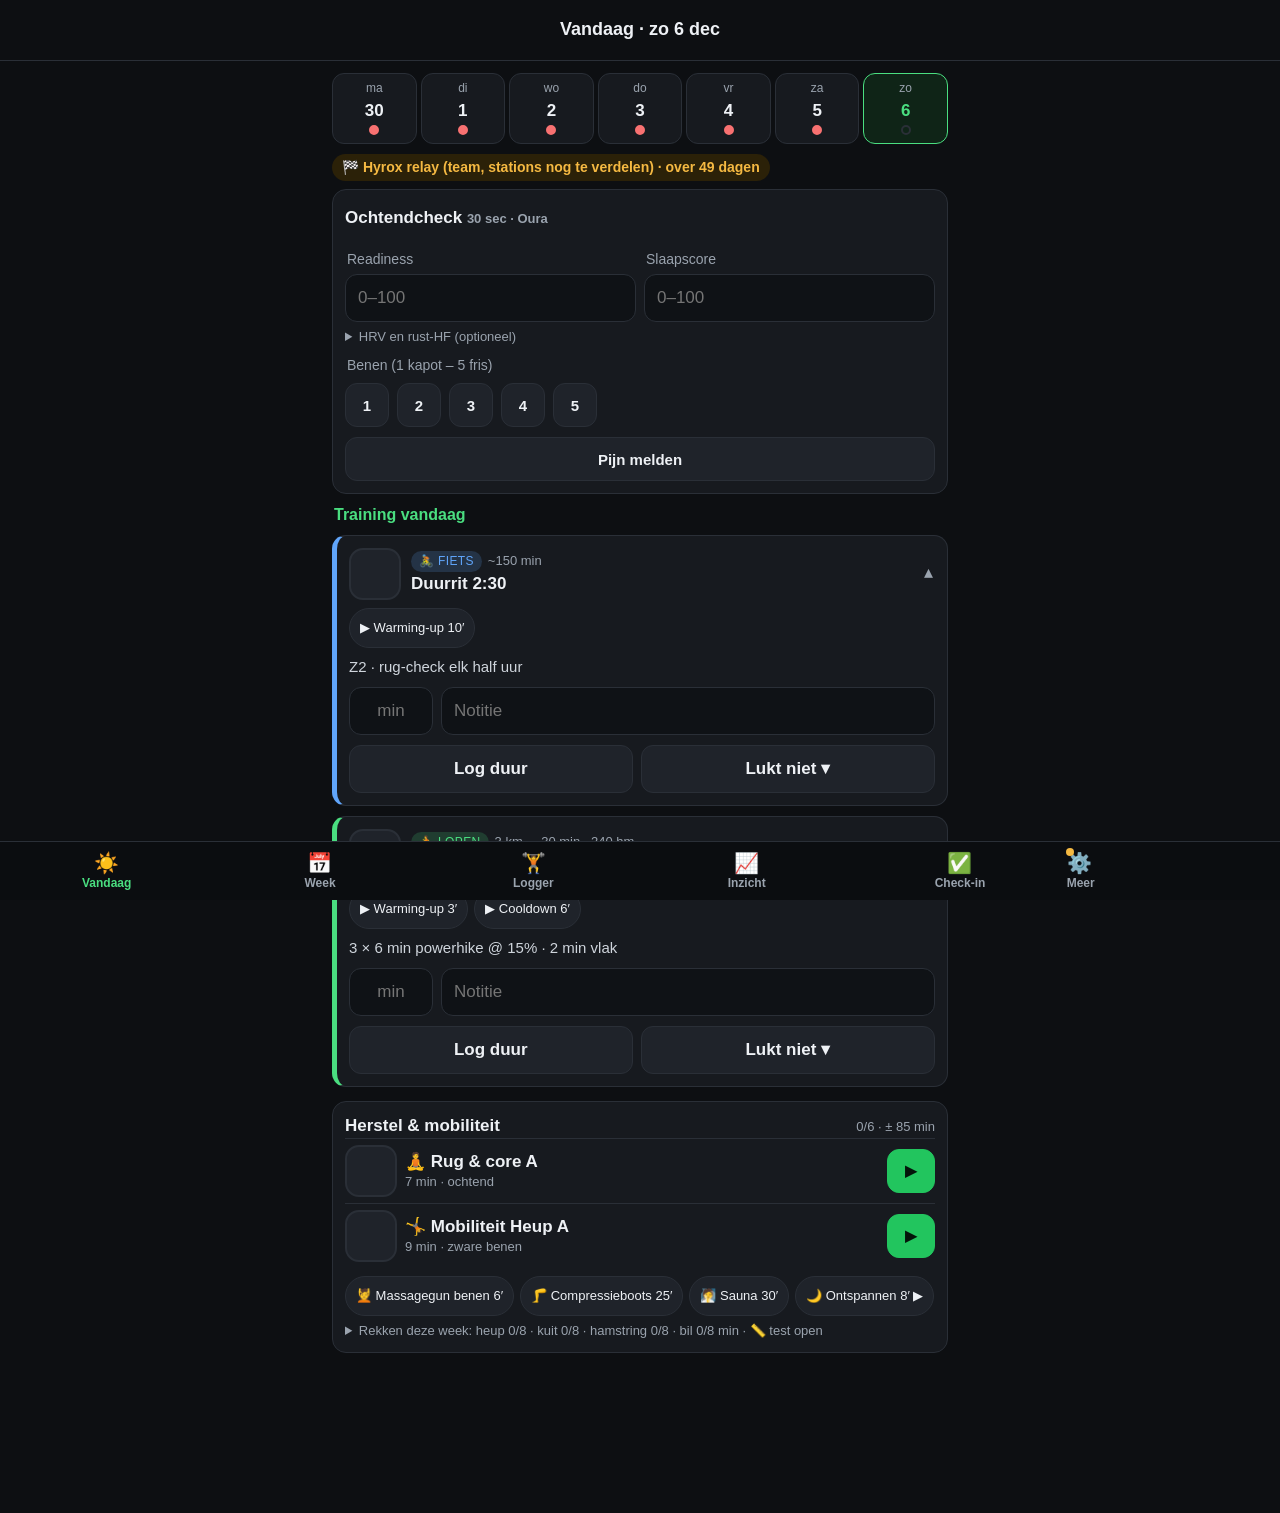
==== index.html @ 31b08634 "v3.3: kortere ochtendcheck, herstel als chips, back-upmelding als stip op Meer Co-Authored-By: Claud" ====
<!DOCTYPE html>
<html lang="nl">
<head>
<meta charset="utf-8">
<meta name="viewport" content="width=device-width, initial-scale=1, viewport-fit=cover">
<meta name="theme-color" content="#0d0f12">
<meta name="apple-mobile-web-app-capable" content="yes">
<meta name="mobile-web-app-capable" content="yes">
<meta name="apple-mobile-web-app-status-bar-style" content="black-translucent">
<meta name="apple-mobile-web-app-title" content="Coach">
<link rel="manifest" href="manifest.webmanifest">
<link rel="apple-touch-icon" href="apple-touch-icon.png">
<link rel="icon" type="image/png" href="icon-192.png">
<link rel="apple-touch-startup-image" media="(device-width: 393px) and (device-height: 852px) and (-webkit-device-pixel-ratio: 3)" href="splash-1179x2556.png">
<link rel="apple-touch-startup-image" media="(device-width: 430px) and (device-height: 932px) and (-webkit-device-pixel-ratio: 3)" href="splash-1290x2796.png">
<link rel="apple-touch-startup-image" media="(device-width: 390px) and (device-height: 844px) and (-webkit-device-pixel-ratio: 3)" href="splash-1170x2532.png">
<link rel="apple-touch-startup-image" media="(device-width: 375px) and (device-height: 812px) and (-webkit-device-pixel-ratio: 3)" href="splash-1125x2436.png">
<title>Coach</title>
<style>
:root{--bg:#0d0f12;--card:#171a1f;--card2:#1f232a;--line:#2a2f37;--tx:#eef1f5;--mut:#9aa3ae;--acc:#4ade80;--acc2:#22c55e;--warn:#f5b942;--bad:#f87171;--blue:#60a5fa;--str:#fc6a2c}
*{box-sizing:border-box;-webkit-tap-highlight-color:transparent}
html,body{margin:0;background:var(--bg);color:var(--tx);font:17px/1.4 -apple-system,BlinkMacSystemFont,"Segoe UI",Roboto,sans-serif}
body{padding:env(safe-area-inset-top) 0 calc(150px + env(safe-area-inset-bottom))}
#back{padding:0 10px;white-space:nowrap}
header{position:sticky;top:0;z-index:5;background:var(--bg);padding:8px 12px;border-bottom:1px solid var(--line)}
.hrow{display:flex;align-items:center;gap:8px}
.hrow h1{font-size:18px;margin:0;flex:1;text-align:center;min-width:0;overflow:hidden;text-overflow:ellipsis;white-space:nowrap}
main{padding:12px 12px 0;max-width:640px;margin:0 auto}
.card{background:var(--card);border:1px solid var(--line);border-radius:14px;padding:12px;margin-bottom:10px}
.day{margin-bottom:14px}
.day h2{font-size:16px;margin:4px 2px 8px;color:var(--mut);font-weight:600}
.day h2::first-letter{text-transform:uppercase}
.day.today h2{color:var(--acc)}
.sess.done{border-color:#1f5134;background:#132018}
.sess.skip{opacity:.55}
.st{display:flex;gap:10px;align-items:flex-start}
.st .tt{flex:1;min-width:0}
button.tt.tap{background:none;border:0;color:inherit;font:inherit;text-align:left;padding:0;cursor:pointer;min-height:44px}
.chev{color:var(--mut);font-size:18px;padding:12px 2px 0}
.tt b{display:block;font-size:17px}
.tag{display:inline-block;font-size:12px;padding:2px 8px;border-radius:99px;background:var(--card2);color:var(--mut);margin-right:6px;text-transform:uppercase;letter-spacing:.03em}
.det{white-space:pre-wrap;color:#cfd5dc;font-size:15px;margin:8px 0 0}
.mut{color:var(--mut);font-size:14px}
.small{font-size:13px;color:var(--mut)}
.btn{min-height:48px;min-width:48px;border-radius:12px;border:1px solid var(--line);background:var(--card2);color:var(--tx);font:inherit;font-weight:600;padding:0 14px;cursor:pointer}
.btn:active{transform:scale(.97)}
.btn.pri{background:var(--acc2);border-color:var(--acc2);color:#04140a}
.btn.warn{background:#3a2a0b;border-color:var(--warn);color:var(--warn)}
.btn.bad{background:#3a1414;border-color:var(--bad);color:var(--bad)}
.btn.sm{min-height:44px;padding:0 10px;font-size:15px}
.btn.link{background:none;border:0;color:var(--blue);padding:0 4px;min-height:44px}
.chk{width:52px;height:52px;border-radius:14px;border:2px solid var(--line);background:var(--card2);color:transparent;font-size:26px;font-weight:800;flex:none}
.chk.on{background:var(--acc2);border-color:var(--acc2);color:#04140a}
.chk.st2{border-color:var(--str);color:var(--str)}
.row{display:flex;gap:8px;align-items:center;flex-wrap:wrap;margin-top:10px}
.row>*{flex:1 1 auto;min-width:0}
.row.nw{flex-wrap:nowrap}
.row.nw input.num{flex:0 0 84px;width:84px}
input,select,textarea{font:inherit;color:var(--tx);background:#0f1216;border:1px solid var(--line);border-radius:12px;min-height:48px;padding:10px 12px;width:100%}
textarea{min-height:84px}
input.num{width:100px;flex:0 0 100px;text-align:center}
label.f{display:block;font-size:14px;color:var(--mut);margin:10px 2px 4px}
.banner{border-radius:12px;padding:10px 12px;margin-bottom:10px;font-size:15px}
.banner.concept{background:#2b2108;border:1px solid var(--warn);color:var(--warn)}
.banner.def{background:#0f2417;border:1px solid #1f5134;color:var(--acc)}
.banner.info{background:#0f1a2a;border:1px solid #23406a;color:#bcd6ff}
.banner.rood{background:#3a1414;border:1px solid var(--bad);color:#ffd0d0}
.banner.oranje{background:#2b2108;border:1px solid var(--warn);color:#ffe7b0}
.banner.groen{background:#0f2417;border:1px solid #1f5134;color:#c9f7d8}
.chips{display:flex;flex-wrap:wrap;gap:8px;margin-top:8px}
.chip{min-width:48px;min-height:48px;border-radius:12px;border:1px solid var(--line);background:var(--card2);color:var(--tx);font:inherit;font-weight:700;font-size:17px;padding:0 10px}
.chip.on{background:var(--blue);border-color:var(--blue);color:#06101f}
.chip.tgt{border-color:var(--acc)}
.avday{display:flex;align-items:center;gap:8px;border-top:1px solid var(--line);margin-top:6px;padding-top:6px}.avday b{width:78px;font-size:15px}
.avrow3{flex:1;display:grid;grid-template-columns:1fr 1fr 1fr;gap:6px}.avrow3 .chip{min-width:0;min-height:44px;font-size:14px;padding:0 4px}
.avrow{display:grid;grid-template-columns:repeat(6,1fr);gap:4px;margin-top:6px}
.avrow .chip{min-width:0;min-height:44px;font-size:13px;padding:0 2px}
.chips.sm .chip{min-width:44px;min-height:44px;font-size:15px}
.kg{display:flex;align-items:center;gap:8px;margin-top:10px}
.kg input{flex:1;text-align:center;font-size:30px;font-weight:800;font-variant-numeric:tabular-nums;min-height:60px}
.kg .btn{min-height:60px;min-width:60px;font-size:26px}
.chips.big .chip{min-width:58px;min-height:58px;font-size:22px}
.sets{display:flex;flex-wrap:wrap;gap:6px;margin-top:8px}
.set{background:#0f2417;border:1px solid #1f5134;border-radius:10px;padding:6px 8px;font-size:15px;display:flex;align-items:center;gap:6px}
.set button{background:none;border:0;color:var(--bad);font-size:20px;min-width:36px;min-height:36px}
.hint{font-size:14px;margin-top:6px}
.hint.sug{color:var(--acc)}
.strava{margin-top:8px;padding:8px 10px;border-radius:10px;background:#2a160c;border:1px solid #6b3415;font-size:15px}
.strava b{color:var(--str)}
nav.tabs{position:fixed;bottom:0;left:0;right:0;z-index:6;display:grid;grid-template-columns:repeat(6,1fr);background:#0b0d10;border-top:1px solid var(--line);padding-bottom:env(safe-area-inset-bottom)}
nav.tabs button{background:none;border:0;color:var(--mut);font:inherit;font-size:12px;font-weight:600;min-height:58px;padding:4px 0}
nav.tabs button span{display:block;font-size:20px;line-height:1.2}
nav.tabs button.on{color:var(--acc)}
a{color:var(--blue)}
#rp a.btn{text-decoration:none;color:var(--tx)}
#tabs button.dot{position:relative}#tabs button.dot::after{content:'';position:absolute;top:6px;right:22%;width:8px;height:8px;border-radius:50%;background:var(--warn)}
#rp{position:fixed;inset:0;z-index:30;background:var(--bg);display:none;flex-direction:column;padding:calc(14px + env(safe-area-inset-top)) 16px calc(16px + env(safe-area-inset-bottom))}
#rp.show{display:flex}
#rp .rpt{font-size:14px;color:var(--mut);display:flex;justify-content:space-between;align-items:center}
#rp .rpbar{height:6px;background:var(--line);border-radius:3px;margin:10px 0 18px;overflow:hidden}#rp .rpbar i{display:block;height:100%;background:var(--acc)}
#rp .rpn{font-size:26px;font-weight:700;line-height:1.2}
#rp .rps{font-size:17px;color:var(--acc);margin-top:4px;min-height:22px}
#rp .rpbig{font-size:84px;font-weight:800;text-align:center;margin:auto 0 6px;font-variant-numeric:tabular-nums;line-height:1}
#rp .rpbig.reps{font-size:44px}
#rp .rpph{text-align:center;font-size:16px;color:var(--mut);min-height:22px}
#rp .rpcue{font-size:16px;margin:12px 0;min-height:44px;color:var(--tx);overflow:auto;max-height:40vh}
#rp .rpnext{font-size:14px;color:var(--mut);margin-bottom:12px}
#rp .rpctl{display:grid;grid-template-columns:1fr 1fr 2fr;gap:8px}
#rp .rpctl .btn{min-height:56px;font-size:18px}
.rtrow{display:flex;align-items:center;gap:8px;padding:6px 0;border-top:1px solid var(--line)}
.rtrow:first-of-type{border-top:0}
.rtrow .nm{flex:1;min-width:0}
.rtrow .rtw{white-space:nowrap;overflow:hidden;text-overflow:ellipsis}
.rtrow .btn.sm{min-width:48px}
.rtchips{display:flex;flex-wrap:wrap;gap:6px;margin-top:8px}
.rtchip{border:1px solid var(--line);background:var(--card2);color:var(--tx);border-radius:999px;padding:0 10px;min-height:40px;font-size:13px;white-space:nowrap}
.rtchip.on{border-color:var(--acc);color:var(--acc)}
#timer{position:fixed;right:12px;bottom:calc(72px + env(safe-area-inset-bottom));z-index:7;display:none;align-items:center;gap:8px;flex-direction:row-reverse}
#timer.show{display:flex}
body.timeron{padding-bottom:calc(240px + env(safe-area-inset-bottom))}
#ring{width:84px;height:84px;border-radius:50%;background:#0b1a12;border:0;padding:0;position:relative;box-shadow:0 6px 20px rgba(0,0,0,.5)}
#ring svg{position:absolute;inset:0}
#ring .t{position:relative;font-size:21px;font-weight:800;font-variant-numeric:tabular-nums;color:var(--tx)}
#timer.end #ring{background:#3a2a0b}
#tctl{display:none;gap:6px;background:#0b0d10;border:1px solid var(--line);border-radius:14px;padding:6px}
#timer.ctl #tctl{display:flex}
#flash{position:fixed;inset:0;z-index:20;background:var(--acc2);display:none;align-items:center;justify-content:center;font-size:44px;font-weight:900;color:#04140a;pointer-events:none}
#flash.show{display:flex;animation:fl 1.6s ease-out forwards}
@keyframes fl{0%{opacity:1}70%{opacity:.9}100%{opacity:0}}
table{width:100%;border-collapse:collapse;font-size:15px}
td,th{padding:7px 4px;border-bottom:1px solid var(--line);text-align:left;vertical-align:top}
th{color:var(--mut);font-weight:600;font-size:13px}
td.r,th.r{text-align:right}
.calc{background:#0f1a2a;border:1px solid #23406a;border-radius:12px;padding:10px;margin-top:10px;font-size:15px}
.calc b{color:var(--blue)}
h3{margin:4px 0 6px;font-size:17px}
.toast{position:fixed;top:calc(12px + env(safe-area-inset-top));left:50%;transform:translateX(-50%);background:var(--acc2);color:#04140a;font-weight:700;padding:10px 16px;border-radius:12px;z-index:21;display:none;max-width:90vw;text-align:center}
.bar{height:10px;border-radius:6px;background:var(--card2);overflow:hidden;margin-top:4px}
.bar i{display:block;height:100%;background:var(--acc2)}
.kv{display:flex;justify-content:space-between;gap:8px;padding:6px 0;border-bottom:1px solid var(--line);font-size:15px}
.kv:last-child{border-bottom:0}
.kv span:last-child{font-variant-numeric:tabular-nums;text-align:right}
svg text{fill:var(--mut);font-size:10px}
.pill{display:inline-block;padding:2px 8px;border-radius:99px;font-size:12px;font-weight:700;margin-left:4px}
.pill.o{background:#2b2108;color:var(--warn)}
.pill.g{background:#0f2417;color:#4ade80}
.sess{border-left:5px solid var(--tc,var(--line))}
.tag.c{background:color-mix(in srgb, var(--tc) 18%, transparent);color:var(--tc)}
.strip{display:grid;grid-template-columns:repeat(7,1fr);gap:4px;margin-bottom:10px}
.strip button{background:var(--card);border:1px solid var(--line);border-radius:12px;color:var(--mut);font:inherit;font-size:12px;padding:6px 0 8px;min-height:62px;display:flex;flex-direction:column;align-items:center;gap:2px}
.strip button b{font-size:17px;color:var(--tx)}
.strip button.sel{border-color:var(--acc);background:#0f2417}
.strip button.td b{color:var(--acc)}
.dot{width:10px;height:10px;border-radius:50%;border:2px solid var(--line)}
.dot.ok{background:var(--acc2);border-color:var(--acc2)}.dot.part{background:var(--warn);border-color:var(--warn)}.dot.miss{background:var(--bad);border-color:var(--bad)}
.dot.alt{background:var(--blue);border-color:var(--blue)}.dot.rest{border-style:dashed}
.exrow{width:100%;text-align:left;display:flex;justify-content:space-between;align-items:center;gap:8px;background:var(--card);border:1px solid var(--line);border-radius:14px;color:var(--tx);font:inherit;min-height:56px;padding:8px 12px;margin-bottom:8px}
.exrow.done{border-color:#1f5134;background:#132018}
.exfocus{border:2px solid var(--acc)}
.info{background:#0f1a2a;border:1px solid #23406a;border-radius:10px;padding:8px 10px;font-size:14px;margin-top:6px;color:#cfe0ff}
.ib{background:none;border:1px solid #23406a;color:#9cc2ff;border-radius:50%;width:26px;height:26px;min-width:26px;font-size:13px;font-weight:700;margin-left:6px;padding:0}
.race{display:inline-block;background:#2b2108;color:var(--warn);border-radius:99px;padding:4px 10px;font-size:14px;font-weight:600;margin:0 6px 8px 0}
</style>
</head>
<body>
<header>
  <div class="hrow">
    <button class="btn sm" id="back" aria-label="Terug" style="display:none">← Terug</button>
    <button class="btn sm" id="prev" aria-label="Vorige">‹</button>
    <h1 id="htitle">Coach</h1>
    <button class="btn sm" id="next" aria-label="Volgende">›</button>
  </div>
</header>
<main id="view"><p class="mut">Laden…</p></main>
<div id="rp" role="dialog" aria-label="Routine"></div>
<div id="timer"><button id="ring" aria-label="Rusttimer"><svg viewBox="0 0 84 84"><circle cx="42" cy="42" r="37" fill="none" stroke="#1f2a24" stroke-width="6"/><circle id="rarc" cx="42" cy="42" r="37" fill="none" stroke="#22c55e" stroke-width="6" stroke-linecap="round" transform="rotate(-90 42 42)" stroke-dasharray="232.5" stroke-dashoffset="0"/></svg><span class="t" id="tval">0:00</span></button>
  <div id="tctl"><button class="btn sm" data-tadd="-15">−15</button><button class="btn sm" data-tadd="15">+15</button><button class="btn sm" id="tstop">Stop</button></div></div>
<div id="flash">RUST VOORBIJ</div>
<div class="toast" id="toast"></div>
<nav class="tabs" id="tabs">
  <button data-tab="vandaag"><span>☀️</span>Vandaag</button>
  <button data-tab="week"><span>📅</span>Week</button>
  <button data-tab="log"><span>🏋️</span>Logger</button>
  <button data-tab="inzicht"><span>📈</span>Inzicht</button>
  <button data-tab="check"><span>✅</span>Check-in</button>
  <button data-tab="meer"><span>⚙️</span>Meer</button>
</nav>
<script>
'use strict';
/* ==== VASTE AFSPRAKEN — zie ONDERHOUD.md. NOOIT WIJZIGEN: KEY, oefeningcodes, bestaande QSETS-versies. ==== */
const KEY = 'yorick-coach';
const APP_VERSION = '3.3.0';
const SCHEMA = 2;

/* Check-in vragen per versie. Een bestaande versie NOOIT aanpassen; voeg een nieuwe versie toe. */
const QSETS = {
  1: [
    {k:'cijfer', q:'Cijfer voor deze week', t:'scale', min:1, max:10},
    {k:'zwaarte', q:'Zwaarte van de week (gem. sessie-RPE)', t:'scale', min:1, max:10},
    {k:'herstel', q:'Slaap & herstel (1 slecht – 5 top)', t:'scale', min:1, max:5},
    {k:'oura', q:'Oura: gem. HRV / rust-HF (optioneel)', t:'text'},
    {k:'pijn', q:'Pijntjes: waar, 0–10, wanneer (leeg = geen)', t:'area'},
    {k:'besch', q:'Beschikbaarheid volgende week', t:'avail'},
    {k:'richting', q:'Volgende week', t:'pick', opts:['Tandje erbij','Zo laten','Terug']},
    {k:'opm', q:'Overig voor de coach', t:'area'}
  ],
  2: [
    {k:'cijfer', q:'Cijfer voor deze week', t:'scale', min:1, max:10},
    {k:'benen', q:'Benen aan het eind van de week (1 kapot – 5 fris)', t:'scale', min:1, max:5},
    {k:'pijn', q:'Pijntjes: waar, 0–10, wanneer (leeg = geen)', t:'area'},
    {k:'richting', q:'Volgende week', t:'pick', opts:['Tandje erbij','Zo laten','Terug']},
    {k:'opm', q:'Overig voor de coach', t:'area'}
  ]
};
const QV_CURRENT = 2;
const TYPE_LABEL = {run:'Lopen',bike:'Fiets',swim:'Zwem',strength:'Kracht',plyo:'Plyo',hyrox:'Hyrox',mobility:'Mobiliteit',rest:'Rust',race:'Wedstrijd'};
const DAYS = ['ma','di','wo','do','vr','za','zo'];
const SLOTS = ['Niet','1×','2×','Alleen ochtend','Alleen avond','Lang'];
const SKIPS = ['Ziek','Agenda','Vermoeid','Pijn','Weer','Anders'];
const TYPE_ICON = {run:'🏃',bike:'🚴',swim:'🏊',strength:'🏋️',plyo:'⚡',hyrox:'🔥',mobility:'🧘',rest:'😴',race:'🏁'};
const TYPE_COLOR = {run:'#4ade80',bike:'#60a5fa',swim:'#22d3ee',strength:'#a78bfa',plyo:'#f472b6',hyrox:'#fb923c',mobility:'#2dd4bf',rest:'#6b7280',race:'#f5b942'};
const PAIN_LOCS = ['Kuit L','Kuit R','Scheen L','Scheen R','Achilles/hiel L','Achilles/hiel R','Knie L','Knie R','Heup/lies','Onderrug','Voet','Schouder','Anders'];
const INFO = {
  rpe:'Sessie-RPE (schaal 0–10), ± 30 min na afloop: hoe zwaar was de héle training? 1–2 heel licht · 3–4 rustig, praten gaat · 5–6 stevig · 7–8 zwaar · 9 bijna maximaal · 10 maximaal. RPE × minuten = belasting.',
  rir:'RIR = reps in reserve: hoeveel nette herhalingen had je nog gekund? 0 = falen · 1 = nog één · 2 = nog twee · 3–4 = ruim over. Doel staat bij de oefening; eerlijk inschatten is belangrijker dan zwaar.'
};
/* Standaard-alternatieven per sessietype. Het plan kan per sessie eigen 'alts' meegeven. */
function altOptions(s){
  if(Array.isArray(s.alts) && s.alts.length) return s.alts;
  const long = (s.km||0) >= 18;
  return ({
    run: long ? ['Ingekort: 60–70% van de afstand, zelfde rustige tempo','KICKR 2 u Z2 (60–70% FTP) i.p.v. lopen','Easy 45–60 min, HF ≤ 145']
              : ['Ingekort: helft van de hoofdset, zelfde tempo','Easy 30–40 min, HF ≤ 145','KICKR 45–60 min Z2 i.p.v. lopen'],
    bike: ['Ingekort: 45 min Z2','Easy run 30–40 min, HF ≤ 145','Zwemmen 1500 m rustig'],
    swim: ['KICKR 45 min Z2','Mobiliteit 20 min'],
    strength: ['Mini: eerste 3 oefeningen, 2 werksets, zelfde gewicht','Thuis 25 min: push-ups, split squats, elastiek-rows, calf raises, 3 rondes'],
    plyo: ['Alleen pogo’s 2×15 + 3 box jumps','Overslaan, alleen warming-up + loopscholing'],
    hyrox: ['Engine op KICKR: 6 × 3 min hard / 2 min rustig','Mini: 2 rondes i.p.v. 4','Upper B + core i.p.v. Hyrox'],
    mobility: ['Kort: 5 min couch stretch + 90/90'],
    race: []
  })[s.t] || [];
}
const MAIN_LIFTS = ['SQ','RDL','BSS','HT','BP','OHP','PU','LP'];
const SPORTMAP = {run:['Run','TrailRun','VirtualRun'], race:['Run','TrailRun','VirtualRun'], bike:['Ride','VirtualRide','GravelRide','MountainBikeRide'],
  swim:['Swim'], strength:['WeightTraining'], hyrox:['Workout','HighIntensityIntervalTraining','Crossfit','WeightTraining'], mobility:['WeightTraining','Yoga']};
const RUNS = ['Run','TrailRun','VirtualRun'];

/* ---------- opslag ---------- */
function blank(){ return {schema:SCHEMA, done:{}, moves:{}, swaps:{}, extra:{}, exskip:{}, custom:{}, body:[], rt:{}, mob:[], sets:[], cardio:[], checkins:{}, avail:{}, daily:{},
  settings:{ftp:null,lthr:null,tpace:null,sheetUrl:'',lastBackup:null,seenPlan:null}, queue:[]}; }
function migrate(o){
  const b = blank();
  if(!o || typeof o !== 'object') return b;
  for(const k of Object.keys(b)) if(o[k] === undefined || o[k] === null) o[k] = b[k];
  if(typeof o.settings!=='object') o.settings = b.settings;
  for(const k of Object.keys(b.settings)) if(o.settings[k] === undefined) o.settings[k] = b.settings[k];
  for(const k of ['sets','cardio','queue','body','mob']) if(!Array.isArray(o[k])) o[k] = [];
  o.schema = Math.max(o.schema||1, SCHEMA);
  return o; // onbekende velden blijven bewaard
}
function load(){ try { return migrate(JSON.parse(localStorage.getItem(KEY))); } catch(e){ return blank(); } }
let S = load();
function save(){ try { localStorage.setItem(KEY, JSON.stringify(S)); } catch(e){ toast('Opslaan mislukt: '+e.message); } }
function enqueue(kind, id, date, data){
  S.queue = S.queue.filter(q => !(q.kind===kind && q.id===id));
  S.queue.push({kind, id, date, data, ts:Date.now()});
  save(); scheduleSync();
}

/* ---------- data ---------- */
let PLAN = null, STRAVA = {activities:[]};
async function loadData(){
  try { const r = await fetch('plan.json', {cache:'no-cache'}); PLAN = await r.json(); } catch(e){ PLAN = null; }
  try { const r = await fetch('strava.json', {cache:'no-cache'}); if(r.ok) STRAVA = await r.json(); } catch(e){}
}
const EXN = c => (PLAN && PLAN.exercises[c]) || (S.custom||{})[c] || {n:c, inc:2.5};
const GROUPS = ['borst','rug','schouders','biceps','triceps','quads','hamstrings','bilspieren','adductoren','kuiten','scheen','core','plyo','hyrox','overig'];
/* Oefeningen van een sessie = plan + zelf toegevoegd. Wissels via S.swaps; overgeslagen via S.exskip. */
function sessEx(s){ return (s.ex||[]).concat((S.extra[s.id]||[])); }
function allExercises(){ const all = Object.assign({}, (PLAN&&PLAN.exercises)||{}, S.custom||{}); return Object.keys(all).map(c => ({c, x:all[c]})).sort((a,b)=> a.x.n.localeCompare(b.x.n)); }
function defaultsFor(code){ const u = unitOf(code); return u==='kg' ? {s:3,lo:8,hi:12,rir:2,rest:90} : u==='s' ? {s:3,lo:30,hi:45,rir:0,rest:45} : u==='m' ? {s:3,lo:20,hi:40,rir:0,rest:60} : {s:3,lo:8,hi:12,rir:0,rest:60}; }
const unitOf = c => EXN(c).u || 'kg';
const setting = k => S.settings[k] ?? (PLAN && PLAN.athlete[k]);
const work = x => !x.del && !x.wu; // werksets: niet verwijderd, geen opwarmset
const num = v => { if(v===null || v===undefined) return null; const s = String(v).trim().replace(',', '.'); if(s==='') return null; const n = Number(s); return isNaN(n) ? null : n; };

/* ---------- datum ---------- */
const pad = n => String(n).padStart(2,'0');
function iso(d){ return d.getFullYear()+'-'+pad(d.getMonth()+1)+'-'+pad(d.getDate()); }
function today(){ return iso(new Date()); }
function parseD(s){ const [y,m,d] = s.split('-').map(Number); return new Date(y, m-1, d, 12); }
function addDays(s, n){ const d = parseD(s); d.setDate(d.getDate()+n); return iso(d); }
function weekIdOf(s){ const d = parseD(s); const t = new Date(Date.UTC(d.getFullYear(), d.getMonth(), d.getDate()));
  const dn = (t.getUTCDay()+6)%7; t.setUTCDate(t.getUTCDate()-dn+3); const fy = t.getUTCFullYear();
  const f = new Date(Date.UTC(fy,0,4)); const w = 1 + Math.round(((t - f)/864e5 - 3 + ((f.getUTCDay()+6)%7))/7);
  return fy+'-W'+pad(w); }
function mondayOf(s){ const d = parseD(s); const dn = (d.getDay()+6)%7; return addDays(s, -dn); }
const MND = ['jan','feb','mrt','apr','mei','jun','jul','aug','sep','okt','nov','dec'];
function fmtDay(s){ const d = parseD(s); return DAYS[(d.getDay()+6)%7]+' '+d.getDate()+' '+MND[d.getMonth()]; }
function fmtPace(sec){ sec = Math.round(sec); return Math.floor(sec/60)+':'+String(sec%60).padStart(2,'0'); }
function fmtSec(t){ t = Math.round(t); const h = Math.floor(t/3600), m = Math.floor(t%3600/60), s = t%60; return h ? h+':'+pad(m)+':'+pad(s) : m+':'+pad(s); }
const fmtN = (n, d=1) => (Math.round(n*Math.pow(10,d))/Math.pow(10,d)).toString().replace('.', ',');
const fmtH = sec => fmtN(sec/3600)+' u';
const fmtKg = k => fmtN(k, 2);
/* tijdvelden: alleen cijfers typen (numeriek toetsenbord heeft geen ':'), de app zet de dubbele punten zelf. 5230 → 52:30, 14512 → 1:45:12 */
function tmFormat(v){ const d = String(v).replace(/\D/g, '').replace(/^0+(?=\d{3})/, '').slice(0, 6); if(d.length <= 2) return d; if(d.length <= 4) return d.slice(0,-2)+':'+d.slice(-2); return d.slice(0,-4)+':'+d.slice(-4,-2)+':'+d.slice(-2); }
/* mode h: losse 1–2 cijfers = minuten (duur); mode s: = seconden (holds, tempo) */
function tmParse(v, mode){ const t = String(v||'').trim(); if(!t) return NaN; if(!t.includes(':')){ const n = Number(t.replace(',', '.')); return isNaN(n) ? NaN : (mode==='s' ? n : n*60); } return parseTime(t); }
function tmHint(sec){ if(isNaN(sec)) return 'Typ alleen cijfers'; const h = Math.floor(sec/3600), m = Math.floor(sec%3600/60), x = Math.round(sec%60); return '= '+[h?h+' u':'', m?m+' min':'', x?x+' s':''].filter(Boolean).join(' '); }
function parseTime(str){ if(!str) return NaN; const p = String(str).trim().replace(',', '.').split(':').map(Number); if(p.some(isNaN)) return NaN;
  return p.length===3 ? p[0]*3600+p[1]*60+p[2] : p.length===2 ? p[0]*60+p[1] : p[0]*60; }

/* ---------- plan-hulpfuncties ---------- */
function weekByStart(start){ return PLAN && PLAN.weeks.find(w => w.start === start); }
function sessById(sid){ if(!PLAN) return null; for(const w of PLAN.weeks) for(const d of w.days) for(const s of d.s) if(s.id===sid) return {w, d, s, date:S.moves[sid]||d.date}; return null; }
function weekItems(w){ const out = []; if(!w) return out;
  for(const d of w.days) for(const s of d.s) out.push({s, orig:d.date, date:S.moves[s.id]||d.date});
  return out.sort((a,b)=> a.date.localeCompare(b.date) || a.s.id.localeCompare(b.s.id)); }
const isSkipped = sid => !!(S.done[sid]||{}).skip;

/* ---------- Strava-koppeling ---------- */
function actsIn(a, b){ return (STRAVA.activities||[]).filter(x => x.date>=a && x.date<=b); }
const KW = ['push','pull','upper','lower','leg','benen','chest','borst','rug','back','hyrox','hrx','interval','drempel','tempo','lange','long','easy','recovery','trail','zwem','swim'];
function matchScore(s, a){
  if(!SPORTMAP[s.t] || !SPORTMAP[s.t].includes(a.sport)) return -1;
  if(a.kind==='mobility' && s.t!=='mobility') return -1;
  let sc = 1; const tn = s.title.toLowerCase(), an = (a.name||'').toLowerCase();
  if(s.t==='hyrox' && a.kind==='hyrox') sc += 3; if(s.t==='strength' && a.kind==='hyrox') sc -= 2;
  if(s.t==='hyrox' && a.sport!=='WeightTraining') sc += 1;
  for(const k of KW) if(tn.includes(k) && an.includes(k)) sc += 2;
  if(s.km && a.km) sc += Math.max(0, 2 - Math.abs(a.km - s.km)/Math.max(3, s.km*0.25));
  return sc;
}
function matchWeek(w){
  const res = {by:{}, extra:[]}; if(!w) return res;
  const acts = actsIn(w.start, addDays(w.start,6)); const used = new Set();
  const items = weekItems(w).filter(i => SPORTMAP[i.s.t] && !isSkipped(i.s.id));
  const pairs = [];
  for(const it of items) for(const a of acts) if(a.date===it.date){ const sc = matchScore(it.s, a); if(sc > 0) pairs.push({it, a, sc}); }
  pairs.sort((x,y)=> y.sc - x.sc);
  for(const p of pairs) if(!used.has(p.a.id) && !res.by[p.it.s.id]){ used.add(p.a.id); res.by[p.it.s.id] = p.a; }
  res.extra = acts.filter(x => !used.has(x.id)).sort((a,b)=> a.date.localeCompare(b.date));
  return res;
}
/* Intensiteit per run (grof: gemiddelde HF per sessie, of tempo als HF ontbreekt). */
const EASY_RX = /easy|rustig|recovery|herstel|lange duur|shake|loslopen|z2/i;
function easyHr(){ return Number(S.settings.easyHr) || 145; }
function runClass(a){ if(!RUNS.includes(a.sport) || !a.sec) return null; const tp = Number(setting('tpace'))||263;
  if(a.hr) return a.hr <= easyHr() ? 'rustig' : a.hr >= 160 ? 'hard' : 'matig';
  if(!a.km) return null; const p = a.sec/a.km; return p >= tp*1.17 ? 'rustig' : p <= tp*1.05 ? 'hard' : 'matig'; }
function easyFlag(s, a){ if(!a || !['run'].includes(s.t) || !EASY_RX.test(s.title)) return null;
  if(a.hr && a.hr > easyHr()) return 'Te hard voor een rustige run: gem. HF '+Math.round(a.hr)+' (> '+easyHr()+')';
  if(!a.hr && a.km && a.sec && a.sec/a.km < (Number(setting('tpace'))||263)*1.13) return 'Mogelijk te snel voor rustig: '+fmtSec(a.sec/a.km)+'/km';
  return null; }
function lapClass(l, tp){ const p = l.sec/(l.m/1000); if(p <= tp*1.03) return 'hard'; if(p <= tp*1.12) return 'matig'; return (l.hr && l.hr > easyHr()) ? 'matig' : 'rustig'; }
function intensitySplit(acts){ const t = {rustig:0, matig:0, hard:0}; const tp = Number(setting('tpace'))||263;
  for(const a of acts){ if(!RUNS.includes(a.sport)) continue;
    if(a.laps && a.laps.length > 2){ for(const l of a.laps) if(l.m > 50) t[lapClass(l, tp)] += l.sec; }
    else { const c = runClass(a); if(c) t[c] += a.sec; } }
  const tot = t.rustig+t.matig+t.hard; return {t, tot}; }
/* B8: intervalbeoordeling op basis van ronden en doeltempo uit het plan (tgt.pace = [snelst, langzaamst] in s/km). */
function intervalEval(s, a){ if(!s.tgt || !s.tgt.pace || !a || !a.laps) return null; const [lo, hi] = s.tgt.pace;
  const reps = a.laps.filter(l => l.m >= 150 && l.sec/(l.m/1000) <= hi*1.06); if(!reps.length) return null;
  const pc = reps.map(l => l.sec/(l.m/1000)); const fast = [], slow = []; let ok = 0;
  pc.forEach((v,i) => { if(v < lo-3) fast.push(i+1); else if(v > hi+3) slow.push(i+1); else ok++; });
  const drift = pc.length>1 ? pc[pc.length-1]-pc[0] : 0;
  let txt = reps.length+' werkronden · '+ok+' binnen '+fmtSec(lo)+'–'+fmtSec(hi);
  if(fast.length) txt += ' · te snel: rep '+fast.join(', ')+' ('+fast.map(i=>fmtSec(pc[i-1])).join(', ')+')';
  if(slow.length) txt += ' · te langzaam: rep '+slow.join(', ');
  if(Math.abs(drift) >= 5) txt += ' · '+(drift>0?'verval':'versnelling')+' '+Math.round(Math.abs(drift))+' s/km van eerste naar laatste';
  return {txt, good: !fast.length && !slow.length}; }
function actLine(a){
  const p = [];
  if(a.km) p.push(fmtN(a.km,2)+' km'); if(a.sec) p.push(fmtSec(a.sec));
  if(a.km && a.sec && RUNS.includes(a.sport)) p.push(fmtSec(a.sec/a.km)+'/km');
  if(a.km && a.sec && a.sport.includes('Ride')) p.push(fmtN(a.km/(a.sec/3600))+' km/u');
  if(a.hr) p.push('HF '+Math.round(a.hr)); if(a.w) p.push(a.w+' W'); if(a.hm) p.push(a.hm+' hm');
  return p.join(' · ');
}
function lapsTable(a){
  if(!a.laps) return '';
  return '<table style="margin-top:6px"><tr><th>#</th><th class="r">m</th><th class="r">tijd</th><th class="r">tempo</th><th class="r">HF</th></tr>'+a.laps.map((l,i)=>
    '<tr><td>'+(i+1)+'</td><td class="r">'+l.m+'</td><td class="r">'+fmtSec(l.sec)+'</td><td class="r">'+(l.m?fmtSec(l.sec/(l.m/1000)):'')+'</td><td class="r">'+(l.hr||'')+'</td></tr>').join('')+'</table>';
}

/* ---------- UI-status ---------- */
const ui = {stack:[], dailyEdit:{}, painOpen:false, wu:{}, tab:'vandaag', week:mondayOf(today()), day:null, sid:null, prefill:null, chkWeek:null, restoreArmed:false, open:{}, menu:{}, laps:{}, swap:{}, rir:{}, sw:{}, exFocus:{}, info:{}};
const $ = id => document.getElementById(id);
const esc = s => String(s ?? '').replace(/[&<>"']/g, c => ({'&':'&amp;','<':'&lt;','>':'&gt;','"':'&quot;',"'":'&#39;'}[c]));
function toast(msg){ const t = $('toast'); t.textContent = msg; t.style.display = 'block'; clearTimeout(toast.h); toast.h = setTimeout(()=> t.style.display='none', 1800); }

/* ---------- rusttimer, flits, scherm aan ---------- */
let tEnd = 0, tInt = null, actx = null, wake = null;
function beep(){ try { actx = actx || new (window.AudioContext||window.webkitAudioContext)(); const o = actx.createOscillator(), g = actx.createGain();
  o.frequency.value = 880; o.connect(g); g.connect(actx.destination); g.gain.value = .25; o.start(); o.stop(actx.currentTime + .4); } catch(e){} }
function unlockAudio(){ try { actx = actx || new (window.AudioContext||window.webkitAudioContext)(); if(actx.state==='suspended') actx.resume(); } catch(e){} }
let tDur = 0;
function startTimer(sec){ if(!sec) return; document.body.classList.add('timeron'); tDur = sec; sessionStorage.setItem('tDur', sec); tEnd = Date.now() + sec*1000; sessionStorage.setItem('tEnd', tEnd); $('timer').classList.add('show'); $('timer').classList.remove('end'); tick(); startTicker(); }
function startTicker(){ clearInterval(tInt); tInt = setInterval(tick, 250); }
function tick(){
  if(tEnd){ const left = Math.ceil((tEnd - Date.now())/1000);
    if(left <= 0){ $('tval').textContent = 'Go!'; if(!$('timer').classList.contains('end')){ $('timer').classList.add('end'); beep(); if(navigator.vibrate) navigator.vibrate([200,100,200]);
      const f = $('flash'); f.classList.remove('show'); void f.offsetWidth; f.classList.add('show'); setTimeout(()=> f.classList.remove('show'), 1700); }
      if(left <= -10) stopTimer(); }
    else $('tval').textContent = fmtSec(left);
    const dur = tDur || Number(sessionStorage.getItem('tDur')) || 90; $('rarc').setAttribute('stroke-dashoffset', String(232.5*(1-Math.max(0,left)/dur))); }
  document.querySelectorAll('[data-swlive]').forEach(el => { const t0 = ui.sw[el.dataset.swlive]; if(t0) el.textContent = '■ Stop · '+fmtSec((Date.now()-t0)/1000); });
}
function stopTimer(){ document.body.classList.remove('timeron'); tEnd = 0; sessionStorage.removeItem('tEnd'); $('timer').classList.remove('show','end'); }
async function keepAwake(on){ try { if(on && 'wakeLock' in navigator && !wake){ wake = await navigator.wakeLock.request('screen'); wake.addEventListener('release', ()=> wake = null); }
  else if(!on && wake){ await wake.release(); wake = null; } } catch(e){} }
document.addEventListener('visibilitychange', ()=> { if(document.visibilityState==='visible' && ui.tab==='log') keepAwake(true); });

/* ---------- zones (berekend) ---------- */
function hrZone(hr){ const l = Number(setting('lthr')); if(!hr || !l) return null; const p = hr/l*100;
  const z = p<85?'Z1 herstel':p<90?'Z2 aeroob':p<95?'Z3 tempo':p<100?'Z4 sub-drempel':p<=102?'Z5a drempel':p<=106?'Z5b VO2':'Z5c anaeroob';
  return z+' ('+Math.round(p)+'% LTHR)'; }
function paceZone(sec){ const t = Number(setting('tpace')); if(!sec || !t) return null; const r = sec/t;
  return r>1.29?'Z1 herstel':r>1.13?'Z2 aeroob':r>1.05?'Z3 tempo':r>1.00?'Z4 sub-drempel':r>=0.97?'Z5a drempel':r>=0.90?'Z5b VO2':'Z5c snelheid'; }
function powZone(w){ const f = Number(setting('ftp')); if(!w || !f) return null; const p = w/f*100;
  const z = p<=55?'Z1 herstel':p<=75?'Z2 duur':p<=90?'Z3 tempo':p<=105?'Z4 drempel':p<=120?'Z5 VO2':p<=150?'Z6 anaeroob':'Z7';
  return z+' ('+Math.round(p)+'% FTP)'; }
function calcCardio(c){
  const out = []; const sec = c.sec, km = c.km; const sp = c.sport==='trail' ? 'run' : c.sport;
  if(sec && km){ if(sp==='bike') out.push('Snelheid <b>'+fmtN(km/(sec/3600))+' km/u</b>');
    else if(sp==='swim') out.push('Tempo <b>'+fmtSec(sec/(km*10))+' /100 m</b>');
    else { const p = sec/km; out.push('Tempo <b>'+fmtSec(p)+' /km</b>'); const pz = paceZone(p); if(pz) out.push('Tempozone '+pz+' <span class="small">(vlak)</span>'); } }
  const hz = hrZone(c.hr); if(hz) out.push('HF-zone '+hz);
  const pw = powZone(c.w); if(pw && sp==='bike') out.push('Vermogen '+pw);
  if(c.rpe && sec) out.push('Belasting (RPE × min) <b>'+Math.round(c.rpe*sec/60)+'</b>');
  return out;
}

/* ---------- ochtendcheck (Oura) ---------- */
const dailyOf = d => S.daily[d] || {};
function baseline(d, k){ const v = []; for(let i=1;i<=60;i++){ const y = dailyOf(addDays(d,-i)); if(y[k]!=null) v.push(y[k]); }
  if(v.length < 21) return null; const m = v.reduce((a,b)=>a+b,0)/v.length; const sd = Math.sqrt(v.reduce((a,b)=>a+(b-m)*(b-m),0)/(v.length-1)); return {m, sd:Math.max(sd, 3), n:v.length}; }
function advice(d){
  const x = dailyOf(d); if(x.rd==null && x.sl==null && x.legs==null && x.pain==null) return null;
  const prev = []; for(let i=1;i<=7;i++){ const y = dailyOf(addDays(d,-i)); if(y.rd!=null) prev.push(y.rd); }
  const av = prev.length ? prev.reduce((a,b)=>a+b,0)/prev.length : null; const why = [];
  let lvl = 'groen'; const up = l => { if(l==='rood' || (l==='oranje' && lvl==='groen')) lvl = l; };
  const bR = baseline(d,'rd'), bS = baseline(d,'sl'); let basis = 'vaste grenzen (60/70) tot er 21 ochtendchecks zijn';
  if(x.pain!=null && x.pain>=4){ up('rood'); why.push('pijn '+x.pain+'/10'+(x.pains?' ('+Object.entries(x.pains).filter(([,v])=>v>=4).map(([k])=>k).join(', ')+')':'')); }
  if(x.rd!=null){ if(bR){ basis = 'jouw baseline: readiness '+Math.round(bR.m)+' ± '+Math.round(bR.sd)+' ('+bR.n+' dagen)';
      if(x.rd < bR.m-2*bR.sd || x.rd<55){ up('rood'); why.push('readiness '+x.rd+' (ver onder jouw normaal)'); } else if(x.rd < bR.m-bR.sd){ up('oranje'); why.push('readiness '+x.rd+' (onder jouw normaal)'); } }
    else if(x.rd<60){ up('rood'); why.push('readiness '+x.rd); } else if(x.rd<70){ up('oranje'); why.push('readiness '+x.rd); } }
  if(x.sl!=null){ if(bS ? x.sl < bS.m-1.5*bS.sd : x.sl<60){ up('oranje'); why.push('slaap '+x.sl); } }
  if(x.legs!=null && x.legs<=2){ up('oranje'); why.push('benen '+x.legs+'/5'); }
  if(av!=null && x.rd!=null && x.rd <= av-10){ up('oranje'); why.push('readiness '+Math.round(av-x.rd)+' onder je 7-daags gemiddelde'); }
  const txt = {groen:'Plan uitvoeren zoals geschreven.',
    oranje:'Plan uitvoeren, maar kwaliteit op de onderkant van de tempo’s en RPE max. 1 lager. Voelt de warming-up zwaar: kwaliteit vervangen door easy.',
    rood:'Kwaliteit vandaag schrappen: 30–45 min easy (fiets/zwem) of rust. Bij pijn ≥ 4: niet belasten op die plek en melden in de notitie.'}[lvl];
  return {lvl, txt, why, basis};
}

/* ---------- dubbele progressie met RIR ---------- */
function prevGroup(code, sid, date){
  const xs = S.sets.filter(x => x.code===code && x.sid!==sid && x.date<=date && work(x));
  if(!xs.length) return null;
  const last = xs.reduce((a,b)=> a.date>b.date || (a.date===b.date && a.ts>b.ts) ? a : b);
  return S.sets.filter(x => x.code===code && x.sid===last.sid && work(x)).sort((a,b)=>a.ts-b.ts);
}
function suggest(e, code, prev){
  const u = unitOf(code), inc = EXN(code).inc, tgt = e.rir ?? 2;
  if(!prev) return {kg:null, txt: u==='kg' && !EXN(code).time ? 'Eerste keer: kies een gewicht waarmee je '+e.lo+'–'+e.hi+' haalt bij RIR '+tgt+'.' : 'Doel: '+e.lo+(e.hi!==e.lo?'–'+e.hi:'')+' '+(u==='kg'?'reps':u)+'.'};
  if(EXN(code).time){ const t = prev.filter(x=>x.sec).map(x=>x.sec); return {kg: Math.max(...prev.map(x=>Number(x.kg)||0)) || null, txt: t.length ? 'Vorige keer '+t.map(fmtSec).join(', ')+'. Doel: gelijk of sneller bij zelfde RPE.' : 'Doel: '+e.lo+' '+u+'.'}; }
  const kg = Math.max(...prev.map(x=>Number(x.kg)||0));
  const top = prev.filter(x => (Number(x.kg)||0)===kg); const rir = x => x.rir ?? tgt;
  const minR = Math.min(...top.map(x=>x.reps)); const minRir = Math.min(...top.map(rir)), maxRir = Math.max(...top.map(rir));
  if(u!=='kg') return {kg: kg||null, txt:'Vorige keer '+top.map(x=>x.reps).join(', ')+' '+u+(kg?' @ '+fmtKg(kg)+' kg':'')+'. Doel: gelijk of +1.'};
  if(!inc) return {kg: kg||null, txt:'Vorige keer '+top.map(x=>x.reps).join(', ')+'. Doel +1 rep per set.'};
  const allHi = top.length >= e.s && top.every(x => x.reps >= e.hi);
  if(allHi && minRir >= tgt) return {kg: +(kg+inc).toFixed(2), txt:'Alle sets op '+e.hi+' bij RIR ≥ '+tgt+' → <b>'+fmtKg(kg+inc)+' kg</b> × '+e.lo+'–'+e.hi};
  if(minR >= e.lo && top.every(x => rir(x) >= tgt+2)) return {kg: +(kg+inc).toFixed(2), txt:'Te licht (RIR '+maxRir+') → <b>'+fmtKg(kg+inc)+' kg</b>'};
  if(allHi && minRir < tgt) return {kg, txt:'Reps gehaald maar zwaarder dan bedoeld (RIR '+minRir+'). Blijf op <b>'+fmtKg(kg)+' kg</b> tot het op RIR '+tgt+' lukt.'};
  if(minR < e.lo && minRir <= 0) return {kg: Math.max(0, +(kg-inc).toFixed(2)), txt:'Onder het bereik op falen → <b>'+fmtKg(Math.max(0,kg-inc))+' kg</b>'};
  return {kg: kg||null, txt:'Zelfde gewicht <b>'+fmtKg(kg)+' kg</b>, mik op '+Math.min(e.hi, minR+1)+'+ reps bij RIR '+tgt};
}

/* ---------- weekcijfers ---------- */
function altKm(s, alt){ const km = s.km||0; if(!alt) return km; if(/helft/i.test(alt)) return km*0.5; if(/^Ingekort/i.test(alt)) return km*0.65;
  const mm = alt.match(/Easy (\d+)–(\d+) min/i); if(mm) return Math.round((+mm[1] + +mm[2])/2/6); return /KICKR|fiets|zwem|Upper|Mobiliteit/i.test(alt) ? 0 : km; }
function manualUnlinked(a, b, m){ return S.cardio.filter(c => !c.del && c.date>=a && c.date<=b && !(c.sid && m.by[c.sid])); }
function weekStats(w){
  const a = w.start, b = addDays(w.start,6), m = matchWeek(w), items = weekItems(w);
  const st = {runPlan:0, runDone:0, vertPlan:w.vert||0, vertDone:0, minPlan:0, secDone:0, sessPlan:0, sessDone:0, load:0, groups:{}, rd:[], sl:[]};
  st.easyFlags = []; st.intv = [];
  for(const it of items){ const s = it.s; if(['rest','mobility'].includes(s.t)) continue; const dn = S.done[s.id]||{};
    if(dn.skip){ st.skipped = (st.skipped||0)+1; continue; }
    st.sessPlan++; if(dn.d || m.by[s.id]) st.sessDone++;
    if(['run','race'].includes(s.t)) st.runPlan += altKm(s, dn.alt);
    st.minPlan += s.min||0;
    const ef = easyFlag(s, m.by[s.id]); if(ef) st.easyFlags.push({date:it.date, s, txt:ef});
    const iv = intervalEval(s, m.by[s.id]); if(iv) st.intv.push({date:it.date, s, iv});
    const d = S.done[s.id]||{}; const mins = num(d.min) || (m.by[s.id] ? m.by[s.id].sec/60 : 0); if(d.rpe && mins) st.load += d.rpe*mins; }
  for(const x of actsIn(a,b)){ st.secDone += x.sec||0; if(RUNS.includes(x.sport)){ st.runDone += x.km||0; st.vertDone += x.hm||0; } }
  for(const c of manualUnlinked(a,b,m)){ st.secDone += c.sec||0; if(['run','trail'].includes(c.sport)) st.runDone += c.km||0; st.vertDone += c.hm||0;
    if(c.rpe && c.sec && !(c.sid && (S.done[c.sid]||{}).rpe)) st.load += c.rpe*c.sec/60; }
  for(const x of S.sets) if(work(x) && x.date>=a && x.date<=b && (x.rir==null || x.rir<=4)){ const g = EXN(x.code).g || 'overig'; st.groups[g] = (st.groups[g]||0)+1; }
  for(let i=0;i<7;i++){ const y = dailyOf(addDays(a,i)); if(y.rd!=null) st.rd.push(y.rd); if(y.sl!=null) st.sl.push(y.sl); }
  st.split = intensitySplit(actsIn(a,b));
  return st;
}
const avg = xs => xs.length ? Math.round(xs.reduce((p,q)=>p+q,0)/xs.length) : null;
function statsCard(w){
  const st = weekStats(w); const pct = (d,p) => p ? Math.min(100, Math.round(d/p*100)) : (d?100:0);
  let h = '<div class="card" id="stats"><div class="kv" style="border:0;padding:0;align-items:center"><span><b>Week</b> <span class="small">gedaan / gepland (na wijzigingen)</span><br>'+st.sessDone+'/'+st.sessPlan+' sessies · '+fmtN(st.runDone)+'/'+fmtN(st.runPlan)+' km'+(st.vertPlan?' · '+Math.round(st.vertDone)+'/'+st.vertPlan+' hm':'')+'</span><button class="btn link" data-stats="1">'+(ui.stats?'▴':'Meer ▾')+'</button></div>';
  if(!ui.stats) return h+'</div>';
  const kv = (l, p, d) => '<div class="kv"><span>'+l+'</span><span>'+p+' → <b>'+d+'</b></span></div>';
  h += kv('Sessies', st.sessPlan+(st.skipped?' <span class="small">(+'+st.skipped+' vervallen)</span>':''), st.sessDone);
  if(st.split.tot){ const p = k => Math.round(st.split.t[k]/st.split.tot*100); h += '<div class="kv"><span>Looptijd rustig / matig / hard</span><span><b>'+p('rustig')+'</b> / '+p('matig')+' / '+p('hard')+' %</span></div><div class="bar" style="display:flex"><i style="width:'+p('rustig')+'%;background:#22c55e"></i><i style="width:'+p('matig')+'%;background:#f5b942"></i><i style="width:'+p('hard')+'%;background:#f87171"></i></div>'; }
  h += kv('Hardlopen', fmtN(st.runPlan)+' km', fmtN(st.runDone)+' km'); h += '<div class="bar"><i style="width:'+pct(st.runDone,st.runPlan)+'%"></i></div>';
  h += kv('Hoogtemeters', st.vertPlan+' m', Math.round(st.vertDone)+' m'); if(st.vertPlan) h += '<div class="bar"><i style="width:'+pct(st.vertDone,st.vertPlan)+'%"></i></div>';
  h += kv('Tijd', fmtH(st.minPlan*60), fmtH(st.secDone));
  h += '<div class="kv"><span>Belasting (sRPE)</span><span><b>'+Math.round(st.load)+'</b></span></div>';
  const tg = PLAN.setTargets || {}; const gk = Object.keys(tg).concat(Object.keys(st.groups).filter(g => !(g in tg) && !['plyo','hyrox'].includes(g)));
  h += '<div style="margin-top:8px"><b style="font-size:15px">Harde sets per spiergroep</b> <span class="small">gedaan / doel</span>';
  for(const g of gk){ const n = st.groups[g]||0, t = tg[g]||0; h += '<div class="kv" style="padding:3px 0;border:0"><span>'+g+'</span><span>'+n+(t?' / '+t:'')+'</span></div>'+(t?'<div class="bar" style="height:6px;margin-top:0"><i style="width:'+Math.min(100,Math.round(n/t*100))+'%;background:'+(n>=t?'#22c55e':'#f5b942')+'"></i></div>':''); }
  h += '<div class="small">Richtlijn ≥ 10 harde sets/spiergroep/week voor spiergroei (Schoenfeld e.a. 2017); benen lager omdat lopen al belast. Alleen gelogde sets tellen.</div></div>';
  if(st.rd.length || st.sl.length) h += '<div class="kv"><span>Oura gem.</span><span>Readiness <b>'+(avg(st.rd)??'–')+'</b> · Slaap <b>'+(avg(st.sl)??'–')+'</b></span></div>';
  h += '<div class="small" style="margin-top:6px">Gedaan = Strava (bijgewerkt '+esc(STRAVA.updated||'–')+') + handmatige logs die niet aan een Strava-sessie gekoppeld zijn.</div></div>';
  return h;
}

/* ---------- weekstrip ---------- */
function dayStatus(date){
  const w = weekByStart(mondayOf(date)); if(!w) return 'rest'; const m = matchWeek(w);
  const its = weekItems(w).filter(i => i.date===date && !['rest','mobility'].includes(i.s.t)); if(!its.length) return 'rest';
  let done = 0, alt = 0, skip = 0; for(const i of its){ const st = S.done[i.s.id]||{}; if(st.skip) skip++; else if(st.d || m.by[i.s.id]) done++; else if(st.alt) alt++; }
  if(done === its.length) return 'ok'; if(skip === its.length) return 'miss';
  if(date < today()){ return done+alt ? 'part' : 'miss'; } if(alt && !done) return 'alt'; return done ? 'part' : 'todo';
}
function weekStrip(start, sel, mode){
  const t = today(); let h = '<div class="strip">';
  for(let i=0;i<7;i++){ const d = addDays(start,i); const st = dayStatus(d);
    h += '<button data-strip="'+d+'" data-mode="'+mode+'" class="'+(d===sel?'sel ':'')+(d===t?'td':'')+'">'+DAYS[i]+'<b>'+parseD(d).getDate()+'</b><span class="dot '+st+'"></span></button>'; }
  return h+'</div>';
}
function nextRace(){ const t = today(); const r = (PLAN.races||[]).filter(x => x.date>=t).sort((a,b)=>a.date.localeCompare(b.date))[0]; if(!r) return '';
  const n = Math.round((parseD(r.date)-parseD(t))/864e5); return '<span class="race">🏁 '+esc(r.name)+' · '+(n===0?'vandaag':n===1?'morgen':'over '+n+' dagen')+'</span>'; }
function infoBtn(k){ return '<button class="ib" data-info="'+k+'" aria-label="Uitleg">i</button>'; }
function infoBox(k){ return ui.info[k] ? '<div class="info">'+INFO[k]+'</div>' : ''; }
/* Voedingsherinnering: lange sessies (> 75 min) zonder gelogde koolhydraten, vandaag of gisteren. */
function fuelTodo(){ const out = []; const t = today();
  for(const d of [addDays(t,-1), t]){ const w = weekByStart(mondayOf(d)); if(!w) continue; const m = matchWeek(w);
    for(const it of weekItems(w).filter(i => i.date===d && ['run','bike','race'].includes(i.s.t))){ const st = S.done[it.s.id]||{}; const a = m.by[it.s.id];
      const mins = a ? a.sec/60 : (num(st.min) || 0); if(!(st.d || a) || st.skip || mins <= 75) continue;
      if(S.cardio.some(c => !c.del && c.sid===it.s.id && (c.kh || c.wat))) continue; out.push(it); } }
  return out; }
/* Belastingwaarschuwing (vuistregels): weekkm, langste duurloop en hoogtemeters t.o.v. de weken ervoor. */
function weekDone(a){ const b = addDays(a,6); const pw = weekByStart(a); const m = matchWeek(pw); let km = 0, hm = 0, long = 0;
  for(const x of actsIn(a,b)) if(RUNS.includes(x.sport)){ km += x.km||0; hm += x.hm||0; long = Math.max(long, x.km||0); }
  for(const c of manualUnlinked(a,b,m)) if(['run','trail'].includes(c.sport)){ km += c.km||0; hm += c.hm||0; long = Math.max(long, c.km||0); }
  return {km, hm, long}; }
function loadWarnings(w){
  const st = weekStats(w); const prev = [1,2,3,4].map(i => weekDone(addDays(w.start, -7*i))); const out = [];
  const avg3 = (prev[0].km + prev[1].km + prev[2].km)/3; const base = Math.max(st.runPlan, st.runDone);
  if(avg3 > 0 && base > avg3*1.3 && base - avg3 > 5) out.push('Lopen: '+fmtN(base)+' km deze week tegen gem. '+fmtN(avg3)+' km in de 3 weken ervoor (+'+Math.round((base/avg3-1)*100)+'%).');
  const longPlan = Math.max(0, ...weekItems(w).filter(i => ['run','race'].includes(i.s.t)).map(i => i.s.km||0)); const longPrev = Math.max(...prev.map(x=>x.long));
  if(longPlan > 15 && longPrev > 0 && longPlan > longPrev*1.25) out.push('Langste loop '+fmtN(longPlan)+' km tegen max. '+fmtN(longPrev)+' km in de 4 weken ervoor.');
  const vb = Math.max(st.vertPlan, st.vertDone), vp = Math.max(...prev.map(x=>x.hm));
  if(vb > 400 && vb > vp*1.5) out.push('Hoogtemeters '+Math.round(vb)+' m tegen max. '+Math.round(vp)+' m per week in de 4 weken ervoor.');
  return out; }

/* ---------- sessiekaart ---------- */
function planLine(s){ const p = []; if(s.km) p.push(fmtN(s.km)+' km'); if(s.min) p.push('~'+s.min+' min'); if(s.hm) p.push(s.hm+' hm'); return p.join(' · '); }
function sessCard(it, m, opt){
  const s = it.s, st = S.done[s.id] || {}, a = m.by[s.id], skip = st.skip, done = !skip && (st.d || !!a);
  const open = ui.open[s.id] ?? !!opt.open;
  let h = '<div class="card sess'+(done?' done':'')+(skip?' skip':'')+'" id="s_'+s.id+'" style="--tc:'+(TYPE_COLOR[s.t]||'#6b7280')+'"><div class="st">';
  h += '<button class="chk'+(done?' on':'')+'" data-done="'+s.id+'" aria-label="Afvinken">✓</button>';
  h += (s.t!=='rest' ? '<button class="tt tap" data-open="'+s.id+'" data-isopen="'+(open?1:0)+'" aria-expanded="'+open+'">' : '<div class="tt">')+'<span class="tag c">'+(TYPE_ICON[s.t]||'')+' '+(TYPE_LABEL[s.t]||s.t)+'</span><span class="small">'+planLine(s)+'</span><b>'+esc(s.title)+'</b>';
  if(it.date!==it.orig) h += '<div class="small">↪ verplaatst van '+fmtDay(it.orig)+'</div>';
  if(skip) h += '<div class="small" style="color:var(--warn)">Niet uitgevoerd: '+esc(skip)+'</div>';
  if(st.alt) h += '<div class="small" style="color:var(--blue)">Alternatief: '+esc(st.alt)+'</div>';
  h += s.t!=='rest' ? '</button><span class="chev" aria-hidden="true">'+(open?'▴':'▾')+'</span></div>' : '</div></div>';
  const ef = easyFlag(s, a), iv = intervalEval(s, a);
  if(ef) h += '<div class="banner rood" style="margin:8px 0 0;padding:6px 10px;font-size:14px">⚠ '+esc(ef)+'</div>';
  if(iv) h += '<div class="banner '+(iv.good?'groen':'oranje')+'" style="margin:8px 0 0;padding:6px 10px;font-size:14px">'+(iv.good?'✓ ':'⚠ ')+esc(iv.txt)+'</div>';
  if(a) h += '<div class="strava"><b>✓ Strava</b> '+actLine(a)+(open && a.laps?'<br><button class="btn link" data-laps="'+s.id+'">'+(ui.laps[s.id]?'Ronden verbergen':'Ronden tonen ('+a.laps.length+')')+'</button>'+(ui.laps[s.id]?lapsTable(a):''):'')+'</div>';
  const quick = [];
  if(s.ex && !skip) quick.push('<button class="btn sm pri" data-logger="'+s.id+'">Logger</button>');
  if(s.rt && !skip) quick.push('<button class="btn sm pri" data-rtstart="'+s.rt+'" data-rtkey="'+s.rt+'" data-rtdate="'+it.date+'">▶ Start routine</button>');
  if(quick.length) h += '<div class="row">'+quick.join('')+'</div>';
  const wc = !skip && wuFor(s); if(wc) h += '<div class="rtchips">'+rtChip(wc[0], wc[0]+'@'+s.id, it.date, 'Warming-up')+(wc[1] ? rtChip(wc[1], wc[1]+'@'+s.id, it.date, 'Cooldown') : '')+'</div>';
  if(!skip && s.ex && backPain(it.date) >= 4){ const has = c => sessEx(s).some(e => e.c===c && !S.swaps[s.id+'|'+c]);
    if(has('RDL') || has('SQ')) h += '<div class="banner oranje" style="margin:8px 0 0;padding:6px 10px;font-size:14px">Onderrug ≥4 vandaag. <button class="btn sm" data-backswap="'+s.id+'">Rugvriendelijk wisselen</button><div class="small">RDL → hip thrust, squat → leg press. Zelf terug te zetten in de logger.</div></div>'; }
  if(open){
    if(s.detail) h += '<div class="det">'+esc(s.detail)+'</div>';
    if(s.ex) h += '<div class="det small">'+sessEx(s).filter(e => !S.exskip[s.id+'|'+e.c]).map(e => esc(EXN(S.swaps[s.id+'|'+e.c]||e.c).n)+' '+e.s+'×'+e.lo+(e.hi!==e.lo?'–'+e.hi:'')+(e.rir?' @RIR'+e.rir:'')).join(' · ')+'</div>';
    if(!skip && s.t!=='rest'){
      if(done) h += '<div class="small" style="margin-top:10px;display:flex;align-items:center">RPE sessie'+infoBtn('rpe')+'</div>'+infoBox('rpe')+'<div class="chips sm">'+[1,2,3,4,5,6,7,8,9,10].map(r => '<button class="chip'+(st.rpe===r?' on':'')+'" data-srpe="'+s.id+'" data-v="'+r+'">'+r+'</button>').join('')+'</div>';
      h += '<div class="row nw"><input class="num" type="text" inputmode="numeric" placeholder="min" data-min="'+s.id+'" value="'+esc(st.min||'')+'">';
      h += '<input type="text" placeholder="Notitie" data-note="'+s.id+'" value="'+esc(st.note||'')+'"></div>'; }
    const btns = [];
    if(['run','bike','swim','race'].includes(s.t) && !skip) btns.push('<button class="btn" data-cardio="'+s.id+'">'+(a?'RPE/voeding':'Log duur')+'</button>');
    if(s.t!=='rest') btns.push('<button class="btn'+(ui.menu[s.id]?' warn':'')+'" data-menu="'+s.id+'">Lukt niet ▾</button>');
    if(btns.length) h += '<div class="row">'+btns.join('')+'</div>';
    if(ui.menu[s.id]){
      const w = sessById(s.id).w; const alts = altOptions(s);
      if(alts.length) h += '<div class="small" style="margin-top:10px">Alternatief doen</div><div class="chips sm">'+alts.map((t,i) => '<button class="chip'+(st.alt===t?' on':'')+'" style="font-size:14px;text-align:left;flex:1 1 100%" data-alt="'+s.id+'" data-i="'+i+'">'+esc(t)+'</button>').join('')+'</div>';
      h += '<div class="small" style="margin-top:10px">Verplaats naar</div><div class="chips sm">'+[0,1,2,3,4,5,6].map(i => { const dd = addDays(w.start,i); return '<button class="chip'+(dd===it.date?' on':'')+'" data-move="'+s.id+'" data-to="'+dd+'">'+DAYS[i]+'</button>'; }).join('')+'</div>';
      h += '<div class="small" style="margin-top:10px">Niet uitvoeren omdat…</div><div class="chips sm">'+SKIPS.map(r => '<button class="chip'+(skip===r?' on':'')+'" data-skip="'+s.id+'" data-r="'+r+'">'+r+'</button>').join('')+'</div>';
      if(skip || st.alt || it.date!==it.orig) h += '<div class="row"><button class="btn sm" data-reset="'+s.id+'">Terug naar origineel</button></div>';
      h += '<div class="small" style="margin-top:6px">Gemiste training niet inhalen; kies liever een alternatief of laat hem vallen.</div>';
    }
  }
  return h+'</div>';
}

/* ---------- views ---------- */
function render(){
  document.querySelectorAll('#tabs button').forEach(b => b.classList.toggle('on', b.dataset.tab===ui.tab));
  { const lb = S.settings.lastBackup; const mb = document.querySelector('#tabs [data-tab="meer"]'); if(mb) mb.classList.toggle('dot', !lb || (Date.now()-lb) > 14*864e5); }
  const nav = ['week','check'].includes(ui.tab);
  $('prev').style.visibility = $('next').style.visibility = nav ? 'visible' : 'hidden';
  keepAwake(ui.tab==='log');
  $('back').style.display = ui.stack.length ? '' : 'none';
  $('back').textContent = nav ? '←' : '← Terug';
  $('prev').style.display = $('next').style.display = (!nav && ui.stack.length) ? 'none' : '';
  if(!PLAN && ui.tab!=='meer'){ $('view').innerHTML = '<div class="card">Plan kon niet geladen worden. Controleer je verbinding en herlaad.</div>'; return; }
  ({vandaag:rToday, week:rWeek, log:rLog, duur:rDuur, inzicht:rInsight, check:rCheck, meer:rMeer})[ui.tab]();
}

/* ---------- routines (mobiliteit, warming-up, cooldown, herstel) ---------- */
const RT = () => PLAN.routines || {};
const VID = q => 'https://www.youtube.com/results?search_query='+encodeURIComponent(q);
function exInfo(it){ const m = (PLAN.mobex||{})[it.k]; return m ? {n:m.n, how:m.how||[], q:m.q||m.n} : {n:it.n||'', how:it.cue?[it.cue]:[], q:it.n||''}; }
function diffD(a, b){ return Math.round((parseD(a)-parseD(b))/864e5); }
function mobHist(){ const h = {}; for(const [dt,x] of Object.entries(S.rt||{})) for(const k of Object.keys(x)){ const m = k.match(/^MOB_([A-Z]+)_[A-C]$/); if(m) (h[m[1]] = h[m[1]]||[]).push(dt); } return h; }
function mobNext(f, d){ const F = (PLAN.mobFocus||{})[f]; const n = ((mobHist()[f])||[]).filter(t => t < d).length; return F.v[n % F.v.length]; }
function mobLevel(id, d){ const m = id.match(/^MOB_([A-Z]+)_/); if(!m) return 0; return Math.min(2, Math.floor(((mobHist()[m[1]])||[]).filter(t => t < d).length / 6)); }
function dayItems(d){ return weekItems(weekByStart(mondayOf(d))).filter(i => i.date===d && !isSkipped(i.s.id)); }
/* kies het mobiliteitsgebied dat vandaag het meest oplevert: hoe lang geleden + wat je gisteren/vandaag/morgen traint */
function chooseMob(d){ const F = PLAN.mobFocus||{}; const x = S.rt[d]||{};
  const done = Object.keys(x).find(k => /^MOB_[A-Z]+_[A-C]$/.test(k)); if(done) return {id:done, why:['vandaag gedaan']};
  const hist = mobHist(); const T = dayItems(d), Y = dayItems(addDays(d,-1)), N = dayItems(addDays(d,1));
  const wk = it => (wuFor(it.s)||[])[0] || '';
  const has = (L, f) => L.some(f);
  const sc = {}; const why = {};
  for(const f of Object.keys(F)){ const last = (hist[f]||[]).filter(t => t < d).sort().pop(); const days = last ? diffD(d, last) : 9;
    sc[f] = Math.min(days, 7); why[f] = [last ? days+' dagen geleden' : 'nog niet gedaan']; if(days===1){ sc[f] -= 5; } }
  const add = (f, v, r) => { if(sc[f]==null) return; sc[f] += v; if(v > 0) why[f].push(r); };
  if(has([...T, ...N], i => ['WU_RUNQ','WU_PLYO','WU_LOWER','WU_RACE'].includes(wk(i)))) { add('ENKEL', 3, 'snelheid/plyo/lower vandaag of morgen'); add('HEUP', 1, 'beenwerk op komst'); }
  if(has(T, i => ['WU_UPPER','WU_HYROX'].includes(wk(i)) || i.s.t==='swim')) add('THOR', 3, 'upper/Hyrox/zwemmen vandaag');
  if(has([...Y, ...T], i => ['WU_LONG','WU_RACE','WU_LOWER'].includes(wk(i)))) { add('HEUP', 2, 'zware benen'); add('ACHTER', 2, 'zware benen'); }
  if(has([...Y, ...T], i => i.s.t==='bike' && (i.s.min||0) >= 90)) { add('HEUP', 2, 'lang fietsen: heupbuigers'); add('THOR', 1, 'lang fietsen'); }
  if(backPain(d) >= 4){ add('ACHTER', -4, ''); add('THOR', 1, 'rugvriendelijk'); }
  { const sw = staticWeek(mondayOf(d)), g = PLAN.staticGoal||{}; for(const [f, tgs] of Object.entries(FOCUS_TG)){ const low = tgs.filter(t => g[t] && (sw[t]||0) < g[t]/2); if(low.length) add(f, 2, low.join('/')+' nog weinig gerekt deze week'); } }
  const f = Object.keys(sc).sort((a,b) => sc[b]-sc[a])[0]; if(!f) return null;
  return {id: mobNext(f, d), focus: f, why: why[f]}; }
function rtDef(id, d){ d = d || today();
  if(id==='MOB_LANG'){ const ch = chooseMob(d); const fs = Object.keys(PLAN.mobFocus||{}).filter(f => !ch || f!==ch.focus);
    const hist = mobHist(); fs.sort((a,b) => ((hist[a]||[]).sort().pop()||'').localeCompare((hist[b]||[]).sort().pop()||'')); const parts = fs.slice(0,3).map(f => mobNext(f, d));
    return {n:'Mobiliteit compleet', min:6*parts.length, tag:'mob', parts, items: parts.flatMap(p => rtDef(p, d).items)}; }
  const r = RT()[id]; if(!r) return null; const lvl = mobLevel(id, d);
  if(!lvl) return r; return Object.assign({}, r, {lvl, items: r.items.map(it => it.sec ? Object.assign({}, it, {sec: it.sec + 10*lvl}) : it)}); }
function rtSteps(r){ const st = [];
  for(const it of r.items){ const ei = exInfo(it); const sets = it.sets||1, sides = it.side ? ['links','rechts'] : [null]; const n = sets*sides.length; let k = 0;
    for(let a=0;a<sets;a++) for(const sd of sides){ k++; st.push({n:ei.n, how:ei.how, q:ei.q, cue:it.cue||'', sec:it.sec||0, reps:it.reps||'', side:sd, set: sets>1 ? 'set '+(a+1)+'/'+sets : '', rest: (it.rest && k<n) ? it.rest : 0}); } }
  return st; }
function rtList(r){ return '<ol class="small" style="margin:6px 0 0 18px;padding:0">'+r.items.map(it => { const ei = exInfo(it); return '<li style="margin:4px 0">'+esc(ei.n)+' · '+esc(it.sec ? (it.sets?it.sets+' × ':'')+it.sec+' s' : (it.sets?it.sets+' × ':'')+(it.reps||''))+(it.side?' per kant':'')+' <a href="'+VID(ei.q)+'" target="_blank" rel="noopener">▶ video</a></li>'; }).join('')+'</ol>'; }
function rtDone(date, key){ return !!((S.rt[date]||{})[key]); }
function setRt(date, key, on){ const x = S.rt[date] || (S.rt[date] = {}); if(on) x[key] = Date.now(); else delete x[key]; enqueue('routine', date, date, x); }
function wuFor(s){ if(s.rt || s.t==='rest' || s.t==='mobility' || s.t==='swim') return null; const t = (s.title||'').toLowerCase();
  if(s.t==='race') return ['WU_RACE','CD_RUN'];
  if(s.t==='run'){ if(!/easy|herstel/.test(t) && /drempel|interval|×|tempo|heuvel|vo2|fartlek|marathontempo|\bmp\b|progressie/.test(t)) return ['WU_RUNQ','CD_RUN'];
    if(/lang|duur/.test(t) || (s.km||0) >= 18 || (s.min||0) >= 100) return ['WU_LONG','CD_LONG']; return ['WU_RUNE','CD_RUN']; }
  if(s.t==='strength') return [/lower|been|leg/.test(t) ? 'WU_LOWER' : 'WU_UPPER', null];
  if(s.t==='plyo') return ['WU_PLYO', null]; if(s.t==='hyrox') return ['WU_HYROX','CD_RUN']; if(s.t==='bike') return ['WU_BIKE', null]; return null; }
function dailyList(d){ const dow = (parseD(d).getDay()+6)%7; let l = ((PLAN.dailyRoutines||[])[dow] || []).slice();
  if(dayItems(d).some(i => i.s.rt && /^MOB/.test(i.s.rt))) l = l.filter(x => !/^MOB/.test(x));
  return l.map(x => x==='MOB' ? (chooseMob(d)||{}).id : x==='RUGX' ? chooseRug(d) : x).filter(Boolean); }
function rtChip(id, key, date, lbl){ const r = rtDef(id, date); if(!r) return ''; const on = rtDone(date, key);
  return '<button class="rtchip'+(on?' on':'')+'" data-rtstart="'+id+'" data-rtkey="'+key+'" data-rtdate="'+date+'">'+(on?'✓ ':'▶ ')+lbl+' '+r.min+'′</button>'; }
function backPain(d){ return ((dailyOf(d).pains)||{})['Onderrug'] || 0; }
/* rug & core: drie varianten die rouleren (bij onderrugpijn ≥4 altijd McGill) */
const RUGV = ['RUG','RUG_B','RUG_C'];
function chooseRug(d){ const x = S.rt[d]||{}; const done = RUGV.find(k => x[k]); if(done) return done; if(backPain(d) >= 4) return 'RUG';
  let n = 0; for(const [dt,y] of Object.entries(S.rt||{})) if(dt < d && RUGV.some(k => y[k])) n++; return RUGV[n % RUGV.length]; }
/* statisch rekken per doelspier, in minuten per kant, per week (doel 5–10 min: Ingram 2025) */
function staticWeek(mon){ const out = {}; for(let i=0;i<7;i++){ const dd = addDays(mon,i); for(const k of Object.keys(S.rt[dd]||{})){ if(k.includes('@') || k==='MOB_LANG') continue; const r = RT()[k]; if(!r || !r.items) continue; const lvl = mobLevel(k, dd);
    for(const it of r.items){ const m = (PLAN.mobex||{})[it.k]; if(!m || !m.tg || !it.sec) continue; out[m.tg] = (out[m.tg]||0) + (it.sets||1)*(it.sec + (/^MOB_/.test(k) ? 10*lvl : 0))/60; } } }
  return out; }
const FOCUS_TG = {HEUP:['heupbuiger','bil'], ENKEL:['kuit'], ACHTER:['hamstring','bil'], THOR:[]};
function dayKind(list){ const w = it => (wuFor(it.s)||[])[0] || '';
  return {q: list.some(i => ['WU_RUNQ','WU_PLYO','WU_RACE'].includes(w(i))), lower: list.some(i => w(i)==='WU_LOWER' || i.s.t==='hyrox' || (i.s.ex||[]).some(e => ['SQ','RDL','LP','BSS'].includes(e.c))),
    long: list.some(i => ['WU_LONG','WU_RACE'].includes(w(i))), easy: list.some(i => ['WU_RUNE','WU_BIKE'].includes(w(i))), upper: list.some(i => w(i)==='WU_UPPER'), n: list.filter(i => !['rest','mobility'].includes(i.s.t)).length}; }
function weekCount(d, key){ const mon = mondayOf(d); let n = 0; for(let i=0;i<7;i++) if((S.rt[addDays(mon,i)]||{})[key]) n++; return n; }
function routinesCard(d, items){
  const bp = backPain(d); const act = items.filter(i => !isSkipped(i.s.id)); const K = dayKind(act); const tips = PLAN.recoveryTips || {};
  const cm = chooseMob(d); const late = K.q || K.lower; const Y = dayItems(addDays(d,-1)); const KY = dayKind(Y); const ad = advice(d); const x = dailyOf(d);
  const L = [];   // [key, icon, naam, minuten, routine-id of null, korte reden]
  for(const id of dailyList(d)){ const r = rtDef(id, d); if(!r) continue;
    if(/^RUG/.test(id)) L.push([id, '🧘', r.n.replace(/ \(.*\)/, ''), r.min, id, 'ochtend']);
    else L.push([id, '🤸', r.n.replace('Mobiliteit · ', 'Mobiliteit '), r.min, id, late ? 'na de training' : (cm && cm.why[1]) || 'ochtend']); }
  if(K.long){ L.push(['X_BOOTS','🦵','Compressieboots',25,null,'na de lange duur']); L.push(['X_GUN','💆','Massagegun benen',6,null,'’s avonds']); }
  else if(K.lower) L.push(['X_GUN','💆','Massagegun benen',6,null,'na kracht · geen ijsbad']);
  else if(KY.long){ L.push(['X_GUN','💆','Massagegun benen',6,null,'dag na lange duur']); L.push(['X_BOOTS','🦵','Compressieboots',25,null,'dag na lange duur']); }
  const saunaN = weekCount(d, 'X_SAUNA');
  if(!K.q && !K.long && (K.easy || K.upper || K.n===0) && (saunaN < 3 || rtDone(d,'X_SAUNA'))) L.push(['X_SAUNA','🧖','Sauna',30,null,'na training · '+saunaN+'/2–3 deze week']);
  if((ad && ad.lvl!=='groen') || K.n >= 2 || K.long){ const r = rtDef('REC_DOWN', d); L.push(['REC_DOWN','🌙','Ontspannen',r.min,'REC_DOWN', ad && ad.lvl!=='groen' ? 'advies '+ad.lvl : 'avond']); }
  const tot = L.reduce((p,z) => p + z[3], 0); const nDone = L.filter(z => rtDone(d, z[0])).length;
  let h = '<div class="card" id="rtcard"><div style="display:flex;align-items:baseline;gap:8px"><h3 style="margin:0;flex:1">Herstel & mobiliteit</h3><span class="small">'+nDone+'/'+L.length+' · ± '+tot+' min</span></div>';
  const recs = L.filter(z => !/^(RUG|MOB)/.test(z[0])); const rows = L.filter(z => /^(RUG|MOB)/.test(z[0]));
  for(const [key, icon, n, min, rid, why] of rows){ const on = rtDone(d, key);
    h += '<div class="rtrow"><button class="chk'+(on?' on':'')+'" data-rtchk="'+key+'" data-rtdate="'+d+'" aria-label="Afvinken">✓</button><div class="nm"'+(on?' style="opacity:.55"':'')+'><b>'+icon+' '+esc(n)+'</b><div class="small rtw">'+min+' min · '+esc(why)+'</div></div>'
      +(rid ? '<button class="btn sm'+(on?'':' pri')+'" data-rtstart="'+rid+'" data-rtkey="'+key+'" data-rtdate="'+d+'" aria-label="Start '+esc(n)+'">▶</button>' : '')+'</div>'; }
  if(recs.length) h += '<div class="rtchips" style="margin-top:8px">'+recs.map(([key, icon, n, min, rid]) => { const on = rtDone(d, key); return rid && !on ? '<button class="rtchip" data-rtstart="'+rid+'" data-rtkey="'+key+'" data-rtdate="'+d+'">'+icon+' '+esc(n)+' '+min+'′ ▶</button>' : '<button class="rtchip'+(on?' on':'')+'" data-rtchk="'+key+'" data-rtdate="'+d+'">'+(on?'✓ ':icon+' ')+esc(n)+' '+min+'′</button>'; }).join('')+'</div>';
  if(bp >= 4) h += '<div class="banner rood" style="margin:8px 0 0">Onderrug '+bp+'/8: rug & core A (McGill), side plank op je knieën, geen hamstringstretch. RDL en squat wisselen (knop in de sessie).</div>';
  const sw = staticWeek(mondayOf(d)); const goal = PLAN.staticGoal || {}; const lt = (S.mob||[]).slice().sort((a,b)=>a.date.localeCompare(b.date)).pop();
  h += '<details style="margin-top:6px"><summary class="small">Rekken deze week: '+Object.keys(goal).map(t => t.replace('heupbuiger','heup')+' '+Math.round(sw[t]||0)+'/'+goal[t]).join(' · ')+' min'+((!lt || diffD(d, lt.date) >= 28) ? ' · 📏 test open' : '')+'</summary>';
  if(!lt || diffD(d, lt.date) >= 28) h += '<div class="rtrow"><div class="nm"><b>📏 Mobiliteitstest</b><div class="small">5 min · elke 4 weken · '+(lt?'laatste '+fmtDay(lt.date):'nulmeting')+'</div></div><button class="btn sm" data-mobtest="1">Open</button></div>';
  for(const id of ['REC_ROLL','REC_DOWN'].filter(z => !L.some(q => q[0]===z))){ const r = rtDef(id, d); h += '<div class="rtrow"><div class="nm"><b>'+esc(r.n)+'</b><div class="small">'+r.min+' min · extra</div></div><button class="btn sm" data-rtstart="'+id+'" data-rtkey="'+id+'" data-rtdate="'+d+'">▶</button></div>'; }
  for(const f of Object.keys(PLAN.mobFocus||{})){ const id = mobNext(f, d); if(dailyList(d).includes(id)) continue; const r = rtDef(id, d); h += '<div class="rtrow"><div class="nm"><b>'+esc(r.n)+'</b><div class="small">'+r.min+' min · extra</div></div><button class="btn sm" data-rtstart="'+id+'" data-rtkey="'+id+'" data-rtdate="'+d+'">▶</button></div>'; }
  h += '<div class="small" style="margin-top:6px">'+['static','gun','boots','sauna','cold','sleep'].filter(k => tips[k]).map(k => '• '+esc(tips[k])).join('<br>')+'</div></details>';
  if((x.sl!=null && x.sl < 70)) h += '<div class="small" style="margin-top:6px">😴 Slaapscore '+x.sl+': vanavond extra vroeg naar bed weegt zwaarder dan elke andere hersteltool.</div>';
  h += '</div>'; return h; }
/* routinespeler */
function rpStart(id, key, date){ const r = rtDef(id, date); if(!r) return; unlockAudio();
  ui.rp = {id, key, date, r, steps: rtSteps(r), i: 0, phase:'', end:0, left:0, paused:false}; $('rp').classList.add('show'); keepAwake(true); rpEnter(0, false); clearInterval(ui.rpInt); ui.rpInt = setInterval(rpTick, 250); }
function rpEnter(i, afterRest){ const p = ui.rp; p.i = i; const st = p.steps[i]; if(!st) return rpFinish();
  if(st.sec){ if(afterRest){ p.phase = 'work'; p.end = Date.now() + st.sec*1000; } else { p.phase = 'prep'; p.end = Date.now() + 5000; } } else { p.phase = 'reps'; p.end = 0; }
  p.paused = false; rpRender(); }
function rpTick(){ const p = ui.rp; if(!p || p.paused || !p.end) return; const left = p.end - Date.now();
  if(left <= 0){ const st = p.steps[p.i];
    if(p.phase==='prep'){ beep(); p.phase = 'work'; p.end = Date.now() + st.sec*1000; }
    else if(p.phase==='work'){ beep(); if(st.rest){ p.phase = 'rest'; p.end = Date.now() + st.rest*1000; } else return rpEnter(p.i+1, false); }
    else if(p.phase==='rest'){ const nx = p.steps[p.i+1]; return rpEnter(p.i+1, !!(nx && nx.sec)); } }
  rpRender(); }
function rpNext(){ const p = ui.rp; const st = p.steps[p.i]; if(p.phase==='reps' && st.rest){ p.phase = 'rest'; p.end = Date.now() + st.rest*1000; rpRender(); return; } rpEnter(p.i+1, false); }
function rpPrev(){ rpEnter(Math.max(0, ui.rp.i-1), false); }
function rpPause(){ const p = ui.rp; if(!p.end) return; if(p.paused){ p.end = Date.now() + p.left; p.paused = false; } else { p.left = p.end - Date.now(); p.paused = true; } rpRender(); }
function rpClose(){ clearInterval(ui.rpInt); ui.rp = null; $('rp').classList.remove('show'); $('rp').innerHTML = ''; keepAwake(ui.tab==='log'); }
function rpFinish(){ const p = ui.rp; setRt(p.date, p.key, true); for(const pt of (p.r.parts||[])) setRt(p.date, pt, true);
  const ss = p.key.includes('@') ? null : (weekItems(weekByStart(mondayOf(p.date))).find(i => i.date===p.date && i.s.rt===p.id) || null);
  if(ss && !(S.done[ss.s.id]||{}).d) setDone(ss.s.id, {d:true, min:String(p.r.min)});
  beep(); toast(p.r.n+' afgerond ✓'); rpClose(); rerender(); }
function rpRender(){ const p = ui.rp; if(!p) return; const st = p.steps[p.i]; const nx = p.steps[p.i+1];
  const left = p.paused ? p.left : Math.max(0, p.end - Date.now()); const sec = Math.ceil(left/1000);
  const big = p.phase==='reps' ? '<div class="rpbig reps">'+esc(st.reps||'—')+'</div>' : '<div class="rpbig">'+(sec>=60 ? Math.floor(sec/60)+':'+String(sec%60).padStart(2,'0') : sec)+'</div>';
  const ph = {prep:'Klaar maken…', work:'Houden / bezig', rest:'Rust · daarna: '+(nx?esc(nx.n)+(nx.side?' ('+nx.side+')':''):'klaar'), reps:'Tik op Volgende als je klaar bent'}[p.phase] + (p.paused?' · gepauzeerd':'');
  $('rp').innerHTML = '<div class="rpt"><span>'+esc(p.r.n)+' · '+(p.i+1)+'/'+p.steps.length+'</span><button class="btn sm" data-rp="stop">✕ Stop</button></div>'
    +'<div class="rpbar"><i style="width:'+Math.round(p.i/p.steps.length*100)+'%"></i></div>'
    +'<div class="rpn">'+esc(st.n)+'</div><div class="rps">'+[st.side, st.set].filter(Boolean).join(' · ')+'</div>'
    +'<div class="rpcue">'+(st.how.length ? '<ol style="margin:0 0 6px 18px;padding:0">'+st.how.map(x => '<li>'+esc(x)+'</li>').join('')+'</ol>' : '')+(st.cue && !st.how.includes(st.cue) ? '<div class="small">'+esc(st.cue)+'</div>' : '')+'<a class="btn sm" style="margin-top:8px;display:inline-flex;align-items:center" href="'+VID(st.q)+'" target="_blank" rel="noopener">▶ Bekijk video</a>'+(p.i===0 && p.r.note ? '<div class="small" style="margin-top:8px;color:var(--warn)">'+esc(p.r.note)+'</div>' : '')+'</div>'
    + big + '<div class="rpph">'+ph+'</div>'
    +'<div class="rpnext">'+(nx ? 'Hierna: '+esc(nx.n)+[nx.side, nx.set].filter(Boolean).map(z=>' · '+z).join('') : 'Laatste oefening')+'</div>'
    +'<div class="rpctl"><button class="btn" data-rp="prev">◀</button><button class="btn" data-rp="pause"'+(p.end?'':' disabled')+'>'+(p.paused?'Verder':'Pauze')+'</button><button class="btn pri" data-rp="next">'+(nx?'Volgende ▶':'Klaar ✓')+'</button></div>'; }
function rToday(){
  const t = today(); const d = ui.day || t; const isT = d===t;
  $('htitle').textContent = (isT ? 'Vandaag · ' : '')+fmtDay(d);
  let h = weekStrip(mondayOf(d), d, 'day');
  h += nextRace();
  const pv = PLAN.version+'/'+PLAN.updated;
  if(S.settings.seenPlan !== pv) h += '<div class="banner info"><b>Plan bijgewerkt</b> ('+esc(PLAN.updated)+'). Bekijk je week. <button class="btn sm" data-seen="1" style="margin-left:6px">OK</button></div>';
  for(const it of fuelTodo()) h += '<div class="banner info">🍌 Voeding loggen voor <b>'+esc(it.s.title)+'</b> ('+fmtDay(it.date)+')? Hoeveel g KH/uur en hoe ging je maag? <button class="btn sm" data-cardio="'+it.s.id+'" style="margin-top:6px">Log voeding</button></div>';
  const x = dailyOf(d); const filled = x.rd!=null || x.sl!=null;
  if(filled && !ui.dailyEdit[d]){ const ad0 = advice(d);
    h += '<div class="card" id="dailysum" style="display:flex;align-items:center;gap:8px"><div style="flex:1"><b>Ochtendcheck</b> <span class="small">'+(isT?'':fmtDay(d))+'</span><br>Readiness <b>'+(x.rd??'–')+'</b> · Slaap <b>'+(x.sl??'–')+'</b>'+(x.legs!=null?' · benen '+x.legs:'')+(x.pains?' · pijn: '+esc(Object.keys(x.pains).join(', ')):'')+(ad0?' <span class="pill '+({groen:'g',oranje:'o',rood:'r'})[ad0.lvl]+'" style="background:'+({groen:'#0f2417',oranje:'#2b2108',rood:'#3a1414'})[ad0.lvl]+';color:'+({groen:'#4ade80',oranje:'#f5b942',rood:'#f87171'})[ad0.lvl]+'">'+ad0.lvl+'</span>':'')+'</div><button class="btn sm" data-dailyedit="'+d+'">Wijzig</button></div>';
    if(ad0 && ad0.lvl!=='groen') h += '<div class="banner '+ad0.lvl+'" id="advice">'+ad0.txt+'</div>'; }
  else {
  h += '<div class="card"><h3>Ochtendcheck <span class="small">'+(isT?'30 sec · Oura':fmtDay(d))+'</span></h3>';
  h += '<div class="row nw"><div><label class="f">Readiness</label><input type="text" inputmode="numeric" data-dly="rd" value="'+esc(x.rd??'')+'" placeholder="0–100"></div><div><label class="f">Slaapscore</label><input type="text" inputmode="numeric" data-dly="sl" value="'+esc(x.sl??'')+'" placeholder="0–100"></div></div>';
  h += '<details style="margin-top:6px"><summary class="small">HRV en rust-HF (optioneel)</summary>';
  h += '<div class="row nw"><div><label class="f">HRV (ms)</label><input type="text" inputmode="numeric" data-dly="hrv" value="'+esc(x.hrv??'')+'" placeholder="opt."></div><div><label class="f">Rust-HF</label><input type="text" inputmode="numeric" data-dly="rhr" value="'+esc(x.rhr??'')+'" placeholder="opt."></div></div>';
  h += '</details>';
  h += '<label class="f">Benen (1 kapot – 5 fris)</label><div class="chips sm">'+[1,2,3,4,5].map(v=>'<button class="chip'+(x.legs===v?' on':'')+'" data-dlyc="legs" data-v="'+v+'">'+v+'</button>').join('')+'</div>';
  const pains = x.pains || {};
  if(!Object.keys(pains).length && !ui.painOpen) h += '<div class="row"><button class="btn sm" data-painopen="1">Pijn melden</button></div>';
  else h += '<label class="f">Pijn? Tik de plek</label><div class="chips sm">'+PAIN_LOCS.map(l => '<button class="chip'+(pains[l]!=null?' on':'')+'" style="font-size:14px" data-ploc="'+esc(l)+'">'+esc(l)+'</button>').join('')+'</div>';
  for(const l of Object.keys(pains)) h += '<div style="margin-top:8px"><span class="small">'+esc(l)+' · hoe erg (1–8)?</span><div class="chips sm">'+[1,2,3,4,5,6,7,8].map(v => '<button class="chip'+(pains[l]===v?' on':'')+'" data-pscore="'+esc(l)+'" data-v="'+v+'">'+v+'</button>').join('')+'</div></div>';
  const ad = advice(d);
  if(ad) h += '<div class="banner '+ad.lvl+'" id="advice" style="margin-top:10px;margin-bottom:0"><b>'+ad.lvl.toUpperCase()+'</b>'+(ad.why.length?' · '+esc(ad.why.join(', ')):'')+'<br>'+ad.txt+'</div>';
  if(filled) h += '<div class="row"><button class="btn pri" data-dailydone="'+d+'">Klaar ✓</button></div>';
  h += '</div>'; }
  const w = weekByStart(mondayOf(d)); const m = matchWeek(w);
  const items = weekItems(w).filter(i => i.date===d);
  h += '<div class="day today"><h2>Training '+(isT?'vandaag':fmtDay(d))+'</h2>';
  if(!w) h += '<div class="card mut">Geen plan voor deze week.</div>';
  else if(!items.length) h += '<div class="card mut">Niets gepland. Rust, of de routines hieronder.</div>';
  for(const it of items){ const st = S.done[it.s.id]||{}; h += sessCard(it, m, {open: !(st.d || m.by[it.s.id] || st.skip)}); }
  h += '</div>' + routinesCard(d, items) + '<div>';
  for(const a of m.extra.filter(x => x.date===d)) h += '<div class="strava"><b>Strava (niet gepland)</b> · '+esc(a.name)+'<div>'+actLine(a)+'</div></div>';
  h += '</div>';
  const tm = addDays(d,1); const items2 = weekItems(weekByStart(mondayOf(tm))).filter(i => i.date===tm);
  if(items2.length) h += '<div class="card"><div class="small">'+(isT?'Morgen':fmtDay(tm))+'</div>'+items2.map(i => '<div>'+(TYPE_ICON[i.s.t]||'')+' <b>'+esc(i.s.title)+'</b></div>').join('')+'</div>';
  if(!isT) h += '<div class="row"><button class="btn" data-strip="'+t+'" data-mode="day">↩ Terug naar vandaag</button></div>';
  $('view').innerHTML = h;
}

function rWeek(){
  const w = weekByStart(ui.week); const wid = weekIdOf(ui.week);
  $('htitle').textContent = 'Week '+wid.split('-W')[1]+' · '+fmtDay(ui.week);
  if(!w){ const acts = actsIn(ui.week, addDays(ui.week,6)); const sp = intensitySplit(acts); const km = acts.filter(a=>RUNS.includes(a.sport)).reduce((p,a)=>p+(a.km||0),0);
    let h = '<div class="card"><b>Vóór de start van het plan</b><div class="mut">Alleen wat Strava registreerde.</div>'+(acts.length?'<div class="kv"><span>Lopen</span><span><b>'+fmtN(km)+' km</b> · '+acts.length+' activiteiten · '+fmtH(acts.reduce((p,a)=>p+(a.sec||0),0))+'</span></div>':'')+(sp.tot?'<div class="small">Looptijd rustig/matig/hard: '+['rustig','matig','hard'].map(k=>Math.round(sp.t[k]/sp.tot*100)).join(' / ')+' %</div>':'')+'</div>';
    for(let i=0;i<7;i++){ const dd = addDays(ui.week,i); const da = acts.filter(a => a.date===dd); if(!da.length) continue;
      h += '<div class="day"><h2>'+fmtDay(dd)+'</h2>'+da.map(a => '<div class="strava"><b>'+esc(a.name)+'</b>'+(a.race?' 🏁':'')+'<div>'+actLine(a)+'</div></div>').join('')+'</div>'; }
    if(!acts.length) h += '<div class="card mut">Geen activiteiten bekend.</div>';
    $('view').innerHTML = h; return; }
  const t = today(); const m = matchWeek(w); let h = '';
  h += weekStrip(w.start, null, 'week');
  h += '<div class="card"><span class="pill '+(w.status==='concept'?'o':'g')+'" style="float:right;font-size:13px">'+(w.status==='concept'?'Concept':'Definitief')+'</span><b>'+esc(w.phase)+'</b><div class="mut">'+esc(w.focus)+'</div>'+(w.status==='concept'?'<div class="small">Nog niet afgestemd; wordt definitief na je zondag-check-in.</div>':'')+'</div>';
  if(w.note){ const nl = w.note.split('\n'); h += '<div class="card" id="coachnote" style="border-color:#23406a"><b>🧭 Coach</b><div class="det">'+esc(nl.slice(0,2).join('\n'))+'</div>'+(nl.length > 2 ? '<details><summary class="small">Lees verder</summary><div class="det">'+esc(nl.slice(2).join('\n'))+'</div></details>' : '')+'</div>'; }
  const cf = availConflicts(w); if(cf.length) h += '<div class="banner oranje" id="availwarn"><b>Past niet in je beschikbaarheid</b><br>'+cf.map(esc).join('<br>')+'<div class="small" style="color:inherit;opacity:.8">Verplaats via “Details → Lukt niet”, of laat het zondag aanpassen.</div></div>';
  { const rc = (PLAN.races||[]).find(r => r.date >= w.start && r.date <= addDays(w.start, 13) && !/Zevenheuvel/.test(r.name));
    if(rc){ const prevKm = [1,2,3,4].map(i => { const ww = weekByStart(addDays(w.start, -7*i)); return ww ? weekStats(ww).runPlan : 0; }); const peak = Math.max(...prevKm); const cur = weekStats(w).runPlan;
      if(peak > 0) h += '<div class="banner info" id="taper"><b>Taper richting '+esc(rc.name)+'</b><br>Loopvolume '+fmtN(cur)+' km = '+Math.round((1-cur/peak)*100)+'% minder dan de piekweek ('+fmtN(peak)+' km). Doel over 2 weken: 41–60% minder volume, intensiteit en frequentie houden (Bosquet 2007).</div>'; } }
  if(w.days.length){ h += statsCard(w); const wn = loadWarnings(w); if(wn.length) h += '<div class="banner oranje" id="loadwarn"><b>Let op opbouw</b><br>'+wn.map(esc).join('<br>')+'<div class="small" style="color:inherit;opacity:.8">Grens: +30% loopvolume t.o.v. de weken ervoor. Bij beginnende lopers ging meer dan 30% erbij over 2 weken samen met meer overbelastingsblessures (Nielsen 2014); het bewijs is beperkt, dus een signaal, geen verbod.</div></div>'; }
  else h += '<div class="card mut">Nog niet uitgewerkt. Volgt na de check-in van de week ervoor.</div>';
  const items = weekItems(w);
  if(w.days.length) for(let i=0;i<7;i++){ const dd = addDays(w.start,i); const di = items.filter(x => x.date===dd);
    h += '<div class="day'+(dd===t?' today':'')+'" id="d_'+dd+'"><h2>'+fmtDay(dd)+(dd===t?' · vandaag':'')+'</h2>';
    if(!di.length) h += '<div class="card small">Geen sessie.</div>';
    for(const it of di) h += sessCard(it, m, {});
    for(const a of m.extra.filter(x => x.date===dd)) h += '<div class="strava"><b>Strava (niet gepland)</b> · '+esc(a.name)+'<div>'+actLine(a)+'</div></div>';
    h += '</div>'; }
  $('view').innerHTML = h;
}

function setDone(sid, patch){
  const cur = S.done[sid] || {}; const n = Object.assign({}, cur, patch, {ts:Date.now()});
  for(const k in n) if(n[k]===null) delete n[k];
  S.done[sid] = n; const f = sessById(sid);
  enqueue('done', sid, f ? f.date : '', n);
}

function rLog(){
  $('htitle').textContent = 'Logger';
  let f = ui.sid && sessById(ui.sid);
  if(!f){
    const t0 = today(), mon = mondayOf(t0); const opts = [mon, addDays(mon,7)].flatMap(m => weekItems(weekByStart(m))).filter(i => i.s.ex && !isSkipped(i.s.id) && i.date >= addDays(t0,-3) && i.date <= addDays(t0,7)).sort((a,b) => a.date.localeCompare(b.date));
    let h = '<div class="card"><h3>Kies een sessie</h3><div class="mut">Krachtsessies van de afgelopen 3 en komende 7 dagen.</div></div>';
    if(!opts.length) h += '<div class="card mut">Geen krachtsessies gevonden.</div>';
    for(const o of opts) h += '<button class="btn" style="width:100%;margin-bottom:8px;text-align:left" data-logger="'+o.s.id+'">'+(o.date===today()?'▶ ':'')+fmtDay(o.date)+' · '+esc(o.s.title)+'</button>';
    $('view').innerHTML = h; return;
  }
  const {s, date} = f;
  const ss = S.sets.filter(x => x.sid===s.id && !x.del).map(x=>x.ts); const dur = ss.length > 1 ? Math.round((Math.max(...ss)-Math.min(...ss))/60000) : 0;
  let h = '<div class="card"><span class="tag">'+(TYPE_LABEL[s.t]||s.t)+'</span><b>'+esc(s.title)+'</b><div class="mut">'+fmtDay(date)+' · scherm blijft aan'+(dur?' · bezig '+dur+' min':'')+'</div>';
  h += '<div class="row"><button class="btn sm" data-pick="1">Andere sessie</button><button class="btn sm '+((S.done[s.id]||{}).d?'pri':'')+'" data-done="'+s.id+'">'+((S.done[s.id]||{}).d?'✓ Afgerond':'Sessie afronden')+'</button></div></div>';
  const list = sessEx(s); const cnt = e => S.sets.filter(x => x.sid===s.id && x.code===(S.swaps[s.id+'|'+e.c]||e.c) && work(x)).length;
  let focus = ui.exFocus[s.id]; if(!list.some(e => e.c===focus) || S.exskip[s.id+'|'+focus]) focus = (list.find(e => !S.exskip[s.id+'|'+e.c] && cnt(e) < e.s) || {}).c; ui.exFocus[s.id] = focus;
  for(const e of list){
    const code = S.swaps[s.id+'|'+e.c] || e.c, u = unitOf(code), X = EXN(code), timed = !!X.time;
    if(e.c!==focus && !S.exskip[s.id+'|'+e.c]){ const sets = S.sets.filter(x => x.sid===s.id && x.code===code && work(x)).sort((a,b)=>a.ts-b.ts); const dn = sets.length >= e.s;
      h += '<button class="exrow'+(dn?' done':'')+'" id="ex_'+e.c+'" data-exfocus="'+e.c+'"><span><b>'+(dn?'✓ ':'')+esc(X.n)+'</b><br><span class="small">'+(sets.length ? sets.map(x => (x.kg?fmtKg(x.kg)+'×':'')+x.reps).join(', ') : e.s+' × '+e.lo+(e.hi!==e.lo?'–'+e.hi:'')+' '+(u==='kg'?'reps':u==='s'?'sec':u))+'</span></span><span class="small">'+sets.length+'/'+e.s+' ▾</span></button>'; continue; }
    if(S.exskip[s.id+'|'+e.c]){ h += '<div class="card small" id="ex_'+e.c+'" style="opacity:.6;display:flex;align-items:center;justify-content:space-between;gap:8px"><span><s>'+esc(X.n)+'</s> · overgeslagen</span><button class="btn sm" data-exskip="'+e.c+'">Toch doen</button></div>'; continue; }
    const now = S.sets.filter(x => x.sid===s.id && x.code===code && !x.del).sort((a,b)=>a.ts-b.ts);
    const prev = prevGroup(code, s.id, date); const sug = suggest(e, code, prev);
    const kk = 'kg_'+s.id+code; const kgVal = ui[kk] ?? (now.length ? (now[now.length-1].kg ?? '') : (sug.kg ?? ''));
    const rk = s.id+'|'+code; const rirSel = ui.rir[rk] ?? e.rir;
    h += '<div class="card exfocus" id="ex_'+e.c+'"><b style="font-size:19px">'+esc(X.n)+'</b>'+(code!==e.c?' <span class="pill o">i.p.v. '+esc(EXN(e.c).n)+'</span>':'')+(e.add?' <span class="pill o">toegevoegd</span>':'');
    h += '<div class="mut">'+e.s+' × '+e.lo+(e.hi!==e.lo?'–'+e.hi:'')+' '+(u==='kg'?'reps':u==='s'?'sec':u)+(e.rir?' · RIR '+e.rir:'')+(e.rest?' · rust '+fmtSec(e.rest):'')+' <span class="small">['+code+']</span></div>';
    if(e.note) h += '<div class="hint mut">'+esc(e.note)+'</div>';
    if(prev) h += '<div class="hint mut">Vorige keer ('+fmtDay(prev[0].date)+'): '+prev.map(x => (x.kg?fmtKg(x.kg)+'×':'')+x.reps+(x.rir!=null?'@'+x.rir:'')+(x.sec?' ('+fmtSec(x.sec)+')':'')).join(', ')+'</div>';
    h += '<div class="hint sug">'+sug.txt+'</div>';
    h += '<div class="row" style="margin-top:4px"><button class="btn link" data-swapopen="'+e.c+'">'+(ui.swap[e.c]?'Wissel ▴':'⇄ Wissel')+'</button>'+(e.add?'<button class="btn link" data-exdel="'+e.c+'">✕ Verwijder</button>':'<button class="btn link" data-exskip="'+e.c+'">Sla over</button>')+'</div>';
    if(ui.swap[e.c]) h += pickerHtml(s, 'swap', e.c);
    if((X.inc||0) > 0) h += '<div class="kg"><button class="btn" data-kgd="'+code+'" data-dir="-1">−</button><input type="text" inputmode="decimal" placeholder="kg" data-kg="'+code+'" value="'+esc(kgVal===null?'':String(kgVal).replace('.', ','))+'"><button class="btn" data-kgd="'+code+'" data-dir="1">+</button></div>';
    if(timed){
      const run = ui.sw[code];
      h += '<div class="row"><button class="btn '+(run?'warn':'pri')+'" data-sw="'+code+'" '+(run?'data-swlive="'+code+'"':'')+'>'+(run?'■ Stop · 0:00':'▶ Start '+e.lo+' '+u)+'</button></div>';
      h += '<div class="row nw"><input class="num" type="text" inputmode="numeric" placeholder="m:ss" data-tm="s" autocomplete="off" data-secx="'+code+'"><button class="btn sm" data-secgo="'+code+'">✓ tijd loggen</button></div>';
    } else {
      if(u==='kg') h += '<div class="row" style="margin-top:6px"><button class="btn sm'+(ui.wu[rk]?' warn':'')+'" data-wu="'+rk+'">'+(ui.wu[rk]?'🔥 Opwarmset: AAN (telt niet mee)':'Opwarmset loggen')+'</button></div>';
      if(u==='kg' && e.rir!==0 && !ui.wu[rk]) h += '<div class="small" style="margin-top:8px;display:flex;align-items:center">RIR van deze set'+infoBtn('rir')+'</div>'+infoBox('rir')+'<div class="chips sm">'+[0,1,2,3,4].map(r => '<button class="chip'+(r===rirSel?' on':'')+'" data-rir="'+rk+'" data-v="'+r+'">'+r+'</button>').join('')+'</div>';
      let vals = []; if(e.hi - e.lo <= 8){ for(let r = Math.max(1, e.lo-1); r <= e.hi+2; r++) vals.push(r); } else vals = [e.lo, e.hi];
      h += '<div class="small" style="margin-top:8px">Tik '+(u==='s'?'seconden':u==='kg'||u==='reps'?'reps':u)+' = set loggen</div><div class="chips big">'+vals.map(r => '<button class="chip'+(r>=e.lo&&r<=e.hi?' tgt':'')+'" data-rep="'+code+'" data-r="'+r+'">'+r+'</button>').join('')+'<input class="num" style="flex:0 0 80px" type="text" inputmode="numeric" placeholder="ander" data-repx="'+code+'"><button class="btn sm" data-repgo="'+code+'">✓</button></div>';
    }
    let wn = 0, kn = 0; h += '<div class="sets">'+now.map((x) => { const i = x.wu ? 'W'+(++wn) : String(++kn); return { x, i }; }).map(({x,i}) => '<span class="set"'+(x.wu?' style="opacity:.6;border-style:dashed"':'')+'>'+i+': '+(x.kg?fmtKg(x.kg)+' × ':'')+x.reps+(u!=='kg'?' '+(u==='s'?'sec':u):'')+(x.rir!=null?' @'+x.rir:'')+(x.sec?' · '+fmtSec(x.sec):'')+'<button data-del="'+x.id+'" aria-label="Verwijder">×</button></span>').join('')+'<span class="small" style="align-self:center">'+(now.filter(work).length>=e.s?'✓ ':'')+now.filter(work).length+'/'+e.s+'</span></div>';
    h += '</div>';
  }
  h += '<div class="row"><button class="btn" data-addopen="1">'+(ui.addOpen?'Toevoegen ▴':'＋ Oefening toevoegen')+'</button></div>';
  if(ui.addOpen) h += pickerHtml(s, 'add', '');
  h += '<div class="small" style="margin:10px 2px">Geen zin om te loggen? Prima: tik “Sessie afronden” of vink hem af op Vandaag/Week.</div>';
  $('view').innerHTML = h; tick();
}

function pickerHtml(s, mode, forC){
  const sug = mode==='swap' ? [forC].concat(EXN(forC).alt||[]).filter((c,i,a)=> a.indexOf(c)===i) : [];
  let h = '<div class="picker card" style="background:var(--card2);margin-top:10px">';
  if(sug.length>1) h += '<div class="small">Voorgesteld</div><div class="chips sm">'+sug.map(c => '<button class="chip" style="font-size:14px" data-pickex="'+c+'" data-mode="swap" data-for="'+forC+'">'+esc(EXN(c).n)+'</button>').join('')+'</div>';
  h += '<input type="search" data-exsearch="1" placeholder="Zoek oefening (bv. leg, row, curl)…" style="margin-top:8px">';
  h += '<div class="exlist" style="max-height:260px;overflow:auto;margin-top:6px">'+allExercises().map(({c,x}) => '<button class="btn sm" style="width:100%;text-align:left;margin-top:4px;display:flex;justify-content:space-between;gap:8px" data-pickex="'+c+'" data-mode="'+mode+'" data-for="'+(forC||'')+'" data-name="'+esc((x.n+' '+(x.g||'')+' '+c).toLowerCase())+'"><span>'+esc(x.n)+'</span><span class="small">'+esc(x.g||'')+'</span></button>').join('')+'</div>';
  h += '<div class="small" style="margin-top:10px">Staat hij er niet tussen? Eigen oefening:</div>';
  h += '<input type="text" data-newname="1" placeholder="Naam, bv. Sled drag" style="margin-top:6px">';
  h += '<div class="row nw"><select data-newunit="1"><option value="kg">kg × reps</option><option value="reps">alleen reps</option><option value="s">seconden</option><option value="m">meters</option></select><select data-newgroup="1">'+GROUPS.map(g=>'<option>'+g+'</option>').join('')+'</select></div>';
  h += '<div class="row"><button class="btn sm pri" data-newex="1" data-mode="'+mode+'" data-for="'+(forC||'')+'">'+(mode==='swap'?'Maak en wissel':'Maak en voeg toe')+'</button></div>';
  return h+'</div>';
}
function logSet(code, reps, extra){
  const f = sessById(ui.sid); if(!f || reps==null || isNaN(reps)) return;
  const e = sessEx(f.s).find(x => (S.swaps[f.s.id+'|'+x.c]||x.c)===code) || {};
  const inp = document.querySelector('[data-kg="'+code+'"]'); const kg = inp ? num(inp.value) : null;
  const ts = Date.now(); const id = f.s.id+'|'+code+'|'+ts; const rk = f.s.id+'|'+code;
  const rec = Object.assign({id, date:f.date, sid:f.s.id, code, pc:e.c, kg, reps:Number(reps), ts}, extra||{});
  if(ui.wu[rk]) rec.wu = true;
  else if(unitOf(code)==='kg' && !EXN(code).time && e.rir!==0) rec.rir = ui.rir[rk] ?? e.rir;
  S.sets.push(rec); ui['kg_'+f.s.id+code] = kg ?? '';
  const n = S.sets.filter(x => x.sid===f.s.id && x.code===code && work(x)).length;
  if(e.s && n >= e.s){ const nx = sessEx(f.s).find(x => !S.exskip[f.s.id+'|'+x.c] && S.sets.filter(y => y.sid===f.s.id && y.code===(S.swaps[f.s.id+'|'+x.c]||x.c) && !y.del).length < x.s); ui.exFocus[f.s.id] = nx ? nx.c : null; }
  enqueue('set', id, f.date, rec);
  unlockAudio(); startTimer(rec.wu ? 60 : e.rest);
  const y = window.scrollY; rLog(); window.scrollTo(0, y);
  toast((kg?fmtKg(kg)+' kg × ':'')+reps+(rec.rir!=null?' @RIR '+rec.rir:'')+(rec.sec?' in '+fmtSec(rec.sec):'')+' gelogd');
}

function rDuur(){
  $('htitle').textContent = 'Duursessie loggen';
  const p = ui.prefill || {}; const sp = p.sport || 'run';
  let h = '<div class="card">';
  let sv = {}, isRace = false, longS = false;
  if(p.sid){ const f = sessById(p.sid); if(f){ h += '<div class="mut">Hoort bij: '+fmtDay(f.date)+' · '+esc(f.s.title)+'</div>'; isRace = f.s.t==='race'; longS = (f.s.min||0) > 75 || (f.s.km||0) >= 15; }
    const m = f ? matchWeek(f.w) : null; const a = m && m.by[p.sid];
    if(a){ sv = {km:a.km, sec:a.el||a.sec, hr:a.hr, w:a.w, hm:a.hm}; h += '<div class="banner info" style="margin-top:8px">Overgenomen uit Strava. Vul alleen RPE, voeding of correcties aan. Afstand en tijd tellen niet dubbel.</div>'; } }
  h += '<label class="f">Datum</label><input type="date" id="c_date" value="'+(p.date||today())+'">';
  h += '<label class="f">Sport</label><select id="c_sport">'+[['run','Hardlopen'],['trail','Trail'],['bike','Fiets'],['swim','Zwemmen'],['other','Anders']].map(o => '<option value="'+o[0]+'"'+(o[0]===sp?' selected':'')+'>'+o[1]+'</option>').join('')+'</select>';
  h += '<div class="row"><div><label class="f">Afstand (km)</label><input id="c_km" type="text" inputmode="decimal" placeholder="10,0" value="'+(sv.km?fmtN(sv.km,2):'')+'"></div><div><label class="f">Tijd · alleen cijfers</label><input id="c_time" type="text" inputmode="numeric" data-tm="h" placeholder="5230 → 52:30" autocomplete="off" value="'+(sv.sec?fmtSec(sv.sec):'')+'"><div class="small" id="c_time_h">Typ alleen cijfers</div></div></div>';
  h += '<div class="row nw"><div><label class="f">Gem. HF</label><input id="c_hr" type="text" inputmode="numeric" placeholder="bpm" value="'+(sv.hr||'')+'"></div><div id="c_wbox"'+(sp==='bike'?'':' style="display:none"')+'><label class="f">Gem. watt</label><input id="c_w" type="text" inputmode="numeric" placeholder="W" value="'+(sv.w||'')+'"></div><div><label class="f">Hoogtemeters</label><input id="c_hm" type="text" inputmode="numeric" placeholder="m" value="'+(sv.hm||'')+'"></div></div>';
  h += '<label class="f">RPE</label><div class="chips" id="c_rpe">'+[1,2,3,4,5,6,7,8,9,10].map(r => '<button class="chip" data-rpe="'+r+'">'+r+'</button>').join('')+'</div>';
  h += '<details class="card" style="background:var(--card2);margin-top:12px"'+(longS?' open':'')+'><summary><b>Voeding</b> <span class="small">(sessies > 75 min)</span></summary>';
  h += '<div class="row nw"><div><label class="f">KH g/uur</label><input id="c_kh" type="text" inputmode="numeric" placeholder="bv. 70"></div><div><label class="f">Wat</label><input id="c_wat" type="text" placeholder="2× Gel 100, 500 ml 320"></div></div>';
  h += '<label class="f">Maag (1 slecht – 5 perfect)</label><div class="chips sm">'+[1,2,3,4,5].map(v=>'<button class="chip" data-maag="'+v+'">'+v+'</button>').join('')+'</div></details>';
  h += '<label class="f">Notitie</label><input id="c_note" type="text" placeholder="Gevoel, terrein, splits…">';
  h += '<label class="f" style="display:flex;gap:10px;align-items:center"><input id="c_race" type="checkbox" style="width:28px;min-height:28px"'+(isRace?' checked':'')+'> Wedstrijd/test (telt mee voor records)</label>';
  h += '<div class="calc" id="c_calc"><span class="mut">Vul afstand en tijd in voor berekening.</span></div>';
  h += '<div class="row"><button class="btn pri" id="c_save">Opslaan</button></div></div>';
  const recent = S.cardio.filter(c=>!c.del).sort((a,b)=> b.date.localeCompare(a.date) || b.ts-a.ts).slice(0,15);
  h += '<div class="card"><h3>Handmatig gelogd</h3>'+(recent.length?'':'<div class="mut">Nog niets.</div>');
  for(const c of recent) h += '<div style="border-bottom:1px solid var(--line);padding:8px 0;display:flex;gap:8px"><div style="flex:1"><b>'+fmtDay(c.date)+' · '+c.sport+(c.race?' 🏁':'')+'</b><div class="small">'+(c.km?fmtN(c.km,2)+' km · ':'')+(c.sec?fmtSec(c.sec):'')+(c.hr?' · '+c.hr+' bpm':'')+(c.w?' · '+c.w+' W':'')+(c.hm?' · '+c.hm+' hm':'')+(c.rpe?' · RPE '+c.rpe:'')+(c.kh?' · '+c.kh+' g/u':'')+(c.maag?' · maag '+c.maag:'')+'</div><div class="small">'+calcCardio(c).join(' · ')+'</div>'+(c.note?'<div class="small">'+esc(c.note)+'</div>':'')+'</div><button class="btn sm bad" data-cdel="'+c.id+'">×</button></div>';
  h += '</div>';
  $('view').innerHTML = h; ui.rpe = null; ui.maag = null; if(sv.km || sv.sec) updCalc();
}
function cardioForm(){ const sec = tmParse($('c_time').value, 'h');
  return {date:$('c_date').value, sport:$('c_sport').value, km:num($('c_km').value), sec: isNaN(sec)?null:sec, hr:num($('c_hr').value), w:num($('c_w').value), hm:num($('c_hm').value),
    rpe:ui.rpe||null, kh:num($('c_kh').value), maag:ui.maag||null, wat:$('c_wat').value.trim(), note:$('c_note').value.trim(), race:$('c_race').checked}; }
function updCalc(){ const o = calcCardio(cardioForm());
  $('c_calc').innerHTML = o.length ? '<div class="small">Berekend door de app:</div>'+o.join('<br>') : '<span class="mut">Vul afstand en tijd in voor berekening.</span>'; }

/* ---------- inzicht ---------- */
function barSvg(vals, labels, opt){
  opt = opt||{}; const W = 320, H = 110, pb = 16, max = Math.max(1, ...vals, opt.target||0); const bw = W/vals.length;
  let s = '<svg viewBox="0 0 '+W+' '+(H+pb)+'" width="100%" role="img">';
  vals.forEach((v,i) => { const h = v/max*(H-12); s += '<rect x="'+(i*bw+3)+'" y="'+(H-h)+'" width="'+(bw-6)+'" height="'+h+'" rx="3" fill="'+(i===vals.length-1?'#60a5fa':'#22c55e')+'"/>';
    if(v && vals.length <= 16) s += '<text x="'+(i*bw+bw/2)+'" y="'+(H-h-3)+'" text-anchor="middle">'+(opt.fmt?opt.fmt(v):Math.round(v))+'</text>';
    if(vals.length <= 16 || i % Math.ceil(vals.length/13) === 0) s += '<text x="'+(i*bw+bw/2)+'" y="'+(H+12)+'" text-anchor="middle">'+labels[i]+'</text>'; });
  return s+'</svg>';
}
function stackSvg(splits, labels){ const W = 320, H = 100, bw = W/splits.length; let s = '<svg viewBox="0 0 '+W+' '+(H+16)+'" width="100%">';
  splits.forEach((sp,i) => { if(!sp.tot){ s += '<text x="'+(i*bw+bw/2)+'" y="'+(H+12)+'" text-anchor="middle">'+labels[i]+'</text>'; return; } let y = H;
    for(const [k,c] of [['rustig','#22c55e'],['matig','#f5b942'],['hard','#f87171']]){ const h = sp.t[k]/sp.tot*H; y -= h; s += '<rect x="'+(i*bw+2)+'" y="'+y+'" width="'+(bw-4)+'" height="'+h+'" fill="'+c+'"/>'; }
    s += '<text x="'+(i*bw+bw/2)+'" y="'+(H+12)+'" text-anchor="middle">'+labels[i]+'</text>'; });
  return s+'</svg>'; }
function lineSvg(series){
  const W = 320, H = 110; const all = series.flatMap(x=>x.pts.map(p=>p[1])); if(!all.length) return '';
  const xs = series.flatMap(x=>x.pts.map(p=>p[0])); const x0 = Math.min(...xs), x1 = Math.max(...xs);
  const lo = Math.min(...all)*0.95, hi = Math.max(...all)*1.05; const X = v => x1===x0 ? W/2 : (v-x0)/(x1-x0)*(W-40)+10; const Y = v => H-10-(v-lo)/((hi-lo)||1)*(H-20);
  let s = '<svg viewBox="0 0 '+W+' '+H+'" width="100%" role="img">';
  for(const sr of series){ if(!sr.pts.length) continue; s += '<polyline fill="none" stroke="'+sr.c+'" stroke-width="2" points="'+sr.pts.map(p=>X(p[0])+','+Y(p[1])).join(' ')+'"/>';
    sr.pts.forEach(p => s += '<circle cx="'+X(p[0])+'" cy="'+Y(p[1])+'" r="2.5" fill="'+sr.c+'"/>');
    const l = sr.pts[sr.pts.length-1]; s += '<text x="'+(X(l[0])+5)+'" y="'+(Y(l[1])+4)+'">'+fmtN(l[1])+'</text>'; }
  return s+'</svg>';
}
const e1 = x => x.reps<=12 && x.kg ? x.kg*(1+x.reps/30) : null;
/* Prognose uit je beste recente wedstrijd (Riegel, T2 = T1 × (D2/D1)^1,06). Tot de halve marathon goed gekalibreerd;
   marathon met exponent 1,07 en toch vaak te snel voor recreanten (Vickers & Vertosick 2016). */
function bestRace(){ const t = today(); const rs = (STRAVA.activities||[]).filter(a => a.race && RUNS.includes(a.sport) && a.km >= 4.5 && a.km <= 22 && diffD(t, a.date) <= 240)
  .concat(S.cardio.filter(c => !c.del && c.race && ['run'].includes(c.sport) && c.km >= 4.5 && c.km <= 22 && c.sec && diffD(t, c.date) <= 240).map(c => ({date:c.date, km:c.km, sec:c.sec, name:'Handmatig'})));
  if(!rs.length) return null; const eq = a => (a.el||a.sec) * Math.pow(10/a.km, 1.06); return rs.sort((a,b) => eq(a)-eq(b))[0]; }
function riegel(t1, d1, d2, k){ return t1 * Math.pow(d2/d1, k||1.06); }
function perfCard(){ const br = bestRace(); const tp = Number(setting('tpace')) || 263; const ftp = num(S.settings.ftp) || (PLAN.athlete||{}).ftp || 230;
  let h = '<div class="card" id="perf"><h3>Prestatie & tempo’s</h3>';
  if(br){ const T = br.el||br.sec; h += '<div class="small">Uit je beste recente wedstrijd: <b>'+esc(br.name)+'</b> ('+fmtDay(br.date)+', '+fmtN(br.km,1)+' km in '+fmtSec(T)+').</div><table><tr><th>Afstand</th><th class="r">Prognose</th><th class="r">Tempo</th></tr>'
    + [[5,'5 km',1.06],[10,'10 km',1.06],[21.0975,'Halve marathon',1.06],[42.195,'Marathon (Parijs)',1.07]].map(([d,l,k]) => { const x = riegel(T, br.km, d, k); return '<tr><td>'+l+'</td><td class="r">'+fmtSec(x)+(d>40?'*':'')+'</td><td class="r">'+fmtPace(x/d)+'</td></tr>'; }).join('')
    + '</table><div class="small">Riegel-formule: tot de halve marathon goed op gemiddelde, maar de *marathonprognose is voor de helft van de recreanten 10+ min te snel (Vickers & Vertosick 2016). Reken voor Parijs op een marge erbij.</div>';
    const d60 = br.km * Math.pow(3600/T, 1/1.06); h += '<div class="small" style="margin-top:6px">Drempeltempo afgeleid (≈ 1 uur wedstrijdtempo): <b>'+fmtPace(3600/d60)+'</b>. Ingesteld: <b>'+fmtPace(tp)+'</b>'+(Math.abs(3600/d60 - tp) > 8 ? ' — wijkt af; heuvelachtig parcours geeft een tragere schatting.' : '.')+'</div>'; }
  const z = [['Herstel / easy', tp/0.78, tp/0.70],['Marathontempo', tp/0.92, tp/0.88],['Drempel', tp/1.02, tp/0.98],['Interval (VO2max, 3–5 min)', tp/1.08, tp/1.05],['Snelle herhalingen (200–400 m)', tp/1.15, tp/1.11]];
  h += '<table style="margin-top:8px"><tr><th>Looptempo’s</th><th class="r">min/km</th></tr>'+z.map(([n,a,b]) => '<tr><td>'+n+'</td><td class="r">'+fmtPace(a)+'–'+fmtPace(b)+'</td></tr>').join('')+'</table>';
  const fz = [['Z1 herstel',0,.55],['Z2 duur',.56,.75],['Z3 tempo',.76,.90],['Sweet spot',.88,.94],['Z4 drempel',.91,1.05],['Z5 VO2max',1.06,1.20]];
  h += '<table style="margin-top:8px"><tr><th>Fietszones (FTP '+ftp+' W)</th><th class="r">watt</th></tr>'+fz.map(([n,a,b]) => '<tr><td>'+n+'</td><td class="r">'+(a?Math.round(ftp*a):0)+'–'+Math.round(ftp*b)+'</td></tr>').join('')+'</table>';
  h += '<div class="small">Looptempo’s als percentage van je drempelsnelheid en fietszones volgens Coggan (% FTP): schattingen, geen labwaarden. Werk FTP en drempeltempo bij onder Meer na een test.</div></div>';
  return h; }
function rInsight(){
  $('htitle').textContent = 'Inzicht';
  const t = today(); const thisMon = mondayOf(t); const weeks = []; const NW = ui.range||12; for(let i=NW-1;i>=0;i--) weeks.push(addDays(thisMon, -7*i));
  const lab = weeks.map(w => weekIdOf(w).split('-W')[1]);
  const wk = weeks.map(a => { const b = addDays(a,6); const pw = weekByStart(a); const m = matchWeek(pw);
    let km=0, hm=0, sec=0; for(const x of actsIn(a,b)){ sec += x.sec||0; if(RUNS.includes(x.sport)){ km += x.km||0; hm += x.hm||0; } }
    for(const c of manualUnlinked(a,b,m)){ sec += c.sec||0; if(['run','trail'].includes(c.sport)) km += c.km||0; hm += c.hm||0; }
    return {km, hm, sec, load: pw ? weekStats(pw).load : 0}; });
  const MZ = PLAN.mozart || {};
  const runs = (STRAVA.activities||[]).filter(x => RUNS.includes(x.sport)).map(x => ({date:x.date, km:x.km||0, sec:x.sec||0, hm:x.hm||0}))
    .concat(S.cardio.filter(c => !c.del && ['run','trail'].includes(c.sport)).map(c => ({date:c.date, km:c.km||0, sec:c.sec||0, hm:c.hm||0})));
  const longKm = Math.max(0, ...runs.map(r=>r.km)), longH = Math.max(0, ...runs.map(r=>r.sec))/3600, sessHm = Math.max(0, ...runs.map(r=>r.hm));
  const byDay = {}; runs.forEach(r => byDay[r.date] = (byDay[r.date]||0) + r.km); let b2b = 0; for(const d in byDay){ const n = byDay[addDays(d,1)]; if(n) b2b = Math.max(b2b, byDay[d]+n); }
  const maxWkHm = Math.max(0, ...wk.map(x=>x.hm));
  const splits = weeks.map(a => intensitySplit(actsIn(a, addDays(a,6))));
  const fuel = S.cardio.filter(c => !c.del && c.kh && c.sec >= (MZ.fuelH||4)*3600 && (c.maag||5) >= 3).map(c => c.kh); const fuelBest = fuel.length ? Math.max(...fuel) : 0;
  const days = Math.round((parseD(MZ.date||'2027-06-05') - parseD(t))/864e5);
  let h = '<div class="chips sm" style="margin:0 0 10px">'+[[12,'12 wk'],[26,'½ jaar'],[52,'jaar']].map(([n,l]) => '<button class="chip'+((ui.range||12)===n?' on':'')+'" data-range="'+n+'">'+l+'</button>').join('')+'</div>';
  h += '<div class="chips sm" id="jump" style="margin:0 0 10px">'+[['perf','Tempo’s'],['mozart','Mozart'],['runwk','Lopen'],['bikewk','Fietsen'],['volins','Kracht'],['mobins','Mobiliteit'],['bodyins','Lichaam'],['recdist','Records']].map(([id,l]) => '<button class="chip" style="font-size:14px" data-jump="'+id+'">'+l+'</button>').join('')+'</div>';
  h += perfCard();
  h += '<div class="card" id="mozart"><h3>Richting Mozart <span class="small">nog '+days+' dagen</span></h3>';
  const pr = (l, v, tg, u, f) => '<div style="margin:8px 0"><div class="kv" style="border:0;padding:0"><span>'+l+'</span><span><b>'+(f?f(v):Math.round(v))+'</b> / '+tg+' '+u+'</span></div><div class="bar"><i style="width:'+Math.min(100, Math.round(v/tg*100))+'%"></i></div></div>';
  h += pr('Langste duurloop', longKm, MZ.longRunKm||50, 'km', v=>fmtN(v));
  h += pr('Langste tijd op de benen', longH, MZ.timeOnFeetH||8, 'u', v=>fmtN(v));
  h += pr('Meeste hoogtemeters in een week (12 wk)', maxWkHm, MZ.weekVert||4000, 'm');
  h += pr('Meeste hoogtemeters in één sessie', sessHm, MZ.sessionVert||2500, 'm');
  h += pr('Back-to-back (2 dagen)', b2b, MZ.b2bKm||60, 'km', v=>fmtN(v));
  h += pr('Geteste voeding ≥ '+(MZ.fuelH||4)+' u (maag ≥ 3)', fuelBest, MZ.fuelGph||80, 'g/u');
  { const since = '2026-11-01'; const ecc = new Set(); for(const x of S.sets) if(work(x) && x.date >= since && ['NH','SU','PDK','RNH'].includes(x.code)) ecc.add(x.date);
    for(const a of (STRAVA.activities||[])) if(RUNS.includes(a.sport) && a.date >= since && (a.hm||0) >= 300) ecc.add(a.date);
    h += pr('Afdaal-/excentrische prikkels sinds nov', ecc.size, 20, 'sessies');
    const gut = S.cardio.filter(c => !c.del && c.kh >= 60 && (c.sec||0) >= 5400 && c.date >= since).length;
    h += pr('Gut training (≥ 60 g/u, ≥ 1,5 u)', gut, 12, 'sessies');
    h += '<div class="small">Afdalen: na 10 bergaf-sessies was de spierpijn in de quadriceps na een gestandaardiseerde afdaling lager (Bontemps 2024). Maag: 2 weken dagelijks 90 g/u oefenen verminderde maagklachten (Costa 2017). Bouw dus ruim vóór juni op.</div>'; }
  h += '<div class="small">Doelen zijn coachrichtlijnen voor juni. Bron: Strava + handmatige logs.</div>';
  const hilly = (STRAVA.activities||[]).filter(a => RUNS.includes(a.sport) && a.km && a.hm >= 300).map(a => ({a, t:(a.el||a.sec), ek:(a.km + a.hm/100), vph: a.hm/((a.sec)/3600), mpk: a.hm/a.km})).map(x => Object.assign(x, {rate: x.ek/(x.t/3600)})).filter(x => x.rate >= 4.5 && x.vph < 1500).sort((x,y)=> y.a.date.localeCompare(x.a.date));
  const ref = hilly.find(x => x.t >= 3*3600 && x.mpk >= 25) || null; const MZ_EK = 84 + 48;
  if(ref){ const prog = MZ_EK/ref.rate; h += '<div class="banner '+(prog > 18 ? 'rood' : prog > 16.5 ? 'oranje' : 'groen')+'" style="margin-top:10px" id="mzprog"><b>Mozart-prognose ± '+fmtN(prog)+' u</b> (limiet 19 u)<div class="small" style="color:inherit">Grove schatting: 132 effort-km (84 km + 4800 hm/100) gedeeld door je tempo in '+esc(ref.a.name)+' ('+fmtN(ref.rate)+' effort-km/u, incl. stops). Wordt beter zodra je recentere lange heuvelsessies loopt.</div></div>'; }
  if(hilly.length) h += '<details style="margin-top:10px"><summary><b style="font-size:15px">Klimsessies (≥ 300 hm)</b></summary><table><tr><th>Datum</th><th class="r">hm</th><th class="r">hm/u</th><th class="r">effort-km/u</th></tr>'+hilly.slice(0,6).map(x => '<tr><td>'+fmtDay(x.a.date)+' '+x.a.date.slice(2,4)+'<div class="small">'+esc(x.a.name.slice(0,34))+'</div></td><td class="r">'+x.a.hm+'</td><td class="r">'+Math.round(x.vph)+'</td><td class="r">'+fmtN(x.rate)+'</td></tr>').join('')+'</table><div class="small">hm/u = hoogtemeters per bewegend uur over de hele sessie (inclusief vlak/dalen), geen pure klimsnelheid.</div></details>';
  h += '</div>';
  h += '<div class="card" id="runwk"><h3>Hardlopen km/week</h3>'+barSvg(wk.map(x=>x.km), lab)+'</div>';
  h += '<div class="card"><h3>Looptijd rustig / matig / hard</h3>'+stackSvg(splits, lab)+'<div class="small">Per ronde ingedeeld waar ronden bekend zijn (tempo t.o.v. drempel), anders per sessie op gemiddelde HF (rustig ≤ '+easyHr()+', hard ≥ 160) of tempo. Grof, maar laat het patroon zien. Richting ≥ 75–80% rustig.</div></div>';
  h += '<div class="card"><h3>Hoogtemeters/week</h3>'+barSvg(wk.map(x=>x.hm), lab)+'</div>';
  h += '<div class="card"><h3>Trainingsuren/week</h3>'+barSvg(wk.map(x=>x.sec/3600), lab, {fmt:v=>fmtN(v)})+'</div>';
  { const bk = weeks.map(a => actsIn(a, addDays(a,6)).filter(x => /Ride/.test(x.sport||'')).reduce((p,x) => p + (x.sec||0)/3600, 0)
      + S.cardio.filter(c => !c.del && c.sport==='bike' && c.date >= a && c.date <= addDays(a,6) && !c.sid).reduce((p,c) => p + (c.sec||0)/3600, 0));
    const rides = (STRAVA.activities||[]).filter(x => /Ride/.test(x.sport||'') && x.w).sort((p,q) => q.date.localeCompare(p.date)).slice(0,5);
    h += '<div class="card" id="bikewk"><h3>Fietsen: uren/week</h3>'+barSvg(bk, lab, {fmt:v=>fmtN(v)})+(rides.length ? '<table><tr><th>Recente ritten met vermogen</th><th class="r">W gem.</th></tr>'+rides.map(x => '<tr><td>'+fmtDay(x.date)+' · '+esc(x.name)+'</td><td class="r">'+x.w+'</td></tr>').join('')+'</table>' : '')+'</div>'; }
  if(wk.some(x=>x.load)) h += '<div class="card"><h3>Belasting (sRPE)/week</h3>'+barSvg(wk.map(x=>x.load), lab)+'<div class="small">Alleen weken waarin je RPE per sessie invult.</div></div>';
  const rdp = [], slp = []; for(let i=27;i>=0;i--){ const y = dailyOf(addDays(t,-i)); if(y.rd!=null) rdp.push([28-i, y.rd]); if(y.sl!=null) slp.push([28-i, y.sl]); }
  if(rdp.length + slp.length >= 2) h += '<div class="card"><h3>Oura, 28 dagen</h3>'+lineSvg([{pts:rdp,c:'#22c55e'},{pts:slp,c:'#60a5fa'}])+'<div class="small"><span style="color:#22c55e">■</span> Readiness <span style="color:#60a5fa">■</span> Slaap</div></div>';
  let tr = '';
  for(const c of MAIN_LIFTS){ const byD = {}; for(const x of S.sets) if(work(x) && x.code===c){ const v = e1(x); if(v) byD[x.date] = Math.max(byD[x.date]||0, v); }
    const ds = Object.keys(byD).sort(); if(ds.length >= 2){ const d0 = parseD(ds[0]); tr += '<div style="margin-top:8px"><b>'+esc(EXN(c).n)+'</b>'+lineSvg([{pts:ds.map(d => [(parseD(d)-d0)/864e5, byD[d]]), c:'#f5b942'}])+'</div>'; } }
  if(tr) h += '<div class="card"><h3>Kracht: geschatte 1RM</h3>'+tr+'<div class="small">Schatting (Epley), geen gemeten 1RM.</div></div>';
  const pl = {}; for(let i=27;i>=0;i--){ const d = addDays(t,-i); const y = dailyOf(d); for(const [k,v] of Object.entries(y.pains||{})){ const r = pl[k] || (pl[k] = {n:0, max:0, last:null, lv:0}); r.n++; r.max = Math.max(r.max, v); r.last = d; r.lv = v; } }
  const pk = Object.keys(pl);
  if(pk.length) h += '<div class="card"><h3>Pijn per plek, 28 dagen</h3>'+(pk.length ? '<table><tr><th>Plek</th><th class="r">Dagen</th><th class="r">Max</th><th>Laatst</th></tr>'+pk.sort((a,b)=>pl[b].n-pl[a].n).map(k => '<tr><td>'+esc(k)+'</td><td class="r">'+pl[k].n+'</td><td class="r">'+pl[k].max+'</td><td>'+fmtDay(pl[k].last)+' ('+pl[k].lv+')</td></tr>').join('')+'</table><div class="small">Meer dan 3 dagen achter elkaar op dezelfde plek, of een stijgende score: zeg het zondag.</div>' : '<div class="mut">Geen pijn gemeld. Mooi.</div>')+'</div>';
  const bd = S.body.slice().sort((p,q)=> p.date.localeCompare(q.date));
  if(bd.length){ const t0 = parseD(bd[0].date); const W = bd.filter(x=>x.w).map(x => [(parseD(x.date)-t0)/864e5, x.w]); const SM = bd.filter(x=>x.ssm).map(x => [(parseD(x.date)-t0)/864e5, x.ssm]);
    const ib = bd.filter(x=>x.ssm); const f = ib[0], l = ib[ib.length-1]; const seg = bd.filter(x=>x.seg).pop();
    h += '<div class="card" id="bodyins"><h3>Lichaam</h3>'+lineSvg([{pts:W,c:'#60a5fa'}])+'<div class="small"><span style="color:#60a5fa">■</span> gewicht (kg)'+(PLAN.bodyGoal?' · doel: '+esc(PLAN.bodyGoal):'')+'</div>';
    if(SM.length > 1) h += lineSvg([{pts:SM,c:'#a78bfa'}])+'<div class="small"><span style="color:#a78bfa">■</span> skeletspiermassa (InBody, kg)</div>';
    if(f && l && f!==l) h += '<div class="kv"><span>InBody '+fmtDay(f.date)+' → '+fmtDay(l.date)+'</span><span>SSM '+(l.ssm-f.ssm>=0?'+':'')+fmtN(l.ssm-f.ssm)+' kg · vet '+(l.fatp-f.fatp>=0?'+':'')+fmtN(l.fatp-f.fatp)+'%-punt</span></div>';
    if(seg) h += '<div class="kv"><span>Segmenten ('+fmtDay(seg.date)+')</span><span class="small">armen '+seg.seg.arm+'% · romp '+seg.seg.trunk+'% · benen '+seg.seg.leg+'% van InBody-norm</span></div>';
    const mz = bd.filter(x => x.waist || x.arm || x.thigh || x.chest).pop(); if(mz) h += '<div class="kv"><span>Maten ('+fmtDay(mz.date)+')</span><span>'+[['taille','waist'],['borst','chest'],['arm','arm'],['bovenbeen','thigh']].filter(([,k])=>mz[k]).map(([n,k])=>n+' '+fmtN(mz[k])).join(' · ')+' cm</span></div>';
    h += '<div class="small">InBody-sprongen van dag tot dag zijn vaak vocht/glycogeen; kijk naar de trend over maanden. Meet onder gelijke omstandigheden (ochtend, nuchter).</div></div>'; }
  const vol = weeks.map(a => { const b2 = addDays(a,6); return S.sets.filter(x => work(x) && x.date>=a && x.date<=b2 && (x.rir==null||x.rir<=4) && !['plyo','hyrox'].includes(EXN(x.code).g)).length; });
  if(vol.some(Boolean)){ const tg = PLAN.setTargets||{}; const last4 = weeks.slice(-4); const per = {}; for(const x of S.sets) if(work(x) && x.date>=last4[0] && (x.rir==null||x.rir<=4)){ const g = EXN(x.code).g; if(g && !['plyo','hyrox'].includes(g)) per[g] = (per[g]||0)+1; }
    h += '<div class="card" id="volins"><h3>Krachtvolume: harde sets/week</h3>'+barSvg(vol, lab)+'<table><tr><th>Spiergroep</th><th class="r">gem./wk (4 wk)</th><th class="r">doel</th></tr>'+Object.keys(Object.assign({}, tg, per)).map(g => '<tr><td>'+g+'</td><td class="r">'+fmtN((per[g]||0)/4)+'</td><td class="r">'+(tg[g]||'–')+'</td></tr>').join('')+'</table></div>'; }
  { const T = PLAN.mobTests||[]; const L = (S.mob||[]).slice().sort((a,b)=>a.date.localeCompare(b.date));
    const cnt = {}; for(const x of Object.values(S.rt||{})) for(const k of Object.keys(x)){ const m = k.match(/^MOB_([A-Z]+)_/); if(m) cnt[m[1]] = (cnt[m[1]]||0)+1; }
    if(L.length || Object.keys(cnt).length){ h += '<div class="card" id="mobins"><h3>Mobiliteit</h3>';
      if(Object.keys(cnt).length) h += '<div class="small">Gedaan per gebied: '+Object.entries(PLAN.mobFocus||{}).map(([f,v]) => v.n+' '+(cnt[f]||0)+'×').join(' · ')+'</div>';
      if(L.length) h += '<table><tr><th>Test</th>'+L.slice(-4).map(x => '<th class="r">'+fmtDay(x.date).split(' ').slice(1).join(' ')+'</th>').join('')+'<th class="r">doel</th></tr>'+T.map(t => '<tr><td>'+esc(t.n.split(' (')[0])+'</td>'+L.slice(-4).map(x => '<td class="r">'+(x[t.k]!=null?fmtN(x[t.k]):'–')+'</td>').join('')+'<td class="r">'+esc(t.goal)+'</td></tr>').join('')+'</table>';
      h += '</div>'; } }
  h += blockHtml();
  h += recordsHtml();
  const fl = S.cardio.filter(c => !c.del && (c.kh || c.wat)).sort((a,b)=> b.date.localeCompare(a.date)).slice(0,10);
  if(fl.length) h += '<div class="card"><h3>Voedingslog</h3>'+(fl.length ? '<table><tr><th>Datum</th><th>Duur</th><th class="r">g/u</th><th class="r">Maag</th></tr>'+fl.map(c => '<tr><td>'+fmtDay(c.date)+'<div class="small">'+esc(c.wat||'')+'</div></td><td>'+(c.sec?fmtSec(c.sec):'')+'</td><td class="r">'+(c.kh||'')+'</td><td class="r">'+(c.maag||'')+'</td></tr>').join('')+'</table>' : '<div class="mut">Log voeding via “Log duur” bij lange sessies.</div>')+'</div>';
  h += '<div class="row"><button class="btn" data-manual="1">＋ Handmatige duursessie</button></div>';
  $('view').innerHTML = h;
}
const STD = [['1 km',1],['1 mijl',1.609],['5 km',5],['10 km',10],['15 km',15],['21,1 km',21.0975],['30 km',30],['42,2 km',42.195],['50 km',50]];
function blocks(){ const bl = []; for(const w of PLAN.weeks){ const n = w.phase.split(' · ')[0].replace(/ (taper|deload).*$/,'').trim(); let b = bl.find(x => x.n===n); if(!b){ b = {n, weeks:[]}; bl.push(b); } b.weeks.push(w); } return bl.filter(b => b.weeks[0].start <= today()); }
function blockReport(b){
  const a = b.weeks[0].start, z = addDays(b.weeks[b.weeks.length-1].start, 6); const L = []; let sp=0, sd=0, km=0, hm=0, sec=0, flags=0, skips=0; const rd=[], sl=[]; const pains = {};
  for(const w of b.weeks){ if(w.start > today()) continue; const st = weekStats(w); sp += st.sessPlan; sd += st.sessDone; km += st.runDone; hm += st.vertDone; sec += st.secDone; flags += st.easyFlags.length; skips += st.skipped||0; rd.push(...st.rd); sl.push(...st.sl);
    for(let i=0;i<7;i++){ const y = dailyOf(addDays(w.start,i)); for(const [k,v] of Object.entries(y.pains||{})) pains[k] = Math.max(pains[k]||0, v); } }
  const split = intensitySplit(actsIn(a, z)); const nW = b.weeks.filter(w => w.start <= today()).length;
  L.push('BLOKRAPPORT '+b.n+' ('+fmtDay(a)+' – '+fmtDay(z)+', '+nW+' wk)');
  L.push('- Naleving: '+sd+'/'+sp+' sessies'+(skips?' ('+skips+' vervallen)':'')+' · lopen '+fmtN(km)+' km ('+fmtN(km/Math.max(1,nW))+'/wk) · '+Math.round(hm)+' hm · '+fmtH(sec));
  if(split.tot) L.push('- Looptijd rustig/matig/hard: '+['rustig','matig','hard'].map(k=>Math.round(split.t[k]/split.tot*100)).join('/')+' % · rustige runs te hard: '+flags+'×');
  const lifts = []; for(const c of MAIN_LIFTS){ const xs = S.sets.filter(x => work(x) && x.code===c && x.date>=a && x.date<=z && e1(x)); if(xs.length < 2) continue; const ds = [...new Set(xs.map(x=>x.date))].sort();
    const best = d => Math.max(...xs.filter(x=>x.date===d).map(e1)); lifts.push(EXN(c).n+' '+fmtN(best(ds[0]))+' → '+fmtN(best(ds[ds.length-1]))+' kg e1RM'); }
  L.push('- Kracht: '+(lifts.length ? lifts.join('; ') : 'te weinig gelogd voor een trend'));
  const sets = S.sets.filter(x => work(x) && x.date>=a && x.date<=z && (x.rir==null||x.rir<=4)); const per = {}; for(const x of sets){ const g = EXN(x.code).g; if(g && !['plyo','hyrox'].includes(g)) per[g] = (per[g]||0)+1; }
  if(Object.keys(per).length) L.push('- Harde sets/week: '+Object.entries(per).map(([g,n]) => g+' '+fmtN(n/Math.max(1,nW))).join(', '));
  const bd = S.body.filter(x => x.w && x.date>=addDays(a,-7) && x.date<=z).sort((p,q)=>p.date.localeCompare(q.date)); if(bd.length > 1) L.push('- Gewicht: '+fmtN(bd[0].w)+' → '+fmtN(bd[bd.length-1].w)+' kg');
  if(rd.length||sl.length) L.push('- Oura gem.: readiness '+(avg(rd)??'–')+', slaap '+(avg(sl)??'–'));
  L.push('- Pijn: '+(Object.keys(pains).length ? Object.entries(pains).map(([k,v])=>k+' max '+v).join(', ') : 'geen gemeld'));
  const races = (STRAVA.activities||[]).filter(x => x.race && x.date>=a && x.date<=z); if(races.length) L.push('- Wedstrijden: '+races.map(x => x.name+' '+fmtSec(x.el||x.sec)).join('; '));
  return L.join('\n'); }
function blockHtml(){ const bl = blocks(); if(!bl.length) return ''; const sel = ui.block ?? bl.length-1; const b = bl[Math.min(sel, bl.length-1)];
  return '<div class="card" id="blockrep"><h3>Blokrapport</h3><div class="chips sm">'+bl.map((x,i) => '<button class="chip'+(x===b?' on':'')+'" style="font-size:14px" data-block="'+i+'">'+esc(x.n)+'</button>').join('')+'</div><div class="det" style="font-size:14px">'+esc(blockReport(b))+'</div><div class="row"><button class="btn" id="x_block" data-bi="'+bl.indexOf(b)+'">Kopieer blokrapport</button></div><textarea id="x_out" readonly style="display:none"></textarea></div>'; }
function recordsHtml(){
  let h = '<div class="card"><h3 id="recdist">Records afstanden</h3><table><tr><th>Afstand</th><th>Tijd</th><th>Bron</th></tr>';
  for(const [lab, km] of STD){
    const cands = [];
    for(const p of (PLAN.pr||[])) if(p.dist===lab) cands.push({sec:p.sec, src:p.src});
    for(const p of (STRAVA.best||[])) if(p.dist===lab) cands.push({sec:p.sec, src:'Strava · '+fmtDay(p.date)+' '+p.date.slice(0,4)});
    for(const c of S.cardio) if(!c.del && c.race && c.km && c.sec && ['run','trail'].includes(c.sport) && Math.abs(c.km-km)/km <= 0.02) cands.push({sec:c.sec, src:'App · '+fmtDay(c.date)});
    const b = cands.sort((a,b)=>a.sec-b.sec)[0];
    h += '<tr><td>'+lab+'</td><td><b>'+(b?fmtSec(b.sec):'–')+'</b>'+(b?'<div class="small">'+fmtSec(b.sec/km)+' /km</div>':'')+'</td><td class="small">'+(b?esc(b.src):'')+'</td></tr>';
  }
  h += '</table><div class="small" style="margin-top:6px">Bron: Strava-beste prestaties (ook delen van langere runs), bijgewerkt '+esc(STRAVA.updated||'–')+', plus handmatige sessies met vinkje “Wedstrijd/test”.</div></div>';
  const races = (STRAVA.activities||[]).filter(a => a.race && RUNS.includes(a.sport)).sort((a,b)=> b.date.localeCompare(a.date)).slice(0,8);
  const rRow = a => '<tr><td>'+fmtDay(a.date)+' '+a.date.slice(2,4)+'</td><td>'+esc(a.name)+'<div class="small">'+(a.km?fmtN(a.km)+' km':'')+(a.hm?' · '+a.hm+' hm':'')+'</div></td><td class="r">'+fmtSec(a.el||a.sec)+'</td></tr>';
  if(races.length) h += '<div class="card"><h3>Wedstrijden</h3><table><tr><th>Datum</th><th>Wedstrijd</th><th class="r">Tijd</th></tr>'+races.slice(0,3).map(rRow).join('')+'</table>'+(races.length>3?'<details><summary class="small">Meer wedstrijden ('+(races.length-3)+')</summary><table>'+races.slice(3).map(rRow).join('')+'</table></details>':'')+'</div>';
  const by = {};
  for(const x of S.sets) if(work(x) && x.kg && unitOf(x.code)==='kg' && !EXN(x.code).time){
    const v = e1(x); const r = by[x.code] || (by[x.code] = {max:null, e1:null});
    if(!r.max || x.kg>r.max.kg || (x.kg===r.max.kg && x.reps>r.max.reps)) r.max = x;
    if(v && (!r.e1 || v>r.e1)) r.e1 = v; }
  const codes = Object.keys(by);
  if(!codes.length) return h;
  h += '<div class="card" id="recstr"><h3>Records kracht</h3>';
  { h += '<table><tr><th>Oefening</th><th>Zwaarste set</th><th class="r">e1RM*</th></tr>';
    for(const c of codes.sort((a,b)=>EXN(a).n.localeCompare(EXN(b).n))){ const r = by[c];
      h += '<tr><td>'+esc(EXN(c).n)+'</td><td>'+fmtKg(r.max.kg)+' × '+r.max.reps+'<div class="small">'+fmtDay(r.max.date)+'</div></td><td class="r">'+(r.e1?fmtKg(Math.round(r.e1*2)/2):'–')+'</td></tr>'; }
    h += '</table><div class="small" style="margin-top:6px">* Schatting (Epley), sets tot 12 reps.</div>'; }
  return h+'</div>';
}

/* ---------- check-in + beschikbaarheid ---------- */
function bodyCard(){
  const b = S.body.slice().sort((p,q)=> p.date.localeCompare(q.date)); const last = b.filter(x=>x.w).pop(); const ib = b.filter(x=>x.ssm).pop();
  let h = '<div class="card" id="bodycard"><b>Lichaam</b> <span class="small">gewicht wekelijks (ochtend, nuchter), maten maandelijks</span>';
  h += '<div class="row nw"><div><label class="f">Gewicht (kg)</label><input type="text" inputmode="decimal" id="b_w" placeholder="'+(last?fmtN(last.w):'77,0')+'"></div><div><label class="f">Taille (cm)</label><input type="text" inputmode="decimal" id="b_waist" placeholder="opt."></div></div>';
  h += '<div class="row nw"><div><label class="f">Borst</label><input type="text" inputmode="decimal" id="b_chest" placeholder="opt."></div><div><label class="f">Arm</label><input type="text" inputmode="decimal" id="b_arm" placeholder="opt."></div><div><label class="f">Bovenbeen</label><input type="text" inputmode="decimal" id="b_thigh" placeholder="opt."></div></div>';
  h += '<div class="row"><button class="btn pri" id="b_save">Bewaar meting</button></div>';
  h += '<div class="small" style="margin-top:6px">'+(last?'Laatste: '+fmtN(last.w)+' kg ('+fmtDay(last.date)+')':'Nog geen gewicht')+(ib?' · InBody '+fmtDay(ib.date)+': SSM '+fmtN(ib.ssm)+' kg, vet '+fmtN(ib.fatp)+'%':'')+'</div>';
  h += '<details style="margin-top:8px"><summary class="small">InBody-meting toevoegen of importcode plakken</summary>';
  h += '<div class="row nw"><div><label class="f">Datum</label><input type="date" id="ib_d" value="'+today()+'"></div><div><label class="f">Gewicht</label><input type="text" inputmode="decimal" id="ib_w"></div></div>';
  h += '<div class="row nw"><div><label class="f">SSM (kg)</label><input type="text" inputmode="decimal" id="ib_ssm"></div><div><label class="f">Vet (kg)</label><input type="text" inputmode="decimal" id="ib_fk"></div><div><label class="f">Vet %</label><input type="text" inputmode="decimal" id="ib_fp"></div></div>';
  h += '<div class="row"><button class="btn" id="ib_save">Bewaar InBody</button></div><label class="f">Importcode (begint met YB1:)</label><textarea id="ib_code"></textarea><div class="row"><button class="btn" id="ib_import">Importeer</button></div></details></div>';
  return h; }
function addBody(rec){ rec.ts = Date.now(); rec.id = rec.id || 'b|'+rec.date+'|'+(rec.src||'')+'|'+rec.ts; const i = S.body.findIndex(x => x.date===rec.date && (x.src||'')===(rec.src||''));
  if(i>=0) S.body[i] = Object.assign({}, S.body[i], rec); else S.body.push(rec); enqueue('body', rec.id, rec.date, rec); }
function importBody(code){ try { let c = String(code).trim(); if(c.startsWith('YB1:')) c = c.slice(4); const arr = JSON.parse(decodeURIComponent(escape(atob(c)))); arr.forEach(addBody); toast(arr.length+' metingen geïmporteerd'); return arr.length; } catch(e){ toast('Ongeldige code'); return 0; } }
function mobCard(){ const T = PLAN.mobTests||[]; if(!T.length) return ''; const L = (S.mob||[]).slice().sort((a,b)=>a.date.localeCompare(b.date)); const last = L[L.length-1], first = L[0];
  const due = !last || diffD(today(), last.date) >= 28;
  let h = '<div class="card" id="mobcard"><details'+(due||ui.mobOpen?' open':'')+'><summary><b>Mobiliteitstest</b> <span class="small">elke 4 weken · '+(last?'laatste '+fmtDay(last.date):'nulmeting')+'</span></summary>';
  for(const t of T) h += '<div style="border-top:1px solid var(--line);margin-top:8px;padding-top:6px"><b style="font-size:15px">'+esc(t.n)+'</b> <span class="small">doel '+esc(t.goal)+(last && last[t.k]!=null ? ' · vorige '+fmtN(last[t.k])+' '+t.u : '')+'</span><div class="small">'+esc(t.how)+' <a href="'+VID(t.q)+'" target="_blank" rel="noopener">▶ video</a></div><input type="text" inputmode="decimal" id="mt_'+t.k+'" placeholder="'+t.u+'"></div>';
  h += '<div class="row"><button class="btn pri" id="mt_save">Bewaar test</button></div>';
  if(first && last && first!==last) h += '<div class="small" style="margin-top:6px">Sinds '+fmtDay(first.date)+': '+T.filter(t => first[t.k]!=null && last[t.k]!=null).map(t => t.n.split(' (')[0]+' '+(last[t.k]-first[t.k]>=0?'+':'')+fmtN(last[t.k]-first[t.k])+' '+t.u).join(' · ')+'</div>';
  return h+'</details></div>'; }
function rCheck(){
  if(!ui.chkWeek){ const t = today(), mon = mondayOf(t), dow = (parseD(t).getDay()+6)%7; const prev = addDays(mon,-7);
    ui.chkWeek = (dow <= 1 && !S.checkins[weekIdOf(prev)]) ? prev : mon; }
  const wid = weekIdOf(ui.chkWeek); $('htitle').textContent = 'Check-in week '+wid.split('-W')[1];
  const ci = S.checkins[wid]; const qv = ci ? ci.qv : QV_CURRENT; const a = (ci && ci.a) || {};
  let h = '<div class="card"><div class="mut">Week van '+fmtDay(ui.chkWeek)+' t/m '+fmtDay(addDays(ui.chkWeek,6))+'. Alles wordt automatisch bewaard. Zondag: vul in en kopieer de export onderaan.</div></div>';
  for(const q of QSETS[qv]){
    if(q.t==='avail') continue; // v1-beschikbaarheid: oude antwoorden blijven in export; invoer loopt via het blok hieronder
    h += '<div class="card"><b>'+esc(q.q)+'</b>';
    if(q.t==='scale'){ h += '<div class="chips">'; for(let i=q.min;i<=q.max;i++) h += '<button class="chip'+(a[q.k]===i?' on':'')+'" data-ck="'+q.k+'" data-cv="'+i+'">'+i+'</button>'; h += '</div>'; }
    else if(q.t==='pick') h += '<div class="chips">'+q.opts.map(o => '<button class="chip'+(a[q.k]===o?' on':'')+'" style="flex:1;font-size:15px" data-ck="'+q.k+'" data-cvs="'+esc(o)+'">'+esc(o)+'</button>').join('')+'</div>';
    else if(q.t==='text') h += '<input type="text" data-ct="'+q.k+'" value="'+esc(a[q.k]||'')+'" style="margin-top:8px">';
    else if(q.t==='area') h += '<textarea data-ct="'+q.k+'" style="margin-top:8px">'+esc(a[q.k]||'')+'</textarea>';
    h += '</div>';
  }
  h += availHtml(addDays(ui.chkWeek,7));
  h += mobCard();
  h += bodyCard();
  const w = weekByStart(ui.chkWeek); const st = w && w.days.length ? weekStats(w) : null;
  if(st) h += '<div class="card small">Automatisch: sessies '+st.sessDone+'/'+st.sessPlan+' · '+fmtN(st.runDone)+' km · '+Math.round(st.vertDone)+' hm · belasting '+Math.round(st.load)+(st.rd.length?' · Oura readiness gem. '+avg(st.rd):'')+(st.sl.length?' · slaap '+avg(st.sl):'')+'</div>';
  h += '<div class="row"><button class="btn pri" id="x_sunday">📋 Kopieer zondag-export</button></div><textarea id="x_out" readonly style="margin-top:10px;min-height:90px" placeholder="Export verschijnt hier; plak hem in de chat."></textarea>';
  $('view').innerHTML = h;
}
const SLOT_SHORT = {'Alleen ochtend':'Ochtend', 'Alleen avond':'Avond'};
/* beschikbaarheid: per dag alleen ochtend / avond / niet. Lange trainingen plant de coach altijd in het weekend. */
function slotOf(x){ if(!x) return null; if(x.no) return 'Niet'; if(x.am && x.pm) return '2×'; if(x.am) return 'Alleen ochtend'; if(x.pm) return 'Alleen avond'; return x.slot || null; }
function availHtml(nextMon){
  const nid = weekIdOf(nextMon); const av = S.avail[nid] || {d:{}, n:''};
  let h = '<div class="card" id="avail"><b>Beschikbaarheid week '+nid.split('-W')[1]+'</b><div class="small">Tik wanneer je kunt. Niets aangetikt = zoals gewoonlijk. Ik plan de trainingen; lange trainingen altijd in het weekend.</div>';
  for(let i=0;i<7;i++){ const dd = addDays(nextMon,i); const x = (av.d||{})[i] || {};
    const c = (k, lbl) => '<button class="chip'+(x[k]?' on':'')+'" data-avt="'+k+'" data-av="'+nid+'" data-i="'+i+'">'+lbl+'</button>';
    h += '<div class="avday"><b>'+fmtDay(dd)+'</b><div class="avrow3">'+c('am','Ochtend')+c('pm','Avond')+c('no','Niet')+'</div></div>'; }
  h += '<label class="f">Bijzonderheden (optioneel)</label><input type="text" data-avn="'+nid+'" value="'+esc(av.n||'')+'" placeholder="bijv. do pas na 20:00, za bruiloft"></div>';
  return h;
}
function availConflicts(w){ const av = S.avail[w.id]; if(!av || !av.d) return []; const out = [];
  for(let i=0;i<7;i++){ const x0 = av.d[i]; const x = x0 && Object.assign({}, x0, {slot: slotOf(x0)}); if(!x || (!x.slot && !x.min)) continue; const dd = addDays(w.start,i);
    const its = weekItems(w).filter(it => it.date===dd && !['rest'].includes(it.s.t) && !isSkipped(it.s.id)); const mins = its.reduce((p,it)=>p+(it.s.min||0),0);
    if(x.slot==='Niet' && its.length) out.push(fmtDay(dd)+': niet beschikbaar, maar '+its.length+' sessie(s) gepland.');
    else if(['1×','Alleen ochtend','Alleen avond'].includes(x.slot) && its.filter(it=>it.s.t!=='mobility').length > 1) out.push(fmtDay(dd)+': '+x.slot+', maar '+its.length+' sessies gepland.');
    if(num(x.min) && mins > num(x.min)) out.push(fmtDay(dd)+': max '+x.min+' min, gepland ± '+mins+' min.'); }
  return out; }
function setAvail(nid, i, patch){ const av = S.avail[nid] || (S.avail[nid] = {d:{}, n:''}); if(i==null) Object.assign(av, patch); else av.d[i] = Object.assign({}, av.d[i]||{}, patch); av.ts = Date.now(); enqueue('avail', nid, nid, av); }
function setAns(k, v){ const wid = weekIdOf(ui.chkWeek); const ci = S.checkins[wid] || (S.checkins[wid] = {qv:QV_CURRENT, a:{}});
  ci.a[k] = v; ci.ts = Date.now(); enqueue('checkin', wid, ui.chkWeek, ci); }
function setPains(d, p){ const x = S.daily[d] || (S.daily[d] = {}); if(Object.keys(p).length){ x.pains = p; x.pain = Math.max(...Object.values(p)); } else { delete x.pains; delete x.pain; } x.ts = Date.now(); enqueue('daily', d, d, x); }
function setDaily(d, k, v){ const x = S.daily[d] || (S.daily[d] = {}); if(v===null) delete x[k]; else x[k] = v; x.ts = Date.now(); enqueue('daily', d, d, x); }

/* ---------- export ---------- */
function weekText(start){
  const w = weekByStart(start); const wid = weekIdOf(start); const end = addDays(start, 6); const L = []; const m = matchWeek(w);
  L.push('WEEK '+wid+' ('+fmtDay(start)+' – '+fmtDay(end)+')'+(w?' · '+w.phase+' · '+w.status:'')+' · app '+APP_VERSION);
  if(w && w.days.length){ const st = weekStats(w); const sp = st.split; const pains = {}; for(let i=0;i<7;i++){ const y = dailyOf(addDays(start,i)); for(const [k,v] of Object.entries(y.pains||{})) pains[k] = Math.max(pains[k]||0, v); }
    L.push(''); L.push('SAMENVATTING');
    L.push('- Naleving: '+st.sessDone+'/'+st.sessPlan+' sessies'+(st.skipped?' ('+st.skipped+' vervallen)':'')+' · lopen '+fmtN(st.runDone)+'/'+fmtN(st.runPlan)+' km · '+Math.round(st.vertDone)+' hm · '+fmtH(st.secDone));
    if(sp.tot) L.push('- Looptijd rustig/matig/hard: '+['rustig','matig','hard'].map(k=>Math.round(sp.t[k]/sp.tot*100)).join('/')+' %');
    L.push('- Rustige runs te hard: '+(st.easyFlags.length ? st.easyFlags.map(f => fmtDay(f.date)+' ('+f.txt.replace(/^.*?: /,'')+')').join('; ') : 'geen'));
    if(st.intv.length) L.push('- Intervallen: '+st.intv.map(x => fmtDay(x.date)+': '+x.iv.txt).join(' | '));
    L.push('- Pijn: '+(Object.keys(pains).length ? Object.entries(pains).map(([k,v])=>k+' max '+v).join(', ') : 'geen gemeld'));
    { let rp = 0, rd = 0, mp = 0, md = 0, wp = 0, wd = 0, rec = 0; for(let i=0;i<7;i++){ const dd = addDays(start,i); if(dd > today()) break; const dl = dailyList(dd); const x = S.rt[dd]||{};
        if(dl.some(k => /^RUG/.test(k))){ rp++; if(RUGV.some(k => x[k])) rd++; } for(const k of dl.filter(k => /^MOB/.test(k))){ mp++; if(x[k]) md++; }
        for(const it of weekItems(w).filter(z => z.date===dd)){ if(it.s.rt){ mp++; if(x[it.s.rt]) md++; } const wc = wuFor(it.s); if(wc && (S.done[it.s.id]||{}).d){ wp++; if(x[wc[0]+'@'+it.s.id]) wd++; } }
        rec += Object.keys(x).filter(k => /^(REC|X_)/.test(k)).length; }
      { const sw = staticWeek(start), g = PLAN.staticGoal||{}; if(Object.keys(g).length) L.push('- Statisch rekken (min/kant, doel '+Object.values(g)[0]+'): '+Object.keys(g).map(t => t+' '+fmtN(sw[t]||0)).join(', ')); }
      if(rp) L.push('- Routines: rug '+rd+'/'+rp+' · mobiliteit '+md+'/'+mp+' · warming-ups '+wd+'/'+wp+' (bij afgevinkte trainingen) · herstel '+rec+'×'); }
    if(st.rd.length||st.sl.length) L.push('- Oura gem.: readiness '+(avg(st.rd)??'–')+', slaap '+(avg(st.sl)??'–'));
    const cf = availConflicts(weekByStart(addDays(start,7))||{id:''}); if(cf.length) L.push('- Conflicten volgende week: '+cf.join(' '));
    L.push(''); }
  L.push('Legenda: [x] afgevinkt · [S] alleen in Strava · [A] alternatief gekozen, niet afgevinkt · [–] niet uitgevoerd · [ ] niet gedaan');
  for(let i=0;i<7;i++){ const dd = addDays(start,i); const its = weekItems(w).filter(x => x.date===dd); const y = dailyOf(dd);
    const ex = m.extra.filter(x => x.date===dd); const hasD = y.rd!=null||y.sl!=null||y.legs!=null||y.pain!=null;
    if(!its.length && !ex.length && !hasD) continue;
    L.push(''); L.push(fmtDay(dd).toUpperCase()+(hasD ? '  [Oura readiness '+(y.rd??'–')+', slaap '+(y.sl??'–')+(y.hrv!=null?', HRV '+y.hrv:'')+(y.rhr!=null?', rust-HF '+y.rhr:'')+(y.legs!=null?', benen '+y.legs+'/5':'')+(y.pains?', pijn '+Object.entries(y.pains).map(([k,v])=>k+' '+v).join(', '):(y.pain!=null?', pijn '+y.pain+'/10':''))+']' : ''));
    for(const it of its){ const s = it.s, st = S.done[s.id] || {}, a = m.by[s.id];
      const mark = st.skip ? '[–]' : st.d ? '[x]' : a ? '[S]' : st.alt ? '[A]' : '[ ]';
      L.push(mark+' '+s.title+(s.km?' (gepland '+fmtN(s.km)+' km)':'')+(it.date!==it.orig?' · verplaatst van '+fmtDay(it.orig):'')+(st.skip?' · niet uitgevoerd: '+st.skip:'')+(st.alt?' · ALTERNATIEF: '+st.alt:'')+(st.rpe?' · RPE '+st.rpe:'')+(st.min?' · '+st.min+' min':'')+(st.note?' · "'+st.note+'"':''));
      const efx = easyFlag(s, a), ivx = intervalEval(s, a); if(efx) L.push('    ⚠ '+efx); if(ivx) L.push('    Interval: '+ivx.txt);
      if(a){ L.push('    Strava: '+actLine(a)); if(a.laps) L.push('    Ronden: '+a.laps.map(l => l.m+'m '+fmtSec(l.sec)+(l.hr?'@'+l.hr:'')).join(', ')); }
      const sets = S.sets.filter(x => x.sid===s.id && !x.del).sort((a,b)=>a.ts-b.ts);
      if(sets.length){ const g = {}; for(const x of sets) (g[x.code] = g[x.code] || []).push((x.wu?'W ':'')+(x.kg?fmtKg(x.kg)+'×':'')+x.reps+(x.rir!=null?'@'+x.rir:'')+(x.sec?' ('+fmtSec(x.sec)+')':''));
        for(const c in g){ const pc = sets.find(x=>x.code===c).pc; const added = (S.extra[s.id]||[]).some(x=>x.c===pc); L.push('    '+EXN(c).n+(added?' (toegevoegd)':'')+(pc && pc!==c?' (i.p.v. '+EXN(pc).n+')':'')+': '+g[c].join(', ')); } }
      const skipped = sessEx(s).filter(e => S.exskip[s.id+'|'+e.c]).map(e => EXN(e.c).n); if(skipped.length) L.push('    Overgeslagen oefeningen: '+skipped.join(', '));
      if(st.d && s.ex && !sets.length) L.push('    (afgevinkt zonder te loggen)'); }
    for(const a of ex) L.push('[+] Niet gepland, Strava: '+a.name+' · '+actLine(a));
  }
  const cs = S.cardio.filter(c => !c.del && c.date>=start && c.date<=end).sort((a,b)=>a.date.localeCompare(b.date));
  if(cs.length){ L.push(''); L.push('HANDMATIG GELOGD'); for(const c of cs) L.push('- '+fmtDay(c.date)+' '+c.sport+(c.race?' (wedstrijd/test)':'')+': '+[c.km?fmtN(c.km,2)+' km':'', c.sec?fmtSec(c.sec):'', c.hr?c.hr+' bpm':'', c.w?c.w+' W':'', c.hm?c.hm+' hm':'', c.rpe?'RPE '+c.rpe:''].filter(Boolean).join(' ')+(c.kh||c.wat?' · voeding '+(c.kh?c.kh+' g/u ':'')+(c.wat||'')+(c.maag?' maag '+c.maag+'/5':''):'')+(c.note?' · '+c.note:'')+' | berekend: '+calcCardio(c).join('; ').replace(/<[^>]+>/g,'')); }
  if(w && w.days.length){ const st = weekStats(w); L.push(''); L.push('WEEKCIJFERS (gepland → gedaan)');
    L.push('Sessies '+st.sessPlan+' → '+st.sessDone+' · Lopen '+fmtN(st.runPlan)+' → '+fmtN(st.runDone)+' km · Hoogtemeters '+st.vertPlan+' → '+Math.round(st.vertDone)+' · Tijd '+fmtH(st.minPlan*60)+' → '+fmtH(st.secDone)+' · sRPE '+Math.round(st.load));
    L.push('Krachtsets per groep: '+(Object.entries(st.groups).map(([g,n])=>g+' '+n).join(', ')||'–'));
    if(st.rd.length||st.sl.length) L.push('Oura gemiddeld: readiness '+(avg(st.rd)??'–')+', slaap '+(avg(st.sl)??'–')); }
  const ci = S.checkins[wid];
  L.push(''); if(ci){ L.push('CHECK-IN (vragenset v'+ci.qv+')'); for(const q of QSETS[ci.qv]){ let v = ci.a[q.k];
      if(q.t==='avail'){ if(!v) continue; const nm = addDays(start,7); v = [0,1,2,3,4,5,6].map(i => fmtDay(addDays(nm,i)).split(' ')[0]+': '+(v[i]||'–')).join(', ')+(v.n?' · '+v.n:''); }
      L.push('- '+q.q+': '+(v===undefined||v===''?'–':v)); } }
  else L.push('CHECK-IN: niet ingevuld');
  const nm = addDays(start,7), nid = weekIdOf(nm), av = S.avail[nid];
  L.push(''); L.push('BESCHIKBAARHEID '+nid);
  if(av){ for(let i=0;i<7;i++){ const x = (av.d||{})[i] || {}; L.push('- '+fmtDay(addDays(nm,i))+': '+(slotOf(x)||'zoals gewoonlijk')+(x.min?' · max '+x.min+' min':'')+(x.note?' · '+x.note:'')); } if(av.n) L.push('- Algemeen: '+av.n); }
  else L.push('- niet ingevuld');
  return L.join('\n');
}
/* Bouw de app-stand opnieuw op uit Sheet-rijen: {kind: [data, …]} (zie sync/Code.gs doGet). */
function fromSheet(d){ const o = blank(); const R = k => (d[k]||[]).map(r => ({id: r.id, x: typeof r.data==='string' ? JSON.parse(r.data) : r.data})).filter(r => r.id && r.x);
  for(const r of R('set')) o.sets.push(r.x);
  for(const r of R('cardio')) o.cardio.push(r.x);
  for(const r of R('body')) o.body.push(r.x);
  for(const [k, dst] of [['done','done'],['checkin','checkins'],['avail','avail'],['daily','daily'],['custom','custom']]) for(const r of R(k)) o[dst][r.id] = r.x;
  for(const r of R('move')) if(r.x.to) o.moves[r.id] = r.x.to;
  for(const r of R('sessmod')){ Object.assign(o.swaps, r.x.swaps||{}); if(r.x.extra && r.x.extra.length) o.extra[r.id] = r.x.extra; Object.assign(o.exskip, r.x.exskip||{}); }
  return migrate(o); }
function backupCode(){ const j = JSON.stringify(S); return 'YC1:'+btoa(unescape(encodeURIComponent(j))); }
function parseBackup(code){ code = code.trim(); if(code.startsWith('YC1:')) code = code.slice(4);
  const j = code.startsWith('{') ? code : decodeURIComponent(escape(atob(code))); const o = JSON.parse(j);
  if(!o || typeof o!=='object' || !('sets' in o)) throw new Error('Geen geldige back-up'); return migrate(o); }

function rMeer(){
  $('htitle').textContent = 'Meer';
  const st = S.settings; const wk = mondayOf(today());
  const base = location.href.replace(/[#?].*$/,'').replace(/[^/]*$/,'');
  let h = '<div class="card"><h3>Week exporteren</h3><div class="mut">Zondag: plak dit in de chat (of gebruik de knop op Check-in).</div>';
  h += '<div class="row"><select id="x_week">'+[-1,0].map(o => { const s = addDays(wk, o*7); return '<option value="'+s+'"'+(o===0?' selected':'')+'>Week '+weekIdOf(s).split('-W')[1]+' ('+fmtDay(s)+')</option>'; }).join('')+'</select></div>';
  h += '<div class="row"><button class="btn pri" id="x_text">Kopieer weektekst</button><button class="btn" id="x_json">Kopieer back-upcode</button></div>';
  h += '<textarea id="x_out" readonly style="margin-top:10px;min-height:120px" placeholder="Hier verschijnt de export."></textarea>';
  h += '<div class="small">Laatste back-up: '+(st.lastBackup?fmtDay(iso(new Date(st.lastBackup))):'nooit')+'</div></div>';
  h += '<div class="card"><h3>Agenda</h3><div class="mut">Eén keer abonneren; je agenda werkt zichzelf bij (iPhone ververst periodiek, niet direct).</div>';
  h += '<div class="row"><a class="btn pri" id="ics_sub" style="display:flex;align-items:center;justify-content:center;text-decoration:none" href="'+base.replace(/^https?:/,'webcal:')+'ics/all.ics">📆 Abonneer op trainingsagenda</a></div></div>';
  h += '<div class="card"><h3>Herstellen</h3><div class="mut">Plak een back-upcode (begint met YC1:).</div><textarea id="r_in" style="margin-top:8px"></textarea>';
  h += '<div class="row"><button class="btn '+(ui.restoreArmed?'bad':'warn')+'" id="r_go">'+(ui.restoreArmed?'Bevestig: alles vervangen':'Herstel back-up')+'</button></div>';
  if(st.sheetUrl) h += '<div class="row"><button class="btn" id="r_sheet">'+(ui.sheetArmed?'Bevestig: vervangen door Sheet-data':'Herstel uit Google Sheet')+'</button></div>';
  if(localStorage.getItem(KEY+'.undo')) h += '<div class="row"><button class="btn" id="r_undo">↶ Laatste herstel ongedaan maken</button></div>';
  h += '</div>';
  h += '<div class="card"><h3>Instellingen</h3><div class="small">Leeg = waarde uit het plan.</div>';
  h += '<div class="row"><div><label class="f">FTP (W)</label><input id="s_ftp" type="text" inputmode="numeric" placeholder="'+(PLAN?PLAN.athlete.ftp:'')+'" value="'+esc(st.ftp??'')+'"></div><div><label class="f">LTHR (bpm)</label><input id="s_lthr" type="text" inputmode="numeric" placeholder="'+(PLAN?PLAN.athlete.lthr:'')+'" value="'+esc(st.lthr??'')+'"></div></div>';
  h += '<label class="f">Grens rustige run: max gem. HF</label><input id="s_easy" type="text" inputmode="numeric" placeholder="145" value="'+esc(st.easyHr??'')+'">';
  h += '<label class="f">Drempeltempo (m:ss /km)</label><input id="s_tpace" type="text" inputmode="numeric" data-tm="s" autocomplete="off" placeholder="'+(PLAN?fmtSec(PLAN.athlete.tpace):'')+'" value="'+(st.tpace?fmtSec(st.tpace):'')+'">';
  h += '<label class="f">Google Sheet web-app-URL (optioneel)</label><input id="s_url" type="url" placeholder="https://script.google.com/macros/s/…/exec" value="'+esc(st.sheetUrl||'')+'">';
  h += '<div class="row"><button class="btn pri" id="s_save">Bewaar instellingen</button><button class="btn" id="s_sync">Sync nu ('+S.queue.length+')</button></div>';
  h += '<div class="small" style="margin-top:8px">Wachtrij: '+S.queue.length+' item(s). Versturen gaat zonder ontvangstbevestiging (no-cors). Leidend blijft je back-upcode.</div></div>';
  h += '<div class="card"><h3>Handmatig loggen</h3><div class="row"><button class="btn" data-manual="1">＋ Duursessie zonder Strava</button></div></div>';
  h += '<div class="card small">App '+APP_VERSION+' · plan v'+(PLAN?PLAN.version+' ('+PLAN.updated+')':'–')+' · Strava '+esc(STRAVA.updated||'–')+' · opslag "'+KEY+'" ('+(ui.persist===true?'blijvend':ui.persist===false?'niet blijvend':'?')+') · '+S.sets.length+' sets, '+S.cardio.length+' duurlogs, '+Object.keys(S.daily).length+' ochtendchecks</div>';
  $('view').innerHTML = h;
}
async function copy(txt){ const o = $('x_out'); if(o) o.value = txt; try { await navigator.clipboard.writeText(txt); toast('Gekopieerd'); } catch(e){ if(o){ o.select(); try { document.execCommand('copy'); toast('Gekopieerd'); } catch(_){ toast('Selecteer en kopieer handmatig'); } } } }

/* ---------- sync naar Google Sheet ---------- */
let syncT = null;
function scheduleSync(){ clearTimeout(syncT); syncT = setTimeout(flush, 2000); }
async function flush(){
  const url = S.settings.sheetUrl; if(!url || !S.queue.length || !navigator.onLine) return;
  const batch = S.queue.slice(0, 50);
  try { await fetch(url, {method:'POST', mode:'no-cors', headers:{'Content-Type':'text/plain;charset=utf-8'}, body:JSON.stringify(batch)});
    const sent = new Set(batch.map(b => b.kind+'|'+b.id+'|'+b.ts)); S.queue = S.queue.filter(q => !sent.has(q.kind+'|'+q.id+'|'+q.ts)); save();
    if(S.queue.length) scheduleSync(); if(ui.tab==='meer') rMeer();
  } catch(e){ /* offline: blijft in wachtrij */ }
}
window.addEventListener('online', scheduleSync);

/* ---------- events ---------- */
/* ---------- terug-navigatie: eigen stapel + browsergeschiedenis (Android-terugknop, iOS-veeggebaar in Safari) ---------- */
function snap(){ return {tab:ui.tab, day:ui.day, week:ui.week, sid:ui.sid, chkWeek:ui.chkWeek, y:window.scrollY}; }
function go(mut){ const before = snap(); mut(); if(before.tab===ui.tab && before.day===ui.day && before.sid===ui.sid) { render(); return; }
  ui.stack.push(before); if(ui.stack.length > 30) ui.stack.shift(); try { history.pushState({coach:ui.stack.length}, ''); } catch(e){}
  window.scrollTo(0,0); render(); }
function goBack(){ const p = ui.stack.pop(); if(!p) return false; Object.assign(ui, {tab:p.tab, day:p.day, week:p.week, sid:p.sid, chkWeek:p.chkWeek}); render(); window.scrollTo(0, p.y||0); return true; }
/* app wordt weggeklikt: veld verlaten zodat alles is bewaard */
document.addEventListener('visibilitychange', () => { if(document.visibilityState==='hidden' && document.activeElement && document.activeElement.blur) document.activeElement.blur(); });
window.addEventListener('popstate', () => { goBack(); });
function rerender(){ const y = window.scrollY; render(); window.scrollTo(0, y); }
function exFor(code){ const f = sessById(ui.sid); return f && sessEx(f.s).find(x => (S.swaps[f.s.id+'|'+x.c]||x.c)===code); }
function applyPickNoop(){ const sid = ui.sid; enqueue('sessmod', sid, (sessById(sid)||{}).date||'', {extra:S.extra[sid]||[], exskip:Object.fromEntries(Object.entries(S.exskip).filter(([k])=>k.startsWith(sid+'|')))}); }
function applyPick(code, mode, forC){
  const sid = ui.sid;
  if(mode==='swap'){ const k = sid+'|'+forC; if(code===forC) delete S.swaps[k]; else S.swaps[k] = code; ui.swap[forC] = false; toast('Gewisseld: '+EXN(code).n); }
  else { const list = S.extra[sid] || (S.extra[sid] = []); if(list.some(x => x.c===code) || (sessById(sid).s.ex||[]).some(x => (S.swaps[sid+'|'+x.c]||x.c)===code)){ toast('Staat al in deze sessie'); return; }
    list.push(Object.assign({c:code, add:true}, defaultsFor(code))); ui.addOpen = false; ui.exFocus[sid] = code; toast('Toegevoegd: '+EXN(code).n); }
  enqueue('sessmod', sid, (sessById(sid)||{}).date||'', {swaps:Object.fromEntries(Object.entries(S.swaps).filter(([k])=>k.startsWith(sid+'|'))), extra:S.extra[sid]||[], exskip:Object.fromEntries(Object.entries(S.exskip).filter(([k])=>k.startsWith(sid+'|')))});
  rerender(); setTimeout(()=>{ const el = document.getElementById('ex_'+(mode==='swap'?forC:code)); if(el) el.scrollIntoView({block:'center'}); }, 30);
}
document.addEventListener('click', ev => {
  const b = ev.target.closest('button'); if(!b) return; const ds = b.dataset;
  if(ds.tab){ go(() => { ui.tab = ds.tab; if(ds.tab==='vandaag') ui.day = null; if(ds.tab==='log' && !ui.sid){ const it = weekItems(weekByStart(mondayOf(today()))).find(i => i.date===today() && i.s.ex && !isSkipped(i.s.id)); if(it) ui.sid = it.s.id; } }); return; }
  if(ds.done){ const cur = (S.done[ds.done]||{}).d;
    if(!cur && !(S.done[ds.done]||{}).min){ const ss = S.sets.filter(x => x.sid===ds.done && !x.del).map(x=>x.ts); if(ss.length > 1) setDone(ds.done, {min: String(Math.round((Math.max(...ss)-Math.min(...ss))/60000) + 5)}); } const f = sessById(ds.done); const auto = f && matchWeek(f.w).by[ds.done];
    if(auto && !cur){ toast('Al gedaan volgens Strava'); return; } setDone(ds.done, {d:!cur}); rerender(); return; }
  if(ds.srpe){ const cur = (S.done[ds.srpe]||{}).rpe, v = Number(ds.v); setDone(ds.srpe, {rpe: cur===v ? null : v}); rerender(); return; }
  if(ds.open){ ui.open[ds.open] = b.dataset.isopen!=='1'; rerender(); return; }
  if(b.id==='ring'){ $('timer').classList.toggle('ctl'); return; }
  if(ds.strip){ if(ds.mode==='day'){ go(() => { ui.day = ds.strip===today() ? null : ds.strip; ui.tab = 'vandaag'; }); }
    else { const el = document.getElementById('d_'+ds.strip); if(el) window.scrollTo({top: el.getBoundingClientRect().top + window.scrollY - 70, behavior:'smooth'}); } return; }
  if(ds.info){ ui.info[ds.info] = !ui.info[ds.info]; rerender(); return; }
  if(ds.exfocus){ ui.exFocus[ui.sid] = ds.exfocus; rerender(); setTimeout(()=>{ const el = document.getElementById('ex_'+ds.exfocus); if(el) el.scrollIntoView({block:'start'}); }, 20); return; }
  if(ds.mobtest){ ui.mobOpen = true; go(() => { ui.tab = 'check'; }); setTimeout(() => { const e = $('mobcard'); if(e) e.scrollIntoView({block:'start'}); }, 50); return; }
  if(ds.rtstart){ rpStart(ds.rtstart, ds.rtkey, ds.rtdate); return; }
  if(ds.rtchk){ setRt(ds.rtdate, ds.rtchk, !rtDone(ds.rtdate, ds.rtchk)); rerender(); return; }
  if(ds.rp){ ({stop: rpClose, prev: rpPrev, next: rpNext, pause: rpPause})[ds.rp](); return; }
  if(ds.backswap){ const sid = ds.backswap; const s0 = sessById(sid).s; for(const [a,b] of [['RDL','HT'],['SQ','LP']]) if(sessEx(s0).some(e => e.c===a)) S.swaps[sid+'|'+a] = b;
    enqueue('sessmod', sid, sessById(sid).date, {swaps:Object.fromEntries(Object.entries(S.swaps).filter(([k])=>k.startsWith(sid+'|'))), extra:S.extra[sid]||[], exskip:Object.fromEntries(Object.entries(S.exskip).filter(([k])=>k.startsWith(sid+'|')))}); toast('Gewisseld naar rugvriendelijke varianten'); rerender(); return; }
  if(ds.dailyedit){ ui.dailyEdit[ds.dailyedit] = true; rerender(); return; }
  if(ds.dailydone){ ui.dailyEdit[ds.dailydone] = false; ui.painOpen = false; window.scrollTo(0,0); render(); return; }
  if(ds.painopen){ ui.painOpen = true; rerender(); return; }
  if(ds.ploc){ const d = ui.day || today(); const x = S.daily[d] || (S.daily[d] = {}); const p = Object.assign({}, x.pains||{}); if(p[ds.ploc]!=null) delete p[ds.ploc]; else p[ds.ploc] = 2; setPains(d, p); rerender(); return; }
  if(ds.pscore){ const d = ui.day || today(); const p = Object.assign({}, (dailyOf(d).pains)||{}); p[ds.pscore] = Number(ds.v); setPains(d, p); rerender(); return; }
  if(ds.stats){ ui.stats = !ui.stats; rerender(); return; }
  if(ds.jump){ const e = $(ds.jump); if(e) e.scrollIntoView({behavior:'smooth', block:'start'}); else toast('Nog geen gegevens voor dit onderdeel'); return; }
  if(ds.block){ ui.block = Number(ds.block); rerender(); return; }
  if(ds.range){ ui.range = Number(ds.range); rerender(); return; }
  if(ds.laps){ ui.laps[ds.laps] = !ui.laps[ds.laps]; rerender(); return; }
  if(ds.menu){ ui.menu[ds.menu] = !ui.menu[ds.menu]; rerender(); return; }
  if(ds.move){ const f = sessById(ds.move); if(ds.to===f.d.date) delete S.moves[ds.move]; else S.moves[ds.move] = ds.to; enqueue('move', ds.move, ds.to, {to:ds.to, from:f.d.date}); rerender(); toast('Verplaatst naar '+fmtDay(ds.to)); return; }
  if(ds.skip){ const cur = (S.done[ds.skip]||{}).skip; setDone(ds.skip, cur===ds.r ? {skip:null} : {skip:ds.r, d:false, alt:null}); ui.menu[ds.skip] = false; rerender(); return; }
  if(ds.alt){ const f = sessById(ds.alt); const t = altOptions(f.s)[Number(ds.i)]; const cur = (S.done[ds.alt]||{}).alt; setDone(ds.alt, cur===t ? {alt:null} : {alt:t, skip:null}); ui.menu[ds.alt] = false; rerender(); toast(cur===t ? 'Alternatief weggehaald' : 'Alternatief gekozen'); return; }
  if(ds.reset){ delete S.moves[ds.reset]; setDone(ds.reset, {skip:null, alt:null}); enqueue('move', ds.reset, '', {to:null}); rerender(); return; }
  if(ds.logger){ go(() => { ui.sid = ds.logger; ui.tab = 'log'; }); return; }
  if(ds.pick){ ui.sid = null; rLog(); return; }
  if(ds.cardio){ const f = sessById(ds.cardio); go(() => { ui.prefill = {sid:ds.cardio, date:f.date, sport:({bike:'bike',swim:'swim'})[f.s.t]||'run'}; ui.tab='duur'; }); return; }
  if(ds.manual){ go(() => { ui.prefill = null; ui.tab = 'duur'; }); return; }
  if(ds.seen){ S.settings.seenPlan = PLAN.version+'/'+PLAN.updated; save(); rerender(); return; }
  if(ds.kgd){ const inp = document.querySelector('[data-kg="'+ds.kgd+'"]'); const inc = EXN(ds.kgd).inc || 1; const v = (num(inp.value)||0) + inc*Number(ds.dir);
    inp.value = String(Math.max(0, +v.toFixed(2))).replace('.', ','); ui['kg_'+ui.sid+ds.kgd] = inp.value; return; }
  if(ds.wu){ ui.wu[ds.wu] = !ui.wu[ds.wu]; rerender(); return; }
  if(ds.rir){ ui.rir[ds.rir] = Number(ds.v); document.querySelectorAll('[data-rir="'+ds.rir+'"]').forEach(c => c.classList.toggle('on', c===b)); return; }
  if(ds.rep){ logSet(ds.rep, Number(ds.r)); return; }
  if(ds.repgo){ const i = document.querySelector('[data-repx="'+ds.repgo+'"]'); const v = num(i && i.value); if(v!=null) logSet(ds.repgo, v); return; }
  if(ds.swapopen){ ui.swap[ds.swapopen] = !ui.swap[ds.swapopen]; rerender(); return; }
  if(ds.pickex){ applyPick(ds.pickex, ds.mode, ds.for); return; }
  if(ds.newex){ const box = b.closest('.picker'); const n = box.querySelector('[data-newname]').value.trim(); if(!n){ toast('Geef een naam'); return; }
    const u = box.querySelector('[data-newunit]').value, g = box.querySelector('[data-newgroup]').value;
    const code = 'U_'+Date.now().toString(36); S.custom[code] = Object.assign({n, g, inc: u==='kg' ? 2.5 : 0}, u==='kg' ? {} : {u}); enqueue('custom', code, today(), S.custom[code]); applyPick(code, ds.mode, ds.for); return; }
  if(ds.addopen){ ui.addOpen = !ui.addOpen; rerender(); return; }
  if(ds.exskip){ const k = ui.sid+'|'+ds.exskip; if(S.exskip[k]) delete S.exskip[k]; else S.exskip[k] = true; applyPickNoop(); rerender(); return; }
  if(ds.exdel){ const list = S.extra[ui.sid]||[]; const has = S.sets.some(x => x.sid===ui.sid && x.code===(S.swaps[ui.sid+'|'+ds.exdel]||ds.exdel) && !x.del);
    if(has){ toast('Heeft al sets; verwijder die eerst of laat hem staan'); return; } S.extra[ui.sid] = list.filter(x => x.c!==ds.exdel); applyPickNoop(); rerender(); return; }
  if(ds.swap){ const k = ui.sid+'|'+ds.swap; if(ds.to===ds.swap) delete S.swaps[k]; else S.swaps[k] = ds.to; save(); ui.swap[ds.swap] = false; rerender(); toast('Oefening: '+EXN(ds.to).n); return; }
  if(ds.sw){ const c = ds.sw; const e = exFor(c);
    if(!ui.sw[c]){ ui.sw[c] = Date.now(); sessionStorage.setItem('sw', JSON.stringify(ui.sw)); unlockAudio(); stopTimer(); startTicker(); rerender(); }
    else { const sec = Math.round((Date.now()-ui.sw[c])/1000); ui.sw[c] = null; sessionStorage.setItem('sw', JSON.stringify(ui.sw)); logSet(c, e.lo, {sec}); } return; }
  if(ds.secgo){ const i = document.querySelector('[data-secx="'+ds.secgo+'"]'); const sec = tmParse(i && i.value, 's'); const e = exFor(ds.secgo); if(!isNaN(sec) && e) logSet(ds.secgo, e.lo, {sec}); return; }
  if(ds.del){ const x = S.sets.find(s => s.id===ds.del); if(x){ x.del = true; x.ts2 = Date.now(); enqueue('set', x.id, x.date, x); } rerender(); return; }
  if(ds.rpe){ ui.rpe = Number(ds.rpe); document.querySelectorAll('[data-rpe]').forEach(c => c.classList.toggle('on', c===b)); updCalc(); return; }
  if(ds.maag){ ui.maag = Number(ds.maag); document.querySelectorAll('[data-maag]').forEach(c => c.classList.toggle('on', c===b)); return; }
  if(ds.cdel){ const c = S.cardio.find(x => x.id===ds.cdel); if(c){ c.del = true; enqueue('cardio', c.id, c.date, c); } rDuur(); return; }
  if(ds.ck){ setAns(ds.ck, ds.cv!==undefined ? Number(ds.cv) : ds.cvs); rerender(); return; }
  if(ds.dlyc){ const d = ui.day || today(); const v = Number(ds.v); const cur = dailyOf(d)[ds.dlyc]; setDaily(d, ds.dlyc, cur===v ? null : v); rerender(); return; }
  if(ds.avt){ const cur = ((S.avail[ds.av]||{}).d||{})[ds.i] || {}; const on = !cur[ds.avt]; const patch = {[ds.avt]: on};
    if(on && ds.avt==='no') Object.assign(patch, {am:false, pm:false}); if(on && ds.avt!=='no') patch.no = false;
    const nx = Object.assign({}, cur, patch); patch.slot = slotOf(nx); setAvail(ds.av, ds.i, patch); rerender(); return; }
  if(ds.slot){ const cur = (((S.avail[ds.av]||{}).d||{})[ds.i]||{}).slot; setAvail(ds.av, ds.i, {slot: cur===ds.slot ? null : ds.slot}); rerender(); return; }
  if(ds.tadd){ if(tEnd){ tEnd += Number(ds.tadd)*1000; $('timer').classList.remove('end'); tick(); } return; }
  switch(b.id){
    case 'back': if(ui.stack.length){ try { history.back(); } catch(e){ goBack(); } } return;
    case 'prev': case 'next': { const n = b.id==='next' ? 7 : -7; if(ui.tab==='check') ui.chkWeek = addDays(ui.chkWeek||mondayOf(today()), n); else ui.week = addDays(ui.week, n); render(); return; }
    case 'tstop': stopTimer(); return;
    case 'c_save': { const c = cardioForm(); if(!c.date || (!c.km && !c.sec && !c.rpe && !c.kh)){ toast('Vul minstens afstand, tijd, RPE of voeding in'); return; }
      c.ts = Date.now(); c.id = 'c|'+c.date+'|'+c.ts;
      if(ui.prefill && ui.prefill.sid){ c.sid = ui.prefill.sid; const cur = S.done[c.sid]||{}; const patch = {}; if(!cur.d) patch.d = true; if(c.sec && !cur.min) patch.min = String(Math.round(c.sec/60)); if(c.rpe && !cur.rpe) patch.rpe = c.rpe; if(Object.keys(patch).length) setDone(c.sid, patch); }
      S.cardio.push(c); enqueue('cardio', c.id, c.date, c); ui.prefill = null; toast('Opgeslagen'); rDuur(); return; }
    case 'mt_save': { const r = {date: today()}; for(const t of (PLAN.mobTests||[])){ const v = num($('mt_'+t.k).value); if(v!=null) r[t.k] = v; }
      if(Object.keys(r).length < 2){ toast('Vul minstens één test in'); return; } S.mob = (S.mob||[]).filter(x => x.date!==r.date); S.mob.push(r); enqueue('mob', r.date, r.date, r); ui.mobOpen = false; toast('Mobiliteitstest bewaard'); rerender(); return; }
    case 'b_save': { const r = {date: today(), src:'weekly'}; for(const [k,id] of [['w','b_w'],['waist','b_waist'],['chest','b_chest'],['arm','b_arm'],['thigh','b_thigh']]){ const v = num($(id).value); if(v!=null) r[k] = v; }
      if(Object.keys(r).length <= 2){ toast('Vul minstens één waarde in'); return; } addBody(r); toast('Meting bewaard'); rerender(); return; }
    case 'ib_save': { const r = {date: $('ib_d').value, src:'InBody', w:num($('ib_w').value), ssm:num($('ib_ssm').value), fatkg:num($('ib_fk').value), fatp:num($('ib_fp').value)}; if(!r.w && !r.ssm){ toast('Vul gewicht of SSM in'); return; } addBody(r); toast('InBody bewaard'); rerender(); return; }
    case 'ib_import': importBody($('ib_code').value); rerender(); return;
    case 'x_block': copy(blockReport(blocks()[Number(b.dataset.bi)])); return;
    case 'x_text': copy(weekText($('x_week').value)); return;
    case 'x_sunday': copy(weekText(ui.chkWeek||mondayOf(today()))); return;
    case 'x_json': S.settings.lastBackup = Date.now(); save(); copy(backupCode()); return;
    case 'r_go': { if(!ui.restoreArmed){ try { parseBackup($('r_in').value); } catch(e){ toast('Ongeldige code'); return; } ui.restoreArmed = true; const v = $('r_in').value; rMeer(); $('r_in').value = v; return; }
      try { const o = parseBackup($('r_in').value); try { localStorage.setItem(KEY+'.undo', JSON.stringify(S)); } catch(_){} S = o; save(); ui.restoreArmed = false; toast('Hersteld'); render(); } catch(e){ toast('Ongeldige code'); } return; }
    case 'r_sheet': { if(!ui.sheetArmed){ ui.sheetArmed = true; rMeer(); return; } ui.sheetArmed = false;
      fetch(S.settings.sheetUrl+(S.settings.sheetUrl.includes('?')?'&':'?')+'all=1').then(r => r.json()).then(d => { const o = fromSheet(d); try { localStorage.setItem(KEY+'.undo', JSON.stringify(S)); } catch(_){} o.settings = S.settings; S = o; save(); toast('Hersteld uit Sheet'); render(); }).catch(e => toast('Sheet niet bereikbaar: '+e.message)); return; }
    case 'r_undo': { try { S = migrate(JSON.parse(localStorage.getItem(KEY+'.undo'))); save(); localStorage.removeItem(KEY+'.undo'); toast('Herstel ongedaan gemaakt'); render(); } catch(e){ toast('Niets om terug te zetten'); } return; }
    case 's_save': { S.settings.ftp = num($('s_ftp').value); S.settings.lthr = num($('s_lthr').value); S.settings.easyHr = num($('s_easy').value);
      const tp = tmParse($('s_tpace').value, 's'); S.settings.tpace = isNaN(tp) ? null : tp; S.settings.sheetUrl = $('s_url').value.trim(); save(); toast('Bewaard'); scheduleSync(); return; }
    case 's_sync': flush().then(()=> toast(S.queue.length ? 'Nog '+S.queue.length+' in wachtrij' : 'Verstuurd')); return;
  }
});
document.addEventListener('change', ev => { const t = ev.target, ds = t.dataset;
  if(t.id==='c_sport'){ $('c_wbox').style.display = t.value==='bike' ? '' : 'none'; updCalc(); }
  if(ds.min) setDone(ds.min, {min:t.value});
  if(ds.note) setDone(ds.note, {note:t.value});
  if(ds.ct) setAns(ds.ct, t.value);
  if(ds.dly){ ui.dailyEdit[ui.day || today()] = true; setDaily(ui.day || today(), ds.dly, num(t.value)); if(['rd','sl'].includes(ds.dly)) rerender(); }
  if(ds.avmin) setAvail(ds.avmin, ds.i, {min:t.value});
  if(ds.avnote) setAvail(ds.avnote, ds.i, {note:t.value});
  if(ds.avn) setAvail(ds.avn, null, {n:t.value});
  if(ds.kg) ui['kg_'+ui.sid+ds.kg] = t.value;
  if(t.id && t.id.startsWith('c_')) updCalc();
});
document.addEventListener('input', ev => { const t = ev.target, ds = t.dataset || {};
  if(ds.tm){ const f = tmFormat(t.value); if(f !== t.value){ t.value = f; try { t.setSelectionRange(f.length, f.length); } catch(e){} } if(t.id==='c_time') $('c_time_h').textContent = tmHint(tmParse(f, 'h')); }
  if(ds.dly){ ui.dailyEdit[ui.day || today()] = true; setDaily(ui.day || today(), ds.dly, num(t.value)); }
  if(ds.min) setDone(ds.min, {min:t.value});
  if(ds.note) setDone(ds.note, {note:t.value});
  if(ds.ct) setAns(ds.ct, t.value);
  if(ds.avmin) setAvail(ds.avmin, ds.i, {min:t.value});
  if(ds.avnote) setAvail(ds.avnote, ds.i, {note:t.value});
  if(ds.avn) setAvail(ds.avn, null, {n:t.value});
  if(t.id && t.id.startsWith('c_')) updCalc();
  if(t.dataset && t.dataset.exsearch){ const q = t.value.trim().toLowerCase(); t.closest('.picker').querySelectorAll('.exlist [data-name]').forEach(b => b.style.display = !q || b.dataset.name.includes(q) ? '' : 'none'); } });
document.addEventListener('keydown', ev => { const t = ev.target; if(ev.key==='Enter' && t.dataset && t.dataset.repx){ const v = num(t.value); if(v!=null) logSet(t.dataset.repx, v); } });

/* ---------- vegen: dagen (Vandaag) en weken (Week/Check-in) ---------- */
let sx = null, sy = null;
document.addEventListener('touchstart', ev => { const t = ev.target; if(t.closest('input,textarea,select,.exlist,.chips,svg,table')) { sx = null; return; } sx = ev.touches[0].clientX; sy = ev.touches[0].clientY; }, {passive:true});
document.addEventListener('touchend', ev => { if(sx===null) return; const dx = ev.changedTouches[0].clientX - sx, dy = ev.changedTouches[0].clientY - sy; sx = null;
  if(Math.abs(dx) < 70 || Math.abs(dx) < Math.abs(dy)*1.5) return; const n = dx < 0 ? 1 : -1;
  if(ui.tab==='vandaag'){ ui.day = addDays(ui.day || today(), n); if(ui.day===today()) ui.day = null; render(); }
  else if(ui.tab==='week'){ ui.week = addDays(ui.week, 7*n); render(); window.scrollTo(0,0); }
  else if(ui.tab==='check'){ ui.chkWeek = addDays(ui.chkWeek||mondayOf(today()), 7*n); render(); } }, {passive:true});

/* ---------- start ---------- */
(async function(){
  await loadData();
  try { Object.assign(ui.sw, JSON.parse(sessionStorage.getItem('sw')||'{}')); if(Object.values(ui.sw).some(Boolean)) startTicker(); } catch(e){}
  const te = Number(sessionStorage.getItem('tEnd')); if(te > Date.now()){ tEnd = te; tDur = Number(sessionStorage.getItem('tDur')) || 90; $('timer').classList.add('show'); startTicker(); tick(); }
  if(PLAN && !weekByStart(ui.week)){ const t = today(); const w = PLAN.weeks.filter(w => w.start<=t).pop() || PLAN.weeks[0]; ui.week = w.start; }
  if(PLAN && S.settings.seenPlan===null && !S.sets.length && !Object.keys(S.done).length){ S.settings.seenPlan = PLAN.version+'/'+PLAN.updated; save(); }
  /* #ib=YB1:… : importlink voor lichaamsmetingen. De hash gaat nooit naar de server en wordt direct gewist. */
  const hm = location.hash.match(/^#ib=(.+)$/); if(hm){ history.replaceState(null, '', location.pathname); if(importBody(decodeURIComponent(hm[1]))){ ui.tab = 'inzicht'; } }
  render(); scheduleSync();
  try { if(navigator.storage && navigator.storage.persist){ ui.persist = await navigator.storage.persisted() || await navigator.storage.persist(); } } catch(e){}
  if('serviceWorker' in navigator){
    const had = !!navigator.serviceWorker.controller;
    navigator.serviceWorker.addEventListener('controllerchange', ()=> { if(had) toast('App bijgewerkt naar de nieuwste versie'); });
    navigator.serviceWorker.register('sw.js').catch(()=>{});
  }
})();
</script>
</body>
</html>
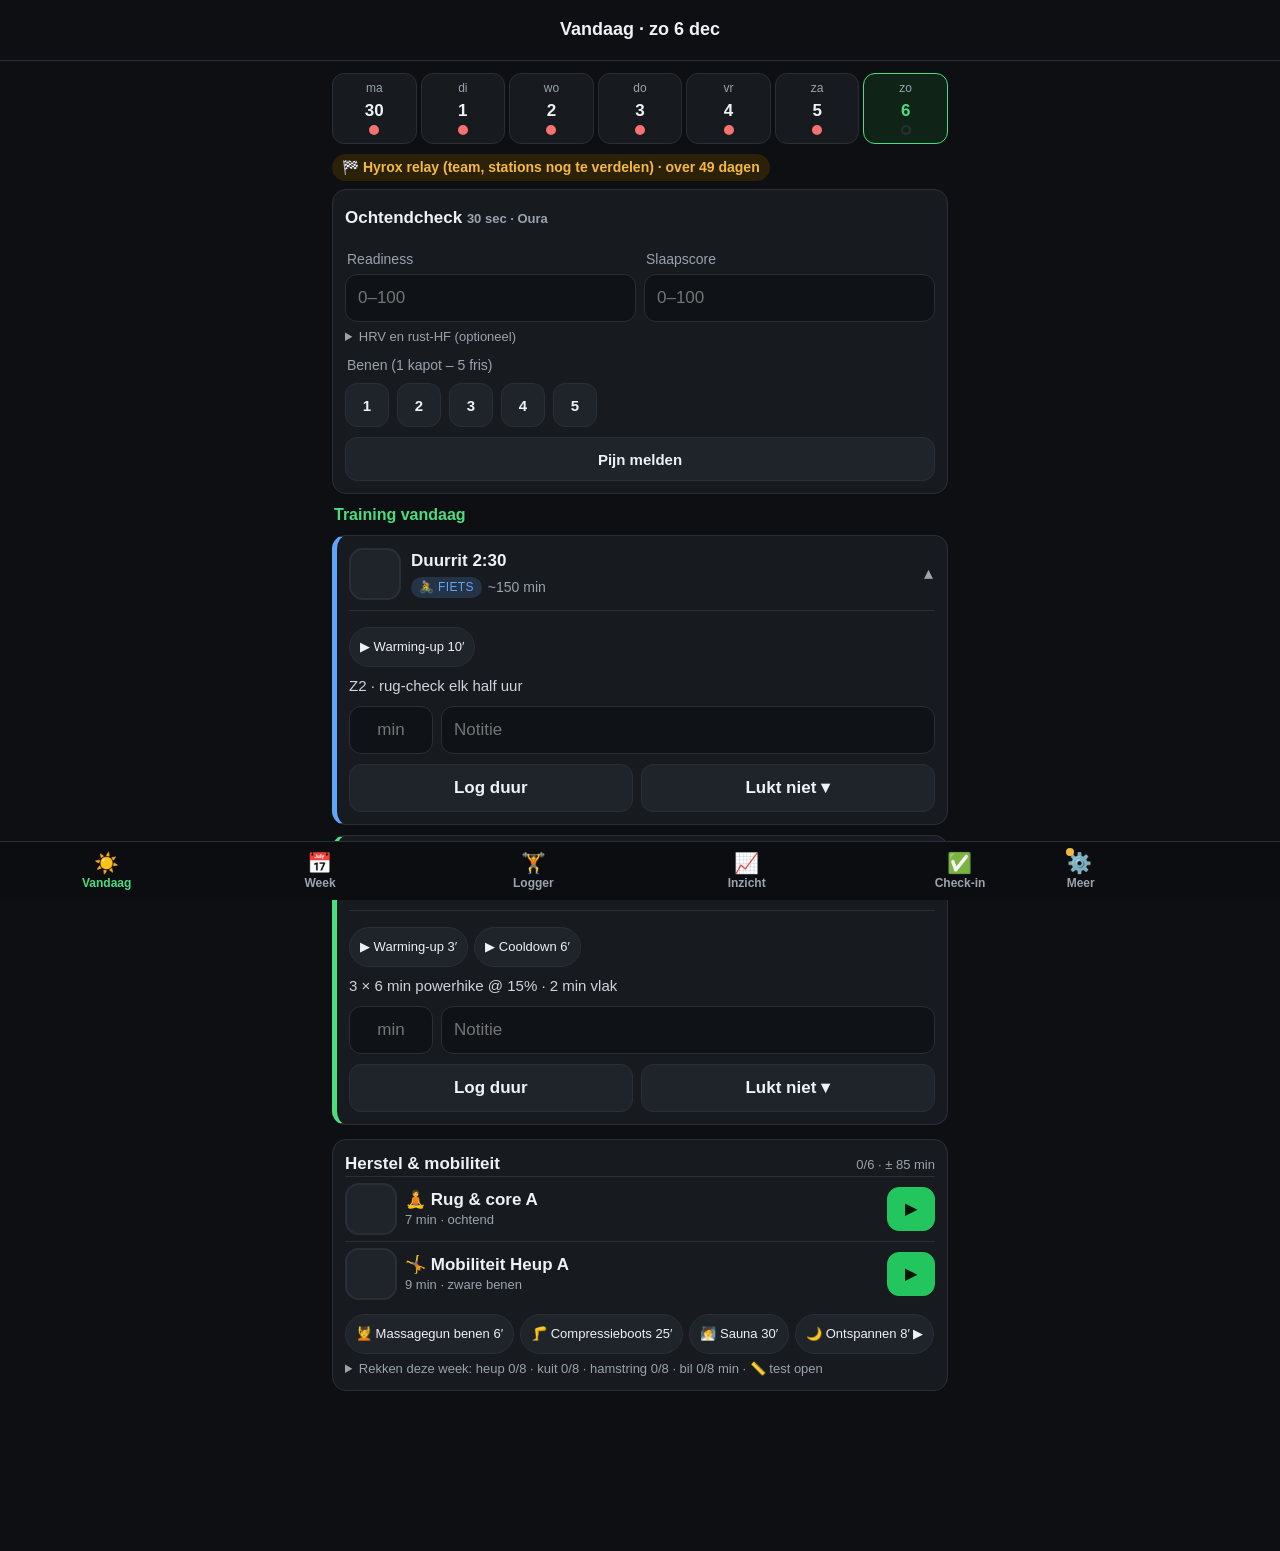
==== commit 24227fac: "v4.0.0: rustige ingeklapte kaarten, kracht per spiergroep-blok, inzicht in tabbladen - Trainingskaar" ====
--- a/index.html
+++ b/index.html
@@ -110,6 +110,7 @@
 .rtrow{display:flex;align-items:center;gap:8px;padding:6px 0;border-top:1px solid var(--line)}
 .rtrow:first-of-type{border-top:0}
 .rtrow .nm{flex:1;min-width:0}
+.glance{color:var(--acc);margin-top:2px}
 .rtrow .rtw{white-space:nowrap;overflow:hidden;text-overflow:ellipsis}
 .rtrow .btn.sm{min-width:48px}
 .rtchips{display:flex;flex-wrap:wrap;gap:6px;margin-top:8px}
@@ -160,6 +161,31 @@
 .info{background:#0f1a2a;border:1px solid #23406a;border-radius:10px;padding:8px 10px;font-size:14px;margin-top:6px;color:#cfe0ff}
 .ib{background:none;border:1px solid #23406a;color:#9cc2ff;border-radius:50%;width:26px;height:26px;min-width:26px;font-size:13px;font-weight:700;margin-left:6px;padding:0}
 .race{display:inline-block;background:#2b2108;color:var(--warn);border-radius:99px;padding:4px 10px;font-size:14px;font-weight:600;margin:0 6px 8px 0}
+
+.sess .st{align-items:center}
+.sess .meta{display:flex;flex-wrap:wrap;gap:6px;align-items:center;margin-top:4px;font-size:14px;color:var(--mut)}
+.sess .meta .tag{margin:0}
+.sess .body{border-top:1px solid var(--line);margin-top:10px;padding-top:8px}
+.pill.r{background:#3a1616;color:var(--bad)}
+.extab{width:100%;margin-top:8px}.extab td{padding:6px 4px;border-bottom:1px solid var(--line);vertical-align:top}
+.chev{padding:0 2px}
+
+.presc{display:flex;flex-wrap:wrap;gap:6px;margin:8px 0}.presc span{background:var(--card2);border-radius:10px;padding:6px 10px;font-size:14px;color:var(--mut)}.presc b{color:var(--tx)}
+.up{text-transform:uppercase;letter-spacing:.04em;color:var(--tc,var(--acc))}
+.optchips .chip{font-size:14px;min-height:40px;font-weight:600}
+.kgl{margin-top:8px}
+.gsg{display:grid;grid-template-columns:repeat(3,1fr);gap:8px;margin-top:10px}
+.gs{background:var(--card2);border-radius:10px;padding:6px 8px;font-size:13px;color:var(--mut);border:1px solid transparent}.gs.me{border-color:var(--acc)}
+.gs b{display:block;color:var(--tx);font-size:16px}.gs b i{font-style:normal;color:var(--mut);font-size:12px;font-weight:600}.gs .bar{height:5px}
+
+.seg{display:flex;background:var(--card2);border:1px solid var(--line);border-radius:12px;padding:3px;gap:2px;margin:0 0 10px;overflow-x:auto}
+.seg button{flex:1;min-height:40px;border:0;border-radius:9px;background:none;color:var(--mut);font:inherit;font-weight:600;font-size:14px;padding:0 8px;white-space:nowrap}
+.seg button.on{background:var(--card);color:var(--tx);box-shadow:0 1px 0 var(--line)}
+.seg.sm{width:max-content;margin-left:auto}.seg.sm button{min-height:32px;font-size:13px;flex:none}
+.kpis{display:grid;grid-template-columns:1fr 1fr;gap:8px;margin-bottom:12px}
+.kpi{background:var(--card);border:1px solid var(--line);border-radius:14px;padding:10px 12px}
+.kpi span{display:block;font-size:12px;color:var(--mut);text-transform:uppercase;letter-spacing:.03em}.kpi b{display:block;font-size:24px;margin:2px 0}.kpi i{font-style:normal;font-size:12px;color:var(--mut)}
+.nextrace b{display:block;font-size:17px;margin:2px 0}
 </style>
 </head>
 <body>
@@ -189,7 +215,7 @@
 'use strict';
 /* ==== VASTE AFSPRAKEN — zie ONDERHOUD.md. NOOIT WIJZIGEN: KEY, oefeningcodes, bestaande QSETS-versies. ==== */
 const KEY = 'yorick-coach';
-const APP_VERSION = '3.3.0';
+const APP_VERSION = '4.0.0';
 const SCHEMA = 2;
 
 /* Check-in vragen per versie. Een bestaande versie NOOIT aanpassen; voeg een nieuwe versie toe. */
@@ -212,7 +238,13 @@
     {k:'opm', q:'Overig voor de coach', t:'area'}
   ]
 };
-const QV_CURRENT = 2;
+QSETS[3] = [
+  {k:'cijfer', q:'Cijfer voor deze week', t:'scale', min:1, max:10},
+  {k:'benen', q:'Benen aan het eind van de week (1 kapot – 5 fris)', t:'scale', min:1, max:5},
+  {k:'richting', q:'Volgende week', t:'pick', opts:['Tandje erbij','Zo laten','Terug']},
+  {k:'opm', q:'Opmerkingen voor de coach (optioneel)', t:'area'}
+];
+const QV_CURRENT = 3;
 const TYPE_LABEL = {run:'Lopen',bike:'Fiets',swim:'Zwem',strength:'Kracht',plyo:'Plyo',hyrox:'Hyrox',mobility:'Mobiliteit',rest:'Rust',race:'Wedstrijd'};
 const DAYS = ['ma','di','wo','do','vr','za','zo'];
 const SLOTS = ['Niet','1×','2×','Alleen ochtend','Alleen avond','Lang'];
@@ -276,7 +308,25 @@
 const EXN = c => (PLAN && PLAN.exercises[c]) || (S.custom||{})[c] || {n:c, inc:2.5};
 const GROUPS = ['borst','rug','schouders','biceps','triceps','quads','hamstrings','bilspieren','adductoren','kuiten','scheen','core','plyo','hyrox','overig'];
 /* Oefeningen van een sessie = plan + zelf toegevoegd. Wissels via S.swaps; overgeslagen via S.exskip. */
-function sessEx(s){ return (s.ex||[]).concat((S.extra[s.id]||[])); }
+const hasEx = s => !!((s.ex&&s.ex.length) || (s.bl&&s.bl.length));
+function sessEx(s){ return (s.ex||[]).concat(blocksOf(s), (S.extra[s.id]||[])); }
+/* spiergroep-blokken: plan schrijft groep + reps/RIR/rust voor, jij kiest de oefening (laatst gekozen = standaard) */
+function blocksOf(s){ return (s.bl||[]).map((b, i) => Object.assign({c:'B'+i, blk:true, dflt: lastPick(b)}, b)); }
+/* harde sets per spiergroep deze week vs doel; benendoelen lager in weken met veel loopbelasting of een wedstrijd */
+const MG = [['borst','Borst'],['rug','Rug'],['schouders','Schouders'],['biceps','Biceps'],['triceps','Triceps'],['quads','Quads'],['hamstrings','Hamstrings'],['bilspieren','Bil'],['kuiten','Kuiten'],['adductoren','Adductoren'],['core','Core']];
+function groupTargets(wstart){ const tg = Object.assign({}, PLAN.setTargets||{}); const w = weekByStart(wstart); if(!w) return {tg, why:''};
+  const its = weekItems(w); const km = its.reduce((p,i) => p + (['run','race'].includes(i.s.t) ? (i.s.km||0) : 0), 0); const race = its.some(i => i.s.t==='race');
+  let f = 1, why = ''; if(race){ f = 0.6; why = 'wedstrijdweek'; } else if(km >= 50){ f = 0.75; why = fmtN(km)+' km lopen gepland'; }
+  if(f < 1) for(const g of ['quads','hamstrings','bilspieren','adductoren']) if(tg[g]) tg[g] = Math.round(tg[g]*f);
+  return {tg, why}; }
+function weekGroupSets(wstart){ const b = addDays(wstart,6), per = {}; for(const x of S.sets) if(work(x) && x.date>=wstart && x.date<=b && (x.rir==null||x.rir<=4)){ const g = EXN(x.code).g; if(g) per[g] = (per[g]||0)+1; } return per; }
+function groupStrip(s, date){ const ws = mondayOf(date); const {tg, why} = groupTargets(ws); const per = weekGroupSets(ws); const mine = new Set(sessEx(s).map(e => EXN(cOf(s.id, e)).g));
+  const cells = MG.filter(([g]) => tg[g]).map(([g,n]) => { const v = per[g]||0, t = tg[g]; return '<div class="gs'+(mine.has(g)?' me':'')+'"><span>'+n+'</span><b>'+v+'<i>/'+t+'</i></b><div class="bar"><i style="width:'+Math.min(100, Math.round(v/t*100))+'%'+(v>=t?';background:var(--acc)':'')+'"></i></div></div>'; }).join('');
+  return '<details class="card"'+(ui.gsOpen?' open':'')+' data-gsopen="1"><summary><b>Spiergroepen deze week</b> <span class="small">harde sets / doel'+(why?' · benen lager: '+esc(why):'')+'</span></summary><div class="gsg">'+cells+'</div><div class="small" style="margin-top:6px">Omlijnd = deze sessie. Richtlijn 6–10+ harde sets per spiergroep per week voor groei; benen lager omdat lopen en fietsen ze al belasten.</div></details>'; }
+function lastPick(b){ let best = null; for(const x of S.sets) if(!x.del && b.opts.includes(x.code) && (!best || x.ts > best.ts)) best = x; return best ? best.code : b.opts[0]; }
+function cOf(sid, e){ return S.swaps[sid+'|'+e.c] || e.dflt || e.c; }
+const EQ = {bb:'Barbell', db:'Dumbbells', m:'Machine', c:'Kabel', bw:'Lichaamsgewicht', sm:'Smith', kb:'Kettlebell', bal:'Bal'};
+function kgLabel(code){ const q = EXN(code).eq; return q==='db' ? 'kg per dumbbell' : q==='bb' ? 'kg totaal (incl. stang)' : q==='sm' ? 'kg op de stang' : q==='bw' ? '+ extra kg' : q==='kb' ? 'kg per kettlebell' : 'kg'; }
 function allExercises(){ const all = Object.assign({}, (PLAN&&PLAN.exercises)||{}, S.custom||{}); return Object.keys(all).map(c => ({c, x:all[c]})).sort((a,b)=> a.x.n.localeCompare(b.x.n)); }
 function defaultsFor(code){ const u = unitOf(code); return u==='kg' ? {s:3,lo:8,hi:12,rir:2,rest:90} : u==='s' ? {s:3,lo:30,hi:45,rir:0,rest:45} : u==='m' ? {s:3,lo:20,hi:40,rir:0,rest:60} : {s:3,lo:8,hi:12,rir:0,rest:60}; }
 const unitOf = c => EXN(c).u || 'kg';
@@ -375,6 +425,7 @@
   if(a.km && a.sec && RUNS.includes(a.sport)) p.push(fmtSec(a.sec/a.km)+'/km');
   if(a.km && a.sec && a.sport.includes('Ride')) p.push(fmtN(a.km/(a.sec/3600))+' km/u');
   if(a.hr) p.push('HF '+Math.round(a.hr)); if(a.w) p.push(a.w+' W'); if(a.hm) p.push(a.hm+' hm');
+  if(a.dec != null) p.push('HF-drift '+fmtN(a.dec)+'%');
   return p.join(' · ');
 }
 function lapsTable(a){
@@ -564,31 +615,53 @@
   return out; }
 
 /* ---------- sessiekaart ---------- */
+/* korte doelregel voor de dichte kaart: tempo/HF/watt/RIR uit de sessiegegevens */
+function glance(s){ const d = s.detail || ''; const p = [];
+  if(s.tgt && s.tgt.pace) p.push(fmtPace(s.tgt.pace[0])+'–'+fmtPace(s.tgt.pace[1])+'/km');
+  else { const m = d.match(/\d:\d\d\s*[–-]\s*\d:\d\d\s*\/km/) || d.match(/@\s*(\d:\d\d\s*[–-]\s*\d:\d\d)/); if(m) p.push((m[1]||m[0]).replace(/\s/g,'').replace(/\/km$/,'')+'/km'); }
+  const hr = d.match(/HF\s*[≤<]\s*\d{3}/); if(hr) p.push(hr[0].replace(/\s/g,' '));
+  const w = d.match(/≈?\s*\d{2,3}\s*[–-]\s*\d{2,3}\s*W\b/); if(w) p.push(w[0].replace('≈','').replace(/\s/g,''));
+  const L = (s.ex||[]).concat(s.bl||[]); if(L.length && !p.length){ const r = L.map(e => e.rir).filter(x => x > 0); p.push((s.bl ? s.bl.length+' blokken' : L.length+' oef.')+(r.length ? ' · RIR '+Math.min(...r)+(Math.max(...r)!==Math.min(...r)?'–'+Math.max(...r):'') : '')); }
+  if(s.zwo) p.push('Zwift-workout');
+  return p.join(' · '); }
+/* Zwift-workout (.zwo) uit s.zwo: [{min, pct} | {min, pct:[van,naar]} | {rep, on:{min,pct}, off:{min,pct}}], pct = % FTP */
+function zwoXml(s){ const f = v => (v/100).toFixed(2); const sec = m => Math.round(m*60); const st = s.zwo; const out = [];
+  st.forEach((b, i) => { if(b.rep) out.push('<IntervalsT Repeat="'+b.rep+'" OnDuration="'+sec(b.on.min)+'" OffDuration="'+sec(b.off.min)+'" OnPower="'+f(b.on.pct)+'" OffPower="'+f(b.off.pct)+'"/>');
+    else if(Array.isArray(b.pct)) out.push('<'+(i===0?'Warmup':i===st.length-1?'Cooldown':'Ramp')+' Duration="'+sec(b.min)+'" PowerLow="'+f(b.pct[0])+'" PowerHigh="'+f(b.pct[1])+'"/>');
+    else out.push('<SteadyState Duration="'+sec(b.min)+'" Power="'+f(b.pct)+'"/>'); });
+  const x = t => String(t).replace(/[<>&"]/g, c => ({'<':'&lt;','>':'&gt;','&':'&amp;','"':'&quot;'})[c]);
+  return '<workout_file>\n<author>Coach Yorick</author>\n<name>'+x(s.title)+'</name>\n<description>'+x((s.detail||'').split('\n')[0])+'</description>\n<sportType>bike</sportType>\n<tags/>\n<workout>\n'+out.join('\n')+'\n</workout>\n</workout_file>\n'; }
 function planLine(s){ const p = []; if(s.km) p.push(fmtN(s.km)+' km'); if(s.min) p.push('~'+s.min+' min'); if(s.hm) p.push(s.hm+' hm'); return p.join(' · '); }
 function sessCard(it, m, opt){
   const s = it.s, st = S.done[s.id] || {}, a = m.by[s.id], skip = st.skip, done = !skip && (st.d || !!a);
   const open = ui.open[s.id] ?? !!opt.open;
-  let h = '<div class="card sess'+(done?' done':'')+(skip?' skip':'')+'" id="s_'+s.id+'" style="--tc:'+(TYPE_COLOR[s.t]||'#6b7280')+'"><div class="st">';
+  const meta = a ? (a.km ? fmtN(a.km)+' km' : '')+((a.el||a.sec) ? (a.km?' · ':'')+fmtSec(a.el||a.sec) : '') : planLine(s) || (hasEx(s) ? sessEx(s).length+' oefeningen' : '');
+  const flag = skip ? '<span class="pill o">vervallen</span>' : st.alt ? '<span class="pill o">alternatief</span>' : it.date!==it.orig ? '<span class="pill o">verplaatst</span>' : (easyFlag(s, a) ? '<span class="pill r">⚠</span>' : '');
+  let h = '<div class="card sess'+(done?' done':'')+(skip?' skip':'')+(open?' open':'')+'" id="s_'+s.id+'" style="--tc:'+(TYPE_COLOR[s.t]||'#6b7280')+'"><div class="st">';
   h += '<button class="chk'+(done?' on':'')+'" data-done="'+s.id+'" aria-label="Afvinken">✓</button>';
-  h += (s.t!=='rest' ? '<button class="tt tap" data-open="'+s.id+'" data-isopen="'+(open?1:0)+'" aria-expanded="'+open+'">' : '<div class="tt">')+'<span class="tag c">'+(TYPE_ICON[s.t]||'')+' '+(TYPE_LABEL[s.t]||s.t)+'</span><span class="small">'+planLine(s)+'</span><b>'+esc(s.title)+'</b>';
+  h += (s.t!=='rest' ? '<button class="tt tap" data-open="'+s.id+'" data-isopen="'+(open?1:0)+'" aria-expanded="'+open+'">' : '<div class="tt">')+'<b>'+esc(s.title)+'</b><span class="meta"><span class="tag c">'+(TYPE_ICON[s.t]||'')+' '+(TYPE_LABEL[s.t]||s.t)+'</span>'+(meta?'<span>'+esc(meta)+'</span>':'')+flag+'</span>';
+  h += s.t!=='rest' ? '</button><span class="chev" aria-hidden="true">'+(open?'▴':'▾')+'</span></div>' : '</div></div>';
+  if(!open || s.t==='rest') return h+'</div>';
+  h += '<div class="body">';
+  const g = glance(s); if(g) h += '<div class="small glance">🎯 '+esc(g)+'</div>';
   if(it.date!==it.orig) h += '<div class="small">↪ verplaatst van '+fmtDay(it.orig)+'</div>';
   if(skip) h += '<div class="small" style="color:var(--warn)">Niet uitgevoerd: '+esc(skip)+'</div>';
   if(st.alt) h += '<div class="small" style="color:var(--blue)">Alternatief: '+esc(st.alt)+'</div>';
-  h += s.t!=='rest' ? '</button><span class="chev" aria-hidden="true">'+(open?'▴':'▾')+'</span></div>' : '</div></div>';
   const ef = easyFlag(s, a), iv = intervalEval(s, a);
   if(ef) h += '<div class="banner rood" style="margin:8px 0 0;padding:6px 10px;font-size:14px">⚠ '+esc(ef)+'</div>';
   if(iv) h += '<div class="banner '+(iv.good?'groen':'oranje')+'" style="margin:8px 0 0;padding:6px 10px;font-size:14px">'+(iv.good?'✓ ':'⚠ ')+esc(iv.txt)+'</div>';
-  if(a) h += '<div class="strava"><b>✓ Strava</b> '+actLine(a)+(open && a.laps?'<br><button class="btn link" data-laps="'+s.id+'">'+(ui.laps[s.id]?'Ronden verbergen':'Ronden tonen ('+a.laps.length+')')+'</button>'+(ui.laps[s.id]?lapsTable(a):''):'')+'</div>';
+  if(a) h += '<div class="strava"><b>✓ Strava</b> '+actLine(a)+(a.laps?'<br><button class="btn link" data-laps="'+s.id+'">'+(ui.laps[s.id]?'Ronden verbergen':'Ronden tonen ('+a.laps.length+')')+'</button>'+(ui.laps[s.id]?lapsTable(a):''):'')+'</div>';
   const quick = [];
-  if(s.ex && !skip) quick.push('<button class="btn sm pri" data-logger="'+s.id+'">Logger</button>');
+  if(hasEx(s) && !skip) quick.push('<button class="btn sm pri" data-logger="'+s.id+'">Logger</button>');
+  if(s.zwo && !skip) quick.push('<button class="btn sm" data-zwo="'+s.id+'">⬇ Zwift-bestand</button>');
   if(s.rt && !skip) quick.push('<button class="btn sm pri" data-rtstart="'+s.rt+'" data-rtkey="'+s.rt+'" data-rtdate="'+it.date+'">▶ Start routine</button>');
   if(quick.length) h += '<div class="row">'+quick.join('')+'</div>';
   const wc = !skip && wuFor(s); if(wc) h += '<div class="rtchips">'+rtChip(wc[0], wc[0]+'@'+s.id, it.date, 'Warming-up')+(wc[1] ? rtChip(wc[1], wc[1]+'@'+s.id, it.date, 'Cooldown') : '')+'</div>';
-  if(!skip && s.ex && backPain(it.date) >= 4){ const has = c => sessEx(s).some(e => e.c===c && !S.swaps[s.id+'|'+c]);
+  if(!skip && hasEx(s) && backPain(it.date) >= 4){ const has = c => sessEx(s).some(e => cOf(s.id, e)===c && !S.swaps[s.id+'|'+e.c]);
     if(has('RDL') || has('SQ')) h += '<div class="banner oranje" style="margin:8px 0 0;padding:6px 10px;font-size:14px">Onderrug ≥4 vandaag. <button class="btn sm" data-backswap="'+s.id+'">Rugvriendelijk wisselen</button><div class="small">RDL → hip thrust, squat → leg press. Zelf terug te zetten in de logger.</div></div>'; }
-  if(open){
+  {
     if(s.detail) h += '<div class="det">'+esc(s.detail)+'</div>';
-    if(s.ex) h += '<div class="det small">'+sessEx(s).filter(e => !S.exskip[s.id+'|'+e.c]).map(e => esc(EXN(S.swaps[s.id+'|'+e.c]||e.c).n)+' '+e.s+'×'+e.lo+(e.hi!==e.lo?'–'+e.hi:'')+(e.rir?' @RIR'+e.rir:'')).join(' · ')+'</div>';
+    if(hasEx(s)) h += '<table class="extab">'+sessEx(s).filter(e => !S.exskip[s.id+'|'+e.c]).map(e => '<tr><td>'+(e.blk ? '<b>'+esc(e.lbl)+'</b><div class="small">'+esc(EXN(cOf(s.id, e)).n)+'</div>' : esc(EXN(cOf(s.id, e)).n))+'</td><td class="r">'+e.s+'×'+e.lo+(e.hi!==e.lo?'–'+e.hi:'')+'</td><td class="r small">'+(e.rir!=null?'RIR '+e.rir:'')+(e.rest?'<br>'+fmtSec(e.rest):'')+'</td></tr>').join('')+'</table>';
     if(!skip && s.t!=='rest'){
       if(done) h += '<div class="small" style="margin-top:10px;display:flex;align-items:center">RPE sessie'+infoBtn('rpe')+'</div>'+infoBox('rpe')+'<div class="chips sm">'+[1,2,3,4,5,6,7,8,9,10].map(r => '<button class="chip'+(st.rpe===r?' on':'')+'" data-srpe="'+s.id+'" data-v="'+r+'">'+r+'</button>').join('')+'</div>';
       h += '<div class="row nw"><input class="num" type="text" inputmode="numeric" placeholder="min" data-min="'+s.id+'" value="'+esc(st.min||'')+'">';
@@ -606,7 +679,7 @@
       h += '<div class="small" style="margin-top:6px">Gemiste training niet inhalen; kies liever een alternatief of laat hem vallen.</div>';
     }
   }
-  return h+'</div>';
+  return h+'</div></div>';
 }
 
 /* ---------- views ---------- */
@@ -685,7 +758,7 @@
   return out; }
 const FOCUS_TG = {HEUP:['heupbuiger','bil'], ENKEL:['kuit'], ACHTER:['hamstring','bil'], THOR:[]};
 function dayKind(list){ const w = it => (wuFor(it.s)||[])[0] || '';
-  return {q: list.some(i => ['WU_RUNQ','WU_PLYO','WU_RACE'].includes(w(i))), lower: list.some(i => w(i)==='WU_LOWER' || i.s.t==='hyrox' || (i.s.ex||[]).some(e => ['SQ','RDL','LP','BSS'].includes(e.c))),
+  return {q: list.some(i => ['WU_RUNQ','WU_PLYO','WU_RACE'].includes(w(i))), lower: list.some(i => w(i)==='WU_LOWER' || i.s.t==='hyrox' || sessEx(i.s).some(e => ['SQ','RDL','LP','BSS','HSQ','FSQ','SMS'].includes(cOf(i.s.id, e)))),
     long: list.some(i => ['WU_LONG','WU_RACE'].includes(w(i))), easy: list.some(i => ['WU_RUNE','WU_BIKE'].includes(w(i))), upper: list.some(i => w(i)==='WU_UPPER'), n: list.filter(i => !['rest','mobility'].includes(i.s.t)).length}; }
 function weekCount(d, key){ const mon = mondayOf(d); let n = 0; for(let i=0;i<7;i++) if((S.rt[addDays(mon,i)]||{})[key]) n++; return n; }
 function routinesCard(d, items){
@@ -830,7 +903,7 @@
   $('htitle').textContent = 'Logger';
   let f = ui.sid && sessById(ui.sid);
   if(!f){
-    const t0 = today(), mon = mondayOf(t0); const opts = [mon, addDays(mon,7)].flatMap(m => weekItems(weekByStart(m))).filter(i => i.s.ex && !isSkipped(i.s.id) && i.date >= addDays(t0,-3) && i.date <= addDays(t0,7)).sort((a,b) => a.date.localeCompare(b.date));
+    const t0 = today(), mon = mondayOf(t0); const opts = [mon, addDays(mon,7)].flatMap(m => weekItems(weekByStart(m))).filter(i => hasEx(i.s) && !isSkipped(i.s.id) && i.date >= addDays(t0,-3) && i.date <= addDays(t0,7)).sort((a,b) => a.date.localeCompare(b.date));
     let h = '<div class="card"><h3>Kies een sessie</h3><div class="mut">Krachtsessies van de afgelopen 3 en komende 7 dagen.</div></div>';
     if(!opts.length) h += '<div class="card mut">Geen krachtsessies gevonden.</div>';
     for(const o of opts) h += '<button class="btn" style="width:100%;margin-bottom:8px;text-align:left" data-logger="'+o.s.id+'">'+(o.date===today()?'▶ ':'')+fmtDay(o.date)+' · '+esc(o.s.title)+'</button>';
@@ -840,25 +913,27 @@
   const ss = S.sets.filter(x => x.sid===s.id && !x.del).map(x=>x.ts); const dur = ss.length > 1 ? Math.round((Math.max(...ss)-Math.min(...ss))/60000) : 0;
   let h = '<div class="card"><span class="tag">'+(TYPE_LABEL[s.t]||s.t)+'</span><b>'+esc(s.title)+'</b><div class="mut">'+fmtDay(date)+' · scherm blijft aan'+(dur?' · bezig '+dur+' min':'')+'</div>';
   h += '<div class="row"><button class="btn sm" data-pick="1">Andere sessie</button><button class="btn sm '+((S.done[s.id]||{}).d?'pri':'')+'" data-done="'+s.id+'">'+((S.done[s.id]||{}).d?'✓ Afgerond':'Sessie afronden')+'</button></div></div>';
-  const list = sessEx(s); const cnt = e => S.sets.filter(x => x.sid===s.id && x.code===(S.swaps[s.id+'|'+e.c]||e.c) && work(x)).length;
+  h += groupStrip(s, date);
+  const list = sessEx(s); const cnt = e => S.sets.filter(x => x.sid===s.id && x.code===cOf(s.id, e) && work(x)).length;
   let focus = ui.exFocus[s.id]; if(!list.some(e => e.c===focus) || S.exskip[s.id+'|'+focus]) focus = (list.find(e => !S.exskip[s.id+'|'+e.c] && cnt(e) < e.s) || {}).c; ui.exFocus[s.id] = focus;
   for(const e of list){
-    const code = S.swaps[s.id+'|'+e.c] || e.c, u = unitOf(code), X = EXN(code), timed = !!X.time;
+    const code = cOf(s.id, e), u = unitOf(code), X = EXN(code), timed = !!X.time;
     if(e.c!==focus && !S.exskip[s.id+'|'+e.c]){ const sets = S.sets.filter(x => x.sid===s.id && x.code===code && work(x)).sort((a,b)=>a.ts-b.ts); const dn = sets.length >= e.s;
-      h += '<button class="exrow'+(dn?' done':'')+'" id="ex_'+e.c+'" data-exfocus="'+e.c+'"><span><b>'+(dn?'✓ ':'')+esc(X.n)+'</b><br><span class="small">'+(sets.length ? sets.map(x => (x.kg?fmtKg(x.kg)+'×':'')+x.reps).join(', ') : e.s+' × '+e.lo+(e.hi!==e.lo?'–'+e.hi:'')+' '+(u==='kg'?'reps':u==='s'?'sec':u))+'</span></span><span class="small">'+sets.length+'/'+e.s+' ▾</span></button>'; continue; }
+      h += '<button class="exrow'+(dn?' done':'')+'" id="ex_'+e.c+'" data-exfocus="'+e.c+'"><span>'+(e.blk?'<span class="small">'+esc(e.lbl)+'</span><br>':'')+'<b>'+(dn?'✓ ':'')+esc(X.n)+'</b><br><span class="small">'+(sets.length ? sets.map(x => (x.kg?fmtKg(x.kg)+'×':'')+x.reps).join(', ') : e.s+' × '+e.lo+(e.hi!==e.lo?'–'+e.hi:'')+' '+(u==='kg'?'reps':u==='s'?'sec':u))+'</span></span><span class="small">'+sets.length+'/'+e.s+' ▾</span></button>'; continue; }
     if(S.exskip[s.id+'|'+e.c]){ h += '<div class="card small" id="ex_'+e.c+'" style="opacity:.6;display:flex;align-items:center;justify-content:space-between;gap:8px"><span><s>'+esc(X.n)+'</s> · overgeslagen</span><button class="btn sm" data-exskip="'+e.c+'">Toch doen</button></div>'; continue; }
     const now = S.sets.filter(x => x.sid===s.id && x.code===code && !x.del).sort((a,b)=>a.ts-b.ts);
     const prev = prevGroup(code, s.id, date); const sug = suggest(e, code, prev);
     const kk = 'kg_'+s.id+code; const kgVal = ui[kk] ?? (now.length ? (now[now.length-1].kg ?? '') : (sug.kg ?? ''));
     const rk = s.id+'|'+code; const rirSel = ui.rir[rk] ?? e.rir;
-    h += '<div class="card exfocus" id="ex_'+e.c+'"><b style="font-size:19px">'+esc(X.n)+'</b>'+(code!==e.c?' <span class="pill o">i.p.v. '+esc(EXN(e.c).n)+'</span>':'')+(e.add?' <span class="pill o">toegevoegd</span>':'');
-    h += '<div class="mut">'+e.s+' × '+e.lo+(e.hi!==e.lo?'–'+e.hi:'')+' '+(u==='kg'?'reps':u==='s'?'sec':u)+(e.rir?' · RIR '+e.rir:'')+(e.rest?' · rust '+fmtSec(e.rest):'')+' <span class="small">['+code+']</span></div>';
+    h += '<div class="card exfocus" id="ex_'+e.c+'">'+(e.blk?'<div class="small up">'+esc(e.lbl)+'</div>':'')+'<b style="font-size:19px">'+esc(X.n)+'</b>'+(X.eq?' <span class="pill">'+EQ[X.eq]+'</span>':'')+(!e.blk && code!==e.c?' <span class="pill o">i.p.v. '+esc(EXN(e.c).n)+'</span>':'')+(e.add?' <span class="pill o">toegevoegd</span>':'');
+    h += '<div class="presc"><span><b>'+e.s+'</b> sets</span><span><b>'+e.lo+(e.hi!==e.lo?'–'+e.hi:'')+'</b> '+(u==='kg'?'reps':u==='s'?'sec':u)+'</span>'+(e.rir!=null?'<span>RIR <b>'+e.rir+'</b> · RPE '+(10-e.rir)+'</span>':'')+(e.rest?'<span>rust <b>'+fmtSec(e.rest)+'</b></span>':'')+'</div>';
+    if(e.blk) h += '<div class="chips sm optchips">'+e.opts.map(c => '<button class="chip'+(c===code?' on':'')+'" data-pickex="'+c+'" data-mode="swap" data-for="'+e.c+'">'+esc(EXN(c).n.replace(/ \(.*\)$/,''))+'</button>').join('')+'<button class="chip" data-swapopen="'+e.c+'">'+(ui.swap[e.c]?'▴':'Andere…')+'</button></div>';
     if(e.note) h += '<div class="hint mut">'+esc(e.note)+'</div>';
     if(prev) h += '<div class="hint mut">Vorige keer ('+fmtDay(prev[0].date)+'): '+prev.map(x => (x.kg?fmtKg(x.kg)+'×':'')+x.reps+(x.rir!=null?'@'+x.rir:'')+(x.sec?' ('+fmtSec(x.sec)+')':'')).join(', ')+'</div>';
     h += '<div class="hint sug">'+sug.txt+'</div>';
-    h += '<div class="row" style="margin-top:4px"><button class="btn link" data-swapopen="'+e.c+'">'+(ui.swap[e.c]?'Wissel ▴':'⇄ Wissel')+'</button>'+(e.add?'<button class="btn link" data-exdel="'+e.c+'">✕ Verwijder</button>':'<button class="btn link" data-exskip="'+e.c+'">Sla over</button>')+'</div>';
+    h += '<div class="row" style="margin-top:4px">'+(e.blk?'':'<button class="btn link" data-swapopen="'+e.c+'">'+(ui.swap[e.c]?'Wissel ▴':'⇄ Wissel')+'</button>')+(e.add?'<button class="btn link" data-exdel="'+e.c+'">✕ Verwijder</button>':'<button class="btn link" data-exskip="'+e.c+'">Sla over</button>')+'</div>';
     if(ui.swap[e.c]) h += pickerHtml(s, 'swap', e.c);
-    if((X.inc||0) > 0) h += '<div class="kg"><button class="btn" data-kgd="'+code+'" data-dir="-1">−</button><input type="text" inputmode="decimal" placeholder="kg" data-kg="'+code+'" value="'+esc(kgVal===null?'':String(kgVal).replace('.', ','))+'"><button class="btn" data-kgd="'+code+'" data-dir="1">+</button></div>';
+    if((X.inc||0) > 0 || X.eq==='bw' && u==='kg') h += '<div class="small kgl">'+kgLabel(code)+'</div><div class="kg"><button class="btn" data-kgd="'+code+'" data-dir="-1">−</button><input type="text" inputmode="decimal" placeholder="'+(X.eq==='bw'?'0':'kg')+'" data-kg="'+code+'" value="'+esc(kgVal===null?'':String(kgVal).replace('.', ','))+'"><button class="btn" data-kgd="'+code+'" data-dir="1">+</button></div>';
     if(timed){
       const run = ui.sw[code];
       h += '<div class="row"><button class="btn '+(run?'warn':'pri')+'" data-sw="'+code+'" '+(run?'data-swlive="'+code+'"':'')+'>'+(run?'■ Stop · 0:00':'▶ Start '+e.lo+' '+u)+'</button></div>';
@@ -879,20 +954,24 @@
 }
 
 function pickerHtml(s, mode, forC){
-  const sug = mode==='swap' ? [forC].concat(EXN(forC).alt||[]).filter((c,i,a)=> a.indexOf(c)===i) : [];
+  const be = mode==='swap' && sessEx(s).find(e => e.c===forC && e.blk);
+  const grp = be ? be.g : mode==='swap' ? EXN(forC).g : null;
+  const sug = be ? [] : mode==='swap' ? [forC].concat(EXN(forC).alt||[]).filter((c,i,a)=> a.indexOf(c)===i) : [];
   let h = '<div class="picker card" style="background:var(--card2);margin-top:10px">';
   if(sug.length>1) h += '<div class="small">Voorgesteld</div><div class="chips sm">'+sug.map(c => '<button class="chip" style="font-size:14px" data-pickex="'+c+'" data-mode="swap" data-for="'+forC+'">'+esc(EXN(c).n)+'</button>').join('')+'</div>';
   h += '<input type="search" data-exsearch="1" placeholder="Zoek oefening (bv. leg, row, curl)…" style="margin-top:8px">';
-  h += '<div class="exlist" style="max-height:260px;overflow:auto;margin-top:6px">'+allExercises().map(({c,x}) => '<button class="btn sm" style="width:100%;text-align:left;margin-top:4px;display:flex;justify-content:space-between;gap:8px" data-pickex="'+c+'" data-mode="'+mode+'" data-for="'+(forC||'')+'" data-name="'+esc((x.n+' '+(x.g||'')+' '+c).toLowerCase())+'"><span>'+esc(x.n)+'</span><span class="small">'+esc(x.g||'')+'</span></button>').join('')+'</div>';
-  h += '<div class="small" style="margin-top:10px">Staat hij er niet tussen? Eigen oefening:</div>';
-  h += '<input type="text" data-newname="1" placeholder="Naam, bv. Sled drag" style="margin-top:6px">';
-  h += '<div class="row nw"><select data-newunit="1"><option value="kg">kg × reps</option><option value="reps">alleen reps</option><option value="s">seconden</option><option value="m">meters</option></select><select data-newgroup="1">'+GROUPS.map(g=>'<option>'+g+'</option>').join('')+'</select></div>';
-  h += '<div class="row"><button class="btn sm pri" data-newex="1" data-mode="'+mode+'" data-for="'+(forC||'')+'">'+(mode==='swap'?'Maak en wissel':'Maak en voeg toe')+'</button></div>';
+  const all = allExercises().filter(({x}) => !['plyo','hyrox'].includes(x.g) || mode!=='swap' || grp==='plyo' || grp==='hyrox');
+  const ord = grp ? all.filter(o => o.x.g===grp).concat(all.filter(o => o.x.g!==grp)) : all;
+  h += '<div class="exlist" style="max-height:300px;overflow:auto;margin-top:6px">'+ord.map(({c,x}, n) => (grp && n && x.g!==grp && ord[n-1].x.g===grp ? '<div class="small" style="margin:10px 0 2px">Andere spiergroepen</div>' : '')+'<button class="btn sm" style="width:100%;text-align:left;margin-top:4px;display:flex;justify-content:space-between;gap:8px" data-pickex="'+c+'" data-mode="'+mode+'" data-for="'+(forC||'')+'" data-name="'+esc((x.n+' '+(x.g||'')+' '+(EQ[x.eq]||'')+' '+c).toLowerCase())+'"><span>'+esc(x.n)+'</span><span class="small">'+esc((EQ[x.eq]?EQ[x.eq]+' · ':'')+(x.g||''))+'</span></button>').join('')+'</div>';
+  h += '<details style="margin-top:10px"><summary class="small">Staat hij er niet tussen? Eigen oefening</summary>';
+  h += '<input type="text" data-newname="1" placeholder="Naam, bv. Cable row eenarmig" style="margin-top:6px">';
+  h += '<div class="row nw"><select data-neweq="1">'+Object.entries(EQ).map(([k,v]) => '<option value="'+k+'">'+v+'</option>').join('')+'</select><select data-newunit="1"><option value="kg">kg × reps</option><option value="reps">alleen reps</option><option value="s">seconden</option><option value="m">meters</option></select></div>';
+  h += '<div class="row nw"><select data-newgroup="1">'+GROUPS.map(g=>'<option'+(g===grp?' selected':'')+'>'+g+'</option>').join('')+'</select><button class="btn sm pri" data-newex="1" data-mode="'+mode+'" data-for="'+(forC||'')+'">'+(mode==='swap'?'Maak en kies':'Maak en voeg toe')+'</button></div></details>';
   return h+'</div>';
 }
 function logSet(code, reps, extra){
   const f = sessById(ui.sid); if(!f || reps==null || isNaN(reps)) return;
-  const e = sessEx(f.s).find(x => (S.swaps[f.s.id+'|'+x.c]||x.c)===code) || {};
+  const e = sessEx(f.s).find(x => cOf(f.s.id, x)===code) || {};
   const inp = document.querySelector('[data-kg="'+code+'"]'); const kg = inp ? num(inp.value) : null;
   const ts = Date.now(); const id = f.s.id+'|'+code+'|'+ts; const rk = f.s.id+'|'+code;
   const rec = Object.assign({id, date:f.date, sid:f.s.id, code, pc:e.c, kg, reps:Number(reps), ts}, extra||{});
@@ -900,7 +979,7 @@
   else if(unitOf(code)==='kg' && !EXN(code).time && e.rir!==0) rec.rir = ui.rir[rk] ?? e.rir;
   S.sets.push(rec); ui['kg_'+f.s.id+code] = kg ?? '';
   const n = S.sets.filter(x => x.sid===f.s.id && x.code===code && work(x)).length;
-  if(e.s && n >= e.s){ const nx = sessEx(f.s).find(x => !S.exskip[f.s.id+'|'+x.c] && S.sets.filter(y => y.sid===f.s.id && y.code===(S.swaps[f.s.id+'|'+x.c]||x.c) && !y.del).length < x.s); ui.exFocus[f.s.id] = nx ? nx.c : null; }
+  if(e.s && n >= e.s){ const nx = sessEx(f.s).find(x => !S.exskip[f.s.id+'|'+x.c] && S.sets.filter(y => y.sid===f.s.id && y.code===cOf(f.s.id, x) && !y.del).length < x.s); ui.exFocus[f.s.id] = nx ? nx.c : null; }
   enqueue('set', id, f.date, rec);
   unlockAudio(); startTimer(rec.wu ? 60 : e.rest);
   const y = window.scrollY; rLog(); window.scrollTo(0, y);
@@ -999,9 +1078,17 @@
   const splits = weeks.map(a => intensitySplit(actsIn(a, addDays(a,6))));
   const fuel = S.cardio.filter(c => !c.del && c.kh && c.sec >= (MZ.fuelH||4)*3600 && (c.maag||5) >= 3).map(c => c.kh); const fuelBest = fuel.length ? Math.max(...fuel) : 0;
   const days = Math.round((parseD(MZ.date||'2027-06-05') - parseD(t))/864e5);
-  let h = '<div class="chips sm" style="margin:0 0 10px">'+[[12,'12 wk'],[26,'½ jaar'],[52,'jaar']].map(([n,l]) => '<button class="chip'+((ui.range||12)===n?' on':'')+'" data-range="'+n+'">'+l+'</button>').join('')+'</div>';
-  h += '<div class="chips sm" id="jump" style="margin:0 0 10px">'+[['perf','Tempo’s'],['mozart','Mozart'],['runwk','Lopen'],['bikewk','Fietsen'],['volins','Kracht'],['mobins','Mobiliteit'],['bodyins','Lichaam'],['recdist','Records']].map(([id,l]) => '<button class="chip" style="font-size:14px" data-jump="'+id+'">'+l+'</button>').join('')+'</div>';
-  h += perfCard();
+  const IT = ui.ins || 'overzicht'; let h = ''; const B = {}; let curT = 'overzicht'; const sec = t => { B[curT] = (B[curT]||'') + h; h = ''; curT = t; };
+  { const cur = wk[wk.length-1], prev = wk.slice(-5,-1); const avg = f => prev.reduce((p,x)=>p+f(x),0)/Math.max(1,prev.length);
+    const rideH = a => actsIn(a, addDays(a,6)).filter(x => /Ride/.test(x.sport||'')).reduce((p,x) => p+(x.sec||0)/3600, 0);
+    const rh = rideH(thisMon), rhA = weeks.slice(-5,-1).reduce((p,a)=>p+rideH(a),0)/4;
+    const gs = weekGroupSets(thisMon), hs = Object.entries(gs).filter(([g]) => !['plyo','hyrox'].includes(g)).reduce((p,[,v])=>p+v,0);
+    const tile = (l, v, sub, tone) => '<div class="kpi"><span>'+l+'</span><b'+(tone?' style="color:'+tone+'"':'')+'>'+v+'</b><i>'+sub+'</i></div>';
+    const nr = (PLAN.races||[]).find(r => r.date >= t); const nd = nr ? Math.round((parseD(nr.date)-parseD(t))/864e5) : null;
+    const over = avg(x=>x.km) > 0 && cur.km > avg(x=>x.km)*1.3;
+    h += '<div class="kpis">'+tile('Lopen deze week', fmtN(cur.km)+' km', (weekByStart(thisMon) ? 'plan '+fmtN(weekStats(weekByStart(thisMon)).runPlan)+' · ' : '')+'gem. '+fmtN(avg(x=>x.km)), over?'var(--warn)':'')+tile('Trainingstijd', fmtH(cur.sec), 'gem. '+fmtH(avg(x=>x.sec)))+tile('Fietsen', fmtN(rh)+' u', 'gem. '+fmtN(rhA)+' u')+tile('Harde krachtsets', String(hs), 'deze week')+'</div>';
+    if(nr) h += '<div class="card nextrace"><span class="small">Volgende wedstrijd</span><b>'+esc(nr.name)+'</b><span class="small">'+fmtDay(nr.date)+' · over '+nd+' dagen</span></div>'; }
+  sec('lopen'); h += perfCard();
   h += '<div class="card" id="mozart"><h3>Richting Mozart <span class="small">nog '+days+' dagen</span></h3>';
   const pr = (l, v, tg, u, f) => '<div style="margin:8px 0"><div class="kv" style="border:0;padding:0"><span>'+l+'</span><span><b>'+(f?f(v):Math.round(v))+'</b> / '+tg+' '+u+'</span></div><div class="bar"><i style="width:'+Math.min(100, Math.round(v/tg*100))+'%"></i></div></div>';
   h += pr('Langste duurloop', longKm, MZ.longRunKm||50, 'km', v=>fmtN(v));
@@ -1025,22 +1112,22 @@
   h += '<div class="card" id="runwk"><h3>Hardlopen km/week</h3>'+barSvg(wk.map(x=>x.km), lab)+'</div>';
   h += '<div class="card"><h3>Looptijd rustig / matig / hard</h3>'+stackSvg(splits, lab)+'<div class="small">Per ronde ingedeeld waar ronden bekend zijn (tempo t.o.v. drempel), anders per sessie op gemiddelde HF (rustig ≤ '+easyHr()+', hard ≥ 160) of tempo. Grof, maar laat het patroon zien. Richting ≥ 75–80% rustig.</div></div>';
   h += '<div class="card"><h3>Hoogtemeters/week</h3>'+barSvg(wk.map(x=>x.hm), lab)+'</div>';
-  h += '<div class="card"><h3>Trainingsuren/week</h3>'+barSvg(wk.map(x=>x.sec/3600), lab, {fmt:v=>fmtN(v)})+'</div>';
-  { const bk = weeks.map(a => actsIn(a, addDays(a,6)).filter(x => /Ride/.test(x.sport||'')).reduce((p,x) => p + (x.sec||0)/3600, 0)
+  sec('overzicht'); h += '<div class="card"><h3>Trainingsuren/week</h3>'+barSvg(wk.map(x=>x.sec/3600), lab, {fmt:v=>fmtN(v)})+'</div>';
+  sec('fietsen'); { const bk = weeks.map(a => actsIn(a, addDays(a,6)).filter(x => /Ride/.test(x.sport||'')).reduce((p,x) => p + (x.sec||0)/3600, 0)
       + S.cardio.filter(c => !c.del && c.sport==='bike' && c.date >= a && c.date <= addDays(a,6) && !c.sid).reduce((p,c) => p + (c.sec||0)/3600, 0));
     const rides = (STRAVA.activities||[]).filter(x => /Ride/.test(x.sport||'') && x.w).sort((p,q) => q.date.localeCompare(p.date)).slice(0,5);
     h += '<div class="card" id="bikewk"><h3>Fietsen: uren/week</h3>'+barSvg(bk, lab, {fmt:v=>fmtN(v)})+(rides.length ? '<table><tr><th>Recente ritten met vermogen</th><th class="r">W gem.</th></tr>'+rides.map(x => '<tr><td>'+fmtDay(x.date)+' · '+esc(x.name)+'</td><td class="r">'+x.w+'</td></tr>').join('')+'</table>' : '')+'</div>'; }
-  if(wk.some(x=>x.load)) h += '<div class="card"><h3>Belasting (sRPE)/week</h3>'+barSvg(wk.map(x=>x.load), lab)+'<div class="small">Alleen weken waarin je RPE per sessie invult.</div></div>';
+  sec('overzicht'); if(wk.some(x=>x.load)) h += '<div class="card"><h3>Belasting (sRPE)/week</h3>'+barSvg(wk.map(x=>x.load), lab)+'<div class="small">Alleen weken waarin je RPE per sessie invult.</div></div>';
   const rdp = [], slp = []; for(let i=27;i>=0;i--){ const y = dailyOf(addDays(t,-i)); if(y.rd!=null) rdp.push([28-i, y.rd]); if(y.sl!=null) slp.push([28-i, y.sl]); }
   if(rdp.length + slp.length >= 2) h += '<div class="card"><h3>Oura, 28 dagen</h3>'+lineSvg([{pts:rdp,c:'#22c55e'},{pts:slp,c:'#60a5fa'}])+'<div class="small"><span style="color:#22c55e">■</span> Readiness <span style="color:#60a5fa">■</span> Slaap</div></div>';
   let tr = '';
   for(const c of MAIN_LIFTS){ const byD = {}; for(const x of S.sets) if(work(x) && x.code===c){ const v = e1(x); if(v) byD[x.date] = Math.max(byD[x.date]||0, v); }
     const ds = Object.keys(byD).sort(); if(ds.length >= 2){ const d0 = parseD(ds[0]); tr += '<div style="margin-top:8px"><b>'+esc(EXN(c).n)+'</b>'+lineSvg([{pts:ds.map(d => [(parseD(d)-d0)/864e5, byD[d]]), c:'#f5b942'}])+'</div>'; } }
-  if(tr) h += '<div class="card"><h3>Kracht: geschatte 1RM</h3>'+tr+'<div class="small">Schatting (Epley), geen gemeten 1RM.</div></div>';
+  sec('kracht'); if(tr) h += '<div class="card"><h3>Kracht: geschatte 1RM</h3>'+tr+'<div class="small">Schatting (Epley), geen gemeten 1RM.</div></div>';
   const pl = {}; for(let i=27;i>=0;i--){ const d = addDays(t,-i); const y = dailyOf(d); for(const [k,v] of Object.entries(y.pains||{})){ const r = pl[k] || (pl[k] = {n:0, max:0, last:null, lv:0}); r.n++; r.max = Math.max(r.max, v); r.last = d; r.lv = v; } }
-  const pk = Object.keys(pl);
+  sec('overzicht'); const pk = Object.keys(pl);
   if(pk.length) h += '<div class="card"><h3>Pijn per plek, 28 dagen</h3>'+(pk.length ? '<table><tr><th>Plek</th><th class="r">Dagen</th><th class="r">Max</th><th>Laatst</th></tr>'+pk.sort((a,b)=>pl[b].n-pl[a].n).map(k => '<tr><td>'+esc(k)+'</td><td class="r">'+pl[k].n+'</td><td class="r">'+pl[k].max+'</td><td>'+fmtDay(pl[k].last)+' ('+pl[k].lv+')</td></tr>').join('')+'</table><div class="small">Meer dan 3 dagen achter elkaar op dezelfde plek, of een stijgende score: zeg het zondag.</div>' : '<div class="mut">Geen pijn gemeld. Mooi.</div>')+'</div>';
-  const bd = S.body.slice().sort((p,q)=> p.date.localeCompare(q.date));
+  sec('lichaam'); const bd = S.body.slice().sort((p,q)=> p.date.localeCompare(q.date));
   if(bd.length){ const t0 = parseD(bd[0].date); const W = bd.filter(x=>x.w).map(x => [(parseD(x.date)-t0)/864e5, x.w]); const SM = bd.filter(x=>x.ssm).map(x => [(parseD(x.date)-t0)/864e5, x.ssm]);
     const ib = bd.filter(x=>x.ssm); const f = ib[0], l = ib[ib.length-1]; const seg = bd.filter(x=>x.seg).pop();
     h += '<div class="card" id="bodyins"><h3>Lichaam</h3>'+lineSvg([{pts:W,c:'#60a5fa'}])+'<div class="small"><span style="color:#60a5fa">■</span> gewicht (kg)'+(PLAN.bodyGoal?' · doel: '+esc(PLAN.bodyGoal):'')+'</div>';
@@ -1049,21 +1136,30 @@
     if(seg) h += '<div class="kv"><span>Segmenten ('+fmtDay(seg.date)+')</span><span class="small">armen '+seg.seg.arm+'% · romp '+seg.seg.trunk+'% · benen '+seg.seg.leg+'% van InBody-norm</span></div>';
     const mz = bd.filter(x => x.waist || x.arm || x.thigh || x.chest).pop(); if(mz) h += '<div class="kv"><span>Maten ('+fmtDay(mz.date)+')</span><span>'+[['taille','waist'],['borst','chest'],['arm','arm'],['bovenbeen','thigh']].filter(([,k])=>mz[k]).map(([n,k])=>n+' '+fmtN(mz[k])).join(' · ')+' cm</span></div>';
     h += '<div class="small">InBody-sprongen van dag tot dag zijn vaak vocht/glycogeen; kijk naar de trend over maanden. Meet onder gelijke omstandigheden (ochtend, nuchter).</div></div>'; }
-  const vol = weeks.map(a => { const b2 = addDays(a,6); return S.sets.filter(x => work(x) && x.date>=a && x.date<=b2 && (x.rir==null||x.rir<=4) && !['plyo','hyrox'].includes(EXN(x.code).g)).length; });
+  sec('kracht'); const vol = weeks.map(a => { const b2 = addDays(a,6); return S.sets.filter(x => work(x) && x.date>=a && x.date<=b2 && (x.rir==null||x.rir<=4) && !['plyo','hyrox'].includes(EXN(x.code).g)).length; });
   if(vol.some(Boolean)){ const tg = PLAN.setTargets||{}; const last4 = weeks.slice(-4); const per = {}; for(const x of S.sets) if(work(x) && x.date>=last4[0] && (x.rir==null||x.rir<=4)){ const g = EXN(x.code).g; if(g && !['plyo','hyrox'].includes(g)) per[g] = (per[g]||0)+1; }
     h += '<div class="card" id="volins"><h3>Krachtvolume: harde sets/week</h3>'+barSvg(vol, lab)+'<table><tr><th>Spiergroep</th><th class="r">gem./wk (4 wk)</th><th class="r">doel</th></tr>'+Object.keys(Object.assign({}, tg, per)).map(g => '<tr><td>'+g+'</td><td class="r">'+fmtN((per[g]||0)/4)+'</td><td class="r">'+(tg[g]||'–')+'</td></tr>').join('')+'</table></div>'; }
-  { const T = PLAN.mobTests||[]; const L = (S.mob||[]).slice().sort((a,b)=>a.date.localeCompare(b.date));
+  sec('lichaam'); { const T = PLAN.mobTests||[]; const L = (S.mob||[]).slice().sort((a,b)=>a.date.localeCompare(b.date));
     const cnt = {}; for(const x of Object.values(S.rt||{})) for(const k of Object.keys(x)){ const m = k.match(/^MOB_([A-Z]+)_/); if(m) cnt[m[1]] = (cnt[m[1]]||0)+1; }
     if(L.length || Object.keys(cnt).length){ h += '<div class="card" id="mobins"><h3>Mobiliteit</h3>';
       if(Object.keys(cnt).length) h += '<div class="small">Gedaan per gebied: '+Object.entries(PLAN.mobFocus||{}).map(([f,v]) => v.n+' '+(cnt[f]||0)+'×').join(' · ')+'</div>';
       if(L.length) h += '<table><tr><th>Test</th>'+L.slice(-4).map(x => '<th class="r">'+fmtDay(x.date).split(' ').slice(1).join(' ')+'</th>').join('')+'<th class="r">doel</th></tr>'+T.map(t => '<tr><td>'+esc(t.n.split(' (')[0])+'</td>'+L.slice(-4).map(x => '<td class="r">'+(x[t.k]!=null?fmtN(x[t.k]):'–')+'</td>').join('')+'<td class="r">'+esc(t.goal)+'</td></tr>').join('')+'</table>';
       h += '</div>'; } }
-  h += blockHtml();
+  sec('lopen'); { const dr = (STRAVA.activities||[]).filter(a => a.dec != null && RUNS.includes(a.sport)).sort((p,q) => q.date.localeCompare(p.date)).slice(0,8);
+    h += '<div class="card" id="drift"><h3>Duurvermogen: HF-drift lange duurlopen</h3>'+(dr.length ? '<table><tr><th>Run</th><th class="r">km</th><th class="r">drift</th></tr>'+dr.map(a => '<tr><td>'+fmtDay(a.date)+' · '+esc(a.name)+'</td><td class="r">'+fmtN(a.km)+'</td><td class="r" style="color:'+(a.dec < 5 ? 'var(--acc)' : a.dec < 8 ? 'var(--warn)' : 'var(--bad)')+'">'+fmtN(a.dec)+'%</td></tr>').join('')+'</table>' : '<div class="mut">Wordt vanaf nu elke avond berekend voor vlakke duurlopen van ≥ 75 min.</div>')
+      +'<div class="small">Hoeveel je hartslag in de tweede helft oploopt bij hetzelfde tempo (snelheid/HF, eerste 10 min niet meegeteld). Vuistregel uit de coachpraktijk: < 5% = goed aeroob fundament, > 8% = duur nog te lang of te snel voor je huidige basis. Alleen op vlakke runs; warmte, wind en voeding beïnvloeden het ook.</div></div>'; }
+  sec('overzicht'); h += blockHtml(); sec('lopen');
   h += recordsHtml();
   const fl = S.cardio.filter(c => !c.del && (c.kh || c.wat)).sort((a,b)=> b.date.localeCompare(a.date)).slice(0,10);
   if(fl.length) h += '<div class="card"><h3>Voedingslog</h3>'+(fl.length ? '<table><tr><th>Datum</th><th>Duur</th><th class="r">g/u</th><th class="r">Maag</th></tr>'+fl.map(c => '<tr><td>'+fmtDay(c.date)+'<div class="small">'+esc(c.wat||'')+'</div></td><td>'+(c.sec?fmtSec(c.sec):'')+'</td><td class="r">'+(c.kh||'')+'</td><td class="r">'+(c.maag||'')+'</td></tr>').join('')+'</table>' : '<div class="mut">Log voeding via “Log duur” bij lange sessies.</div>')+'</div>';
   h += '<div class="row"><button class="btn" data-manual="1">＋ Handmatige duursessie</button></div>';
-  $('view').innerHTML = h;
+  sec('end');
+  { const ws = thisMon, {tg, why} = groupTargets(ws), per = weekGroupSets(ws);
+    B.kracht = '<div class="card" id="grpwk"><h3>Deze week per spiergroep</h3><div class="gsg">'+MG.filter(([g]) => tg[g]).map(([g,n]) => { const v = per[g]||0, tt = tg[g]; return '<div class="gs"><span>'+n+'</span><b>'+v+'<i>/'+tt+'</i></b><div class="bar"><i style="width:'+Math.min(100, Math.round(v/tt*100))+'%'+(v>=tt?';background:var(--acc)':'')+'"></i></div></div>'; }).join('')+'</div><div class="small" style="margin-top:6px">Harde sets (RIR ≤ 4, geen opwarmsets).'+(why?' Benendoel lager: '+esc(why)+'.':'')+'</div></div>' + (B.kracht||''); }
+  const TABS = [['overzicht','Overzicht'],['lopen','Lopen'],['fietsen','Fietsen'],['kracht','Kracht'],['lichaam','Lichaam']];
+  let top = '<div class="seg" role="tablist">'+TABS.map(([k,l]) => '<button role="tab" class="'+(IT===k?'on':'')+'" data-ins="'+k+'">'+l+'</button>').join('')+'</div>';
+  if(IT!=='lichaam') top += '<div class="seg sm">'+[[12,'12 wk'],[26,'½ jaar'],[52,'jaar']].map(([n,l]) => '<button class="'+((ui.range||12)===n?'on':'')+'" data-range="'+n+'">'+l+'</button>').join('')+'</div>';
+  $('view').innerHTML = top + ((B[IT]||'').trim() || '<div class="card mut">Nog geen gegevens hier.</div>');
 }
 const STD = [['1 km',1],['1 mijl',1.609],['5 km',5],['10 km',10],['15 km',15],['21,1 km',21.0975],['30 km',30],['42,2 km',42.195],['50 km',50]];
 function blocks(){ const bl = []; for(const w of PLAN.weeks){ const n = w.phase.split(' · ')[0].replace(/ (taper|deload).*$/,'').trim(); let b = bl.find(x => x.n===n); if(!b){ b = {n, weeks:[]}; bl.push(b); } b.weeks.push(w); } return bl.filter(b => b.weeks[0].start <= today()); }
@@ -1119,7 +1215,7 @@
 /* ---------- check-in + beschikbaarheid ---------- */
 function bodyCard(){
   const b = S.body.slice().sort((p,q)=> p.date.localeCompare(q.date)); const last = b.filter(x=>x.w).pop(); const ib = b.filter(x=>x.ssm).pop();
-  let h = '<div class="card" id="bodycard"><b>Lichaam</b> <span class="small">gewicht wekelijks (ochtend, nuchter), maten maandelijks</span>';
+  let h = '<div class="card" id="bodycard"><details id="bodydet"'+(ui.bodyOpen?' open':'')+'><summary id="bodysum"><b>Lichaam</b> <span class="small">'+(last?'laatst '+fmtN(last.w)+' kg':'gewicht wekelijks')+'</span></summary>';
   h += '<div class="row nw"><div><label class="f">Gewicht (kg)</label><input type="text" inputmode="decimal" id="b_w" placeholder="'+(last?fmtN(last.w):'77,0')+'"></div><div><label class="f">Taille (cm)</label><input type="text" inputmode="decimal" id="b_waist" placeholder="opt."></div></div>';
   h += '<div class="row nw"><div><label class="f">Borst</label><input type="text" inputmode="decimal" id="b_chest" placeholder="opt."></div><div><label class="f">Arm</label><input type="text" inputmode="decimal" id="b_arm" placeholder="opt."></div><div><label class="f">Bovenbeen</label><input type="text" inputmode="decimal" id="b_thigh" placeholder="opt."></div></div>';
   h += '<div class="row"><button class="btn pri" id="b_save">Bewaar meting</button></div>';
@@ -1127,14 +1223,14 @@
   h += '<details style="margin-top:8px"><summary class="small">InBody-meting toevoegen of importcode plakken</summary>';
   h += '<div class="row nw"><div><label class="f">Datum</label><input type="date" id="ib_d" value="'+today()+'"></div><div><label class="f">Gewicht</label><input type="text" inputmode="decimal" id="ib_w"></div></div>';
   h += '<div class="row nw"><div><label class="f">SSM (kg)</label><input type="text" inputmode="decimal" id="ib_ssm"></div><div><label class="f">Vet (kg)</label><input type="text" inputmode="decimal" id="ib_fk"></div><div><label class="f">Vet %</label><input type="text" inputmode="decimal" id="ib_fp"></div></div>';
-  h += '<div class="row"><button class="btn" id="ib_save">Bewaar InBody</button></div><label class="f">Importcode (begint met YB1:)</label><textarea id="ib_code"></textarea><div class="row"><button class="btn" id="ib_import">Importeer</button></div></details></div>';
+  h += '<div class="row"><button class="btn" id="ib_save">Bewaar InBody</button></div><label class="f">Importcode (begint met YB1:)</label><textarea id="ib_code"></textarea><div class="row"><button class="btn" id="ib_import">Importeer</button></div></details></details></div>';
   return h; }
 function addBody(rec){ rec.ts = Date.now(); rec.id = rec.id || 'b|'+rec.date+'|'+(rec.src||'')+'|'+rec.ts; const i = S.body.findIndex(x => x.date===rec.date && (x.src||'')===(rec.src||''));
   if(i>=0) S.body[i] = Object.assign({}, S.body[i], rec); else S.body.push(rec); enqueue('body', rec.id, rec.date, rec); }
 function importBody(code){ try { let c = String(code).trim(); if(c.startsWith('YB1:')) c = c.slice(4); const arr = JSON.parse(decodeURIComponent(escape(atob(c)))); arr.forEach(addBody); toast(arr.length+' metingen geïmporteerd'); return arr.length; } catch(e){ toast('Ongeldige code'); return 0; } }
 function mobCard(){ const T = PLAN.mobTests||[]; if(!T.length) return ''; const L = (S.mob||[]).slice().sort((a,b)=>a.date.localeCompare(b.date)); const last = L[L.length-1], first = L[0];
   const due = !last || diffD(today(), last.date) >= 28;
-  let h = '<div class="card" id="mobcard"><details'+(due||ui.mobOpen?' open':'')+'><summary><b>Mobiliteitstest</b> <span class="small">elke 4 weken · '+(last?'laatste '+fmtDay(last.date):'nulmeting')+'</span></summary>';
+  let h = '<div class="card" id="mobcard"><details'+(ui.mobOpen?' open':'')+'><summary><b>Mobiliteitstest</b> <span class="small">elke 4 weken · '+(last?'laatste '+fmtDay(last.date):'nulmeting')+'</span></summary>';
   for(const t of T) h += '<div style="border-top:1px solid var(--line);margin-top:8px;padding-top:6px"><b style="font-size:15px">'+esc(t.n)+'</b> <span class="small">doel '+esc(t.goal)+(last && last[t.k]!=null ? ' · vorige '+fmtN(last[t.k])+' '+t.u : '')+'</span><div class="small">'+esc(t.how)+' <a href="'+VID(t.q)+'" target="_blank" rel="noopener">▶ video</a></div><input type="text" inputmode="decimal" id="mt_'+t.k+'" placeholder="'+t.u+'"></div>';
   h += '<div class="row"><button class="btn pri" id="mt_save">Bewaar test</button></div>';
   if(first && last && first!==last) h += '<div class="small" style="margin-top:6px">Sinds '+fmtDay(first.date)+': '+T.filter(t => first[t.k]!=null && last[t.k]!=null).map(t => t.n.split(' (')[0]+' '+(last[t.k]-first[t.k]>=0?'+':'')+fmtN(last[t.k]-first[t.k])+' '+t.u).join(' · ')+'</div>';
@@ -1144,8 +1240,15 @@
     ui.chkWeek = (dow <= 1 && !S.checkins[weekIdOf(prev)]) ? prev : mon; }
   const wid = weekIdOf(ui.chkWeek); $('htitle').textContent = 'Check-in week '+wid.split('-W')[1];
   const ci = S.checkins[wid]; const qv = ci ? ci.qv : QV_CURRENT; const a = (ci && ci.a) || {};
-  let h = '<div class="card"><div class="mut">Week van '+fmtDay(ui.chkWeek)+' t/m '+fmtDay(addDays(ui.chkWeek,6))+'. Alles wordt automatisch bewaard. Zondag: vul in en kopieer de export onderaan.</div></div>';
-  for(const q of QSETS[qv]){
+  let h = '<div class="card"><div class="mut">Week van '+fmtDay(ui.chkWeek)+' t/m '+fmtDay(addDays(ui.chkWeek,6))+'. Trainingen, Strava, ochtendchecks en pijn gaan automatisch mee; jij geeft alleen je oordeel.</div></div>';
+  if(qv >= 3){ h += '<div class="card" id="ckq">';
+    for(const q of QSETS[qv]){ h += '<div style="margin-bottom:10px"><b style="font-size:15px">'+esc(q.q)+'</b>';
+      if(q.t==='scale'){ h += '<div class="chips sm">'; for(let i=q.min;i<=q.max;i++) h += '<button class="chip'+(a[q.k]===i?' on':'')+'" data-ck="'+q.k+'" data-cv="'+i+'">'+i+'</button>'; h += '</div>'; }
+      else if(q.t==='pick') h += '<div class="chips">'+q.opts.map(o => '<button class="chip'+(a[q.k]===o?' on':'')+'" style="flex:1;font-size:15px" data-ck="'+q.k+'" data-cvs="'+esc(o)+'">'+esc(o)+'</button>').join('')+'</div>';
+      else if(q.t==='area') h += '<textarea data-ct="'+q.k+'" style="margin-top:6px;min-height:60px" placeholder="Bijv. iets wat opviel, wensen voor volgende week">'+esc(a[q.k]||'')+'</textarea>';
+      h += '</div>'; }
+    h += '</div>'; }
+  else for(const q of QSETS[qv]){
     if(q.t==='avail') continue; // v1-beschikbaarheid: oude antwoorden blijven in export; invoer loopt via het blok hieronder
     h += '<div class="card"><b>'+esc(q.q)+'</b>';
     if(q.t==='scale'){ h += '<div class="chips">'; for(let i=q.min;i<=q.max;i++) h += '<button class="chip'+(a[q.k]===i?' on':'')+'" data-ck="'+q.k+'" data-cv="'+i+'">'+i+'</button>'; h += '</div>'; }
@@ -1219,9 +1322,9 @@
       if(a){ L.push('    Strava: '+actLine(a)); if(a.laps) L.push('    Ronden: '+a.laps.map(l => l.m+'m '+fmtSec(l.sec)+(l.hr?'@'+l.hr:'')).join(', ')); }
       const sets = S.sets.filter(x => x.sid===s.id && !x.del).sort((a,b)=>a.ts-b.ts);
       if(sets.length){ const g = {}; for(const x of sets) (g[x.code] = g[x.code] || []).push((x.wu?'W ':'')+(x.kg?fmtKg(x.kg)+'×':'')+x.reps+(x.rir!=null?'@'+x.rir:'')+(x.sec?' ('+fmtSec(x.sec)+')':''));
-        for(const c in g){ const pc = sets.find(x=>x.code===c).pc; const added = (S.extra[s.id]||[]).some(x=>x.c===pc); L.push('    '+EXN(c).n+(added?' (toegevoegd)':'')+(pc && pc!==c?' (i.p.v. '+EXN(pc).n+')':'')+': '+g[c].join(', ')); } }
-      const skipped = sessEx(s).filter(e => S.exskip[s.id+'|'+e.c]).map(e => EXN(e.c).n); if(skipped.length) L.push('    Overgeslagen oefeningen: '+skipped.join(', '));
-      if(st.d && s.ex && !sets.length) L.push('    (afgevinkt zonder te loggen)'); }
+        for(const c in g){ const pc = sets.find(x=>x.code===c).pc; const added = (S.extra[s.id]||[]).some(x=>x.c===pc); const bk = blocksOf(s).find(b => b.c===pc); L.push('    '+(bk ? bk.lbl+': ' : '')+EXN(c).n+(added?' (toegevoegd)':'')+(pc && pc!==c && !bk?' (i.p.v. '+EXN(pc).n+')':'')+': '+g[c].join(', ')); } }
+      const skipped = sessEx(s).filter(e => S.exskip[s.id+'|'+e.c]).map(e => e.blk ? e.lbl : EXN(e.c).n); if(skipped.length) L.push('    Overgeslagen oefeningen: '+skipped.join(', '));
+      if(st.d && hasEx(s) && !sets.length) L.push('    (afgevinkt zonder te loggen)'); }
     for(const a of ex) L.push('[+] Niet gepland, Strava: '+a.name+' · '+actLine(a));
   }
   const cs = S.cardio.filter(c => !c.del && c.date>=start && c.date<=end).sort((a,b)=>a.date.localeCompare(b.date));
@@ -1308,19 +1411,19 @@
 document.addEventListener('visibilitychange', () => { if(document.visibilityState==='hidden' && document.activeElement && document.activeElement.blur) document.activeElement.blur(); });
 window.addEventListener('popstate', () => { goBack(); });
 function rerender(){ const y = window.scrollY; render(); window.scrollTo(0, y); }
-function exFor(code){ const f = sessById(ui.sid); return f && sessEx(f.s).find(x => (S.swaps[f.s.id+'|'+x.c]||x.c)===code); }
+function exFor(code){ const f = sessById(ui.sid); return f && sessEx(f.s).find(x => cOf(f.s.id, x)===code); }
 function applyPickNoop(){ const sid = ui.sid; enqueue('sessmod', sid, (sessById(sid)||{}).date||'', {extra:S.extra[sid]||[], exskip:Object.fromEntries(Object.entries(S.exskip).filter(([k])=>k.startsWith(sid+'|')))}); }
 function applyPick(code, mode, forC){
   const sid = ui.sid;
   if(mode==='swap'){ const k = sid+'|'+forC; if(code===forC) delete S.swaps[k]; else S.swaps[k] = code; ui.swap[forC] = false; toast('Gewisseld: '+EXN(code).n); }
-  else { const list = S.extra[sid] || (S.extra[sid] = []); if(list.some(x => x.c===code) || (sessById(sid).s.ex||[]).some(x => (S.swaps[sid+'|'+x.c]||x.c)===code)){ toast('Staat al in deze sessie'); return; }
+  else { const list = S.extra[sid] || (S.extra[sid] = []); if(list.some(x => x.c===code) || sessEx(sessById(sid).s).some(x => cOf(sid, x)===code)){ toast('Staat al in deze sessie'); return; }
     list.push(Object.assign({c:code, add:true}, defaultsFor(code))); ui.addOpen = false; ui.exFocus[sid] = code; toast('Toegevoegd: '+EXN(code).n); }
   enqueue('sessmod', sid, (sessById(sid)||{}).date||'', {swaps:Object.fromEntries(Object.entries(S.swaps).filter(([k])=>k.startsWith(sid+'|'))), extra:S.extra[sid]||[], exskip:Object.fromEntries(Object.entries(S.exskip).filter(([k])=>k.startsWith(sid+'|')))});
   rerender(); setTimeout(()=>{ const el = document.getElementById('ex_'+(mode==='swap'?forC:code)); if(el) el.scrollIntoView({block:'center'}); }, 30);
 }
 document.addEventListener('click', ev => {
   const b = ev.target.closest('button'); if(!b) return; const ds = b.dataset;
-  if(ds.tab){ go(() => { ui.tab = ds.tab; if(ds.tab==='vandaag') ui.day = null; if(ds.tab==='log' && !ui.sid){ const it = weekItems(weekByStart(mondayOf(today()))).find(i => i.date===today() && i.s.ex && !isSkipped(i.s.id)); if(it) ui.sid = it.s.id; } }); return; }
+  if(ds.tab){ go(() => { ui.tab = ds.tab; if(ds.tab==='vandaag') ui.day = null; if(ds.tab==='log' && !ui.sid){ const it = weekItems(weekByStart(mondayOf(today()))).find(i => i.date===today() && hasEx(i.s) && !isSkipped(i.s.id)); if(it) ui.sid = it.s.id; } }); return; }
   if(ds.done){ const cur = (S.done[ds.done]||{}).d;
     if(!cur && !(S.done[ds.done]||{}).min){ const ss = S.sets.filter(x => x.sid===ds.done && !x.del).map(x=>x.ts); if(ss.length > 1) setDone(ds.done, {min: String(Math.round((Math.max(...ss)-Math.min(...ss))/60000) + 5)}); } const f = sessById(ds.done); const auto = f && matchWeek(f.w).by[ds.done];
     if(auto && !cur){ toast('Al gedaan volgens Strava'); return; } setDone(ds.done, {d:!cur}); rerender(); return; }
@@ -1332,10 +1435,12 @@
   if(ds.info){ ui.info[ds.info] = !ui.info[ds.info]; rerender(); return; }
   if(ds.exfocus){ ui.exFocus[ui.sid] = ds.exfocus; rerender(); setTimeout(()=>{ const el = document.getElementById('ex_'+ds.exfocus); if(el) el.scrollIntoView({block:'start'}); }, 20); return; }
   if(ds.mobtest){ ui.mobOpen = true; go(() => { ui.tab = 'check'; }); setTimeout(() => { const e = $('mobcard'); if(e) e.scrollIntoView({block:'start'}); }, 50); return; }
+  if(ds.zwo){ const f = sessById(ds.zwo); if(!f || !f.s.zwo) return; const blob = new Blob([zwoXml(f.s)], {type:'application/xml'}); const a = document.createElement('a');
+    a.href = URL.createObjectURL(blob); a.download = ds.zwo+'.zwo'; document.body.appendChild(a); a.click(); setTimeout(() => { URL.revokeObjectURL(a.href); a.remove(); }, 500); toast('Zet het bestand in Documenten/Zwift/Workouts'); return; }
   if(ds.rtstart){ rpStart(ds.rtstart, ds.rtkey, ds.rtdate); return; }
   if(ds.rtchk){ setRt(ds.rtdate, ds.rtchk, !rtDone(ds.rtdate, ds.rtchk)); rerender(); return; }
   if(ds.rp){ ({stop: rpClose, prev: rpPrev, next: rpNext, pause: rpPause})[ds.rp](); return; }
-  if(ds.backswap){ const sid = ds.backswap; const s0 = sessById(sid).s; for(const [a,b] of [['RDL','HT'],['SQ','LP']]) if(sessEx(s0).some(e => e.c===a)) S.swaps[sid+'|'+a] = b;
+  if(ds.backswap){ const sid = ds.backswap; const s0 = sessById(sid).s; for(const [a,b] of [['RDL','HT'],['SQ','LP']]) for(const e of sessEx(s0)) if(cOf(sid, e)===a) S.swaps[sid+'|'+e.c] = b;
     enqueue('sessmod', sid, sessById(sid).date, {swaps:Object.fromEntries(Object.entries(S.swaps).filter(([k])=>k.startsWith(sid+'|'))), extra:S.extra[sid]||[], exskip:Object.fromEntries(Object.entries(S.exskip).filter(([k])=>k.startsWith(sid+'|')))}); toast('Gewisseld naar rugvriendelijke varianten'); rerender(); return; }
   if(ds.dailyedit){ ui.dailyEdit[ds.dailyedit] = true; rerender(); return; }
   if(ds.dailydone){ ui.dailyEdit[ds.dailydone] = false; ui.painOpen = false; window.scrollTo(0,0); render(); return; }
@@ -1345,6 +1450,7 @@
   if(ds.stats){ ui.stats = !ui.stats; rerender(); return; }
   if(ds.jump){ const e = $(ds.jump); if(e) e.scrollIntoView({behavior:'smooth', block:'start'}); else toast('Nog geen gegevens voor dit onderdeel'); return; }
   if(ds.block){ ui.block = Number(ds.block); rerender(); return; }
+  if(ds.ins){ ui.ins = ds.ins; rerender(); window.scrollTo(0,0); return; }
   if(ds.range){ ui.range = Number(ds.range); rerender(); return; }
   if(ds.laps){ ui.laps[ds.laps] = !ui.laps[ds.laps]; rerender(); return; }
   if(ds.menu){ ui.menu[ds.menu] = !ui.menu[ds.menu]; rerender(); return; }
@@ -1366,11 +1472,11 @@
   if(ds.swapopen){ ui.swap[ds.swapopen] = !ui.swap[ds.swapopen]; rerender(); return; }
   if(ds.pickex){ applyPick(ds.pickex, ds.mode, ds.for); return; }
   if(ds.newex){ const box = b.closest('.picker'); const n = box.querySelector('[data-newname]').value.trim(); if(!n){ toast('Geef een naam'); return; }
-    const u = box.querySelector('[data-newunit]').value, g = box.querySelector('[data-newgroup]').value;
-    const code = 'U_'+Date.now().toString(36); S.custom[code] = Object.assign({n, g, inc: u==='kg' ? 2.5 : 0}, u==='kg' ? {} : {u}); enqueue('custom', code, today(), S.custom[code]); applyPick(code, ds.mode, ds.for); return; }
+    const u = box.querySelector('[data-newunit]').value, g = box.querySelector('[data-newgroup]').value, eq = box.querySelector('[data-neweq]').value;
+    const code = 'U_'+Date.now().toString(36); S.custom[code] = Object.assign({n, g, eq, inc: u==='kg' ? (eq==='db'||eq==='kb' ? 1 : 2.5) : 0}, u==='kg' ? {} : {u}); enqueue('custom', code, today(), S.custom[code]); applyPick(code, ds.mode, ds.for); return; }
   if(ds.addopen){ ui.addOpen = !ui.addOpen; rerender(); return; }
   if(ds.exskip){ const k = ui.sid+'|'+ds.exskip; if(S.exskip[k]) delete S.exskip[k]; else S.exskip[k] = true; applyPickNoop(); rerender(); return; }
-  if(ds.exdel){ const list = S.extra[ui.sid]||[]; const has = S.sets.some(x => x.sid===ui.sid && x.code===(S.swaps[ui.sid+'|'+ds.exdel]||ds.exdel) && !x.del);
+  if(ds.exdel){ const list = S.extra[ui.sid]||[]; const has = S.sets.some(x => x.sid===ui.sid && x.code===cOf(ui.sid, (S.extra[ui.sid]||[]).find(e => e.c===ds.exdel) || {c:ds.exdel}) && !x.del);
     if(has){ toast('Heeft al sets; verwijder die eerst of laat hem staan'); return; } S.extra[ui.sid] = list.filter(x => x.c!==ds.exdel); applyPickNoop(); rerender(); return; }
   if(ds.swap){ const k = ui.sid+'|'+ds.swap; if(ds.to===ds.swap) delete S.swaps[k]; else S.swaps[k] = ds.to; save(); ui.swap[ds.swap] = false; rerender(); toast('Oefening: '+EXN(ds.to).n); return; }
   if(ds.sw){ const c = ds.sw; const e = exFor(c);
@@ -1428,6 +1534,7 @@
   if(ds.kg) ui['kg_'+ui.sid+ds.kg] = t.value;
   if(t.id && t.id.startsWith('c_')) updCalc();
 });
+document.addEventListener('toggle', e => { const t = e.target; if(t.dataset && t.dataset.gsopen) ui.gsOpen = t.open; }, true);
 document.addEventListener('input', ev => { const t = ev.target, ds = t.dataset || {};
   if(ds.tm){ const f = tmFormat(t.value); if(f !== t.value){ t.value = f; try { t.setSelectionRange(f.length, f.length); } catch(e){} } if(t.id==='c_time') $('c_time_h').textContent = tmHint(tmParse(f, 'h')); }
   if(ds.dly){ ui.dailyEdit[ui.day || today()] = true; setDaily(ui.day || today(), ds.dly, num(t.value)); }
@@ -1458,7 +1565,7 @@
   if(PLAN && !weekByStart(ui.week)){ const t = today(); const w = PLAN.weeks.filter(w => w.start<=t).pop() || PLAN.weeks[0]; ui.week = w.start; }
   if(PLAN && S.settings.seenPlan===null && !S.sets.length && !Object.keys(S.done).length){ S.settings.seenPlan = PLAN.version+'/'+PLAN.updated; save(); }
   /* #ib=YB1:… : importlink voor lichaamsmetingen. De hash gaat nooit naar de server en wordt direct gewist. */
-  const hm = location.hash.match(/^#ib=(.+)$/); if(hm){ history.replaceState(null, '', location.pathname); if(importBody(decodeURIComponent(hm[1]))){ ui.tab = 'inzicht'; } }
+  const hm = location.hash.match(/^#ib=(.+)$/); if(hm){ history.replaceState(null, '', location.pathname); if(importBody(decodeURIComponent(hm[1]))){ ui.tab = 'inzicht'; ui.ins = 'lichaam'; } }
   render(); scheduleSync();
   try { if(navigator.storage && navigator.storage.persist){ ui.persist = await navigator.storage.persisted() || await navigator.storage.persist(); } } catch(e){}
   if('serviceWorker' in navigator){
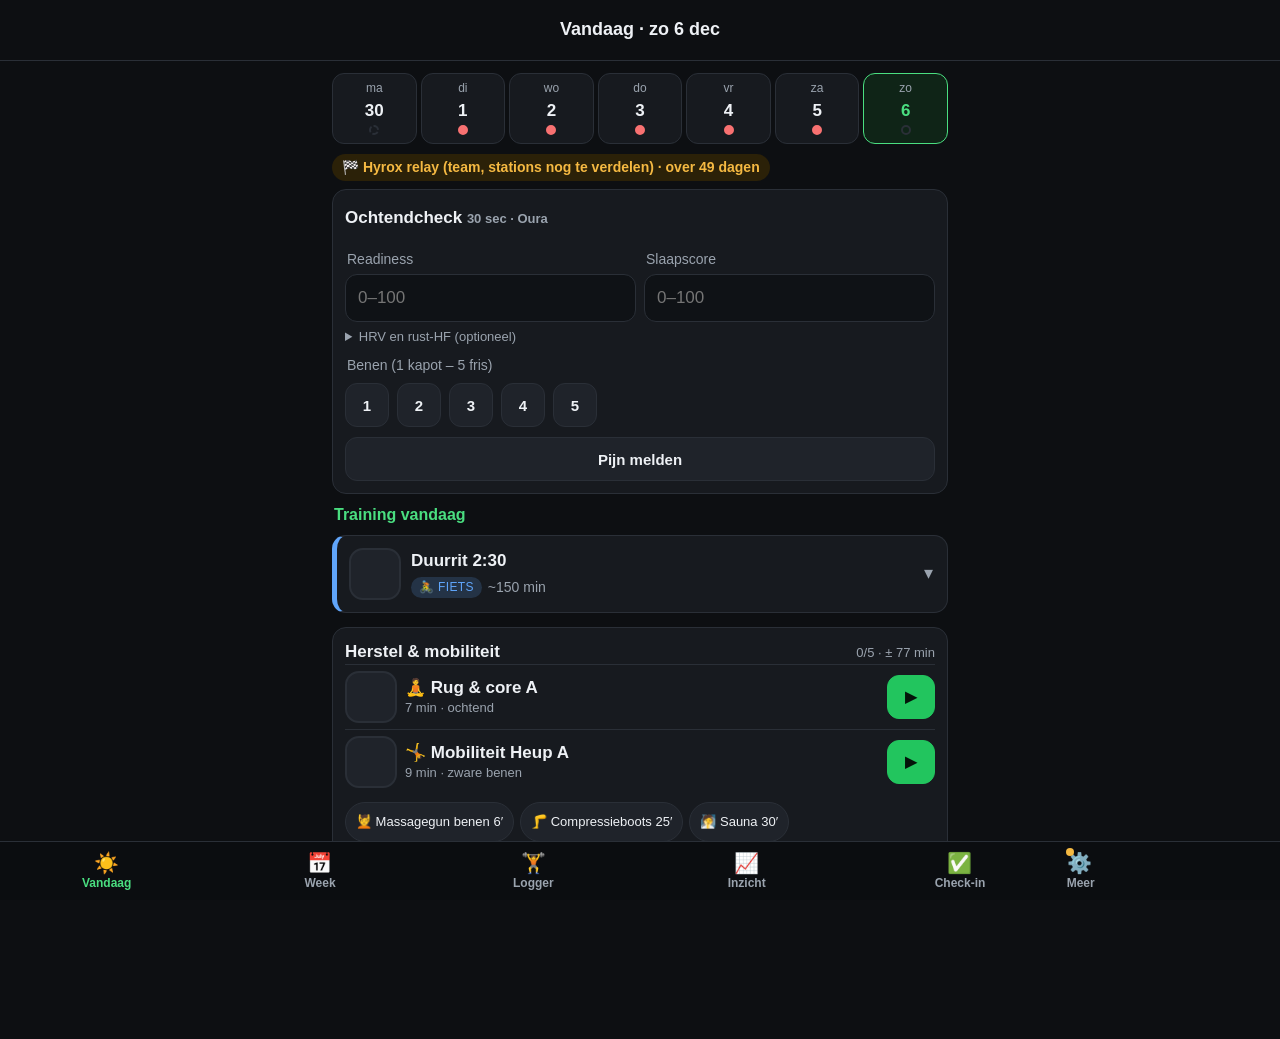
==== commit ce66b6e9: "v4.0.1: alle trainingskaarten standaard ingeklapt; W48 Ibiza voluit + reisdagen, W49 herstelweek Co-" ====
--- a/index.html
+++ b/index.html
@@ -215,7 +215,7 @@
 'use strict';
 /* ==== VASTE AFSPRAKEN — zie ONDERHOUD.md. NOOIT WIJZIGEN: KEY, oefeningcodes, bestaande QSETS-versies. ==== */
 const KEY = 'yorick-coach';
-const APP_VERSION = '4.0.0';
+const APP_VERSION = '4.0.1';
 const SCHEMA = 2;
 
 /* Check-in vragen per versie. Een bestaande versie NOOIT aanpassen; voeg een nieuwe versie toe. */
@@ -853,7 +853,7 @@
   h += '<div class="day today"><h2>Training '+(isT?'vandaag':fmtDay(d))+'</h2>';
   if(!w) h += '<div class="card mut">Geen plan voor deze week.</div>';
   else if(!items.length) h += '<div class="card mut">Niets gepland. Rust, of de routines hieronder.</div>';
-  for(const it of items){ const st = S.done[it.s.id]||{}; h += sessCard(it, m, {open: !(st.d || m.by[it.s.id] || st.skip)}); }
+  for(const it of items){ const st = S.done[it.s.id]||{}; h += sessCard(it, m, {}); }
   h += '</div>' + routinesCard(d, items) + '<div>';
   for(const a of m.extra.filter(x => x.date===d)) h += '<div class="strava"><b>Strava (niet gepland)</b> · '+esc(a.name)+'<div>'+actLine(a)+'</div></div>';
   h += '</div>';
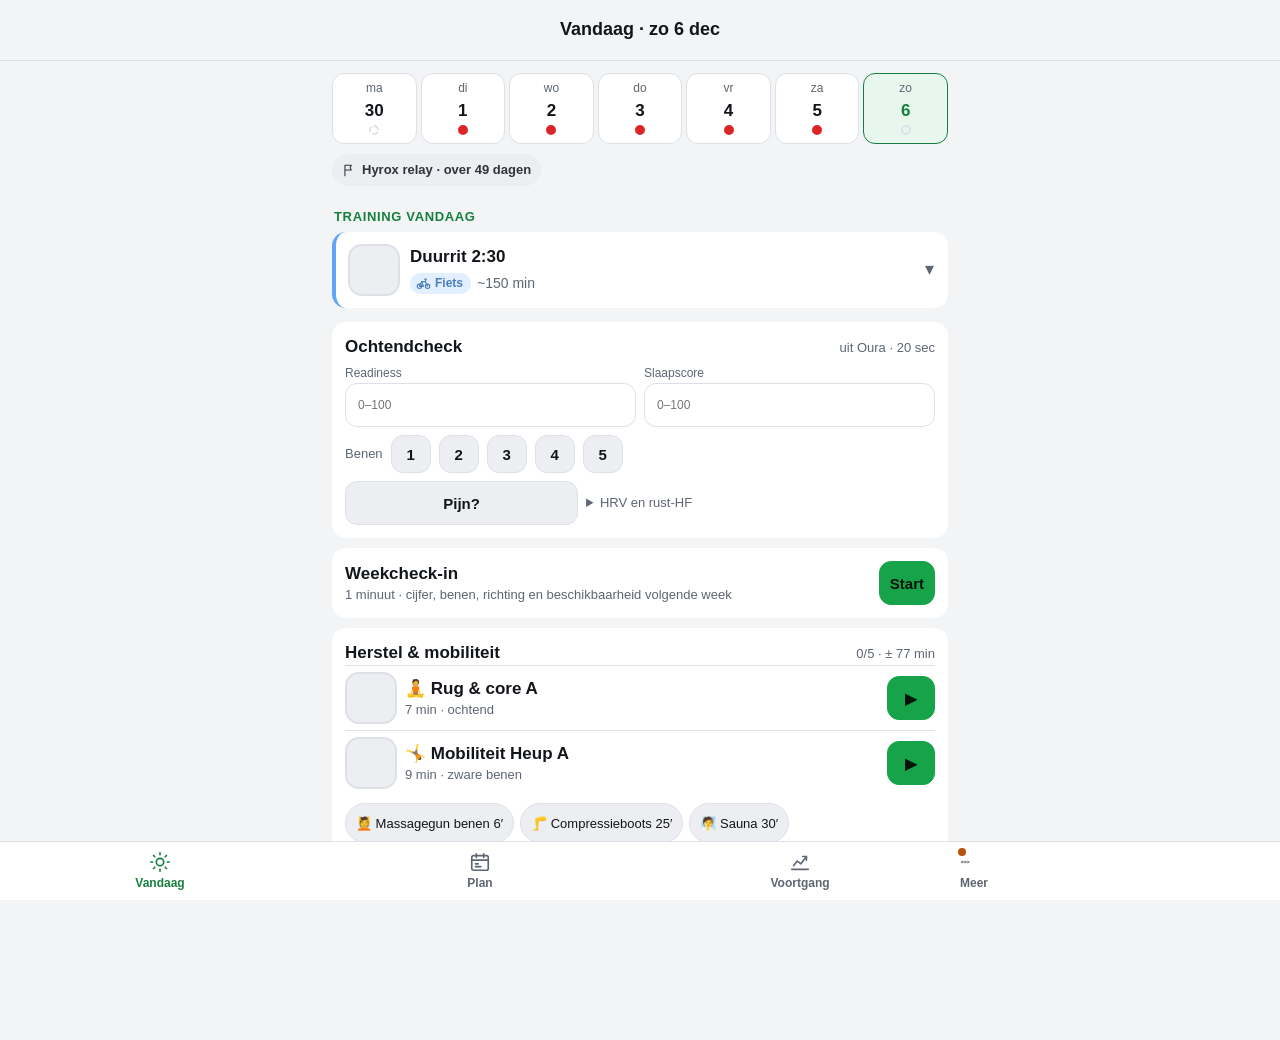
==== commit 1286db80: "v4.1.0: 4 tabbladen, logger met setrijen, timerbalk, coachadvies, lichte modus, code in modules - Va" ====
--- a/index.html
+++ b/index.html
@@ -16,177 +16,7 @@
 <link rel="apple-touch-startup-image" media="(device-width: 390px) and (device-height: 844px) and (-webkit-device-pixel-ratio: 3)" href="splash-1170x2532.png">
 <link rel="apple-touch-startup-image" media="(device-width: 375px) and (device-height: 812px) and (-webkit-device-pixel-ratio: 3)" href="splash-1125x2436.png">
 <title>Coach</title>
-<style>
-:root{--bg:#0d0f12;--card:#171a1f;--card2:#1f232a;--line:#2a2f37;--tx:#eef1f5;--mut:#9aa3ae;--acc:#4ade80;--acc2:#22c55e;--warn:#f5b942;--bad:#f87171;--blue:#60a5fa;--str:#fc6a2c}
-*{box-sizing:border-box;-webkit-tap-highlight-color:transparent}
-html,body{margin:0;background:var(--bg);color:var(--tx);font:17px/1.4 -apple-system,BlinkMacSystemFont,"Segoe UI",Roboto,sans-serif}
-body{padding:env(safe-area-inset-top) 0 calc(150px + env(safe-area-inset-bottom))}
-#back{padding:0 10px;white-space:nowrap}
-header{position:sticky;top:0;z-index:5;background:var(--bg);padding:8px 12px;border-bottom:1px solid var(--line)}
-.hrow{display:flex;align-items:center;gap:8px}
-.hrow h1{font-size:18px;margin:0;flex:1;text-align:center;min-width:0;overflow:hidden;text-overflow:ellipsis;white-space:nowrap}
-main{padding:12px 12px 0;max-width:640px;margin:0 auto}
-.card{background:var(--card);border:1px solid var(--line);border-radius:14px;padding:12px;margin-bottom:10px}
-.day{margin-bottom:14px}
-.day h2{font-size:16px;margin:4px 2px 8px;color:var(--mut);font-weight:600}
-.day h2::first-letter{text-transform:uppercase}
-.day.today h2{color:var(--acc)}
-.sess.done{border-color:#1f5134;background:#132018}
-.sess.skip{opacity:.55}
-.st{display:flex;gap:10px;align-items:flex-start}
-.st .tt{flex:1;min-width:0}
-button.tt.tap{background:none;border:0;color:inherit;font:inherit;text-align:left;padding:0;cursor:pointer;min-height:44px}
-.chev{color:var(--mut);font-size:18px;padding:12px 2px 0}
-.tt b{display:block;font-size:17px}
-.tag{display:inline-block;font-size:12px;padding:2px 8px;border-radius:99px;background:var(--card2);color:var(--mut);margin-right:6px;text-transform:uppercase;letter-spacing:.03em}
-.det{white-space:pre-wrap;color:#cfd5dc;font-size:15px;margin:8px 0 0}
-.mut{color:var(--mut);font-size:14px}
-.small{font-size:13px;color:var(--mut)}
-.btn{min-height:48px;min-width:48px;border-radius:12px;border:1px solid var(--line);background:var(--card2);color:var(--tx);font:inherit;font-weight:600;padding:0 14px;cursor:pointer}
-.btn:active{transform:scale(.97)}
-.btn.pri{background:var(--acc2);border-color:var(--acc2);color:#04140a}
-.btn.warn{background:#3a2a0b;border-color:var(--warn);color:var(--warn)}
-.btn.bad{background:#3a1414;border-color:var(--bad);color:var(--bad)}
-.btn.sm{min-height:44px;padding:0 10px;font-size:15px}
-.btn.link{background:none;border:0;color:var(--blue);padding:0 4px;min-height:44px}
-.chk{width:52px;height:52px;border-radius:14px;border:2px solid var(--line);background:var(--card2);color:transparent;font-size:26px;font-weight:800;flex:none}
-.chk.on{background:var(--acc2);border-color:var(--acc2);color:#04140a}
-.chk.st2{border-color:var(--str);color:var(--str)}
-.row{display:flex;gap:8px;align-items:center;flex-wrap:wrap;margin-top:10px}
-.row>*{flex:1 1 auto;min-width:0}
-.row.nw{flex-wrap:nowrap}
-.row.nw input.num{flex:0 0 84px;width:84px}
-input,select,textarea{font:inherit;color:var(--tx);background:#0f1216;border:1px solid var(--line);border-radius:12px;min-height:48px;padding:10px 12px;width:100%}
-textarea{min-height:84px}
-input.num{width:100px;flex:0 0 100px;text-align:center}
-label.f{display:block;font-size:14px;color:var(--mut);margin:10px 2px 4px}
-.banner{border-radius:12px;padding:10px 12px;margin-bottom:10px;font-size:15px}
-.banner.concept{background:#2b2108;border:1px solid var(--warn);color:var(--warn)}
-.banner.def{background:#0f2417;border:1px solid #1f5134;color:var(--acc)}
-.banner.info{background:#0f1a2a;border:1px solid #23406a;color:#bcd6ff}
-.banner.rood{background:#3a1414;border:1px solid var(--bad);color:#ffd0d0}
-.banner.oranje{background:#2b2108;border:1px solid var(--warn);color:#ffe7b0}
-.banner.groen{background:#0f2417;border:1px solid #1f5134;color:#c9f7d8}
-.chips{display:flex;flex-wrap:wrap;gap:8px;margin-top:8px}
-.chip{min-width:48px;min-height:48px;border-radius:12px;border:1px solid var(--line);background:var(--card2);color:var(--tx);font:inherit;font-weight:700;font-size:17px;padding:0 10px}
-.chip.on{background:var(--blue);border-color:var(--blue);color:#06101f}
-.chip.tgt{border-color:var(--acc)}
-.avday{display:flex;align-items:center;gap:8px;border-top:1px solid var(--line);margin-top:6px;padding-top:6px}.avday b{width:78px;font-size:15px}
-.avrow3{flex:1;display:grid;grid-template-columns:1fr 1fr 1fr;gap:6px}.avrow3 .chip{min-width:0;min-height:44px;font-size:14px;padding:0 4px}
-.avrow{display:grid;grid-template-columns:repeat(6,1fr);gap:4px;margin-top:6px}
-.avrow .chip{min-width:0;min-height:44px;font-size:13px;padding:0 2px}
-.chips.sm .chip{min-width:44px;min-height:44px;font-size:15px}
-.kg{display:flex;align-items:center;gap:8px;margin-top:10px}
-.kg input{flex:1;text-align:center;font-size:30px;font-weight:800;font-variant-numeric:tabular-nums;min-height:60px}
-.kg .btn{min-height:60px;min-width:60px;font-size:26px}
-.chips.big .chip{min-width:58px;min-height:58px;font-size:22px}
-.sets{display:flex;flex-wrap:wrap;gap:6px;margin-top:8px}
-.set{background:#0f2417;border:1px solid #1f5134;border-radius:10px;padding:6px 8px;font-size:15px;display:flex;align-items:center;gap:6px}
-.set button{background:none;border:0;color:var(--bad);font-size:20px;min-width:36px;min-height:36px}
-.hint{font-size:14px;margin-top:6px}
-.hint.sug{color:var(--acc)}
-.strava{margin-top:8px;padding:8px 10px;border-radius:10px;background:#2a160c;border:1px solid #6b3415;font-size:15px}
-.strava b{color:var(--str)}
-nav.tabs{position:fixed;bottom:0;left:0;right:0;z-index:6;display:grid;grid-template-columns:repeat(6,1fr);background:#0b0d10;border-top:1px solid var(--line);padding-bottom:env(safe-area-inset-bottom)}
-nav.tabs button{background:none;border:0;color:var(--mut);font:inherit;font-size:12px;font-weight:600;min-height:58px;padding:4px 0}
-nav.tabs button span{display:block;font-size:20px;line-height:1.2}
-nav.tabs button.on{color:var(--acc)}
-a{color:var(--blue)}
-#rp a.btn{text-decoration:none;color:var(--tx)}
-#tabs button.dot{position:relative}#tabs button.dot::after{content:'';position:absolute;top:6px;right:22%;width:8px;height:8px;border-radius:50%;background:var(--warn)}
-#rp{position:fixed;inset:0;z-index:30;background:var(--bg);display:none;flex-direction:column;padding:calc(14px + env(safe-area-inset-top)) 16px calc(16px + env(safe-area-inset-bottom))}
-#rp.show{display:flex}
-#rp .rpt{font-size:14px;color:var(--mut);display:flex;justify-content:space-between;align-items:center}
-#rp .rpbar{height:6px;background:var(--line);border-radius:3px;margin:10px 0 18px;overflow:hidden}#rp .rpbar i{display:block;height:100%;background:var(--acc)}
-#rp .rpn{font-size:26px;font-weight:700;line-height:1.2}
-#rp .rps{font-size:17px;color:var(--acc);margin-top:4px;min-height:22px}
-#rp .rpbig{font-size:84px;font-weight:800;text-align:center;margin:auto 0 6px;font-variant-numeric:tabular-nums;line-height:1}
-#rp .rpbig.reps{font-size:44px}
-#rp .rpph{text-align:center;font-size:16px;color:var(--mut);min-height:22px}
-#rp .rpcue{font-size:16px;margin:12px 0;min-height:44px;color:var(--tx);overflow:auto;max-height:40vh}
-#rp .rpnext{font-size:14px;color:var(--mut);margin-bottom:12px}
-#rp .rpctl{display:grid;grid-template-columns:1fr 1fr 2fr;gap:8px}
-#rp .rpctl .btn{min-height:56px;font-size:18px}
-.rtrow{display:flex;align-items:center;gap:8px;padding:6px 0;border-top:1px solid var(--line)}
-.rtrow:first-of-type{border-top:0}
-.rtrow .nm{flex:1;min-width:0}
-.glance{color:var(--acc);margin-top:2px}
-.rtrow .rtw{white-space:nowrap;overflow:hidden;text-overflow:ellipsis}
-.rtrow .btn.sm{min-width:48px}
-.rtchips{display:flex;flex-wrap:wrap;gap:6px;margin-top:8px}
-.rtchip{border:1px solid var(--line);background:var(--card2);color:var(--tx);border-radius:999px;padding:0 10px;min-height:40px;font-size:13px;white-space:nowrap}
-.rtchip.on{border-color:var(--acc);color:var(--acc)}
-#timer{position:fixed;right:12px;bottom:calc(72px + env(safe-area-inset-bottom));z-index:7;display:none;align-items:center;gap:8px;flex-direction:row-reverse}
-#timer.show{display:flex}
-body.timeron{padding-bottom:calc(240px + env(safe-area-inset-bottom))}
-#ring{width:84px;height:84px;border-radius:50%;background:#0b1a12;border:0;padding:0;position:relative;box-shadow:0 6px 20px rgba(0,0,0,.5)}
-#ring svg{position:absolute;inset:0}
-#ring .t{position:relative;font-size:21px;font-weight:800;font-variant-numeric:tabular-nums;color:var(--tx)}
-#timer.end #ring{background:#3a2a0b}
-#tctl{display:none;gap:6px;background:#0b0d10;border:1px solid var(--line);border-radius:14px;padding:6px}
-#timer.ctl #tctl{display:flex}
-#flash{position:fixed;inset:0;z-index:20;background:var(--acc2);display:none;align-items:center;justify-content:center;font-size:44px;font-weight:900;color:#04140a;pointer-events:none}
-#flash.show{display:flex;animation:fl 1.6s ease-out forwards}
-@keyframes fl{0%{opacity:1}70%{opacity:.9}100%{opacity:0}}
-table{width:100%;border-collapse:collapse;font-size:15px}
-td,th{padding:7px 4px;border-bottom:1px solid var(--line);text-align:left;vertical-align:top}
-th{color:var(--mut);font-weight:600;font-size:13px}
-td.r,th.r{text-align:right}
-.calc{background:#0f1a2a;border:1px solid #23406a;border-radius:12px;padding:10px;margin-top:10px;font-size:15px}
-.calc b{color:var(--blue)}
-h3{margin:4px 0 6px;font-size:17px}
-.toast{position:fixed;top:calc(12px + env(safe-area-inset-top));left:50%;transform:translateX(-50%);background:var(--acc2);color:#04140a;font-weight:700;padding:10px 16px;border-radius:12px;z-index:21;display:none;max-width:90vw;text-align:center}
-.bar{height:10px;border-radius:6px;background:var(--card2);overflow:hidden;margin-top:4px}
-.bar i{display:block;height:100%;background:var(--acc2)}
-.kv{display:flex;justify-content:space-between;gap:8px;padding:6px 0;border-bottom:1px solid var(--line);font-size:15px}
-.kv:last-child{border-bottom:0}
-.kv span:last-child{font-variant-numeric:tabular-nums;text-align:right}
-svg text{fill:var(--mut);font-size:10px}
-.pill{display:inline-block;padding:2px 8px;border-radius:99px;font-size:12px;font-weight:700;margin-left:4px}
-.pill.o{background:#2b2108;color:var(--warn)}
-.pill.g{background:#0f2417;color:#4ade80}
-.sess{border-left:5px solid var(--tc,var(--line))}
-.tag.c{background:color-mix(in srgb, var(--tc) 18%, transparent);color:var(--tc)}
-.strip{display:grid;grid-template-columns:repeat(7,1fr);gap:4px;margin-bottom:10px}
-.strip button{background:var(--card);border:1px solid var(--line);border-radius:12px;color:var(--mut);font:inherit;font-size:12px;padding:6px 0 8px;min-height:62px;display:flex;flex-direction:column;align-items:center;gap:2px}
-.strip button b{font-size:17px;color:var(--tx)}
-.strip button.sel{border-color:var(--acc);background:#0f2417}
-.strip button.td b{color:var(--acc)}
-.dot{width:10px;height:10px;border-radius:50%;border:2px solid var(--line)}
-.dot.ok{background:var(--acc2);border-color:var(--acc2)}.dot.part{background:var(--warn);border-color:var(--warn)}.dot.miss{background:var(--bad);border-color:var(--bad)}
-.dot.alt{background:var(--blue);border-color:var(--blue)}.dot.rest{border-style:dashed}
-.exrow{width:100%;text-align:left;display:flex;justify-content:space-between;align-items:center;gap:8px;background:var(--card);border:1px solid var(--line);border-radius:14px;color:var(--tx);font:inherit;min-height:56px;padding:8px 12px;margin-bottom:8px}
-.exrow.done{border-color:#1f5134;background:#132018}
-.exfocus{border:2px solid var(--acc)}
-.info{background:#0f1a2a;border:1px solid #23406a;border-radius:10px;padding:8px 10px;font-size:14px;margin-top:6px;color:#cfe0ff}
-.ib{background:none;border:1px solid #23406a;color:#9cc2ff;border-radius:50%;width:26px;height:26px;min-width:26px;font-size:13px;font-weight:700;margin-left:6px;padding:0}
-.race{display:inline-block;background:#2b2108;color:var(--warn);border-radius:99px;padding:4px 10px;font-size:14px;font-weight:600;margin:0 6px 8px 0}
-
-.sess .st{align-items:center}
-.sess .meta{display:flex;flex-wrap:wrap;gap:6px;align-items:center;margin-top:4px;font-size:14px;color:var(--mut)}
-.sess .meta .tag{margin:0}
-.sess .body{border-top:1px solid var(--line);margin-top:10px;padding-top:8px}
-.pill.r{background:#3a1616;color:var(--bad)}
-.extab{width:100%;margin-top:8px}.extab td{padding:6px 4px;border-bottom:1px solid var(--line);vertical-align:top}
-.chev{padding:0 2px}
-
-.presc{display:flex;flex-wrap:wrap;gap:6px;margin:8px 0}.presc span{background:var(--card2);border-radius:10px;padding:6px 10px;font-size:14px;color:var(--mut)}.presc b{color:var(--tx)}
-.up{text-transform:uppercase;letter-spacing:.04em;color:var(--tc,var(--acc))}
-.optchips .chip{font-size:14px;min-height:40px;font-weight:600}
-.kgl{margin-top:8px}
-.gsg{display:grid;grid-template-columns:repeat(3,1fr);gap:8px;margin-top:10px}
-.gs{background:var(--card2);border-radius:10px;padding:6px 8px;font-size:13px;color:var(--mut);border:1px solid transparent}.gs.me{border-color:var(--acc)}
-.gs b{display:block;color:var(--tx);font-size:16px}.gs b i{font-style:normal;color:var(--mut);font-size:12px;font-weight:600}.gs .bar{height:5px}
-
-.seg{display:flex;background:var(--card2);border:1px solid var(--line);border-radius:12px;padding:3px;gap:2px;margin:0 0 10px;overflow-x:auto}
-.seg button{flex:1;min-height:40px;border:0;border-radius:9px;background:none;color:var(--mut);font:inherit;font-weight:600;font-size:14px;padding:0 8px;white-space:nowrap}
-.seg button.on{background:var(--card);color:var(--tx);box-shadow:0 1px 0 var(--line)}
-.seg.sm{width:max-content;margin-left:auto}.seg.sm button{min-height:32px;font-size:13px;flex:none}
-.kpis{display:grid;grid-template-columns:1fr 1fr;gap:8px;margin-bottom:12px}
-.kpi{background:var(--card);border:1px solid var(--line);border-radius:14px;padding:10px 12px}
-.kpi span{display:block;font-size:12px;color:var(--mut);text-transform:uppercase;letter-spacing:.03em}.kpi b{display:block;font-size:24px;margin:2px 0}.kpi i{font-style:normal;font-size:12px;color:var(--mut)}
-.nextrace b{display:block;font-size:17px;margin:2px 0}
-</style>
+<link rel="stylesheet" href="css/app.css">
 </head>
 <body>
 <header>
@@ -199,1381 +29,20 @@
 </header>
 <main id="view"><p class="mut">Laden…</p></main>
 <div id="rp" role="dialog" aria-label="Routine"></div>
-<div id="timer"><button id="ring" aria-label="Rusttimer"><svg viewBox="0 0 84 84"><circle cx="42" cy="42" r="37" fill="none" stroke="#1f2a24" stroke-width="6"/><circle id="rarc" cx="42" cy="42" r="37" fill="none" stroke="#22c55e" stroke-width="6" stroke-linecap="round" transform="rotate(-90 42 42)" stroke-dasharray="232.5" stroke-dashoffset="0"/></svg><span class="t" id="tval">0:00</span></button>
+<div id="timer"><button id="ring" aria-label="Rusttimer"><i id="tfill"></i><span class="tl">Rust</span><span class="t" id="tval">0:00</span></button>
   <div id="tctl"><button class="btn sm" data-tadd="-15">−15</button><button class="btn sm" data-tadd="15">+15</button><button class="btn sm" id="tstop">Stop</button></div></div>
 <div id="flash">RUST VOORBIJ</div>
 <div class="toast" id="toast"></div>
 <nav class="tabs" id="tabs">
-  <button data-tab="vandaag"><span>☀️</span>Vandaag</button>
-  <button data-tab="week"><span>📅</span>Week</button>
-  <button data-tab="log"><span>🏋️</span>Logger</button>
-  <button data-tab="inzicht"><span>📈</span>Inzicht</button>
-  <button data-tab="check"><span>✅</span>Check-in</button>
-  <button data-tab="meer"><span>⚙️</span>Meer</button>
+  <button data-tab="vandaag"><span><svg viewBox="0 0 24 24" width="22" height="22" fill="none" stroke="currentColor" stroke-width="1.8" stroke-linecap="round" stroke-linejoin="round"><circle cx="12" cy="12" r="4"/><path d="M12 2v2M12 20v2M4.9 4.9l1.4 1.4M17.7 17.7l1.4 1.4M2 12h2M20 12h2M4.9 19.1l1.4-1.4M17.7 6.3l1.4-1.4"/></svg></span>Vandaag</button>
+  <button data-tab="week"><span><svg viewBox="0 0 24 24" width="22" height="22" fill="none" stroke="currentColor" stroke-width="1.8" stroke-linecap="round" stroke-linejoin="round"><rect x="3" y="5" width="18" height="16" rx="2"/><path d="M3 10h18M8 3v4M16 3v4M7 14h3M7 17h6"/></svg></span>Plan</button>
+  <button data-tab="inzicht"><span><svg viewBox="0 0 24 24" width="22" height="22" fill="none" stroke="currentColor" stroke-width="1.8" stroke-linecap="round" stroke-linejoin="round"><path d="M3 20h18"/><path d="M5 16l4-5 4 3 6-8"/><path d="M15 6h4v4"/></svg></span>Voortgang</button>
+  <button data-tab="meer"><span><svg viewBox="0 0 24 24" width="22" height="22" fill="none" stroke="currentColor" stroke-width="1.8" stroke-linecap="round" stroke-linejoin="round"><circle cx="5" cy="12" r="2.2"/><circle cx="12" cy="12" r="2.2"/><circle cx="19" cy="12" r="2.2"/></svg></span>Meer</button>
 </nav>
-<script>
-'use strict';
-/* ==== VASTE AFSPRAKEN — zie ONDERHOUD.md. NOOIT WIJZIGEN: KEY, oefeningcodes, bestaande QSETS-versies. ==== */
-const KEY = 'yorick-coach';
-const APP_VERSION = '4.0.1';
-const SCHEMA = 2;
-
-/* Check-in vragen per versie. Een bestaande versie NOOIT aanpassen; voeg een nieuwe versie toe. */
-const QSETS = {
-  1: [
-    {k:'cijfer', q:'Cijfer voor deze week', t:'scale', min:1, max:10},
-    {k:'zwaarte', q:'Zwaarte van de week (gem. sessie-RPE)', t:'scale', min:1, max:10},
-    {k:'herstel', q:'Slaap & herstel (1 slecht – 5 top)', t:'scale', min:1, max:5},
-    {k:'oura', q:'Oura: gem. HRV / rust-HF (optioneel)', t:'text'},
-    {k:'pijn', q:'Pijntjes: waar, 0–10, wanneer (leeg = geen)', t:'area'},
-    {k:'besch', q:'Beschikbaarheid volgende week', t:'avail'},
-    {k:'richting', q:'Volgende week', t:'pick', opts:['Tandje erbij','Zo laten','Terug']},
-    {k:'opm', q:'Overig voor de coach', t:'area'}
-  ],
-  2: [
-    {k:'cijfer', q:'Cijfer voor deze week', t:'scale', min:1, max:10},
-    {k:'benen', q:'Benen aan het eind van de week (1 kapot – 5 fris)', t:'scale', min:1, max:5},
-    {k:'pijn', q:'Pijntjes: waar, 0–10, wanneer (leeg = geen)', t:'area'},
-    {k:'richting', q:'Volgende week', t:'pick', opts:['Tandje erbij','Zo laten','Terug']},
-    {k:'opm', q:'Overig voor de coach', t:'area'}
-  ]
-};
-QSETS[3] = [
-  {k:'cijfer', q:'Cijfer voor deze week', t:'scale', min:1, max:10},
-  {k:'benen', q:'Benen aan het eind van de week (1 kapot – 5 fris)', t:'scale', min:1, max:5},
-  {k:'richting', q:'Volgende week', t:'pick', opts:['Tandje erbij','Zo laten','Terug']},
-  {k:'opm', q:'Opmerkingen voor de coach (optioneel)', t:'area'}
-];
-const QV_CURRENT = 3;
-const TYPE_LABEL = {run:'Lopen',bike:'Fiets',swim:'Zwem',strength:'Kracht',plyo:'Plyo',hyrox:'Hyrox',mobility:'Mobiliteit',rest:'Rust',race:'Wedstrijd'};
-const DAYS = ['ma','di','wo','do','vr','za','zo'];
-const SLOTS = ['Niet','1×','2×','Alleen ochtend','Alleen avond','Lang'];
-const SKIPS = ['Ziek','Agenda','Vermoeid','Pijn','Weer','Anders'];
-const TYPE_ICON = {run:'🏃',bike:'🚴',swim:'🏊',strength:'🏋️',plyo:'⚡',hyrox:'🔥',mobility:'🧘',rest:'😴',race:'🏁'};
-const TYPE_COLOR = {run:'#4ade80',bike:'#60a5fa',swim:'#22d3ee',strength:'#a78bfa',plyo:'#f472b6',hyrox:'#fb923c',mobility:'#2dd4bf',rest:'#6b7280',race:'#f5b942'};
-const PAIN_LOCS = ['Kuit L','Kuit R','Scheen L','Scheen R','Achilles/hiel L','Achilles/hiel R','Knie L','Knie R','Heup/lies','Onderrug','Voet','Schouder','Anders'];
-const INFO = {
-  rpe:'Sessie-RPE (schaal 0–10), ± 30 min na afloop: hoe zwaar was de héle training? 1–2 heel licht · 3–4 rustig, praten gaat · 5–6 stevig · 7–8 zwaar · 9 bijna maximaal · 10 maximaal. RPE × minuten = belasting.',
-  rir:'RIR = reps in reserve: hoeveel nette herhalingen had je nog gekund? 0 = falen · 1 = nog één · 2 = nog twee · 3–4 = ruim over. Doel staat bij de oefening; eerlijk inschatten is belangrijker dan zwaar.'
-};
-/* Standaard-alternatieven per sessietype. Het plan kan per sessie eigen 'alts' meegeven. */
-function altOptions(s){
-  if(Array.isArray(s.alts) && s.alts.length) return s.alts;
-  const long = (s.km||0) >= 18;
-  return ({
-    run: long ? ['Ingekort: 60–70% van de afstand, zelfde rustige tempo','KICKR 2 u Z2 (60–70% FTP) i.p.v. lopen','Easy 45–60 min, HF ≤ 145']
-              : ['Ingekort: helft van de hoofdset, zelfde tempo','Easy 30–40 min, HF ≤ 145','KICKR 45–60 min Z2 i.p.v. lopen'],
-    bike: ['Ingekort: 45 min Z2','Easy run 30–40 min, HF ≤ 145','Zwemmen 1500 m rustig'],
-    swim: ['KICKR 45 min Z2','Mobiliteit 20 min'],
-    strength: ['Mini: eerste 3 oefeningen, 2 werksets, zelfde gewicht','Thuis 25 min: push-ups, split squats, elastiek-rows, calf raises, 3 rondes'],
-    plyo: ['Alleen pogo’s 2×15 + 3 box jumps','Overslaan, alleen warming-up + loopscholing'],
-    hyrox: ['Engine op KICKR: 6 × 3 min hard / 2 min rustig','Mini: 2 rondes i.p.v. 4','Upper B + core i.p.v. Hyrox'],
-    mobility: ['Kort: 5 min couch stretch + 90/90'],
-    race: []
-  })[s.t] || [];
-}
-const MAIN_LIFTS = ['SQ','RDL','BSS','HT','BP','OHP','PU','LP'];
-const SPORTMAP = {run:['Run','TrailRun','VirtualRun'], race:['Run','TrailRun','VirtualRun'], bike:['Ride','VirtualRide','GravelRide','MountainBikeRide'],
-  swim:['Swim'], strength:['WeightTraining'], hyrox:['Workout','HighIntensityIntervalTraining','Crossfit','WeightTraining'], mobility:['WeightTraining','Yoga']};
-const RUNS = ['Run','TrailRun','VirtualRun'];
-
-/* ---------- opslag ---------- */
-function blank(){ return {schema:SCHEMA, done:{}, moves:{}, swaps:{}, extra:{}, exskip:{}, custom:{}, body:[], rt:{}, mob:[], sets:[], cardio:[], checkins:{}, avail:{}, daily:{},
-  settings:{ftp:null,lthr:null,tpace:null,sheetUrl:'',lastBackup:null,seenPlan:null}, queue:[]}; }
-function migrate(o){
-  const b = blank();
-  if(!o || typeof o !== 'object') return b;
-  for(const k of Object.keys(b)) if(o[k] === undefined || o[k] === null) o[k] = b[k];
-  if(typeof o.settings!=='object') o.settings = b.settings;
-  for(const k of Object.keys(b.settings)) if(o.settings[k] === undefined) o.settings[k] = b.settings[k];
-  for(const k of ['sets','cardio','queue','body','mob']) if(!Array.isArray(o[k])) o[k] = [];
-  o.schema = Math.max(o.schema||1, SCHEMA);
-  return o; // onbekende velden blijven bewaard
-}
-function load(){ try { return migrate(JSON.parse(localStorage.getItem(KEY))); } catch(e){ return blank(); } }
-let S = load();
-function save(){ try { localStorage.setItem(KEY, JSON.stringify(S)); } catch(e){ toast('Opslaan mislukt: '+e.message); } }
-function enqueue(kind, id, date, data){
-  S.queue = S.queue.filter(q => !(q.kind===kind && q.id===id));
-  S.queue.push({kind, id, date, data, ts:Date.now()});
-  save(); scheduleSync();
-}
-
-/* ---------- data ---------- */
-let PLAN = null, STRAVA = {activities:[]};
-async function loadData(){
-  try { const r = await fetch('plan.json', {cache:'no-cache'}); PLAN = await r.json(); } catch(e){ PLAN = null; }
-  try { const r = await fetch('strava.json', {cache:'no-cache'}); if(r.ok) STRAVA = await r.json(); } catch(e){}
-}
-const EXN = c => (PLAN && PLAN.exercises[c]) || (S.custom||{})[c] || {n:c, inc:2.5};
-const GROUPS = ['borst','rug','schouders','biceps','triceps','quads','hamstrings','bilspieren','adductoren','kuiten','scheen','core','plyo','hyrox','overig'];
-/* Oefeningen van een sessie = plan + zelf toegevoegd. Wissels via S.swaps; overgeslagen via S.exskip. */
-const hasEx = s => !!((s.ex&&s.ex.length) || (s.bl&&s.bl.length));
-function sessEx(s){ return (s.ex||[]).concat(blocksOf(s), (S.extra[s.id]||[])); }
-/* spiergroep-blokken: plan schrijft groep + reps/RIR/rust voor, jij kiest de oefening (laatst gekozen = standaard) */
-function blocksOf(s){ return (s.bl||[]).map((b, i) => Object.assign({c:'B'+i, blk:true, dflt: lastPick(b)}, b)); }
-/* harde sets per spiergroep deze week vs doel; benendoelen lager in weken met veel loopbelasting of een wedstrijd */
-const MG = [['borst','Borst'],['rug','Rug'],['schouders','Schouders'],['biceps','Biceps'],['triceps','Triceps'],['quads','Quads'],['hamstrings','Hamstrings'],['bilspieren','Bil'],['kuiten','Kuiten'],['adductoren','Adductoren'],['core','Core']];
-function groupTargets(wstart){ const tg = Object.assign({}, PLAN.setTargets||{}); const w = weekByStart(wstart); if(!w) return {tg, why:''};
-  const its = weekItems(w); const km = its.reduce((p,i) => p + (['run','race'].includes(i.s.t) ? (i.s.km||0) : 0), 0); const race = its.some(i => i.s.t==='race');
-  let f = 1, why = ''; if(race){ f = 0.6; why = 'wedstrijdweek'; } else if(km >= 50){ f = 0.75; why = fmtN(km)+' km lopen gepland'; }
-  if(f < 1) for(const g of ['quads','hamstrings','bilspieren','adductoren']) if(tg[g]) tg[g] = Math.round(tg[g]*f);
-  return {tg, why}; }
-function weekGroupSets(wstart){ const b = addDays(wstart,6), per = {}; for(const x of S.sets) if(work(x) && x.date>=wstart && x.date<=b && (x.rir==null||x.rir<=4)){ const g = EXN(x.code).g; if(g) per[g] = (per[g]||0)+1; } return per; }
-function groupStrip(s, date){ const ws = mondayOf(date); const {tg, why} = groupTargets(ws); const per = weekGroupSets(ws); const mine = new Set(sessEx(s).map(e => EXN(cOf(s.id, e)).g));
-  const cells = MG.filter(([g]) => tg[g]).map(([g,n]) => { const v = per[g]||0, t = tg[g]; return '<div class="gs'+(mine.has(g)?' me':'')+'"><span>'+n+'</span><b>'+v+'<i>/'+t+'</i></b><div class="bar"><i style="width:'+Math.min(100, Math.round(v/t*100))+'%'+(v>=t?';background:var(--acc)':'')+'"></i></div></div>'; }).join('');
-  return '<details class="card"'+(ui.gsOpen?' open':'')+' data-gsopen="1"><summary><b>Spiergroepen deze week</b> <span class="small">harde sets / doel'+(why?' · benen lager: '+esc(why):'')+'</span></summary><div class="gsg">'+cells+'</div><div class="small" style="margin-top:6px">Omlijnd = deze sessie. Richtlijn 6–10+ harde sets per spiergroep per week voor groei; benen lager omdat lopen en fietsen ze al belasten.</div></details>'; }
-function lastPick(b){ let best = null; for(const x of S.sets) if(!x.del && b.opts.includes(x.code) && (!best || x.ts > best.ts)) best = x; return best ? best.code : b.opts[0]; }
-function cOf(sid, e){ return S.swaps[sid+'|'+e.c] || e.dflt || e.c; }
-const EQ = {bb:'Barbell', db:'Dumbbells', m:'Machine', c:'Kabel', bw:'Lichaamsgewicht', sm:'Smith', kb:'Kettlebell', bal:'Bal'};
-function kgLabel(code){ const q = EXN(code).eq; return q==='db' ? 'kg per dumbbell' : q==='bb' ? 'kg totaal (incl. stang)' : q==='sm' ? 'kg op de stang' : q==='bw' ? '+ extra kg' : q==='kb' ? 'kg per kettlebell' : 'kg'; }
-function allExercises(){ const all = Object.assign({}, (PLAN&&PLAN.exercises)||{}, S.custom||{}); return Object.keys(all).map(c => ({c, x:all[c]})).sort((a,b)=> a.x.n.localeCompare(b.x.n)); }
-function defaultsFor(code){ const u = unitOf(code); return u==='kg' ? {s:3,lo:8,hi:12,rir:2,rest:90} : u==='s' ? {s:3,lo:30,hi:45,rir:0,rest:45} : u==='m' ? {s:3,lo:20,hi:40,rir:0,rest:60} : {s:3,lo:8,hi:12,rir:0,rest:60}; }
-const unitOf = c => EXN(c).u || 'kg';
-const setting = k => S.settings[k] ?? (PLAN && PLAN.athlete[k]);
-const work = x => !x.del && !x.wu; // werksets: niet verwijderd, geen opwarmset
-const num = v => { if(v===null || v===undefined) return null; const s = String(v).trim().replace(',', '.'); if(s==='') return null; const n = Number(s); return isNaN(n) ? null : n; };
-
-/* ---------- datum ---------- */
-const pad = n => String(n).padStart(2,'0');
-function iso(d){ return d.getFullYear()+'-'+pad(d.getMonth()+1)+'-'+pad(d.getDate()); }
-function today(){ return iso(new Date()); }
-function parseD(s){ const [y,m,d] = s.split('-').map(Number); return new Date(y, m-1, d, 12); }
-function addDays(s, n){ const d = parseD(s); d.setDate(d.getDate()+n); return iso(d); }
-function weekIdOf(s){ const d = parseD(s); const t = new Date(Date.UTC(d.getFullYear(), d.getMonth(), d.getDate()));
-  const dn = (t.getUTCDay()+6)%7; t.setUTCDate(t.getUTCDate()-dn+3); const fy = t.getUTCFullYear();
-  const f = new Date(Date.UTC(fy,0,4)); const w = 1 + Math.round(((t - f)/864e5 - 3 + ((f.getUTCDay()+6)%7))/7);
-  return fy+'-W'+pad(w); }
-function mondayOf(s){ const d = parseD(s); const dn = (d.getDay()+6)%7; return addDays(s, -dn); }
-const MND = ['jan','feb','mrt','apr','mei','jun','jul','aug','sep','okt','nov','dec'];
-function fmtDay(s){ const d = parseD(s); return DAYS[(d.getDay()+6)%7]+' '+d.getDate()+' '+MND[d.getMonth()]; }
-function fmtPace(sec){ sec = Math.round(sec); return Math.floor(sec/60)+':'+String(sec%60).padStart(2,'0'); }
-function fmtSec(t){ t = Math.round(t); const h = Math.floor(t/3600), m = Math.floor(t%3600/60), s = t%60; return h ? h+':'+pad(m)+':'+pad(s) : m+':'+pad(s); }
-const fmtN = (n, d=1) => (Math.round(n*Math.pow(10,d))/Math.pow(10,d)).toString().replace('.', ',');
-const fmtH = sec => fmtN(sec/3600)+' u';
-const fmtKg = k => fmtN(k, 2);
-/* tijdvelden: alleen cijfers typen (numeriek toetsenbord heeft geen ':'), de app zet de dubbele punten zelf. 5230 → 52:30, 14512 → 1:45:12 */
-function tmFormat(v){ const d = String(v).replace(/\D/g, '').replace(/^0+(?=\d{3})/, '').slice(0, 6); if(d.length <= 2) return d; if(d.length <= 4) return d.slice(0,-2)+':'+d.slice(-2); return d.slice(0,-4)+':'+d.slice(-4,-2)+':'+d.slice(-2); }
-/* mode h: losse 1–2 cijfers = minuten (duur); mode s: = seconden (holds, tempo) */
-function tmParse(v, mode){ const t = String(v||'').trim(); if(!t) return NaN; if(!t.includes(':')){ const n = Number(t.replace(',', '.')); return isNaN(n) ? NaN : (mode==='s' ? n : n*60); } return parseTime(t); }
-function tmHint(sec){ if(isNaN(sec)) return 'Typ alleen cijfers'; const h = Math.floor(sec/3600), m = Math.floor(sec%3600/60), x = Math.round(sec%60); return '= '+[h?h+' u':'', m?m+' min':'', x?x+' s':''].filter(Boolean).join(' '); }
-function parseTime(str){ if(!str) return NaN; const p = String(str).trim().replace(',', '.').split(':').map(Number); if(p.some(isNaN)) return NaN;
-  return p.length===3 ? p[0]*3600+p[1]*60+p[2] : p.length===2 ? p[0]*60+p[1] : p[0]*60; }
-
-/* ---------- plan-hulpfuncties ---------- */
-function weekByStart(start){ return PLAN && PLAN.weeks.find(w => w.start === start); }
-function sessById(sid){ if(!PLAN) return null; for(const w of PLAN.weeks) for(const d of w.days) for(const s of d.s) if(s.id===sid) return {w, d, s, date:S.moves[sid]||d.date}; return null; }
-function weekItems(w){ const out = []; if(!w) return out;
-  for(const d of w.days) for(const s of d.s) out.push({s, orig:d.date, date:S.moves[s.id]||d.date});
-  return out.sort((a,b)=> a.date.localeCompare(b.date) || a.s.id.localeCompare(b.s.id)); }
-const isSkipped = sid => !!(S.done[sid]||{}).skip;
-
-/* ---------- Strava-koppeling ---------- */
-function actsIn(a, b){ return (STRAVA.activities||[]).filter(x => x.date>=a && x.date<=b); }
-const KW = ['push','pull','upper','lower','leg','benen','chest','borst','rug','back','hyrox','hrx','interval','drempel','tempo','lange','long','easy','recovery','trail','zwem','swim'];
-function matchScore(s, a){
-  if(!SPORTMAP[s.t] || !SPORTMAP[s.t].includes(a.sport)) return -1;
-  if(a.kind==='mobility' && s.t!=='mobility') return -1;
-  let sc = 1; const tn = s.title.toLowerCase(), an = (a.name||'').toLowerCase();
-  if(s.t==='hyrox' && a.kind==='hyrox') sc += 3; if(s.t==='strength' && a.kind==='hyrox') sc -= 2;
-  if(s.t==='hyrox' && a.sport!=='WeightTraining') sc += 1;
-  for(const k of KW) if(tn.includes(k) && an.includes(k)) sc += 2;
-  if(s.km && a.km) sc += Math.max(0, 2 - Math.abs(a.km - s.km)/Math.max(3, s.km*0.25));
-  return sc;
-}
-function matchWeek(w){
-  const res = {by:{}, extra:[]}; if(!w) return res;
-  const acts = actsIn(w.start, addDays(w.start,6)); const used = new Set();
-  const items = weekItems(w).filter(i => SPORTMAP[i.s.t] && !isSkipped(i.s.id));
-  const pairs = [];
-  for(const it of items) for(const a of acts) if(a.date===it.date){ const sc = matchScore(it.s, a); if(sc > 0) pairs.push({it, a, sc}); }
-  pairs.sort((x,y)=> y.sc - x.sc);
-  for(const p of pairs) if(!used.has(p.a.id) && !res.by[p.it.s.id]){ used.add(p.a.id); res.by[p.it.s.id] = p.a; }
-  res.extra = acts.filter(x => !used.has(x.id)).sort((a,b)=> a.date.localeCompare(b.date));
-  return res;
-}
-/* Intensiteit per run (grof: gemiddelde HF per sessie, of tempo als HF ontbreekt). */
-const EASY_RX = /easy|rustig|recovery|herstel|lange duur|shake|loslopen|z2/i;
-function easyHr(){ return Number(S.settings.easyHr) || 145; }
-function runClass(a){ if(!RUNS.includes(a.sport) || !a.sec) return null; const tp = Number(setting('tpace'))||263;
-  if(a.hr) return a.hr <= easyHr() ? 'rustig' : a.hr >= 160 ? 'hard' : 'matig';
-  if(!a.km) return null; const p = a.sec/a.km; return p >= tp*1.17 ? 'rustig' : p <= tp*1.05 ? 'hard' : 'matig'; }
-function easyFlag(s, a){ if(!a || !['run'].includes(s.t) || !EASY_RX.test(s.title)) return null;
-  if(a.hr && a.hr > easyHr()) return 'Te hard voor een rustige run: gem. HF '+Math.round(a.hr)+' (> '+easyHr()+')';
-  if(!a.hr && a.km && a.sec && a.sec/a.km < (Number(setting('tpace'))||263)*1.13) return 'Mogelijk te snel voor rustig: '+fmtSec(a.sec/a.km)+'/km';
-  return null; }
-function lapClass(l, tp){ const p = l.sec/(l.m/1000); if(p <= tp*1.03) return 'hard'; if(p <= tp*1.12) return 'matig'; return (l.hr && l.hr > easyHr()) ? 'matig' : 'rustig'; }
-function intensitySplit(acts){ const t = {rustig:0, matig:0, hard:0}; const tp = Number(setting('tpace'))||263;
-  for(const a of acts){ if(!RUNS.includes(a.sport)) continue;
-    if(a.laps && a.laps.length > 2){ for(const l of a.laps) if(l.m > 50) t[lapClass(l, tp)] += l.sec; }
-    else { const c = runClass(a); if(c) t[c] += a.sec; } }
-  const tot = t.rustig+t.matig+t.hard; return {t, tot}; }
-/* B8: intervalbeoordeling op basis van ronden en doeltempo uit het plan (tgt.pace = [snelst, langzaamst] in s/km). */
-function intervalEval(s, a){ if(!s.tgt || !s.tgt.pace || !a || !a.laps) return null; const [lo, hi] = s.tgt.pace;
-  const reps = a.laps.filter(l => l.m >= 150 && l.sec/(l.m/1000) <= hi*1.06); if(!reps.length) return null;
-  const pc = reps.map(l => l.sec/(l.m/1000)); const fast = [], slow = []; let ok = 0;
-  pc.forEach((v,i) => { if(v < lo-3) fast.push(i+1); else if(v > hi+3) slow.push(i+1); else ok++; });
-  const drift = pc.length>1 ? pc[pc.length-1]-pc[0] : 0;
-  let txt = reps.length+' werkronden · '+ok+' binnen '+fmtSec(lo)+'–'+fmtSec(hi);
-  if(fast.length) txt += ' · te snel: rep '+fast.join(', ')+' ('+fast.map(i=>fmtSec(pc[i-1])).join(', ')+')';
-  if(slow.length) txt += ' · te langzaam: rep '+slow.join(', ');
-  if(Math.abs(drift) >= 5) txt += ' · '+(drift>0?'verval':'versnelling')+' '+Math.round(Math.abs(drift))+' s/km van eerste naar laatste';
-  return {txt, good: !fast.length && !slow.length}; }
-function actLine(a){
-  const p = [];
-  if(a.km) p.push(fmtN(a.km,2)+' km'); if(a.sec) p.push(fmtSec(a.sec));
-  if(a.km && a.sec && RUNS.includes(a.sport)) p.push(fmtSec(a.sec/a.km)+'/km');
-  if(a.km && a.sec && a.sport.includes('Ride')) p.push(fmtN(a.km/(a.sec/3600))+' km/u');
-  if(a.hr) p.push('HF '+Math.round(a.hr)); if(a.w) p.push(a.w+' W'); if(a.hm) p.push(a.hm+' hm');
-  if(a.dec != null) p.push('HF-drift '+fmtN(a.dec)+'%');
-  return p.join(' · ');
-}
-function lapsTable(a){
-  if(!a.laps) return '';
-  return '<table style="margin-top:6px"><tr><th>#</th><th class="r">m</th><th class="r">tijd</th><th class="r">tempo</th><th class="r">HF</th></tr>'+a.laps.map((l,i)=>
-    '<tr><td>'+(i+1)+'</td><td class="r">'+l.m+'</td><td class="r">'+fmtSec(l.sec)+'</td><td class="r">'+(l.m?fmtSec(l.sec/(l.m/1000)):'')+'</td><td class="r">'+(l.hr||'')+'</td></tr>').join('')+'</table>';
-}
-
-/* ---------- UI-status ---------- */
-const ui = {stack:[], dailyEdit:{}, painOpen:false, wu:{}, tab:'vandaag', week:mondayOf(today()), day:null, sid:null, prefill:null, chkWeek:null, restoreArmed:false, open:{}, menu:{}, laps:{}, swap:{}, rir:{}, sw:{}, exFocus:{}, info:{}};
-const $ = id => document.getElementById(id);
-const esc = s => String(s ?? '').replace(/[&<>"']/g, c => ({'&':'&amp;','<':'&lt;','>':'&gt;','"':'&quot;',"'":'&#39;'}[c]));
-function toast(msg){ const t = $('toast'); t.textContent = msg; t.style.display = 'block'; clearTimeout(toast.h); toast.h = setTimeout(()=> t.style.display='none', 1800); }
-
-/* ---------- rusttimer, flits, scherm aan ---------- */
-let tEnd = 0, tInt = null, actx = null, wake = null;
-function beep(){ try { actx = actx || new (window.AudioContext||window.webkitAudioContext)(); const o = actx.createOscillator(), g = actx.createGain();
-  o.frequency.value = 880; o.connect(g); g.connect(actx.destination); g.gain.value = .25; o.start(); o.stop(actx.currentTime + .4); } catch(e){} }
-function unlockAudio(){ try { actx = actx || new (window.AudioContext||window.webkitAudioContext)(); if(actx.state==='suspended') actx.resume(); } catch(e){} }
-let tDur = 0;
-function startTimer(sec){ if(!sec) return; document.body.classList.add('timeron'); tDur = sec; sessionStorage.setItem('tDur', sec); tEnd = Date.now() + sec*1000; sessionStorage.setItem('tEnd', tEnd); $('timer').classList.add('show'); $('timer').classList.remove('end'); tick(); startTicker(); }
-function startTicker(){ clearInterval(tInt); tInt = setInterval(tick, 250); }
-function tick(){
-  if(tEnd){ const left = Math.ceil((tEnd - Date.now())/1000);
-    if(left <= 0){ $('tval').textContent = 'Go!'; if(!$('timer').classList.contains('end')){ $('timer').classList.add('end'); beep(); if(navigator.vibrate) navigator.vibrate([200,100,200]);
-      const f = $('flash'); f.classList.remove('show'); void f.offsetWidth; f.classList.add('show'); setTimeout(()=> f.classList.remove('show'), 1700); }
-      if(left <= -10) stopTimer(); }
-    else $('tval').textContent = fmtSec(left);
-    const dur = tDur || Number(sessionStorage.getItem('tDur')) || 90; $('rarc').setAttribute('stroke-dashoffset', String(232.5*(1-Math.max(0,left)/dur))); }
-  document.querySelectorAll('[data-swlive]').forEach(el => { const t0 = ui.sw[el.dataset.swlive]; if(t0) el.textContent = '■ Stop · '+fmtSec((Date.now()-t0)/1000); });
-}
-function stopTimer(){ document.body.classList.remove('timeron'); tEnd = 0; sessionStorage.removeItem('tEnd'); $('timer').classList.remove('show','end'); }
-async function keepAwake(on){ try { if(on && 'wakeLock' in navigator && !wake){ wake = await navigator.wakeLock.request('screen'); wake.addEventListener('release', ()=> wake = null); }
-  else if(!on && wake){ await wake.release(); wake = null; } } catch(e){} }
-document.addEventListener('visibilitychange', ()=> { if(document.visibilityState==='visible' && ui.tab==='log') keepAwake(true); });
-
-/* ---------- zones (berekend) ---------- */
-function hrZone(hr){ const l = Number(setting('lthr')); if(!hr || !l) return null; const p = hr/l*100;
-  const z = p<85?'Z1 herstel':p<90?'Z2 aeroob':p<95?'Z3 tempo':p<100?'Z4 sub-drempel':p<=102?'Z5a drempel':p<=106?'Z5b VO2':'Z5c anaeroob';
-  return z+' ('+Math.round(p)+'% LTHR)'; }
-function paceZone(sec){ const t = Number(setting('tpace')); if(!sec || !t) return null; const r = sec/t;
-  return r>1.29?'Z1 herstel':r>1.13?'Z2 aeroob':r>1.05?'Z3 tempo':r>1.00?'Z4 sub-drempel':r>=0.97?'Z5a drempel':r>=0.90?'Z5b VO2':'Z5c snelheid'; }
-function powZone(w){ const f = Number(setting('ftp')); if(!w || !f) return null; const p = w/f*100;
-  const z = p<=55?'Z1 herstel':p<=75?'Z2 duur':p<=90?'Z3 tempo':p<=105?'Z4 drempel':p<=120?'Z5 VO2':p<=150?'Z6 anaeroob':'Z7';
-  return z+' ('+Math.round(p)+'% FTP)'; }
-function calcCardio(c){
-  const out = []; const sec = c.sec, km = c.km; const sp = c.sport==='trail' ? 'run' : c.sport;
-  if(sec && km){ if(sp==='bike') out.push('Snelheid <b>'+fmtN(km/(sec/3600))+' km/u</b>');
-    else if(sp==='swim') out.push('Tempo <b>'+fmtSec(sec/(km*10))+' /100 m</b>');
-    else { const p = sec/km; out.push('Tempo <b>'+fmtSec(p)+' /km</b>'); const pz = paceZone(p); if(pz) out.push('Tempozone '+pz+' <span class="small">(vlak)</span>'); } }
-  const hz = hrZone(c.hr); if(hz) out.push('HF-zone '+hz);
-  const pw = powZone(c.w); if(pw && sp==='bike') out.push('Vermogen '+pw);
-  if(c.rpe && sec) out.push('Belasting (RPE × min) <b>'+Math.round(c.rpe*sec/60)+'</b>');
-  return out;
-}
-
-/* ---------- ochtendcheck (Oura) ---------- */
-const dailyOf = d => S.daily[d] || {};
-function baseline(d, k){ const v = []; for(let i=1;i<=60;i++){ const y = dailyOf(addDays(d,-i)); if(y[k]!=null) v.push(y[k]); }
-  if(v.length < 21) return null; const m = v.reduce((a,b)=>a+b,0)/v.length; const sd = Math.sqrt(v.reduce((a,b)=>a+(b-m)*(b-m),0)/(v.length-1)); return {m, sd:Math.max(sd, 3), n:v.length}; }
-function advice(d){
-  const x = dailyOf(d); if(x.rd==null && x.sl==null && x.legs==null && x.pain==null) return null;
-  const prev = []; for(let i=1;i<=7;i++){ const y = dailyOf(addDays(d,-i)); if(y.rd!=null) prev.push(y.rd); }
-  const av = prev.length ? prev.reduce((a,b)=>a+b,0)/prev.length : null; const why = [];
-  let lvl = 'groen'; const up = l => { if(l==='rood' || (l==='oranje' && lvl==='groen')) lvl = l; };
-  const bR = baseline(d,'rd'), bS = baseline(d,'sl'); let basis = 'vaste grenzen (60/70) tot er 21 ochtendchecks zijn';
-  if(x.pain!=null && x.pain>=4){ up('rood'); why.push('pijn '+x.pain+'/10'+(x.pains?' ('+Object.entries(x.pains).filter(([,v])=>v>=4).map(([k])=>k).join(', ')+')':'')); }
-  if(x.rd!=null){ if(bR){ basis = 'jouw baseline: readiness '+Math.round(bR.m)+' ± '+Math.round(bR.sd)+' ('+bR.n+' dagen)';
-      if(x.rd < bR.m-2*bR.sd || x.rd<55){ up('rood'); why.push('readiness '+x.rd+' (ver onder jouw normaal)'); } else if(x.rd < bR.m-bR.sd){ up('oranje'); why.push('readiness '+x.rd+' (onder jouw normaal)'); } }
-    else if(x.rd<60){ up('rood'); why.push('readiness '+x.rd); } else if(x.rd<70){ up('oranje'); why.push('readiness '+x.rd); } }
-  if(x.sl!=null){ if(bS ? x.sl < bS.m-1.5*bS.sd : x.sl<60){ up('oranje'); why.push('slaap '+x.sl); } }
-  if(x.legs!=null && x.legs<=2){ up('oranje'); why.push('benen '+x.legs+'/5'); }
-  if(av!=null && x.rd!=null && x.rd <= av-10){ up('oranje'); why.push('readiness '+Math.round(av-x.rd)+' onder je 7-daags gemiddelde'); }
-  const txt = {groen:'Plan uitvoeren zoals geschreven.',
-    oranje:'Plan uitvoeren, maar kwaliteit op de onderkant van de tempo’s en RPE max. 1 lager. Voelt de warming-up zwaar: kwaliteit vervangen door easy.',
-    rood:'Kwaliteit vandaag schrappen: 30–45 min easy (fiets/zwem) of rust. Bij pijn ≥ 4: niet belasten op die plek en melden in de notitie.'}[lvl];
-  return {lvl, txt, why, basis};
-}
-
-/* ---------- dubbele progressie met RIR ---------- */
-function prevGroup(code, sid, date){
-  const xs = S.sets.filter(x => x.code===code && x.sid!==sid && x.date<=date && work(x));
-  if(!xs.length) return null;
-  const last = xs.reduce((a,b)=> a.date>b.date || (a.date===b.date && a.ts>b.ts) ? a : b);
-  return S.sets.filter(x => x.code===code && x.sid===last.sid && work(x)).sort((a,b)=>a.ts-b.ts);
-}
-function suggest(e, code, prev){
-  const u = unitOf(code), inc = EXN(code).inc, tgt = e.rir ?? 2;
-  if(!prev) return {kg:null, txt: u==='kg' && !EXN(code).time ? 'Eerste keer: kies een gewicht waarmee je '+e.lo+'–'+e.hi+' haalt bij RIR '+tgt+'.' : 'Doel: '+e.lo+(e.hi!==e.lo?'–'+e.hi:'')+' '+(u==='kg'?'reps':u)+'.'};
-  if(EXN(code).time){ const t = prev.filter(x=>x.sec).map(x=>x.sec); return {kg: Math.max(...prev.map(x=>Number(x.kg)||0)) || null, txt: t.length ? 'Vorige keer '+t.map(fmtSec).join(', ')+'. Doel: gelijk of sneller bij zelfde RPE.' : 'Doel: '+e.lo+' '+u+'.'}; }
-  const kg = Math.max(...prev.map(x=>Number(x.kg)||0));
-  const top = prev.filter(x => (Number(x.kg)||0)===kg); const rir = x => x.rir ?? tgt;
-  const minR = Math.min(...top.map(x=>x.reps)); const minRir = Math.min(...top.map(rir)), maxRir = Math.max(...top.map(rir));
-  if(u!=='kg') return {kg: kg||null, txt:'Vorige keer '+top.map(x=>x.reps).join(', ')+' '+u+(kg?' @ '+fmtKg(kg)+' kg':'')+'. Doel: gelijk of +1.'};
-  if(!inc) return {kg: kg||null, txt:'Vorige keer '+top.map(x=>x.reps).join(', ')+'. Doel +1 rep per set.'};
-  const allHi = top.length >= e.s && top.every(x => x.reps >= e.hi);
-  if(allHi && minRir >= tgt) return {kg: +(kg+inc).toFixed(2), txt:'Alle sets op '+e.hi+' bij RIR ≥ '+tgt+' → <b>'+fmtKg(kg+inc)+' kg</b> × '+e.lo+'–'+e.hi};
-  if(minR >= e.lo && top.every(x => rir(x) >= tgt+2)) return {kg: +(kg+inc).toFixed(2), txt:'Te licht (RIR '+maxRir+') → <b>'+fmtKg(kg+inc)+' kg</b>'};
-  if(allHi && minRir < tgt) return {kg, txt:'Reps gehaald maar zwaarder dan bedoeld (RIR '+minRir+'). Blijf op <b>'+fmtKg(kg)+' kg</b> tot het op RIR '+tgt+' lukt.'};
-  if(minR < e.lo && minRir <= 0) return {kg: Math.max(0, +(kg-inc).toFixed(2)), txt:'Onder het bereik op falen → <b>'+fmtKg(Math.max(0,kg-inc))+' kg</b>'};
-  return {kg: kg||null, txt:'Zelfde gewicht <b>'+fmtKg(kg)+' kg</b>, mik op '+Math.min(e.hi, minR+1)+'+ reps bij RIR '+tgt};
-}
-
-/* ---------- weekcijfers ---------- */
-function altKm(s, alt){ const km = s.km||0; if(!alt) return km; if(/helft/i.test(alt)) return km*0.5; if(/^Ingekort/i.test(alt)) return km*0.65;
-  const mm = alt.match(/Easy (\d+)–(\d+) min/i); if(mm) return Math.round((+mm[1] + +mm[2])/2/6); return /KICKR|fiets|zwem|Upper|Mobiliteit/i.test(alt) ? 0 : km; }
-function manualUnlinked(a, b, m){ return S.cardio.filter(c => !c.del && c.date>=a && c.date<=b && !(c.sid && m.by[c.sid])); }
-function weekStats(w){
-  const a = w.start, b = addDays(w.start,6), m = matchWeek(w), items = weekItems(w);
-  const st = {runPlan:0, runDone:0, vertPlan:w.vert||0, vertDone:0, minPlan:0, secDone:0, sessPlan:0, sessDone:0, load:0, groups:{}, rd:[], sl:[]};
-  st.easyFlags = []; st.intv = [];
-  for(const it of items){ const s = it.s; if(['rest','mobility'].includes(s.t)) continue; const dn = S.done[s.id]||{};
-    if(dn.skip){ st.skipped = (st.skipped||0)+1; continue; }
-    st.sessPlan++; if(dn.d || m.by[s.id]) st.sessDone++;
-    if(['run','race'].includes(s.t)) st.runPlan += altKm(s, dn.alt);
-    st.minPlan += s.min||0;
-    const ef = easyFlag(s, m.by[s.id]); if(ef) st.easyFlags.push({date:it.date, s, txt:ef});
-    const iv = intervalEval(s, m.by[s.id]); if(iv) st.intv.push({date:it.date, s, iv});
-    const d = S.done[s.id]||{}; const mins = num(d.min) || (m.by[s.id] ? m.by[s.id].sec/60 : 0); if(d.rpe && mins) st.load += d.rpe*mins; }
-  for(const x of actsIn(a,b)){ st.secDone += x.sec||0; if(RUNS.includes(x.sport)){ st.runDone += x.km||0; st.vertDone += x.hm||0; } }
-  for(const c of manualUnlinked(a,b,m)){ st.secDone += c.sec||0; if(['run','trail'].includes(c.sport)) st.runDone += c.km||0; st.vertDone += c.hm||0;
-    if(c.rpe && c.sec && !(c.sid && (S.done[c.sid]||{}).rpe)) st.load += c.rpe*c.sec/60; }
-  for(const x of S.sets) if(work(x) && x.date>=a && x.date<=b && (x.rir==null || x.rir<=4)){ const g = EXN(x.code).g || 'overig'; st.groups[g] = (st.groups[g]||0)+1; }
-  for(let i=0;i<7;i++){ const y = dailyOf(addDays(a,i)); if(y.rd!=null) st.rd.push(y.rd); if(y.sl!=null) st.sl.push(y.sl); }
-  st.split = intensitySplit(actsIn(a,b));
-  return st;
-}
-const avg = xs => xs.length ? Math.round(xs.reduce((p,q)=>p+q,0)/xs.length) : null;
-function statsCard(w){
-  const st = weekStats(w); const pct = (d,p) => p ? Math.min(100, Math.round(d/p*100)) : (d?100:0);
-  let h = '<div class="card" id="stats"><div class="kv" style="border:0;padding:0;align-items:center"><span><b>Week</b> <span class="small">gedaan / gepland (na wijzigingen)</span><br>'+st.sessDone+'/'+st.sessPlan+' sessies · '+fmtN(st.runDone)+'/'+fmtN(st.runPlan)+' km'+(st.vertPlan?' · '+Math.round(st.vertDone)+'/'+st.vertPlan+' hm':'')+'</span><button class="btn link" data-stats="1">'+(ui.stats?'▴':'Meer ▾')+'</button></div>';
-  if(!ui.stats) return h+'</div>';
-  const kv = (l, p, d) => '<div class="kv"><span>'+l+'</span><span>'+p+' → <b>'+d+'</b></span></div>';
-  h += kv('Sessies', st.sessPlan+(st.skipped?' <span class="small">(+'+st.skipped+' vervallen)</span>':''), st.sessDone);
-  if(st.split.tot){ const p = k => Math.round(st.split.t[k]/st.split.tot*100); h += '<div class="kv"><span>Looptijd rustig / matig / hard</span><span><b>'+p('rustig')+'</b> / '+p('matig')+' / '+p('hard')+' %</span></div><div class="bar" style="display:flex"><i style="width:'+p('rustig')+'%;background:#22c55e"></i><i style="width:'+p('matig')+'%;background:#f5b942"></i><i style="width:'+p('hard')+'%;background:#f87171"></i></div>'; }
-  h += kv('Hardlopen', fmtN(st.runPlan)+' km', fmtN(st.runDone)+' km'); h += '<div class="bar"><i style="width:'+pct(st.runDone,st.runPlan)+'%"></i></div>';
-  h += kv('Hoogtemeters', st.vertPlan+' m', Math.round(st.vertDone)+' m'); if(st.vertPlan) h += '<div class="bar"><i style="width:'+pct(st.vertDone,st.vertPlan)+'%"></i></div>';
-  h += kv('Tijd', fmtH(st.minPlan*60), fmtH(st.secDone));
-  h += '<div class="kv"><span>Belasting (sRPE)</span><span><b>'+Math.round(st.load)+'</b></span></div>';
-  const tg = PLAN.setTargets || {}; const gk = Object.keys(tg).concat(Object.keys(st.groups).filter(g => !(g in tg) && !['plyo','hyrox'].includes(g)));
-  h += '<div style="margin-top:8px"><b style="font-size:15px">Harde sets per spiergroep</b> <span class="small">gedaan / doel</span>';
-  for(const g of gk){ const n = st.groups[g]||0, t = tg[g]||0; h += '<div class="kv" style="padding:3px 0;border:0"><span>'+g+'</span><span>'+n+(t?' / '+t:'')+'</span></div>'+(t?'<div class="bar" style="height:6px;margin-top:0"><i style="width:'+Math.min(100,Math.round(n/t*100))+'%;background:'+(n>=t?'#22c55e':'#f5b942')+'"></i></div>':''); }
-  h += '<div class="small">Richtlijn ≥ 10 harde sets/spiergroep/week voor spiergroei (Schoenfeld e.a. 2017); benen lager omdat lopen al belast. Alleen gelogde sets tellen.</div></div>';
-  if(st.rd.length || st.sl.length) h += '<div class="kv"><span>Oura gem.</span><span>Readiness <b>'+(avg(st.rd)??'–')+'</b> · Slaap <b>'+(avg(st.sl)??'–')+'</b></span></div>';
-  h += '<div class="small" style="margin-top:6px">Gedaan = Strava (bijgewerkt '+esc(STRAVA.updated||'–')+') + handmatige logs die niet aan een Strava-sessie gekoppeld zijn.</div></div>';
-  return h;
-}
-
-/* ---------- weekstrip ---------- */
-function dayStatus(date){
-  const w = weekByStart(mondayOf(date)); if(!w) return 'rest'; const m = matchWeek(w);
-  const its = weekItems(w).filter(i => i.date===date && !['rest','mobility'].includes(i.s.t)); if(!its.length) return 'rest';
-  let done = 0, alt = 0, skip = 0; for(const i of its){ const st = S.done[i.s.id]||{}; if(st.skip) skip++; else if(st.d || m.by[i.s.id]) done++; else if(st.alt) alt++; }
-  if(done === its.length) return 'ok'; if(skip === its.length) return 'miss';
-  if(date < today()){ return done+alt ? 'part' : 'miss'; } if(alt && !done) return 'alt'; return done ? 'part' : 'todo';
-}
-function weekStrip(start, sel, mode){
-  const t = today(); let h = '<div class="strip">';
-  for(let i=0;i<7;i++){ const d = addDays(start,i); const st = dayStatus(d);
-    h += '<button data-strip="'+d+'" data-mode="'+mode+'" class="'+(d===sel?'sel ':'')+(d===t?'td':'')+'">'+DAYS[i]+'<b>'+parseD(d).getDate()+'</b><span class="dot '+st+'"></span></button>'; }
-  return h+'</div>';
-}
-function nextRace(){ const t = today(); const r = (PLAN.races||[]).filter(x => x.date>=t).sort((a,b)=>a.date.localeCompare(b.date))[0]; if(!r) return '';
-  const n = Math.round((parseD(r.date)-parseD(t))/864e5); return '<span class="race">🏁 '+esc(r.name)+' · '+(n===0?'vandaag':n===1?'morgen':'over '+n+' dagen')+'</span>'; }
-function infoBtn(k){ return '<button class="ib" data-info="'+k+'" aria-label="Uitleg">i</button>'; }
-function infoBox(k){ return ui.info[k] ? '<div class="info">'+INFO[k]+'</div>' : ''; }
-/* Voedingsherinnering: lange sessies (> 75 min) zonder gelogde koolhydraten, vandaag of gisteren. */
-function fuelTodo(){ const out = []; const t = today();
-  for(const d of [addDays(t,-1), t]){ const w = weekByStart(mondayOf(d)); if(!w) continue; const m = matchWeek(w);
-    for(const it of weekItems(w).filter(i => i.date===d && ['run','bike','race'].includes(i.s.t))){ const st = S.done[it.s.id]||{}; const a = m.by[it.s.id];
-      const mins = a ? a.sec/60 : (num(st.min) || 0); if(!(st.d || a) || st.skip || mins <= 75) continue;
-      if(S.cardio.some(c => !c.del && c.sid===it.s.id && (c.kh || c.wat))) continue; out.push(it); } }
-  return out; }
-/* Belastingwaarschuwing (vuistregels): weekkm, langste duurloop en hoogtemeters t.o.v. de weken ervoor. */
-function weekDone(a){ const b = addDays(a,6); const pw = weekByStart(a); const m = matchWeek(pw); let km = 0, hm = 0, long = 0;
-  for(const x of actsIn(a,b)) if(RUNS.includes(x.sport)){ km += x.km||0; hm += x.hm||0; long = Math.max(long, x.km||0); }
-  for(const c of manualUnlinked(a,b,m)) if(['run','trail'].includes(c.sport)){ km += c.km||0; hm += c.hm||0; long = Math.max(long, c.km||0); }
-  return {km, hm, long}; }
-function loadWarnings(w){
-  const st = weekStats(w); const prev = [1,2,3,4].map(i => weekDone(addDays(w.start, -7*i))); const out = [];
-  const avg3 = (prev[0].km + prev[1].km + prev[2].km)/3; const base = Math.max(st.runPlan, st.runDone);
-  if(avg3 > 0 && base > avg3*1.3 && base - avg3 > 5) out.push('Lopen: '+fmtN(base)+' km deze week tegen gem. '+fmtN(avg3)+' km in de 3 weken ervoor (+'+Math.round((base/avg3-1)*100)+'%).');
-  const longPlan = Math.max(0, ...weekItems(w).filter(i => ['run','race'].includes(i.s.t)).map(i => i.s.km||0)); const longPrev = Math.max(...prev.map(x=>x.long));
-  if(longPlan > 15 && longPrev > 0 && longPlan > longPrev*1.25) out.push('Langste loop '+fmtN(longPlan)+' km tegen max. '+fmtN(longPrev)+' km in de 4 weken ervoor.');
-  const vb = Math.max(st.vertPlan, st.vertDone), vp = Math.max(...prev.map(x=>x.hm));
-  if(vb > 400 && vb > vp*1.5) out.push('Hoogtemeters '+Math.round(vb)+' m tegen max. '+Math.round(vp)+' m per week in de 4 weken ervoor.');
-  return out; }
-
-/* ---------- sessiekaart ---------- */
-/* korte doelregel voor de dichte kaart: tempo/HF/watt/RIR uit de sessiegegevens */
-function glance(s){ const d = s.detail || ''; const p = [];
-  if(s.tgt && s.tgt.pace) p.push(fmtPace(s.tgt.pace[0])+'–'+fmtPace(s.tgt.pace[1])+'/km');
-  else { const m = d.match(/\d:\d\d\s*[–-]\s*\d:\d\d\s*\/km/) || d.match(/@\s*(\d:\d\d\s*[–-]\s*\d:\d\d)/); if(m) p.push((m[1]||m[0]).replace(/\s/g,'').replace(/\/km$/,'')+'/km'); }
-  const hr = d.match(/HF\s*[≤<]\s*\d{3}/); if(hr) p.push(hr[0].replace(/\s/g,' '));
-  const w = d.match(/≈?\s*\d{2,3}\s*[–-]\s*\d{2,3}\s*W\b/); if(w) p.push(w[0].replace('≈','').replace(/\s/g,''));
-  const L = (s.ex||[]).concat(s.bl||[]); if(L.length && !p.length){ const r = L.map(e => e.rir).filter(x => x > 0); p.push((s.bl ? s.bl.length+' blokken' : L.length+' oef.')+(r.length ? ' · RIR '+Math.min(...r)+(Math.max(...r)!==Math.min(...r)?'–'+Math.max(...r):'') : '')); }
-  if(s.zwo) p.push('Zwift-workout');
-  return p.join(' · '); }
-/* Zwift-workout (.zwo) uit s.zwo: [{min, pct} | {min, pct:[van,naar]} | {rep, on:{min,pct}, off:{min,pct}}], pct = % FTP */
-function zwoXml(s){ const f = v => (v/100).toFixed(2); const sec = m => Math.round(m*60); const st = s.zwo; const out = [];
-  st.forEach((b, i) => { if(b.rep) out.push('<IntervalsT Repeat="'+b.rep+'" OnDuration="'+sec(b.on.min)+'" OffDuration="'+sec(b.off.min)+'" OnPower="'+f(b.on.pct)+'" OffPower="'+f(b.off.pct)+'"/>');
-    else if(Array.isArray(b.pct)) out.push('<'+(i===0?'Warmup':i===st.length-1?'Cooldown':'Ramp')+' Duration="'+sec(b.min)+'" PowerLow="'+f(b.pct[0])+'" PowerHigh="'+f(b.pct[1])+'"/>');
-    else out.push('<SteadyState Duration="'+sec(b.min)+'" Power="'+f(b.pct)+'"/>'); });
-  const x = t => String(t).replace(/[<>&"]/g, c => ({'<':'&lt;','>':'&gt;','&':'&amp;','"':'&quot;'})[c]);
-  return '<workout_file>\n<author>Coach Yorick</author>\n<name>'+x(s.title)+'</name>\n<description>'+x((s.detail||'').split('\n')[0])+'</description>\n<sportType>bike</sportType>\n<tags/>\n<workout>\n'+out.join('\n')+'\n</workout>\n</workout_file>\n'; }
-function planLine(s){ const p = []; if(s.km) p.push(fmtN(s.km)+' km'); if(s.min) p.push('~'+s.min+' min'); if(s.hm) p.push(s.hm+' hm'); return p.join(' · '); }
-function sessCard(it, m, opt){
-  const s = it.s, st = S.done[s.id] || {}, a = m.by[s.id], skip = st.skip, done = !skip && (st.d || !!a);
-  const open = ui.open[s.id] ?? !!opt.open;
-  const meta = a ? (a.km ? fmtN(a.km)+' km' : '')+((a.el||a.sec) ? (a.km?' · ':'')+fmtSec(a.el||a.sec) : '') : planLine(s) || (hasEx(s) ? sessEx(s).length+' oefeningen' : '');
-  const flag = skip ? '<span class="pill o">vervallen</span>' : st.alt ? '<span class="pill o">alternatief</span>' : it.date!==it.orig ? '<span class="pill o">verplaatst</span>' : (easyFlag(s, a) ? '<span class="pill r">⚠</span>' : '');
-  let h = '<div class="card sess'+(done?' done':'')+(skip?' skip':'')+(open?' open':'')+'" id="s_'+s.id+'" style="--tc:'+(TYPE_COLOR[s.t]||'#6b7280')+'"><div class="st">';
-  h += '<button class="chk'+(done?' on':'')+'" data-done="'+s.id+'" aria-label="Afvinken">✓</button>';
-  h += (s.t!=='rest' ? '<button class="tt tap" data-open="'+s.id+'" data-isopen="'+(open?1:0)+'" aria-expanded="'+open+'">' : '<div class="tt">')+'<b>'+esc(s.title)+'</b><span class="meta"><span class="tag c">'+(TYPE_ICON[s.t]||'')+' '+(TYPE_LABEL[s.t]||s.t)+'</span>'+(meta?'<span>'+esc(meta)+'</span>':'')+flag+'</span>';
-  h += s.t!=='rest' ? '</button><span class="chev" aria-hidden="true">'+(open?'▴':'▾')+'</span></div>' : '</div></div>';
-  if(!open || s.t==='rest') return h+'</div>';
-  h += '<div class="body">';
-  const g = glance(s); if(g) h += '<div class="small glance">🎯 '+esc(g)+'</div>';
-  if(it.date!==it.orig) h += '<div class="small">↪ verplaatst van '+fmtDay(it.orig)+'</div>';
-  if(skip) h += '<div class="small" style="color:var(--warn)">Niet uitgevoerd: '+esc(skip)+'</div>';
-  if(st.alt) h += '<div class="small" style="color:var(--blue)">Alternatief: '+esc(st.alt)+'</div>';
-  const ef = easyFlag(s, a), iv = intervalEval(s, a);
-  if(ef) h += '<div class="banner rood" style="margin:8px 0 0;padding:6px 10px;font-size:14px">⚠ '+esc(ef)+'</div>';
-  if(iv) h += '<div class="banner '+(iv.good?'groen':'oranje')+'" style="margin:8px 0 0;padding:6px 10px;font-size:14px">'+(iv.good?'✓ ':'⚠ ')+esc(iv.txt)+'</div>';
-  if(a) h += '<div class="strava"><b>✓ Strava</b> '+actLine(a)+(a.laps?'<br><button class="btn link" data-laps="'+s.id+'">'+(ui.laps[s.id]?'Ronden verbergen':'Ronden tonen ('+a.laps.length+')')+'</button>'+(ui.laps[s.id]?lapsTable(a):''):'')+'</div>';
-  const quick = [];
-  if(hasEx(s) && !skip) quick.push('<button class="btn sm pri" data-logger="'+s.id+'">Logger</button>');
-  if(s.zwo && !skip) quick.push('<button class="btn sm" data-zwo="'+s.id+'">⬇ Zwift-bestand</button>');
-  if(s.rt && !skip) quick.push('<button class="btn sm pri" data-rtstart="'+s.rt+'" data-rtkey="'+s.rt+'" data-rtdate="'+it.date+'">▶ Start routine</button>');
-  if(quick.length) h += '<div class="row">'+quick.join('')+'</div>';
-  const wc = !skip && wuFor(s); if(wc) h += '<div class="rtchips">'+rtChip(wc[0], wc[0]+'@'+s.id, it.date, 'Warming-up')+(wc[1] ? rtChip(wc[1], wc[1]+'@'+s.id, it.date, 'Cooldown') : '')+'</div>';
-  if(!skip && hasEx(s) && backPain(it.date) >= 4){ const has = c => sessEx(s).some(e => cOf(s.id, e)===c && !S.swaps[s.id+'|'+e.c]);
-    if(has('RDL') || has('SQ')) h += '<div class="banner oranje" style="margin:8px 0 0;padding:6px 10px;font-size:14px">Onderrug ≥4 vandaag. <button class="btn sm" data-backswap="'+s.id+'">Rugvriendelijk wisselen</button><div class="small">RDL → hip thrust, squat → leg press. Zelf terug te zetten in de logger.</div></div>'; }
-  {
-    if(s.detail) h += '<div class="det">'+esc(s.detail)+'</div>';
-    if(hasEx(s)) h += '<table class="extab">'+sessEx(s).filter(e => !S.exskip[s.id+'|'+e.c]).map(e => '<tr><td>'+(e.blk ? '<b>'+esc(e.lbl)+'</b><div class="small">'+esc(EXN(cOf(s.id, e)).n)+'</div>' : esc(EXN(cOf(s.id, e)).n))+'</td><td class="r">'+e.s+'×'+e.lo+(e.hi!==e.lo?'–'+e.hi:'')+'</td><td class="r small">'+(e.rir!=null?'RIR '+e.rir:'')+(e.rest?'<br>'+fmtSec(e.rest):'')+'</td></tr>').join('')+'</table>';
-    if(!skip && s.t!=='rest'){
-      if(done) h += '<div class="small" style="margin-top:10px;display:flex;align-items:center">RPE sessie'+infoBtn('rpe')+'</div>'+infoBox('rpe')+'<div class="chips sm">'+[1,2,3,4,5,6,7,8,9,10].map(r => '<button class="chip'+(st.rpe===r?' on':'')+'" data-srpe="'+s.id+'" data-v="'+r+'">'+r+'</button>').join('')+'</div>';
-      h += '<div class="row nw"><input class="num" type="text" inputmode="numeric" placeholder="min" data-min="'+s.id+'" value="'+esc(st.min||'')+'">';
-      h += '<input type="text" placeholder="Notitie" data-note="'+s.id+'" value="'+esc(st.note||'')+'"></div>'; }
-    const btns = [];
-    if(['run','bike','swim','race'].includes(s.t) && !skip) btns.push('<button class="btn" data-cardio="'+s.id+'">'+(a?'RPE/voeding':'Log duur')+'</button>');
-    if(s.t!=='rest') btns.push('<button class="btn'+(ui.menu[s.id]?' warn':'')+'" data-menu="'+s.id+'">Lukt niet ▾</button>');
-    if(btns.length) h += '<div class="row">'+btns.join('')+'</div>';
-    if(ui.menu[s.id]){
-      const w = sessById(s.id).w; const alts = altOptions(s);
-      if(alts.length) h += '<div class="small" style="margin-top:10px">Alternatief doen</div><div class="chips sm">'+alts.map((t,i) => '<button class="chip'+(st.alt===t?' on':'')+'" style="font-size:14px;text-align:left;flex:1 1 100%" data-alt="'+s.id+'" data-i="'+i+'">'+esc(t)+'</button>').join('')+'</div>';
-      h += '<div class="small" style="margin-top:10px">Verplaats naar</div><div class="chips sm">'+[0,1,2,3,4,5,6].map(i => { const dd = addDays(w.start,i); return '<button class="chip'+(dd===it.date?' on':'')+'" data-move="'+s.id+'" data-to="'+dd+'">'+DAYS[i]+'</button>'; }).join('')+'</div>';
-      h += '<div class="small" style="margin-top:10px">Niet uitvoeren omdat…</div><div class="chips sm">'+SKIPS.map(r => '<button class="chip'+(skip===r?' on':'')+'" data-skip="'+s.id+'" data-r="'+r+'">'+r+'</button>').join('')+'</div>';
-      if(skip || st.alt || it.date!==it.orig) h += '<div class="row"><button class="btn sm" data-reset="'+s.id+'">Terug naar origineel</button></div>';
-      h += '<div class="small" style="margin-top:6px">Gemiste training niet inhalen; kies liever een alternatief of laat hem vallen.</div>';
-    }
-  }
-  return h+'</div></div>';
-}
-
-/* ---------- views ---------- */
-function render(){
-  document.querySelectorAll('#tabs button').forEach(b => b.classList.toggle('on', b.dataset.tab===ui.tab));
-  { const lb = S.settings.lastBackup; const mb = document.querySelector('#tabs [data-tab="meer"]'); if(mb) mb.classList.toggle('dot', !lb || (Date.now()-lb) > 14*864e5); }
-  const nav = ['week','check'].includes(ui.tab);
-  $('prev').style.visibility = $('next').style.visibility = nav ? 'visible' : 'hidden';
-  keepAwake(ui.tab==='log');
-  $('back').style.display = ui.stack.length ? '' : 'none';
-  $('back').textContent = nav ? '←' : '← Terug';
-  $('prev').style.display = $('next').style.display = (!nav && ui.stack.length) ? 'none' : '';
-  if(!PLAN && ui.tab!=='meer'){ $('view').innerHTML = '<div class="card">Plan kon niet geladen worden. Controleer je verbinding en herlaad.</div>'; return; }
-  ({vandaag:rToday, week:rWeek, log:rLog, duur:rDuur, inzicht:rInsight, check:rCheck, meer:rMeer})[ui.tab]();
-}
-
-/* ---------- routines (mobiliteit, warming-up, cooldown, herstel) ---------- */
-const RT = () => PLAN.routines || {};
-const VID = q => 'https://www.youtube.com/results?search_query='+encodeURIComponent(q);
-function exInfo(it){ const m = (PLAN.mobex||{})[it.k]; return m ? {n:m.n, how:m.how||[], q:m.q||m.n} : {n:it.n||'', how:it.cue?[it.cue]:[], q:it.n||''}; }
-function diffD(a, b){ return Math.round((parseD(a)-parseD(b))/864e5); }
-function mobHist(){ const h = {}; for(const [dt,x] of Object.entries(S.rt||{})) for(const k of Object.keys(x)){ const m = k.match(/^MOB_([A-Z]+)_[A-C]$/); if(m) (h[m[1]] = h[m[1]]||[]).push(dt); } return h; }
-function mobNext(f, d){ const F = (PLAN.mobFocus||{})[f]; const n = ((mobHist()[f])||[]).filter(t => t < d).length; return F.v[n % F.v.length]; }
-function mobLevel(id, d){ const m = id.match(/^MOB_([A-Z]+)_/); if(!m) return 0; return Math.min(2, Math.floor(((mobHist()[m[1]])||[]).filter(t => t < d).length / 6)); }
-function dayItems(d){ return weekItems(weekByStart(mondayOf(d))).filter(i => i.date===d && !isSkipped(i.s.id)); }
-/* kies het mobiliteitsgebied dat vandaag het meest oplevert: hoe lang geleden + wat je gisteren/vandaag/morgen traint */
-function chooseMob(d){ const F = PLAN.mobFocus||{}; const x = S.rt[d]||{};
-  const done = Object.keys(x).find(k => /^MOB_[A-Z]+_[A-C]$/.test(k)); if(done) return {id:done, why:['vandaag gedaan']};
-  const hist = mobHist(); const T = dayItems(d), Y = dayItems(addDays(d,-1)), N = dayItems(addDays(d,1));
-  const wk = it => (wuFor(it.s)||[])[0] || '';
-  const has = (L, f) => L.some(f);
-  const sc = {}; const why = {};
-  for(const f of Object.keys(F)){ const last = (hist[f]||[]).filter(t => t < d).sort().pop(); const days = last ? diffD(d, last) : 9;
-    sc[f] = Math.min(days, 7); why[f] = [last ? days+' dagen geleden' : 'nog niet gedaan']; if(days===1){ sc[f] -= 5; } }
-  const add = (f, v, r) => { if(sc[f]==null) return; sc[f] += v; if(v > 0) why[f].push(r); };
-  if(has([...T, ...N], i => ['WU_RUNQ','WU_PLYO','WU_LOWER','WU_RACE'].includes(wk(i)))) { add('ENKEL', 3, 'snelheid/plyo/lower vandaag of morgen'); add('HEUP', 1, 'beenwerk op komst'); }
-  if(has(T, i => ['WU_UPPER','WU_HYROX'].includes(wk(i)) || i.s.t==='swim')) add('THOR', 3, 'upper/Hyrox/zwemmen vandaag');
-  if(has([...Y, ...T], i => ['WU_LONG','WU_RACE','WU_LOWER'].includes(wk(i)))) { add('HEUP', 2, 'zware benen'); add('ACHTER', 2, 'zware benen'); }
-  if(has([...Y, ...T], i => i.s.t==='bike' && (i.s.min||0) >= 90)) { add('HEUP', 2, 'lang fietsen: heupbuigers'); add('THOR', 1, 'lang fietsen'); }
-  if(backPain(d) >= 4){ add('ACHTER', -4, ''); add('THOR', 1, 'rugvriendelijk'); }
-  { const sw = staticWeek(mondayOf(d)), g = PLAN.staticGoal||{}; for(const [f, tgs] of Object.entries(FOCUS_TG)){ const low = tgs.filter(t => g[t] && (sw[t]||0) < g[t]/2); if(low.length) add(f, 2, low.join('/')+' nog weinig gerekt deze week'); } }
-  const f = Object.keys(sc).sort((a,b) => sc[b]-sc[a])[0]; if(!f) return null;
-  return {id: mobNext(f, d), focus: f, why: why[f]}; }
-function rtDef(id, d){ d = d || today();
-  if(id==='MOB_LANG'){ const ch = chooseMob(d); const fs = Object.keys(PLAN.mobFocus||{}).filter(f => !ch || f!==ch.focus);
-    const hist = mobHist(); fs.sort((a,b) => ((hist[a]||[]).sort().pop()||'').localeCompare((hist[b]||[]).sort().pop()||'')); const parts = fs.slice(0,3).map(f => mobNext(f, d));
-    return {n:'Mobiliteit compleet', min:6*parts.length, tag:'mob', parts, items: parts.flatMap(p => rtDef(p, d).items)}; }
-  const r = RT()[id]; if(!r) return null; const lvl = mobLevel(id, d);
-  if(!lvl) return r; return Object.assign({}, r, {lvl, items: r.items.map(it => it.sec ? Object.assign({}, it, {sec: it.sec + 10*lvl}) : it)}); }
-function rtSteps(r){ const st = [];
-  for(const it of r.items){ const ei = exInfo(it); const sets = it.sets||1, sides = it.side ? ['links','rechts'] : [null]; const n = sets*sides.length; let k = 0;
-    for(let a=0;a<sets;a++) for(const sd of sides){ k++; st.push({n:ei.n, how:ei.how, q:ei.q, cue:it.cue||'', sec:it.sec||0, reps:it.reps||'', side:sd, set: sets>1 ? 'set '+(a+1)+'/'+sets : '', rest: (it.rest && k<n) ? it.rest : 0}); } }
-  return st; }
-function rtList(r){ return '<ol class="small" style="margin:6px 0 0 18px;padding:0">'+r.items.map(it => { const ei = exInfo(it); return '<li style="margin:4px 0">'+esc(ei.n)+' · '+esc(it.sec ? (it.sets?it.sets+' × ':'')+it.sec+' s' : (it.sets?it.sets+' × ':'')+(it.reps||''))+(it.side?' per kant':'')+' <a href="'+VID(ei.q)+'" target="_blank" rel="noopener">▶ video</a></li>'; }).join('')+'</ol>'; }
-function rtDone(date, key){ return !!((S.rt[date]||{})[key]); }
-function setRt(date, key, on){ const x = S.rt[date] || (S.rt[date] = {}); if(on) x[key] = Date.now(); else delete x[key]; enqueue('routine', date, date, x); }
-function wuFor(s){ if(s.rt || s.t==='rest' || s.t==='mobility' || s.t==='swim') return null; const t = (s.title||'').toLowerCase();
-  if(s.t==='race') return ['WU_RACE','CD_RUN'];
-  if(s.t==='run'){ if(!/easy|herstel/.test(t) && /drempel|interval|×|tempo|heuvel|vo2|fartlek|marathontempo|\bmp\b|progressie/.test(t)) return ['WU_RUNQ','CD_RUN'];
-    if(/lang|duur/.test(t) || (s.km||0) >= 18 || (s.min||0) >= 100) return ['WU_LONG','CD_LONG']; return ['WU_RUNE','CD_RUN']; }
-  if(s.t==='strength') return [/lower|been|leg/.test(t) ? 'WU_LOWER' : 'WU_UPPER', null];
-  if(s.t==='plyo') return ['WU_PLYO', null]; if(s.t==='hyrox') return ['WU_HYROX','CD_RUN']; if(s.t==='bike') return ['WU_BIKE', null]; return null; }
-function dailyList(d){ const dow = (parseD(d).getDay()+6)%7; let l = ((PLAN.dailyRoutines||[])[dow] || []).slice();
-  if(dayItems(d).some(i => i.s.rt && /^MOB/.test(i.s.rt))) l = l.filter(x => !/^MOB/.test(x));
-  return l.map(x => x==='MOB' ? (chooseMob(d)||{}).id : x==='RUGX' ? chooseRug(d) : x).filter(Boolean); }
-function rtChip(id, key, date, lbl){ const r = rtDef(id, date); if(!r) return ''; const on = rtDone(date, key);
-  return '<button class="rtchip'+(on?' on':'')+'" data-rtstart="'+id+'" data-rtkey="'+key+'" data-rtdate="'+date+'">'+(on?'✓ ':'▶ ')+lbl+' '+r.min+'′</button>'; }
-function backPain(d){ return ((dailyOf(d).pains)||{})['Onderrug'] || 0; }
-/* rug & core: drie varianten die rouleren (bij onderrugpijn ≥4 altijd McGill) */
-const RUGV = ['RUG','RUG_B','RUG_C'];
-function chooseRug(d){ const x = S.rt[d]||{}; const done = RUGV.find(k => x[k]); if(done) return done; if(backPain(d) >= 4) return 'RUG';
-  let n = 0; for(const [dt,y] of Object.entries(S.rt||{})) if(dt < d && RUGV.some(k => y[k])) n++; return RUGV[n % RUGV.length]; }
-/* statisch rekken per doelspier, in minuten per kant, per week (doel 5–10 min: Ingram 2025) */
-function staticWeek(mon){ const out = {}; for(let i=0;i<7;i++){ const dd = addDays(mon,i); for(const k of Object.keys(S.rt[dd]||{})){ if(k.includes('@') || k==='MOB_LANG') continue; const r = RT()[k]; if(!r || !r.items) continue; const lvl = mobLevel(k, dd);
-    for(const it of r.items){ const m = (PLAN.mobex||{})[it.k]; if(!m || !m.tg || !it.sec) continue; out[m.tg] = (out[m.tg]||0) + (it.sets||1)*(it.sec + (/^MOB_/.test(k) ? 10*lvl : 0))/60; } } }
-  return out; }
-const FOCUS_TG = {HEUP:['heupbuiger','bil'], ENKEL:['kuit'], ACHTER:['hamstring','bil'], THOR:[]};
-function dayKind(list){ const w = it => (wuFor(it.s)||[])[0] || '';
-  return {q: list.some(i => ['WU_RUNQ','WU_PLYO','WU_RACE'].includes(w(i))), lower: list.some(i => w(i)==='WU_LOWER' || i.s.t==='hyrox' || sessEx(i.s).some(e => ['SQ','RDL','LP','BSS','HSQ','FSQ','SMS'].includes(cOf(i.s.id, e)))),
-    long: list.some(i => ['WU_LONG','WU_RACE'].includes(w(i))), easy: list.some(i => ['WU_RUNE','WU_BIKE'].includes(w(i))), upper: list.some(i => w(i)==='WU_UPPER'), n: list.filter(i => !['rest','mobility'].includes(i.s.t)).length}; }
-function weekCount(d, key){ const mon = mondayOf(d); let n = 0; for(let i=0;i<7;i++) if((S.rt[addDays(mon,i)]||{})[key]) n++; return n; }
-function routinesCard(d, items){
-  const bp = backPain(d); const act = items.filter(i => !isSkipped(i.s.id)); const K = dayKind(act); const tips = PLAN.recoveryTips || {};
-  const cm = chooseMob(d); const late = K.q || K.lower; const Y = dayItems(addDays(d,-1)); const KY = dayKind(Y); const ad = advice(d); const x = dailyOf(d);
-  const L = [];   // [key, icon, naam, minuten, routine-id of null, korte reden]
-  for(const id of dailyList(d)){ const r = rtDef(id, d); if(!r) continue;
-    if(/^RUG/.test(id)) L.push([id, '🧘', r.n.replace(/ \(.*\)/, ''), r.min, id, 'ochtend']);
-    else L.push([id, '🤸', r.n.replace('Mobiliteit · ', 'Mobiliteit '), r.min, id, late ? 'na de training' : (cm && cm.why[1]) || 'ochtend']); }
-  if(K.long){ L.push(['X_BOOTS','🦵','Compressieboots',25,null,'na de lange duur']); L.push(['X_GUN','💆','Massagegun benen',6,null,'’s avonds']); }
-  else if(K.lower) L.push(['X_GUN','💆','Massagegun benen',6,null,'na kracht · geen ijsbad']);
-  else if(KY.long){ L.push(['X_GUN','💆','Massagegun benen',6,null,'dag na lange duur']); L.push(['X_BOOTS','🦵','Compressieboots',25,null,'dag na lange duur']); }
-  const saunaN = weekCount(d, 'X_SAUNA');
-  if(!K.q && !K.long && (K.easy || K.upper || K.n===0) && (saunaN < 3 || rtDone(d,'X_SAUNA'))) L.push(['X_SAUNA','🧖','Sauna',30,null,'na training · '+saunaN+'/2–3 deze week']);
-  if((ad && ad.lvl!=='groen') || K.n >= 2 || K.long){ const r = rtDef('REC_DOWN', d); L.push(['REC_DOWN','🌙','Ontspannen',r.min,'REC_DOWN', ad && ad.lvl!=='groen' ? 'advies '+ad.lvl : 'avond']); }
-  const tot = L.reduce((p,z) => p + z[3], 0); const nDone = L.filter(z => rtDone(d, z[0])).length;
-  let h = '<div class="card" id="rtcard"><div style="display:flex;align-items:baseline;gap:8px"><h3 style="margin:0;flex:1">Herstel & mobiliteit</h3><span class="small">'+nDone+'/'+L.length+' · ± '+tot+' min</span></div>';
-  const recs = L.filter(z => !/^(RUG|MOB)/.test(z[0])); const rows = L.filter(z => /^(RUG|MOB)/.test(z[0]));
-  for(const [key, icon, n, min, rid, why] of rows){ const on = rtDone(d, key);
-    h += '<div class="rtrow"><button class="chk'+(on?' on':'')+'" data-rtchk="'+key+'" data-rtdate="'+d+'" aria-label="Afvinken">✓</button><div class="nm"'+(on?' style="opacity:.55"':'')+'><b>'+icon+' '+esc(n)+'</b><div class="small rtw">'+min+' min · '+esc(why)+'</div></div>'
-      +(rid ? '<button class="btn sm'+(on?'':' pri')+'" data-rtstart="'+rid+'" data-rtkey="'+key+'" data-rtdate="'+d+'" aria-label="Start '+esc(n)+'">▶</button>' : '')+'</div>'; }
-  if(recs.length) h += '<div class="rtchips" style="margin-top:8px">'+recs.map(([key, icon, n, min, rid]) => { const on = rtDone(d, key); return rid && !on ? '<button class="rtchip" data-rtstart="'+rid+'" data-rtkey="'+key+'" data-rtdate="'+d+'">'+icon+' '+esc(n)+' '+min+'′ ▶</button>' : '<button class="rtchip'+(on?' on':'')+'" data-rtchk="'+key+'" data-rtdate="'+d+'">'+(on?'✓ ':icon+' ')+esc(n)+' '+min+'′</button>'; }).join('')+'</div>';
-  if(bp >= 4) h += '<div class="banner rood" style="margin:8px 0 0">Onderrug '+bp+'/8: rug & core A (McGill), side plank op je knieën, geen hamstringstretch. RDL en squat wisselen (knop in de sessie).</div>';
-  const sw = staticWeek(mondayOf(d)); const goal = PLAN.staticGoal || {}; const lt = (S.mob||[]).slice().sort((a,b)=>a.date.localeCompare(b.date)).pop();
-  h += '<details style="margin-top:6px"><summary class="small">Rekken deze week: '+Object.keys(goal).map(t => t.replace('heupbuiger','heup')+' '+Math.round(sw[t]||0)+'/'+goal[t]).join(' · ')+' min'+((!lt || diffD(d, lt.date) >= 28) ? ' · 📏 test open' : '')+'</summary>';
-  if(!lt || diffD(d, lt.date) >= 28) h += '<div class="rtrow"><div class="nm"><b>📏 Mobiliteitstest</b><div class="small">5 min · elke 4 weken · '+(lt?'laatste '+fmtDay(lt.date):'nulmeting')+'</div></div><button class="btn sm" data-mobtest="1">Open</button></div>';
-  for(const id of ['REC_ROLL','REC_DOWN'].filter(z => !L.some(q => q[0]===z))){ const r = rtDef(id, d); h += '<div class="rtrow"><div class="nm"><b>'+esc(r.n)+'</b><div class="small">'+r.min+' min · extra</div></div><button class="btn sm" data-rtstart="'+id+'" data-rtkey="'+id+'" data-rtdate="'+d+'">▶</button></div>'; }
-  for(const f of Object.keys(PLAN.mobFocus||{})){ const id = mobNext(f, d); if(dailyList(d).includes(id)) continue; const r = rtDef(id, d); h += '<div class="rtrow"><div class="nm"><b>'+esc(r.n)+'</b><div class="small">'+r.min+' min · extra</div></div><button class="btn sm" data-rtstart="'+id+'" data-rtkey="'+id+'" data-rtdate="'+d+'">▶</button></div>'; }
-  h += '<div class="small" style="margin-top:6px">'+['static','gun','boots','sauna','cold','sleep'].filter(k => tips[k]).map(k => '• '+esc(tips[k])).join('<br>')+'</div></details>';
-  if((x.sl!=null && x.sl < 70)) h += '<div class="small" style="margin-top:6px">😴 Slaapscore '+x.sl+': vanavond extra vroeg naar bed weegt zwaarder dan elke andere hersteltool.</div>';
-  h += '</div>'; return h; }
-/* routinespeler */
-function rpStart(id, key, date){ const r = rtDef(id, date); if(!r) return; unlockAudio();
-  ui.rp = {id, key, date, r, steps: rtSteps(r), i: 0, phase:'', end:0, left:0, paused:false}; $('rp').classList.add('show'); keepAwake(true); rpEnter(0, false); clearInterval(ui.rpInt); ui.rpInt = setInterval(rpTick, 250); }
-function rpEnter(i, afterRest){ const p = ui.rp; p.i = i; const st = p.steps[i]; if(!st) return rpFinish();
-  if(st.sec){ if(afterRest){ p.phase = 'work'; p.end = Date.now() + st.sec*1000; } else { p.phase = 'prep'; p.end = Date.now() + 5000; } } else { p.phase = 'reps'; p.end = 0; }
-  p.paused = false; rpRender(); }
-function rpTick(){ const p = ui.rp; if(!p || p.paused || !p.end) return; const left = p.end - Date.now();
-  if(left <= 0){ const st = p.steps[p.i];
-    if(p.phase==='prep'){ beep(); p.phase = 'work'; p.end = Date.now() + st.sec*1000; }
-    else if(p.phase==='work'){ beep(); if(st.rest){ p.phase = 'rest'; p.end = Date.now() + st.rest*1000; } else return rpEnter(p.i+1, false); }
-    else if(p.phase==='rest'){ const nx = p.steps[p.i+1]; return rpEnter(p.i+1, !!(nx && nx.sec)); } }
-  rpRender(); }
-function rpNext(){ const p = ui.rp; const st = p.steps[p.i]; if(p.phase==='reps' && st.rest){ p.phase = 'rest'; p.end = Date.now() + st.rest*1000; rpRender(); return; } rpEnter(p.i+1, false); }
-function rpPrev(){ rpEnter(Math.max(0, ui.rp.i-1), false); }
-function rpPause(){ const p = ui.rp; if(!p.end) return; if(p.paused){ p.end = Date.now() + p.left; p.paused = false; } else { p.left = p.end - Date.now(); p.paused = true; } rpRender(); }
-function rpClose(){ clearInterval(ui.rpInt); ui.rp = null; $('rp').classList.remove('show'); $('rp').innerHTML = ''; keepAwake(ui.tab==='log'); }
-function rpFinish(){ const p = ui.rp; setRt(p.date, p.key, true); for(const pt of (p.r.parts||[])) setRt(p.date, pt, true);
-  const ss = p.key.includes('@') ? null : (weekItems(weekByStart(mondayOf(p.date))).find(i => i.date===p.date && i.s.rt===p.id) || null);
-  if(ss && !(S.done[ss.s.id]||{}).d) setDone(ss.s.id, {d:true, min:String(p.r.min)});
-  beep(); toast(p.r.n+' afgerond ✓'); rpClose(); rerender(); }
-function rpRender(){ const p = ui.rp; if(!p) return; const st = p.steps[p.i]; const nx = p.steps[p.i+1];
-  const left = p.paused ? p.left : Math.max(0, p.end - Date.now()); const sec = Math.ceil(left/1000);
-  const big = p.phase==='reps' ? '<div class="rpbig reps">'+esc(st.reps||'—')+'</div>' : '<div class="rpbig">'+(sec>=60 ? Math.floor(sec/60)+':'+String(sec%60).padStart(2,'0') : sec)+'</div>';
-  const ph = {prep:'Klaar maken…', work:'Houden / bezig', rest:'Rust · daarna: '+(nx?esc(nx.n)+(nx.side?' ('+nx.side+')':''):'klaar'), reps:'Tik op Volgende als je klaar bent'}[p.phase] + (p.paused?' · gepauzeerd':'');
-  $('rp').innerHTML = '<div class="rpt"><span>'+esc(p.r.n)+' · '+(p.i+1)+'/'+p.steps.length+'</span><button class="btn sm" data-rp="stop">✕ Stop</button></div>'
-    +'<div class="rpbar"><i style="width:'+Math.round(p.i/p.steps.length*100)+'%"></i></div>'
-    +'<div class="rpn">'+esc(st.n)+'</div><div class="rps">'+[st.side, st.set].filter(Boolean).join(' · ')+'</div>'
-    +'<div class="rpcue">'+(st.how.length ? '<ol style="margin:0 0 6px 18px;padding:0">'+st.how.map(x => '<li>'+esc(x)+'</li>').join('')+'</ol>' : '')+(st.cue && !st.how.includes(st.cue) ? '<div class="small">'+esc(st.cue)+'</div>' : '')+'<a class="btn sm" style="margin-top:8px;display:inline-flex;align-items:center" href="'+VID(st.q)+'" target="_blank" rel="noopener">▶ Bekijk video</a>'+(p.i===0 && p.r.note ? '<div class="small" style="margin-top:8px;color:var(--warn)">'+esc(p.r.note)+'</div>' : '')+'</div>'
-    + big + '<div class="rpph">'+ph+'</div>'
-    +'<div class="rpnext">'+(nx ? 'Hierna: '+esc(nx.n)+[nx.side, nx.set].filter(Boolean).map(z=>' · '+z).join('') : 'Laatste oefening')+'</div>'
-    +'<div class="rpctl"><button class="btn" data-rp="prev">◀</button><button class="btn" data-rp="pause"'+(p.end?'':' disabled')+'>'+(p.paused?'Verder':'Pauze')+'</button><button class="btn pri" data-rp="next">'+(nx?'Volgende ▶':'Klaar ✓')+'</button></div>'; }
-function rToday(){
-  const t = today(); const d = ui.day || t; const isT = d===t;
-  $('htitle').textContent = (isT ? 'Vandaag · ' : '')+fmtDay(d);
-  let h = weekStrip(mondayOf(d), d, 'day');
-  h += nextRace();
-  const pv = PLAN.version+'/'+PLAN.updated;
-  if(S.settings.seenPlan !== pv) h += '<div class="banner info"><b>Plan bijgewerkt</b> ('+esc(PLAN.updated)+'). Bekijk je week. <button class="btn sm" data-seen="1" style="margin-left:6px">OK</button></div>';
-  for(const it of fuelTodo()) h += '<div class="banner info">🍌 Voeding loggen voor <b>'+esc(it.s.title)+'</b> ('+fmtDay(it.date)+')? Hoeveel g KH/uur en hoe ging je maag? <button class="btn sm" data-cardio="'+it.s.id+'" style="margin-top:6px">Log voeding</button></div>';
-  const x = dailyOf(d); const filled = x.rd!=null || x.sl!=null;
-  if(filled && !ui.dailyEdit[d]){ const ad0 = advice(d);
-    h += '<div class="card" id="dailysum" style="display:flex;align-items:center;gap:8px"><div style="flex:1"><b>Ochtendcheck</b> <span class="small">'+(isT?'':fmtDay(d))+'</span><br>Readiness <b>'+(x.rd??'–')+'</b> · Slaap <b>'+(x.sl??'–')+'</b>'+(x.legs!=null?' · benen '+x.legs:'')+(x.pains?' · pijn: '+esc(Object.keys(x.pains).join(', ')):'')+(ad0?' <span class="pill '+({groen:'g',oranje:'o',rood:'r'})[ad0.lvl]+'" style="background:'+({groen:'#0f2417',oranje:'#2b2108',rood:'#3a1414'})[ad0.lvl]+';color:'+({groen:'#4ade80',oranje:'#f5b942',rood:'#f87171'})[ad0.lvl]+'">'+ad0.lvl+'</span>':'')+'</div><button class="btn sm" data-dailyedit="'+d+'">Wijzig</button></div>';
-    if(ad0 && ad0.lvl!=='groen') h += '<div class="banner '+ad0.lvl+'" id="advice">'+ad0.txt+'</div>'; }
-  else {
-  h += '<div class="card"><h3>Ochtendcheck <span class="small">'+(isT?'30 sec · Oura':fmtDay(d))+'</span></h3>';
-  h += '<div class="row nw"><div><label class="f">Readiness</label><input type="text" inputmode="numeric" data-dly="rd" value="'+esc(x.rd??'')+'" placeholder="0–100"></div><div><label class="f">Slaapscore</label><input type="text" inputmode="numeric" data-dly="sl" value="'+esc(x.sl??'')+'" placeholder="0–100"></div></div>';
-  h += '<details style="margin-top:6px"><summary class="small">HRV en rust-HF (optioneel)</summary>';
-  h += '<div class="row nw"><div><label class="f">HRV (ms)</label><input type="text" inputmode="numeric" data-dly="hrv" value="'+esc(x.hrv??'')+'" placeholder="opt."></div><div><label class="f">Rust-HF</label><input type="text" inputmode="numeric" data-dly="rhr" value="'+esc(x.rhr??'')+'" placeholder="opt."></div></div>';
-  h += '</details>';
-  h += '<label class="f">Benen (1 kapot – 5 fris)</label><div class="chips sm">'+[1,2,3,4,5].map(v=>'<button class="chip'+(x.legs===v?' on':'')+'" data-dlyc="legs" data-v="'+v+'">'+v+'</button>').join('')+'</div>';
-  const pains = x.pains || {};
-  if(!Object.keys(pains).length && !ui.painOpen) h += '<div class="row"><button class="btn sm" data-painopen="1">Pijn melden</button></div>';
-  else h += '<label class="f">Pijn? Tik de plek</label><div class="chips sm">'+PAIN_LOCS.map(l => '<button class="chip'+(pains[l]!=null?' on':'')+'" style="font-size:14px" data-ploc="'+esc(l)+'">'+esc(l)+'</button>').join('')+'</div>';
-  for(const l of Object.keys(pains)) h += '<div style="margin-top:8px"><span class="small">'+esc(l)+' · hoe erg (1–8)?</span><div class="chips sm">'+[1,2,3,4,5,6,7,8].map(v => '<button class="chip'+(pains[l]===v?' on':'')+'" data-pscore="'+esc(l)+'" data-v="'+v+'">'+v+'</button>').join('')+'</div></div>';
-  const ad = advice(d);
-  if(ad) h += '<div class="banner '+ad.lvl+'" id="advice" style="margin-top:10px;margin-bottom:0"><b>'+ad.lvl.toUpperCase()+'</b>'+(ad.why.length?' · '+esc(ad.why.join(', ')):'')+'<br>'+ad.txt+'</div>';
-  if(filled) h += '<div class="row"><button class="btn pri" data-dailydone="'+d+'">Klaar ✓</button></div>';
-  h += '</div>'; }
-  const w = weekByStart(mondayOf(d)); const m = matchWeek(w);
-  const items = weekItems(w).filter(i => i.date===d);
-  h += '<div class="day today"><h2>Training '+(isT?'vandaag':fmtDay(d))+'</h2>';
-  if(!w) h += '<div class="card mut">Geen plan voor deze week.</div>';
-  else if(!items.length) h += '<div class="card mut">Niets gepland. Rust, of de routines hieronder.</div>';
-  for(const it of items){ const st = S.done[it.s.id]||{}; h += sessCard(it, m, {}); }
-  h += '</div>' + routinesCard(d, items) + '<div>';
-  for(const a of m.extra.filter(x => x.date===d)) h += '<div class="strava"><b>Strava (niet gepland)</b> · '+esc(a.name)+'<div>'+actLine(a)+'</div></div>';
-  h += '</div>';
-  const tm = addDays(d,1); const items2 = weekItems(weekByStart(mondayOf(tm))).filter(i => i.date===tm);
-  if(items2.length) h += '<div class="card"><div class="small">'+(isT?'Morgen':fmtDay(tm))+'</div>'+items2.map(i => '<div>'+(TYPE_ICON[i.s.t]||'')+' <b>'+esc(i.s.title)+'</b></div>').join('')+'</div>';
-  if(!isT) h += '<div class="row"><button class="btn" data-strip="'+t+'" data-mode="day">↩ Terug naar vandaag</button></div>';
-  $('view').innerHTML = h;
-}
-
-function rWeek(){
-  const w = weekByStart(ui.week); const wid = weekIdOf(ui.week);
-  $('htitle').textContent = 'Week '+wid.split('-W')[1]+' · '+fmtDay(ui.week);
-  if(!w){ const acts = actsIn(ui.week, addDays(ui.week,6)); const sp = intensitySplit(acts); const km = acts.filter(a=>RUNS.includes(a.sport)).reduce((p,a)=>p+(a.km||0),0);
-    let h = '<div class="card"><b>Vóór de start van het plan</b><div class="mut">Alleen wat Strava registreerde.</div>'+(acts.length?'<div class="kv"><span>Lopen</span><span><b>'+fmtN(km)+' km</b> · '+acts.length+' activiteiten · '+fmtH(acts.reduce((p,a)=>p+(a.sec||0),0))+'</span></div>':'')+(sp.tot?'<div class="small">Looptijd rustig/matig/hard: '+['rustig','matig','hard'].map(k=>Math.round(sp.t[k]/sp.tot*100)).join(' / ')+' %</div>':'')+'</div>';
-    for(let i=0;i<7;i++){ const dd = addDays(ui.week,i); const da = acts.filter(a => a.date===dd); if(!da.length) continue;
-      h += '<div class="day"><h2>'+fmtDay(dd)+'</h2>'+da.map(a => '<div class="strava"><b>'+esc(a.name)+'</b>'+(a.race?' 🏁':'')+'<div>'+actLine(a)+'</div></div>').join('')+'</div>'; }
-    if(!acts.length) h += '<div class="card mut">Geen activiteiten bekend.</div>';
-    $('view').innerHTML = h; return; }
-  const t = today(); const m = matchWeek(w); let h = '';
-  h += weekStrip(w.start, null, 'week');
-  h += '<div class="card"><span class="pill '+(w.status==='concept'?'o':'g')+'" style="float:right;font-size:13px">'+(w.status==='concept'?'Concept':'Definitief')+'</span><b>'+esc(w.phase)+'</b><div class="mut">'+esc(w.focus)+'</div>'+(w.status==='concept'?'<div class="small">Nog niet afgestemd; wordt definitief na je zondag-check-in.</div>':'')+'</div>';
-  if(w.note){ const nl = w.note.split('\n'); h += '<div class="card" id="coachnote" style="border-color:#23406a"><b>🧭 Coach</b><div class="det">'+esc(nl.slice(0,2).join('\n'))+'</div>'+(nl.length > 2 ? '<details><summary class="small">Lees verder</summary><div class="det">'+esc(nl.slice(2).join('\n'))+'</div></details>' : '')+'</div>'; }
-  const cf = availConflicts(w); if(cf.length) h += '<div class="banner oranje" id="availwarn"><b>Past niet in je beschikbaarheid</b><br>'+cf.map(esc).join('<br>')+'<div class="small" style="color:inherit;opacity:.8">Verplaats via “Details → Lukt niet”, of laat het zondag aanpassen.</div></div>';
-  { const rc = (PLAN.races||[]).find(r => r.date >= w.start && r.date <= addDays(w.start, 13) && !/Zevenheuvel/.test(r.name));
-    if(rc){ const prevKm = [1,2,3,4].map(i => { const ww = weekByStart(addDays(w.start, -7*i)); return ww ? weekStats(ww).runPlan : 0; }); const peak = Math.max(...prevKm); const cur = weekStats(w).runPlan;
-      if(peak > 0) h += '<div class="banner info" id="taper"><b>Taper richting '+esc(rc.name)+'</b><br>Loopvolume '+fmtN(cur)+' km = '+Math.round((1-cur/peak)*100)+'% minder dan de piekweek ('+fmtN(peak)+' km). Doel over 2 weken: 41–60% minder volume, intensiteit en frequentie houden (Bosquet 2007).</div>'; } }
-  if(w.days.length){ h += statsCard(w); const wn = loadWarnings(w); if(wn.length) h += '<div class="banner oranje" id="loadwarn"><b>Let op opbouw</b><br>'+wn.map(esc).join('<br>')+'<div class="small" style="color:inherit;opacity:.8">Grens: +30% loopvolume t.o.v. de weken ervoor. Bij beginnende lopers ging meer dan 30% erbij over 2 weken samen met meer overbelastingsblessures (Nielsen 2014); het bewijs is beperkt, dus een signaal, geen verbod.</div></div>'; }
-  else h += '<div class="card mut">Nog niet uitgewerkt. Volgt na de check-in van de week ervoor.</div>';
-  const items = weekItems(w);
-  if(w.days.length) for(let i=0;i<7;i++){ const dd = addDays(w.start,i); const di = items.filter(x => x.date===dd);
-    h += '<div class="day'+(dd===t?' today':'')+'" id="d_'+dd+'"><h2>'+fmtDay(dd)+(dd===t?' · vandaag':'')+'</h2>';
-    if(!di.length) h += '<div class="card small">Geen sessie.</div>';
-    for(const it of di) h += sessCard(it, m, {});
-    for(const a of m.extra.filter(x => x.date===dd)) h += '<div class="strava"><b>Strava (niet gepland)</b> · '+esc(a.name)+'<div>'+actLine(a)+'</div></div>';
-    h += '</div>'; }
-  $('view').innerHTML = h;
-}
-
-function setDone(sid, patch){
-  const cur = S.done[sid] || {}; const n = Object.assign({}, cur, patch, {ts:Date.now()});
-  for(const k in n) if(n[k]===null) delete n[k];
-  S.done[sid] = n; const f = sessById(sid);
-  enqueue('done', sid, f ? f.date : '', n);
-}
-
-function rLog(){
-  $('htitle').textContent = 'Logger';
-  let f = ui.sid && sessById(ui.sid);
-  if(!f){
-    const t0 = today(), mon = mondayOf(t0); const opts = [mon, addDays(mon,7)].flatMap(m => weekItems(weekByStart(m))).filter(i => hasEx(i.s) && !isSkipped(i.s.id) && i.date >= addDays(t0,-3) && i.date <= addDays(t0,7)).sort((a,b) => a.date.localeCompare(b.date));
-    let h = '<div class="card"><h3>Kies een sessie</h3><div class="mut">Krachtsessies van de afgelopen 3 en komende 7 dagen.</div></div>';
-    if(!opts.length) h += '<div class="card mut">Geen krachtsessies gevonden.</div>';
-    for(const o of opts) h += '<button class="btn" style="width:100%;margin-bottom:8px;text-align:left" data-logger="'+o.s.id+'">'+(o.date===today()?'▶ ':'')+fmtDay(o.date)+' · '+esc(o.s.title)+'</button>';
-    $('view').innerHTML = h; return;
-  }
-  const {s, date} = f;
-  const ss = S.sets.filter(x => x.sid===s.id && !x.del).map(x=>x.ts); const dur = ss.length > 1 ? Math.round((Math.max(...ss)-Math.min(...ss))/60000) : 0;
-  let h = '<div class="card"><span class="tag">'+(TYPE_LABEL[s.t]||s.t)+'</span><b>'+esc(s.title)+'</b><div class="mut">'+fmtDay(date)+' · scherm blijft aan'+(dur?' · bezig '+dur+' min':'')+'</div>';
-  h += '<div class="row"><button class="btn sm" data-pick="1">Andere sessie</button><button class="btn sm '+((S.done[s.id]||{}).d?'pri':'')+'" data-done="'+s.id+'">'+((S.done[s.id]||{}).d?'✓ Afgerond':'Sessie afronden')+'</button></div></div>';
-  h += groupStrip(s, date);
-  const list = sessEx(s); const cnt = e => S.sets.filter(x => x.sid===s.id && x.code===cOf(s.id, e) && work(x)).length;
-  let focus = ui.exFocus[s.id]; if(!list.some(e => e.c===focus) || S.exskip[s.id+'|'+focus]) focus = (list.find(e => !S.exskip[s.id+'|'+e.c] && cnt(e) < e.s) || {}).c; ui.exFocus[s.id] = focus;
-  for(const e of list){
-    const code = cOf(s.id, e), u = unitOf(code), X = EXN(code), timed = !!X.time;
-    if(e.c!==focus && !S.exskip[s.id+'|'+e.c]){ const sets = S.sets.filter(x => x.sid===s.id && x.code===code && work(x)).sort((a,b)=>a.ts-b.ts); const dn = sets.length >= e.s;
-      h += '<button class="exrow'+(dn?' done':'')+'" id="ex_'+e.c+'" data-exfocus="'+e.c+'"><span>'+(e.blk?'<span class="small">'+esc(e.lbl)+'</span><br>':'')+'<b>'+(dn?'✓ ':'')+esc(X.n)+'</b><br><span class="small">'+(sets.length ? sets.map(x => (x.kg?fmtKg(x.kg)+'×':'')+x.reps).join(', ') : e.s+' × '+e.lo+(e.hi!==e.lo?'–'+e.hi:'')+' '+(u==='kg'?'reps':u==='s'?'sec':u))+'</span></span><span class="small">'+sets.length+'/'+e.s+' ▾</span></button>'; continue; }
-    if(S.exskip[s.id+'|'+e.c]){ h += '<div class="card small" id="ex_'+e.c+'" style="opacity:.6;display:flex;align-items:center;justify-content:space-between;gap:8px"><span><s>'+esc(X.n)+'</s> · overgeslagen</span><button class="btn sm" data-exskip="'+e.c+'">Toch doen</button></div>'; continue; }
-    const now = S.sets.filter(x => x.sid===s.id && x.code===code && !x.del).sort((a,b)=>a.ts-b.ts);
-    const prev = prevGroup(code, s.id, date); const sug = suggest(e, code, prev);
-    const kk = 'kg_'+s.id+code; const kgVal = ui[kk] ?? (now.length ? (now[now.length-1].kg ?? '') : (sug.kg ?? ''));
-    const rk = s.id+'|'+code; const rirSel = ui.rir[rk] ?? e.rir;
-    h += '<div class="card exfocus" id="ex_'+e.c+'">'+(e.blk?'<div class="small up">'+esc(e.lbl)+'</div>':'')+'<b style="font-size:19px">'+esc(X.n)+'</b>'+(X.eq?' <span class="pill">'+EQ[X.eq]+'</span>':'')+(!e.blk && code!==e.c?' <span class="pill o">i.p.v. '+esc(EXN(e.c).n)+'</span>':'')+(e.add?' <span class="pill o">toegevoegd</span>':'');
-    h += '<div class="presc"><span><b>'+e.s+'</b> sets</span><span><b>'+e.lo+(e.hi!==e.lo?'–'+e.hi:'')+'</b> '+(u==='kg'?'reps':u==='s'?'sec':u)+'</span>'+(e.rir!=null?'<span>RIR <b>'+e.rir+'</b> · RPE '+(10-e.rir)+'</span>':'')+(e.rest?'<span>rust <b>'+fmtSec(e.rest)+'</b></span>':'')+'</div>';
-    if(e.blk) h += '<div class="chips sm optchips">'+e.opts.map(c => '<button class="chip'+(c===code?' on':'')+'" data-pickex="'+c+'" data-mode="swap" data-for="'+e.c+'">'+esc(EXN(c).n.replace(/ \(.*\)$/,''))+'</button>').join('')+'<button class="chip" data-swapopen="'+e.c+'">'+(ui.swap[e.c]?'▴':'Andere…')+'</button></div>';
-    if(e.note) h += '<div class="hint mut">'+esc(e.note)+'</div>';
-    if(prev) h += '<div class="hint mut">Vorige keer ('+fmtDay(prev[0].date)+'): '+prev.map(x => (x.kg?fmtKg(x.kg)+'×':'')+x.reps+(x.rir!=null?'@'+x.rir:'')+(x.sec?' ('+fmtSec(x.sec)+')':'')).join(', ')+'</div>';
-    h += '<div class="hint sug">'+sug.txt+'</div>';
-    h += '<div class="row" style="margin-top:4px">'+(e.blk?'':'<button class="btn link" data-swapopen="'+e.c+'">'+(ui.swap[e.c]?'Wissel ▴':'⇄ Wissel')+'</button>')+(e.add?'<button class="btn link" data-exdel="'+e.c+'">✕ Verwijder</button>':'<button class="btn link" data-exskip="'+e.c+'">Sla over</button>')+'</div>';
-    if(ui.swap[e.c]) h += pickerHtml(s, 'swap', e.c);
-    if((X.inc||0) > 0 || X.eq==='bw' && u==='kg') h += '<div class="small kgl">'+kgLabel(code)+'</div><div class="kg"><button class="btn" data-kgd="'+code+'" data-dir="-1">−</button><input type="text" inputmode="decimal" placeholder="'+(X.eq==='bw'?'0':'kg')+'" data-kg="'+code+'" value="'+esc(kgVal===null?'':String(kgVal).replace('.', ','))+'"><button class="btn" data-kgd="'+code+'" data-dir="1">+</button></div>';
-    if(timed){
-      const run = ui.sw[code];
-      h += '<div class="row"><button class="btn '+(run?'warn':'pri')+'" data-sw="'+code+'" '+(run?'data-swlive="'+code+'"':'')+'>'+(run?'■ Stop · 0:00':'▶ Start '+e.lo+' '+u)+'</button></div>';
-      h += '<div class="row nw"><input class="num" type="text" inputmode="numeric" placeholder="m:ss" data-tm="s" autocomplete="off" data-secx="'+code+'"><button class="btn sm" data-secgo="'+code+'">✓ tijd loggen</button></div>';
-    } else {
-      if(u==='kg') h += '<div class="row" style="margin-top:6px"><button class="btn sm'+(ui.wu[rk]?' warn':'')+'" data-wu="'+rk+'">'+(ui.wu[rk]?'🔥 Opwarmset: AAN (telt niet mee)':'Opwarmset loggen')+'</button></div>';
-      if(u==='kg' && e.rir!==0 && !ui.wu[rk]) h += '<div class="small" style="margin-top:8px;display:flex;align-items:center">RIR van deze set'+infoBtn('rir')+'</div>'+infoBox('rir')+'<div class="chips sm">'+[0,1,2,3,4].map(r => '<button class="chip'+(r===rirSel?' on':'')+'" data-rir="'+rk+'" data-v="'+r+'">'+r+'</button>').join('')+'</div>';
-      let vals = []; if(e.hi - e.lo <= 8){ for(let r = Math.max(1, e.lo-1); r <= e.hi+2; r++) vals.push(r); } else vals = [e.lo, e.hi];
-      h += '<div class="small" style="margin-top:8px">Tik '+(u==='s'?'seconden':u==='kg'||u==='reps'?'reps':u)+' = set loggen</div><div class="chips big">'+vals.map(r => '<button class="chip'+(r>=e.lo&&r<=e.hi?' tgt':'')+'" data-rep="'+code+'" data-r="'+r+'">'+r+'</button>').join('')+'<input class="num" style="flex:0 0 80px" type="text" inputmode="numeric" placeholder="ander" data-repx="'+code+'"><button class="btn sm" data-repgo="'+code+'">✓</button></div>';
-    }
-    let wn = 0, kn = 0; h += '<div class="sets">'+now.map((x) => { const i = x.wu ? 'W'+(++wn) : String(++kn); return { x, i }; }).map(({x,i}) => '<span class="set"'+(x.wu?' style="opacity:.6;border-style:dashed"':'')+'>'+i+': '+(x.kg?fmtKg(x.kg)+' × ':'')+x.reps+(u!=='kg'?' '+(u==='s'?'sec':u):'')+(x.rir!=null?' @'+x.rir:'')+(x.sec?' · '+fmtSec(x.sec):'')+'<button data-del="'+x.id+'" aria-label="Verwijder">×</button></span>').join('')+'<span class="small" style="align-self:center">'+(now.filter(work).length>=e.s?'✓ ':'')+now.filter(work).length+'/'+e.s+'</span></div>';
-    h += '</div>';
-  }
-  h += '<div class="row"><button class="btn" data-addopen="1">'+(ui.addOpen?'Toevoegen ▴':'＋ Oefening toevoegen')+'</button></div>';
-  if(ui.addOpen) h += pickerHtml(s, 'add', '');
-  h += '<div class="small" style="margin:10px 2px">Geen zin om te loggen? Prima: tik “Sessie afronden” of vink hem af op Vandaag/Week.</div>';
-  $('view').innerHTML = h; tick();
-}
-
-function pickerHtml(s, mode, forC){
-  const be = mode==='swap' && sessEx(s).find(e => e.c===forC && e.blk);
-  const grp = be ? be.g : mode==='swap' ? EXN(forC).g : null;
-  const sug = be ? [] : mode==='swap' ? [forC].concat(EXN(forC).alt||[]).filter((c,i,a)=> a.indexOf(c)===i) : [];
-  let h = '<div class="picker card" style="background:var(--card2);margin-top:10px">';
-  if(sug.length>1) h += '<div class="small">Voorgesteld</div><div class="chips sm">'+sug.map(c => '<button class="chip" style="font-size:14px" data-pickex="'+c+'" data-mode="swap" data-for="'+forC+'">'+esc(EXN(c).n)+'</button>').join('')+'</div>';
-  h += '<input type="search" data-exsearch="1" placeholder="Zoek oefening (bv. leg, row, curl)…" style="margin-top:8px">';
-  const all = allExercises().filter(({x}) => !['plyo','hyrox'].includes(x.g) || mode!=='swap' || grp==='plyo' || grp==='hyrox');
-  const ord = grp ? all.filter(o => o.x.g===grp).concat(all.filter(o => o.x.g!==grp)) : all;
-  h += '<div class="exlist" style="max-height:300px;overflow:auto;margin-top:6px">'+ord.map(({c,x}, n) => (grp && n && x.g!==grp && ord[n-1].x.g===grp ? '<div class="small" style="margin:10px 0 2px">Andere spiergroepen</div>' : '')+'<button class="btn sm" style="width:100%;text-align:left;margin-top:4px;display:flex;justify-content:space-between;gap:8px" data-pickex="'+c+'" data-mode="'+mode+'" data-for="'+(forC||'')+'" data-name="'+esc((x.n+' '+(x.g||'')+' '+(EQ[x.eq]||'')+' '+c).toLowerCase())+'"><span>'+esc(x.n)+'</span><span class="small">'+esc((EQ[x.eq]?EQ[x.eq]+' · ':'')+(x.g||''))+'</span></button>').join('')+'</div>';
-  h += '<details style="margin-top:10px"><summary class="small">Staat hij er niet tussen? Eigen oefening</summary>';
-  h += '<input type="text" data-newname="1" placeholder="Naam, bv. Cable row eenarmig" style="margin-top:6px">';
-  h += '<div class="row nw"><select data-neweq="1">'+Object.entries(EQ).map(([k,v]) => '<option value="'+k+'">'+v+'</option>').join('')+'</select><select data-newunit="1"><option value="kg">kg × reps</option><option value="reps">alleen reps</option><option value="s">seconden</option><option value="m">meters</option></select></div>';
-  h += '<div class="row nw"><select data-newgroup="1">'+GROUPS.map(g=>'<option'+(g===grp?' selected':'')+'>'+g+'</option>').join('')+'</select><button class="btn sm pri" data-newex="1" data-mode="'+mode+'" data-for="'+(forC||'')+'">'+(mode==='swap'?'Maak en kies':'Maak en voeg toe')+'</button></div></details>';
-  return h+'</div>';
-}
-function logSet(code, reps, extra){
-  const f = sessById(ui.sid); if(!f || reps==null || isNaN(reps)) return;
-  const e = sessEx(f.s).find(x => cOf(f.s.id, x)===code) || {};
-  const inp = document.querySelector('[data-kg="'+code+'"]'); const kg = inp ? num(inp.value) : null;
-  const ts = Date.now(); const id = f.s.id+'|'+code+'|'+ts; const rk = f.s.id+'|'+code;
-  const rec = Object.assign({id, date:f.date, sid:f.s.id, code, pc:e.c, kg, reps:Number(reps), ts}, extra||{});
-  if(ui.wu[rk]) rec.wu = true;
-  else if(unitOf(code)==='kg' && !EXN(code).time && e.rir!==0) rec.rir = ui.rir[rk] ?? e.rir;
-  S.sets.push(rec); ui['kg_'+f.s.id+code] = kg ?? '';
-  const n = S.sets.filter(x => x.sid===f.s.id && x.code===code && work(x)).length;
-  if(e.s && n >= e.s){ const nx = sessEx(f.s).find(x => !S.exskip[f.s.id+'|'+x.c] && S.sets.filter(y => y.sid===f.s.id && y.code===cOf(f.s.id, x) && !y.del).length < x.s); ui.exFocus[f.s.id] = nx ? nx.c : null; }
-  enqueue('set', id, f.date, rec);
-  unlockAudio(); startTimer(rec.wu ? 60 : e.rest);
-  const y = window.scrollY; rLog(); window.scrollTo(0, y);
-  toast((kg?fmtKg(kg)+' kg × ':'')+reps+(rec.rir!=null?' @RIR '+rec.rir:'')+(rec.sec?' in '+fmtSec(rec.sec):'')+' gelogd');
-}
-
-function rDuur(){
-  $('htitle').textContent = 'Duursessie loggen';
-  const p = ui.prefill || {}; const sp = p.sport || 'run';
-  let h = '<div class="card">';
-  let sv = {}, isRace = false, longS = false;
-  if(p.sid){ const f = sessById(p.sid); if(f){ h += '<div class="mut">Hoort bij: '+fmtDay(f.date)+' · '+esc(f.s.title)+'</div>'; isRace = f.s.t==='race'; longS = (f.s.min||0) > 75 || (f.s.km||0) >= 15; }
-    const m = f ? matchWeek(f.w) : null; const a = m && m.by[p.sid];
-    if(a){ sv = {km:a.km, sec:a.el||a.sec, hr:a.hr, w:a.w, hm:a.hm}; h += '<div class="banner info" style="margin-top:8px">Overgenomen uit Strava. Vul alleen RPE, voeding of correcties aan. Afstand en tijd tellen niet dubbel.</div>'; } }
-  h += '<label class="f">Datum</label><input type="date" id="c_date" value="'+(p.date||today())+'">';
-  h += '<label class="f">Sport</label><select id="c_sport">'+[['run','Hardlopen'],['trail','Trail'],['bike','Fiets'],['swim','Zwemmen'],['other','Anders']].map(o => '<option value="'+o[0]+'"'+(o[0]===sp?' selected':'')+'>'+o[1]+'</option>').join('')+'</select>';
-  h += '<div class="row"><div><label class="f">Afstand (km)</label><input id="c_km" type="text" inputmode="decimal" placeholder="10,0" value="'+(sv.km?fmtN(sv.km,2):'')+'"></div><div><label class="f">Tijd · alleen cijfers</label><input id="c_time" type="text" inputmode="numeric" data-tm="h" placeholder="5230 → 52:30" autocomplete="off" value="'+(sv.sec?fmtSec(sv.sec):'')+'"><div class="small" id="c_time_h">Typ alleen cijfers</div></div></div>';
-  h += '<div class="row nw"><div><label class="f">Gem. HF</label><input id="c_hr" type="text" inputmode="numeric" placeholder="bpm" value="'+(sv.hr||'')+'"></div><div id="c_wbox"'+(sp==='bike'?'':' style="display:none"')+'><label class="f">Gem. watt</label><input id="c_w" type="text" inputmode="numeric" placeholder="W" value="'+(sv.w||'')+'"></div><div><label class="f">Hoogtemeters</label><input id="c_hm" type="text" inputmode="numeric" placeholder="m" value="'+(sv.hm||'')+'"></div></div>';
-  h += '<label class="f">RPE</label><div class="chips" id="c_rpe">'+[1,2,3,4,5,6,7,8,9,10].map(r => '<button class="chip" data-rpe="'+r+'">'+r+'</button>').join('')+'</div>';
-  h += '<details class="card" style="background:var(--card2);margin-top:12px"'+(longS?' open':'')+'><summary><b>Voeding</b> <span class="small">(sessies > 75 min)</span></summary>';
-  h += '<div class="row nw"><div><label class="f">KH g/uur</label><input id="c_kh" type="text" inputmode="numeric" placeholder="bv. 70"></div><div><label class="f">Wat</label><input id="c_wat" type="text" placeholder="2× Gel 100, 500 ml 320"></div></div>';
-  h += '<label class="f">Maag (1 slecht – 5 perfect)</label><div class="chips sm">'+[1,2,3,4,5].map(v=>'<button class="chip" data-maag="'+v+'">'+v+'</button>').join('')+'</div></details>';
-  h += '<label class="f">Notitie</label><input id="c_note" type="text" placeholder="Gevoel, terrein, splits…">';
-  h += '<label class="f" style="display:flex;gap:10px;align-items:center"><input id="c_race" type="checkbox" style="width:28px;min-height:28px"'+(isRace?' checked':'')+'> Wedstrijd/test (telt mee voor records)</label>';
-  h += '<div class="calc" id="c_calc"><span class="mut">Vul afstand en tijd in voor berekening.</span></div>';
-  h += '<div class="row"><button class="btn pri" id="c_save">Opslaan</button></div></div>';
-  const recent = S.cardio.filter(c=>!c.del).sort((a,b)=> b.date.localeCompare(a.date) || b.ts-a.ts).slice(0,15);
-  h += '<div class="card"><h3>Handmatig gelogd</h3>'+(recent.length?'':'<div class="mut">Nog niets.</div>');
-  for(const c of recent) h += '<div style="border-bottom:1px solid var(--line);padding:8px 0;display:flex;gap:8px"><div style="flex:1"><b>'+fmtDay(c.date)+' · '+c.sport+(c.race?' 🏁':'')+'</b><div class="small">'+(c.km?fmtN(c.km,2)+' km · ':'')+(c.sec?fmtSec(c.sec):'')+(c.hr?' · '+c.hr+' bpm':'')+(c.w?' · '+c.w+' W':'')+(c.hm?' · '+c.hm+' hm':'')+(c.rpe?' · RPE '+c.rpe:'')+(c.kh?' · '+c.kh+' g/u':'')+(c.maag?' · maag '+c.maag:'')+'</div><div class="small">'+calcCardio(c).join(' · ')+'</div>'+(c.note?'<div class="small">'+esc(c.note)+'</div>':'')+'</div><button class="btn sm bad" data-cdel="'+c.id+'">×</button></div>';
-  h += '</div>';
-  $('view').innerHTML = h; ui.rpe = null; ui.maag = null; if(sv.km || sv.sec) updCalc();
-}
-function cardioForm(){ const sec = tmParse($('c_time').value, 'h');
-  return {date:$('c_date').value, sport:$('c_sport').value, km:num($('c_km').value), sec: isNaN(sec)?null:sec, hr:num($('c_hr').value), w:num($('c_w').value), hm:num($('c_hm').value),
-    rpe:ui.rpe||null, kh:num($('c_kh').value), maag:ui.maag||null, wat:$('c_wat').value.trim(), note:$('c_note').value.trim(), race:$('c_race').checked}; }
-function updCalc(){ const o = calcCardio(cardioForm());
-  $('c_calc').innerHTML = o.length ? '<div class="small">Berekend door de app:</div>'+o.join('<br>') : '<span class="mut">Vul afstand en tijd in voor berekening.</span>'; }
-
-/* ---------- inzicht ---------- */
-function barSvg(vals, labels, opt){
-  opt = opt||{}; const W = 320, H = 110, pb = 16, max = Math.max(1, ...vals, opt.target||0); const bw = W/vals.length;
-  let s = '<svg viewBox="0 0 '+W+' '+(H+pb)+'" width="100%" role="img">';
-  vals.forEach((v,i) => { const h = v/max*(H-12); s += '<rect x="'+(i*bw+3)+'" y="'+(H-h)+'" width="'+(bw-6)+'" height="'+h+'" rx="3" fill="'+(i===vals.length-1?'#60a5fa':'#22c55e')+'"/>';
-    if(v && vals.length <= 16) s += '<text x="'+(i*bw+bw/2)+'" y="'+(H-h-3)+'" text-anchor="middle">'+(opt.fmt?opt.fmt(v):Math.round(v))+'</text>';
-    if(vals.length <= 16 || i % Math.ceil(vals.length/13) === 0) s += '<text x="'+(i*bw+bw/2)+'" y="'+(H+12)+'" text-anchor="middle">'+labels[i]+'</text>'; });
-  return s+'</svg>';
-}
-function stackSvg(splits, labels){ const W = 320, H = 100, bw = W/splits.length; let s = '<svg viewBox="0 0 '+W+' '+(H+16)+'" width="100%">';
-  splits.forEach((sp,i) => { if(!sp.tot){ s += '<text x="'+(i*bw+bw/2)+'" y="'+(H+12)+'" text-anchor="middle">'+labels[i]+'</text>'; return; } let y = H;
-    for(const [k,c] of [['rustig','#22c55e'],['matig','#f5b942'],['hard','#f87171']]){ const h = sp.t[k]/sp.tot*H; y -= h; s += '<rect x="'+(i*bw+2)+'" y="'+y+'" width="'+(bw-4)+'" height="'+h+'" fill="'+c+'"/>'; }
-    s += '<text x="'+(i*bw+bw/2)+'" y="'+(H+12)+'" text-anchor="middle">'+labels[i]+'</text>'; });
-  return s+'</svg>'; }
-function lineSvg(series){
-  const W = 320, H = 110; const all = series.flatMap(x=>x.pts.map(p=>p[1])); if(!all.length) return '';
-  const xs = series.flatMap(x=>x.pts.map(p=>p[0])); const x0 = Math.min(...xs), x1 = Math.max(...xs);
-  const lo = Math.min(...all)*0.95, hi = Math.max(...all)*1.05; const X = v => x1===x0 ? W/2 : (v-x0)/(x1-x0)*(W-40)+10; const Y = v => H-10-(v-lo)/((hi-lo)||1)*(H-20);
-  let s = '<svg viewBox="0 0 '+W+' '+H+'" width="100%" role="img">';
-  for(const sr of series){ if(!sr.pts.length) continue; s += '<polyline fill="none" stroke="'+sr.c+'" stroke-width="2" points="'+sr.pts.map(p=>X(p[0])+','+Y(p[1])).join(' ')+'"/>';
-    sr.pts.forEach(p => s += '<circle cx="'+X(p[0])+'" cy="'+Y(p[1])+'" r="2.5" fill="'+sr.c+'"/>');
-    const l = sr.pts[sr.pts.length-1]; s += '<text x="'+(X(l[0])+5)+'" y="'+(Y(l[1])+4)+'">'+fmtN(l[1])+'</text>'; }
-  return s+'</svg>';
-}
-const e1 = x => x.reps<=12 && x.kg ? x.kg*(1+x.reps/30) : null;
-/* Prognose uit je beste recente wedstrijd (Riegel, T2 = T1 × (D2/D1)^1,06). Tot de halve marathon goed gekalibreerd;
-   marathon met exponent 1,07 en toch vaak te snel voor recreanten (Vickers & Vertosick 2016). */
-function bestRace(){ const t = today(); const rs = (STRAVA.activities||[]).filter(a => a.race && RUNS.includes(a.sport) && a.km >= 4.5 && a.km <= 22 && diffD(t, a.date) <= 240)
-  .concat(S.cardio.filter(c => !c.del && c.race && ['run'].includes(c.sport) && c.km >= 4.5 && c.km <= 22 && c.sec && diffD(t, c.date) <= 240).map(c => ({date:c.date, km:c.km, sec:c.sec, name:'Handmatig'})));
-  if(!rs.length) return null; const eq = a => (a.el||a.sec) * Math.pow(10/a.km, 1.06); return rs.sort((a,b) => eq(a)-eq(b))[0]; }
-function riegel(t1, d1, d2, k){ return t1 * Math.pow(d2/d1, k||1.06); }
-function perfCard(){ const br = bestRace(); const tp = Number(setting('tpace')) || 263; const ftp = num(S.settings.ftp) || (PLAN.athlete||{}).ftp || 230;
-  let h = '<div class="card" id="perf"><h3>Prestatie & tempo’s</h3>';
-  if(br){ const T = br.el||br.sec; h += '<div class="small">Uit je beste recente wedstrijd: <b>'+esc(br.name)+'</b> ('+fmtDay(br.date)+', '+fmtN(br.km,1)+' km in '+fmtSec(T)+').</div><table><tr><th>Afstand</th><th class="r">Prognose</th><th class="r">Tempo</th></tr>'
-    + [[5,'5 km',1.06],[10,'10 km',1.06],[21.0975,'Halve marathon',1.06],[42.195,'Marathon (Parijs)',1.07]].map(([d,l,k]) => { const x = riegel(T, br.km, d, k); return '<tr><td>'+l+'</td><td class="r">'+fmtSec(x)+(d>40?'*':'')+'</td><td class="r">'+fmtPace(x/d)+'</td></tr>'; }).join('')
-    + '</table><div class="small">Riegel-formule: tot de halve marathon goed op gemiddelde, maar de *marathonprognose is voor de helft van de recreanten 10+ min te snel (Vickers & Vertosick 2016). Reken voor Parijs op een marge erbij.</div>';
-    const d60 = br.km * Math.pow(3600/T, 1/1.06); h += '<div class="small" style="margin-top:6px">Drempeltempo afgeleid (≈ 1 uur wedstrijdtempo): <b>'+fmtPace(3600/d60)+'</b>. Ingesteld: <b>'+fmtPace(tp)+'</b>'+(Math.abs(3600/d60 - tp) > 8 ? ' — wijkt af; heuvelachtig parcours geeft een tragere schatting.' : '.')+'</div>'; }
-  const z = [['Herstel / easy', tp/0.78, tp/0.70],['Marathontempo', tp/0.92, tp/0.88],['Drempel', tp/1.02, tp/0.98],['Interval (VO2max, 3–5 min)', tp/1.08, tp/1.05],['Snelle herhalingen (200–400 m)', tp/1.15, tp/1.11]];
-  h += '<table style="margin-top:8px"><tr><th>Looptempo’s</th><th class="r">min/km</th></tr>'+z.map(([n,a,b]) => '<tr><td>'+n+'</td><td class="r">'+fmtPace(a)+'–'+fmtPace(b)+'</td></tr>').join('')+'</table>';
-  const fz = [['Z1 herstel',0,.55],['Z2 duur',.56,.75],['Z3 tempo',.76,.90],['Sweet spot',.88,.94],['Z4 drempel',.91,1.05],['Z5 VO2max',1.06,1.20]];
-  h += '<table style="margin-top:8px"><tr><th>Fietszones (FTP '+ftp+' W)</th><th class="r">watt</th></tr>'+fz.map(([n,a,b]) => '<tr><td>'+n+'</td><td class="r">'+(a?Math.round(ftp*a):0)+'–'+Math.round(ftp*b)+'</td></tr>').join('')+'</table>';
-  h += '<div class="small">Looptempo’s als percentage van je drempelsnelheid en fietszones volgens Coggan (% FTP): schattingen, geen labwaarden. Werk FTP en drempeltempo bij onder Meer na een test.</div></div>';
-  return h; }
-function rInsight(){
-  $('htitle').textContent = 'Inzicht';
-  const t = today(); const thisMon = mondayOf(t); const weeks = []; const NW = ui.range||12; for(let i=NW-1;i>=0;i--) weeks.push(addDays(thisMon, -7*i));
-  const lab = weeks.map(w => weekIdOf(w).split('-W')[1]);
-  const wk = weeks.map(a => { const b = addDays(a,6); const pw = weekByStart(a); const m = matchWeek(pw);
-    let km=0, hm=0, sec=0; for(const x of actsIn(a,b)){ sec += x.sec||0; if(RUNS.includes(x.sport)){ km += x.km||0; hm += x.hm||0; } }
-    for(const c of manualUnlinked(a,b,m)){ sec += c.sec||0; if(['run','trail'].includes(c.sport)) km += c.km||0; hm += c.hm||0; }
-    return {km, hm, sec, load: pw ? weekStats(pw).load : 0}; });
-  const MZ = PLAN.mozart || {};
-  const runs = (STRAVA.activities||[]).filter(x => RUNS.includes(x.sport)).map(x => ({date:x.date, km:x.km||0, sec:x.sec||0, hm:x.hm||0}))
-    .concat(S.cardio.filter(c => !c.del && ['run','trail'].includes(c.sport)).map(c => ({date:c.date, km:c.km||0, sec:c.sec||0, hm:c.hm||0})));
-  const longKm = Math.max(0, ...runs.map(r=>r.km)), longH = Math.max(0, ...runs.map(r=>r.sec))/3600, sessHm = Math.max(0, ...runs.map(r=>r.hm));
-  const byDay = {}; runs.forEach(r => byDay[r.date] = (byDay[r.date]||0) + r.km); let b2b = 0; for(const d in byDay){ const n = byDay[addDays(d,1)]; if(n) b2b = Math.max(b2b, byDay[d]+n); }
-  const maxWkHm = Math.max(0, ...wk.map(x=>x.hm));
-  const splits = weeks.map(a => intensitySplit(actsIn(a, addDays(a,6))));
-  const fuel = S.cardio.filter(c => !c.del && c.kh && c.sec >= (MZ.fuelH||4)*3600 && (c.maag||5) >= 3).map(c => c.kh); const fuelBest = fuel.length ? Math.max(...fuel) : 0;
-  const days = Math.round((parseD(MZ.date||'2027-06-05') - parseD(t))/864e5);
-  const IT = ui.ins || 'overzicht'; let h = ''; const B = {}; let curT = 'overzicht'; const sec = t => { B[curT] = (B[curT]||'') + h; h = ''; curT = t; };
-  { const cur = wk[wk.length-1], prev = wk.slice(-5,-1); const avg = f => prev.reduce((p,x)=>p+f(x),0)/Math.max(1,prev.length);
-    const rideH = a => actsIn(a, addDays(a,6)).filter(x => /Ride/.test(x.sport||'')).reduce((p,x) => p+(x.sec||0)/3600, 0);
-    const rh = rideH(thisMon), rhA = weeks.slice(-5,-1).reduce((p,a)=>p+rideH(a),0)/4;
-    const gs = weekGroupSets(thisMon), hs = Object.entries(gs).filter(([g]) => !['plyo','hyrox'].includes(g)).reduce((p,[,v])=>p+v,0);
-    const tile = (l, v, sub, tone) => '<div class="kpi"><span>'+l+'</span><b'+(tone?' style="color:'+tone+'"':'')+'>'+v+'</b><i>'+sub+'</i></div>';
-    const nr = (PLAN.races||[]).find(r => r.date >= t); const nd = nr ? Math.round((parseD(nr.date)-parseD(t))/864e5) : null;
-    const over = avg(x=>x.km) > 0 && cur.km > avg(x=>x.km)*1.3;
-    h += '<div class="kpis">'+tile('Lopen deze week', fmtN(cur.km)+' km', (weekByStart(thisMon) ? 'plan '+fmtN(weekStats(weekByStart(thisMon)).runPlan)+' · ' : '')+'gem. '+fmtN(avg(x=>x.km)), over?'var(--warn)':'')+tile('Trainingstijd', fmtH(cur.sec), 'gem. '+fmtH(avg(x=>x.sec)))+tile('Fietsen', fmtN(rh)+' u', 'gem. '+fmtN(rhA)+' u')+tile('Harde krachtsets', String(hs), 'deze week')+'</div>';
-    if(nr) h += '<div class="card nextrace"><span class="small">Volgende wedstrijd</span><b>'+esc(nr.name)+'</b><span class="small">'+fmtDay(nr.date)+' · over '+nd+' dagen</span></div>'; }
-  sec('lopen'); h += perfCard();
-  h += '<div class="card" id="mozart"><h3>Richting Mozart <span class="small">nog '+days+' dagen</span></h3>';
-  const pr = (l, v, tg, u, f) => '<div style="margin:8px 0"><div class="kv" style="border:0;padding:0"><span>'+l+'</span><span><b>'+(f?f(v):Math.round(v))+'</b> / '+tg+' '+u+'</span></div><div class="bar"><i style="width:'+Math.min(100, Math.round(v/tg*100))+'%"></i></div></div>';
-  h += pr('Langste duurloop', longKm, MZ.longRunKm||50, 'km', v=>fmtN(v));
-  h += pr('Langste tijd op de benen', longH, MZ.timeOnFeetH||8, 'u', v=>fmtN(v));
-  h += pr('Meeste hoogtemeters in een week (12 wk)', maxWkHm, MZ.weekVert||4000, 'm');
-  h += pr('Meeste hoogtemeters in één sessie', sessHm, MZ.sessionVert||2500, 'm');
-  h += pr('Back-to-back (2 dagen)', b2b, MZ.b2bKm||60, 'km', v=>fmtN(v));
-  h += pr('Geteste voeding ≥ '+(MZ.fuelH||4)+' u (maag ≥ 3)', fuelBest, MZ.fuelGph||80, 'g/u');
-  { const since = '2026-11-01'; const ecc = new Set(); for(const x of S.sets) if(work(x) && x.date >= since && ['NH','SU','PDK','RNH'].includes(x.code)) ecc.add(x.date);
-    for(const a of (STRAVA.activities||[])) if(RUNS.includes(a.sport) && a.date >= since && (a.hm||0) >= 300) ecc.add(a.date);
-    h += pr('Afdaal-/excentrische prikkels sinds nov', ecc.size, 20, 'sessies');
-    const gut = S.cardio.filter(c => !c.del && c.kh >= 60 && (c.sec||0) >= 5400 && c.date >= since).length;
-    h += pr('Gut training (≥ 60 g/u, ≥ 1,5 u)', gut, 12, 'sessies');
-    h += '<div class="small">Afdalen: na 10 bergaf-sessies was de spierpijn in de quadriceps na een gestandaardiseerde afdaling lager (Bontemps 2024). Maag: 2 weken dagelijks 90 g/u oefenen verminderde maagklachten (Costa 2017). Bouw dus ruim vóór juni op.</div>'; }
-  h += '<div class="small">Doelen zijn coachrichtlijnen voor juni. Bron: Strava + handmatige logs.</div>';
-  const hilly = (STRAVA.activities||[]).filter(a => RUNS.includes(a.sport) && a.km && a.hm >= 300).map(a => ({a, t:(a.el||a.sec), ek:(a.km + a.hm/100), vph: a.hm/((a.sec)/3600), mpk: a.hm/a.km})).map(x => Object.assign(x, {rate: x.ek/(x.t/3600)})).filter(x => x.rate >= 4.5 && x.vph < 1500).sort((x,y)=> y.a.date.localeCompare(x.a.date));
-  const ref = hilly.find(x => x.t >= 3*3600 && x.mpk >= 25) || null; const MZ_EK = 84 + 48;
-  if(ref){ const prog = MZ_EK/ref.rate; h += '<div class="banner '+(prog > 18 ? 'rood' : prog > 16.5 ? 'oranje' : 'groen')+'" style="margin-top:10px" id="mzprog"><b>Mozart-prognose ± '+fmtN(prog)+' u</b> (limiet 19 u)<div class="small" style="color:inherit">Grove schatting: 132 effort-km (84 km + 4800 hm/100) gedeeld door je tempo in '+esc(ref.a.name)+' ('+fmtN(ref.rate)+' effort-km/u, incl. stops). Wordt beter zodra je recentere lange heuvelsessies loopt.</div></div>'; }
-  if(hilly.length) h += '<details style="margin-top:10px"><summary><b style="font-size:15px">Klimsessies (≥ 300 hm)</b></summary><table><tr><th>Datum</th><th class="r">hm</th><th class="r">hm/u</th><th class="r">effort-km/u</th></tr>'+hilly.slice(0,6).map(x => '<tr><td>'+fmtDay(x.a.date)+' '+x.a.date.slice(2,4)+'<div class="small">'+esc(x.a.name.slice(0,34))+'</div></td><td class="r">'+x.a.hm+'</td><td class="r">'+Math.round(x.vph)+'</td><td class="r">'+fmtN(x.rate)+'</td></tr>').join('')+'</table><div class="small">hm/u = hoogtemeters per bewegend uur over de hele sessie (inclusief vlak/dalen), geen pure klimsnelheid.</div></details>';
-  h += '</div>';
-  h += '<div class="card" id="runwk"><h3>Hardlopen km/week</h3>'+barSvg(wk.map(x=>x.km), lab)+'</div>';
-  h += '<div class="card"><h3>Looptijd rustig / matig / hard</h3>'+stackSvg(splits, lab)+'<div class="small">Per ronde ingedeeld waar ronden bekend zijn (tempo t.o.v. drempel), anders per sessie op gemiddelde HF (rustig ≤ '+easyHr()+', hard ≥ 160) of tempo. Grof, maar laat het patroon zien. Richting ≥ 75–80% rustig.</div></div>';
-  h += '<div class="card"><h3>Hoogtemeters/week</h3>'+barSvg(wk.map(x=>x.hm), lab)+'</div>';
-  sec('overzicht'); h += '<div class="card"><h3>Trainingsuren/week</h3>'+barSvg(wk.map(x=>x.sec/3600), lab, {fmt:v=>fmtN(v)})+'</div>';
-  sec('fietsen'); { const bk = weeks.map(a => actsIn(a, addDays(a,6)).filter(x => /Ride/.test(x.sport||'')).reduce((p,x) => p + (x.sec||0)/3600, 0)
-      + S.cardio.filter(c => !c.del && c.sport==='bike' && c.date >= a && c.date <= addDays(a,6) && !c.sid).reduce((p,c) => p + (c.sec||0)/3600, 0));
-    const rides = (STRAVA.activities||[]).filter(x => /Ride/.test(x.sport||'') && x.w).sort((p,q) => q.date.localeCompare(p.date)).slice(0,5);
-    h += '<div class="card" id="bikewk"><h3>Fietsen: uren/week</h3>'+barSvg(bk, lab, {fmt:v=>fmtN(v)})+(rides.length ? '<table><tr><th>Recente ritten met vermogen</th><th class="r">W gem.</th></tr>'+rides.map(x => '<tr><td>'+fmtDay(x.date)+' · '+esc(x.name)+'</td><td class="r">'+x.w+'</td></tr>').join('')+'</table>' : '')+'</div>'; }
-  sec('overzicht'); if(wk.some(x=>x.load)) h += '<div class="card"><h3>Belasting (sRPE)/week</h3>'+barSvg(wk.map(x=>x.load), lab)+'<div class="small">Alleen weken waarin je RPE per sessie invult.</div></div>';
-  const rdp = [], slp = []; for(let i=27;i>=0;i--){ const y = dailyOf(addDays(t,-i)); if(y.rd!=null) rdp.push([28-i, y.rd]); if(y.sl!=null) slp.push([28-i, y.sl]); }
-  if(rdp.length + slp.length >= 2) h += '<div class="card"><h3>Oura, 28 dagen</h3>'+lineSvg([{pts:rdp,c:'#22c55e'},{pts:slp,c:'#60a5fa'}])+'<div class="small"><span style="color:#22c55e">■</span> Readiness <span style="color:#60a5fa">■</span> Slaap</div></div>';
-  let tr = '';
-  for(const c of MAIN_LIFTS){ const byD = {}; for(const x of S.sets) if(work(x) && x.code===c){ const v = e1(x); if(v) byD[x.date] = Math.max(byD[x.date]||0, v); }
-    const ds = Object.keys(byD).sort(); if(ds.length >= 2){ const d0 = parseD(ds[0]); tr += '<div style="margin-top:8px"><b>'+esc(EXN(c).n)+'</b>'+lineSvg([{pts:ds.map(d => [(parseD(d)-d0)/864e5, byD[d]]), c:'#f5b942'}])+'</div>'; } }
-  sec('kracht'); if(tr) h += '<div class="card"><h3>Kracht: geschatte 1RM</h3>'+tr+'<div class="small">Schatting (Epley), geen gemeten 1RM.</div></div>';
-  const pl = {}; for(let i=27;i>=0;i--){ const d = addDays(t,-i); const y = dailyOf(d); for(const [k,v] of Object.entries(y.pains||{})){ const r = pl[k] || (pl[k] = {n:0, max:0, last:null, lv:0}); r.n++; r.max = Math.max(r.max, v); r.last = d; r.lv = v; } }
-  sec('overzicht'); const pk = Object.keys(pl);
-  if(pk.length) h += '<div class="card"><h3>Pijn per plek, 28 dagen</h3>'+(pk.length ? '<table><tr><th>Plek</th><th class="r">Dagen</th><th class="r">Max</th><th>Laatst</th></tr>'+pk.sort((a,b)=>pl[b].n-pl[a].n).map(k => '<tr><td>'+esc(k)+'</td><td class="r">'+pl[k].n+'</td><td class="r">'+pl[k].max+'</td><td>'+fmtDay(pl[k].last)+' ('+pl[k].lv+')</td></tr>').join('')+'</table><div class="small">Meer dan 3 dagen achter elkaar op dezelfde plek, of een stijgende score: zeg het zondag.</div>' : '<div class="mut">Geen pijn gemeld. Mooi.</div>')+'</div>';
-  sec('lichaam'); const bd = S.body.slice().sort((p,q)=> p.date.localeCompare(q.date));
-  if(bd.length){ const t0 = parseD(bd[0].date); const W = bd.filter(x=>x.w).map(x => [(parseD(x.date)-t0)/864e5, x.w]); const SM = bd.filter(x=>x.ssm).map(x => [(parseD(x.date)-t0)/864e5, x.ssm]);
-    const ib = bd.filter(x=>x.ssm); const f = ib[0], l = ib[ib.length-1]; const seg = bd.filter(x=>x.seg).pop();
-    h += '<div class="card" id="bodyins"><h3>Lichaam</h3>'+lineSvg([{pts:W,c:'#60a5fa'}])+'<div class="small"><span style="color:#60a5fa">■</span> gewicht (kg)'+(PLAN.bodyGoal?' · doel: '+esc(PLAN.bodyGoal):'')+'</div>';
-    if(SM.length > 1) h += lineSvg([{pts:SM,c:'#a78bfa'}])+'<div class="small"><span style="color:#a78bfa">■</span> skeletspiermassa (InBody, kg)</div>';
-    if(f && l && f!==l) h += '<div class="kv"><span>InBody '+fmtDay(f.date)+' → '+fmtDay(l.date)+'</span><span>SSM '+(l.ssm-f.ssm>=0?'+':'')+fmtN(l.ssm-f.ssm)+' kg · vet '+(l.fatp-f.fatp>=0?'+':'')+fmtN(l.fatp-f.fatp)+'%-punt</span></div>';
-    if(seg) h += '<div class="kv"><span>Segmenten ('+fmtDay(seg.date)+')</span><span class="small">armen '+seg.seg.arm+'% · romp '+seg.seg.trunk+'% · benen '+seg.seg.leg+'% van InBody-norm</span></div>';
-    const mz = bd.filter(x => x.waist || x.arm || x.thigh || x.chest).pop(); if(mz) h += '<div class="kv"><span>Maten ('+fmtDay(mz.date)+')</span><span>'+[['taille','waist'],['borst','chest'],['arm','arm'],['bovenbeen','thigh']].filter(([,k])=>mz[k]).map(([n,k])=>n+' '+fmtN(mz[k])).join(' · ')+' cm</span></div>';
-    h += '<div class="small">InBody-sprongen van dag tot dag zijn vaak vocht/glycogeen; kijk naar de trend over maanden. Meet onder gelijke omstandigheden (ochtend, nuchter).</div></div>'; }
-  sec('kracht'); const vol = weeks.map(a => { const b2 = addDays(a,6); return S.sets.filter(x => work(x) && x.date>=a && x.date<=b2 && (x.rir==null||x.rir<=4) && !['plyo','hyrox'].includes(EXN(x.code).g)).length; });
-  if(vol.some(Boolean)){ const tg = PLAN.setTargets||{}; const last4 = weeks.slice(-4); const per = {}; for(const x of S.sets) if(work(x) && x.date>=last4[0] && (x.rir==null||x.rir<=4)){ const g = EXN(x.code).g; if(g && !['plyo','hyrox'].includes(g)) per[g] = (per[g]||0)+1; }
-    h += '<div class="card" id="volins"><h3>Krachtvolume: harde sets/week</h3>'+barSvg(vol, lab)+'<table><tr><th>Spiergroep</th><th class="r">gem./wk (4 wk)</th><th class="r">doel</th></tr>'+Object.keys(Object.assign({}, tg, per)).map(g => '<tr><td>'+g+'</td><td class="r">'+fmtN((per[g]||0)/4)+'</td><td class="r">'+(tg[g]||'–')+'</td></tr>').join('')+'</table></div>'; }
-  sec('lichaam'); { const T = PLAN.mobTests||[]; const L = (S.mob||[]).slice().sort((a,b)=>a.date.localeCompare(b.date));
-    const cnt = {}; for(const x of Object.values(S.rt||{})) for(const k of Object.keys(x)){ const m = k.match(/^MOB_([A-Z]+)_/); if(m) cnt[m[1]] = (cnt[m[1]]||0)+1; }
-    if(L.length || Object.keys(cnt).length){ h += '<div class="card" id="mobins"><h3>Mobiliteit</h3>';
-      if(Object.keys(cnt).length) h += '<div class="small">Gedaan per gebied: '+Object.entries(PLAN.mobFocus||{}).map(([f,v]) => v.n+' '+(cnt[f]||0)+'×').join(' · ')+'</div>';
-      if(L.length) h += '<table><tr><th>Test</th>'+L.slice(-4).map(x => '<th class="r">'+fmtDay(x.date).split(' ').slice(1).join(' ')+'</th>').join('')+'<th class="r">doel</th></tr>'+T.map(t => '<tr><td>'+esc(t.n.split(' (')[0])+'</td>'+L.slice(-4).map(x => '<td class="r">'+(x[t.k]!=null?fmtN(x[t.k]):'–')+'</td>').join('')+'<td class="r">'+esc(t.goal)+'</td></tr>').join('')+'</table>';
-      h += '</div>'; } }
-  sec('lopen'); { const dr = (STRAVA.activities||[]).filter(a => a.dec != null && RUNS.includes(a.sport)).sort((p,q) => q.date.localeCompare(p.date)).slice(0,8);
-    h += '<div class="card" id="drift"><h3>Duurvermogen: HF-drift lange duurlopen</h3>'+(dr.length ? '<table><tr><th>Run</th><th class="r">km</th><th class="r">drift</th></tr>'+dr.map(a => '<tr><td>'+fmtDay(a.date)+' · '+esc(a.name)+'</td><td class="r">'+fmtN(a.km)+'</td><td class="r" style="color:'+(a.dec < 5 ? 'var(--acc)' : a.dec < 8 ? 'var(--warn)' : 'var(--bad)')+'">'+fmtN(a.dec)+'%</td></tr>').join('')+'</table>' : '<div class="mut">Wordt vanaf nu elke avond berekend voor vlakke duurlopen van ≥ 75 min.</div>')
-      +'<div class="small">Hoeveel je hartslag in de tweede helft oploopt bij hetzelfde tempo (snelheid/HF, eerste 10 min niet meegeteld). Vuistregel uit de coachpraktijk: < 5% = goed aeroob fundament, > 8% = duur nog te lang of te snel voor je huidige basis. Alleen op vlakke runs; warmte, wind en voeding beïnvloeden het ook.</div></div>'; }
-  sec('overzicht'); h += blockHtml(); sec('lopen');
-  h += recordsHtml();
-  const fl = S.cardio.filter(c => !c.del && (c.kh || c.wat)).sort((a,b)=> b.date.localeCompare(a.date)).slice(0,10);
-  if(fl.length) h += '<div class="card"><h3>Voedingslog</h3>'+(fl.length ? '<table><tr><th>Datum</th><th>Duur</th><th class="r">g/u</th><th class="r">Maag</th></tr>'+fl.map(c => '<tr><td>'+fmtDay(c.date)+'<div class="small">'+esc(c.wat||'')+'</div></td><td>'+(c.sec?fmtSec(c.sec):'')+'</td><td class="r">'+(c.kh||'')+'</td><td class="r">'+(c.maag||'')+'</td></tr>').join('')+'</table>' : '<div class="mut">Log voeding via “Log duur” bij lange sessies.</div>')+'</div>';
-  h += '<div class="row"><button class="btn" data-manual="1">＋ Handmatige duursessie</button></div>';
-  sec('end');
-  { const ws = thisMon, {tg, why} = groupTargets(ws), per = weekGroupSets(ws);
-    B.kracht = '<div class="card" id="grpwk"><h3>Deze week per spiergroep</h3><div class="gsg">'+MG.filter(([g]) => tg[g]).map(([g,n]) => { const v = per[g]||0, tt = tg[g]; return '<div class="gs"><span>'+n+'</span><b>'+v+'<i>/'+tt+'</i></b><div class="bar"><i style="width:'+Math.min(100, Math.round(v/tt*100))+'%'+(v>=tt?';background:var(--acc)':'')+'"></i></div></div>'; }).join('')+'</div><div class="small" style="margin-top:6px">Harde sets (RIR ≤ 4, geen opwarmsets).'+(why?' Benendoel lager: '+esc(why)+'.':'')+'</div></div>' + (B.kracht||''); }
-  const TABS = [['overzicht','Overzicht'],['lopen','Lopen'],['fietsen','Fietsen'],['kracht','Kracht'],['lichaam','Lichaam']];
-  let top = '<div class="seg" role="tablist">'+TABS.map(([k,l]) => '<button role="tab" class="'+(IT===k?'on':'')+'" data-ins="'+k+'">'+l+'</button>').join('')+'</div>';
-  if(IT!=='lichaam') top += '<div class="seg sm">'+[[12,'12 wk'],[26,'½ jaar'],[52,'jaar']].map(([n,l]) => '<button class="'+((ui.range||12)===n?'on':'')+'" data-range="'+n+'">'+l+'</button>').join('')+'</div>';
-  $('view').innerHTML = top + ((B[IT]||'').trim() || '<div class="card mut">Nog geen gegevens hier.</div>');
-}
-const STD = [['1 km',1],['1 mijl',1.609],['5 km',5],['10 km',10],['15 km',15],['21,1 km',21.0975],['30 km',30],['42,2 km',42.195],['50 km',50]];
-function blocks(){ const bl = []; for(const w of PLAN.weeks){ const n = w.phase.split(' · ')[0].replace(/ (taper|deload).*$/,'').trim(); let b = bl.find(x => x.n===n); if(!b){ b = {n, weeks:[]}; bl.push(b); } b.weeks.push(w); } return bl.filter(b => b.weeks[0].start <= today()); }
-function blockReport(b){
-  const a = b.weeks[0].start, z = addDays(b.weeks[b.weeks.length-1].start, 6); const L = []; let sp=0, sd=0, km=0, hm=0, sec=0, flags=0, skips=0; const rd=[], sl=[]; const pains = {};
-  for(const w of b.weeks){ if(w.start > today()) continue; const st = weekStats(w); sp += st.sessPlan; sd += st.sessDone; km += st.runDone; hm += st.vertDone; sec += st.secDone; flags += st.easyFlags.length; skips += st.skipped||0; rd.push(...st.rd); sl.push(...st.sl);
-    for(let i=0;i<7;i++){ const y = dailyOf(addDays(w.start,i)); for(const [k,v] of Object.entries(y.pains||{})) pains[k] = Math.max(pains[k]||0, v); } }
-  const split = intensitySplit(actsIn(a, z)); const nW = b.weeks.filter(w => w.start <= today()).length;
-  L.push('BLOKRAPPORT '+b.n+' ('+fmtDay(a)+' – '+fmtDay(z)+', '+nW+' wk)');
-  L.push('- Naleving: '+sd+'/'+sp+' sessies'+(skips?' ('+skips+' vervallen)':'')+' · lopen '+fmtN(km)+' km ('+fmtN(km/Math.max(1,nW))+'/wk) · '+Math.round(hm)+' hm · '+fmtH(sec));
-  if(split.tot) L.push('- Looptijd rustig/matig/hard: '+['rustig','matig','hard'].map(k=>Math.round(split.t[k]/split.tot*100)).join('/')+' % · rustige runs te hard: '+flags+'×');
-  const lifts = []; for(const c of MAIN_LIFTS){ const xs = S.sets.filter(x => work(x) && x.code===c && x.date>=a && x.date<=z && e1(x)); if(xs.length < 2) continue; const ds = [...new Set(xs.map(x=>x.date))].sort();
-    const best = d => Math.max(...xs.filter(x=>x.date===d).map(e1)); lifts.push(EXN(c).n+' '+fmtN(best(ds[0]))+' → '+fmtN(best(ds[ds.length-1]))+' kg e1RM'); }
-  L.push('- Kracht: '+(lifts.length ? lifts.join('; ') : 'te weinig gelogd voor een trend'));
-  const sets = S.sets.filter(x => work(x) && x.date>=a && x.date<=z && (x.rir==null||x.rir<=4)); const per = {}; for(const x of sets){ const g = EXN(x.code).g; if(g && !['plyo','hyrox'].includes(g)) per[g] = (per[g]||0)+1; }
-  if(Object.keys(per).length) L.push('- Harde sets/week: '+Object.entries(per).map(([g,n]) => g+' '+fmtN(n/Math.max(1,nW))).join(', '));
-  const bd = S.body.filter(x => x.w && x.date>=addDays(a,-7) && x.date<=z).sort((p,q)=>p.date.localeCompare(q.date)); if(bd.length > 1) L.push('- Gewicht: '+fmtN(bd[0].w)+' → '+fmtN(bd[bd.length-1].w)+' kg');
-  if(rd.length||sl.length) L.push('- Oura gem.: readiness '+(avg(rd)??'–')+', slaap '+(avg(sl)??'–'));
-  L.push('- Pijn: '+(Object.keys(pains).length ? Object.entries(pains).map(([k,v])=>k+' max '+v).join(', ') : 'geen gemeld'));
-  const races = (STRAVA.activities||[]).filter(x => x.race && x.date>=a && x.date<=z); if(races.length) L.push('- Wedstrijden: '+races.map(x => x.name+' '+fmtSec(x.el||x.sec)).join('; '));
-  return L.join('\n'); }
-function blockHtml(){ const bl = blocks(); if(!bl.length) return ''; const sel = ui.block ?? bl.length-1; const b = bl[Math.min(sel, bl.length-1)];
-  return '<div class="card" id="blockrep"><h3>Blokrapport</h3><div class="chips sm">'+bl.map((x,i) => '<button class="chip'+(x===b?' on':'')+'" style="font-size:14px" data-block="'+i+'">'+esc(x.n)+'</button>').join('')+'</div><div class="det" style="font-size:14px">'+esc(blockReport(b))+'</div><div class="row"><button class="btn" id="x_block" data-bi="'+bl.indexOf(b)+'">Kopieer blokrapport</button></div><textarea id="x_out" readonly style="display:none"></textarea></div>'; }
-function recordsHtml(){
-  let h = '<div class="card"><h3 id="recdist">Records afstanden</h3><table><tr><th>Afstand</th><th>Tijd</th><th>Bron</th></tr>';
-  for(const [lab, km] of STD){
-    const cands = [];
-    for(const p of (PLAN.pr||[])) if(p.dist===lab) cands.push({sec:p.sec, src:p.src});
-    for(const p of (STRAVA.best||[])) if(p.dist===lab) cands.push({sec:p.sec, src:'Strava · '+fmtDay(p.date)+' '+p.date.slice(0,4)});
-    for(const c of S.cardio) if(!c.del && c.race && c.km && c.sec && ['run','trail'].includes(c.sport) && Math.abs(c.km-km)/km <= 0.02) cands.push({sec:c.sec, src:'App · '+fmtDay(c.date)});
-    const b = cands.sort((a,b)=>a.sec-b.sec)[0];
-    h += '<tr><td>'+lab+'</td><td><b>'+(b?fmtSec(b.sec):'–')+'</b>'+(b?'<div class="small">'+fmtSec(b.sec/km)+' /km</div>':'')+'</td><td class="small">'+(b?esc(b.src):'')+'</td></tr>';
-  }
-  h += '</table><div class="small" style="margin-top:6px">Bron: Strava-beste prestaties (ook delen van langere runs), bijgewerkt '+esc(STRAVA.updated||'–')+', plus handmatige sessies met vinkje “Wedstrijd/test”.</div></div>';
-  const races = (STRAVA.activities||[]).filter(a => a.race && RUNS.includes(a.sport)).sort((a,b)=> b.date.localeCompare(a.date)).slice(0,8);
-  const rRow = a => '<tr><td>'+fmtDay(a.date)+' '+a.date.slice(2,4)+'</td><td>'+esc(a.name)+'<div class="small">'+(a.km?fmtN(a.km)+' km':'')+(a.hm?' · '+a.hm+' hm':'')+'</div></td><td class="r">'+fmtSec(a.el||a.sec)+'</td></tr>';
-  if(races.length) h += '<div class="card"><h3>Wedstrijden</h3><table><tr><th>Datum</th><th>Wedstrijd</th><th class="r">Tijd</th></tr>'+races.slice(0,3).map(rRow).join('')+'</table>'+(races.length>3?'<details><summary class="small">Meer wedstrijden ('+(races.length-3)+')</summary><table>'+races.slice(3).map(rRow).join('')+'</table></details>':'')+'</div>';
-  const by = {};
-  for(const x of S.sets) if(work(x) && x.kg && unitOf(x.code)==='kg' && !EXN(x.code).time){
-    const v = e1(x); const r = by[x.code] || (by[x.code] = {max:null, e1:null});
-    if(!r.max || x.kg>r.max.kg || (x.kg===r.max.kg && x.reps>r.max.reps)) r.max = x;
-    if(v && (!r.e1 || v>r.e1)) r.e1 = v; }
-  const codes = Object.keys(by);
-  if(!codes.length) return h;
-  h += '<div class="card" id="recstr"><h3>Records kracht</h3>';
-  { h += '<table><tr><th>Oefening</th><th>Zwaarste set</th><th class="r">e1RM*</th></tr>';
-    for(const c of codes.sort((a,b)=>EXN(a).n.localeCompare(EXN(b).n))){ const r = by[c];
-      h += '<tr><td>'+esc(EXN(c).n)+'</td><td>'+fmtKg(r.max.kg)+' × '+r.max.reps+'<div class="small">'+fmtDay(r.max.date)+'</div></td><td class="r">'+(r.e1?fmtKg(Math.round(r.e1*2)/2):'–')+'</td></tr>'; }
-    h += '</table><div class="small" style="margin-top:6px">* Schatting (Epley), sets tot 12 reps.</div>'; }
-  return h+'</div>';
-}
-
-/* ---------- check-in + beschikbaarheid ---------- */
-function bodyCard(){
-  const b = S.body.slice().sort((p,q)=> p.date.localeCompare(q.date)); const last = b.filter(x=>x.w).pop(); const ib = b.filter(x=>x.ssm).pop();
-  let h = '<div class="card" id="bodycard"><details id="bodydet"'+(ui.bodyOpen?' open':'')+'><summary id="bodysum"><b>Lichaam</b> <span class="small">'+(last?'laatst '+fmtN(last.w)+' kg':'gewicht wekelijks')+'</span></summary>';
-  h += '<div class="row nw"><div><label class="f">Gewicht (kg)</label><input type="text" inputmode="decimal" id="b_w" placeholder="'+(last?fmtN(last.w):'77,0')+'"></div><div><label class="f">Taille (cm)</label><input type="text" inputmode="decimal" id="b_waist" placeholder="opt."></div></div>';
-  h += '<div class="row nw"><div><label class="f">Borst</label><input type="text" inputmode="decimal" id="b_chest" placeholder="opt."></div><div><label class="f">Arm</label><input type="text" inputmode="decimal" id="b_arm" placeholder="opt."></div><div><label class="f">Bovenbeen</label><input type="text" inputmode="decimal" id="b_thigh" placeholder="opt."></div></div>';
-  h += '<div class="row"><button class="btn pri" id="b_save">Bewaar meting</button></div>';
-  h += '<div class="small" style="margin-top:6px">'+(last?'Laatste: '+fmtN(last.w)+' kg ('+fmtDay(last.date)+')':'Nog geen gewicht')+(ib?' · InBody '+fmtDay(ib.date)+': SSM '+fmtN(ib.ssm)+' kg, vet '+fmtN(ib.fatp)+'%':'')+'</div>';
-  h += '<details style="margin-top:8px"><summary class="small">InBody-meting toevoegen of importcode plakken</summary>';
-  h += '<div class="row nw"><div><label class="f">Datum</label><input type="date" id="ib_d" value="'+today()+'"></div><div><label class="f">Gewicht</label><input type="text" inputmode="decimal" id="ib_w"></div></div>';
-  h += '<div class="row nw"><div><label class="f">SSM (kg)</label><input type="text" inputmode="decimal" id="ib_ssm"></div><div><label class="f">Vet (kg)</label><input type="text" inputmode="decimal" id="ib_fk"></div><div><label class="f">Vet %</label><input type="text" inputmode="decimal" id="ib_fp"></div></div>';
-  h += '<div class="row"><button class="btn" id="ib_save">Bewaar InBody</button></div><label class="f">Importcode (begint met YB1:)</label><textarea id="ib_code"></textarea><div class="row"><button class="btn" id="ib_import">Importeer</button></div></details></details></div>';
-  return h; }
-function addBody(rec){ rec.ts = Date.now(); rec.id = rec.id || 'b|'+rec.date+'|'+(rec.src||'')+'|'+rec.ts; const i = S.body.findIndex(x => x.date===rec.date && (x.src||'')===(rec.src||''));
-  if(i>=0) S.body[i] = Object.assign({}, S.body[i], rec); else S.body.push(rec); enqueue('body', rec.id, rec.date, rec); }
-function importBody(code){ try { let c = String(code).trim(); if(c.startsWith('YB1:')) c = c.slice(4); const arr = JSON.parse(decodeURIComponent(escape(atob(c)))); arr.forEach(addBody); toast(arr.length+' metingen geïmporteerd'); return arr.length; } catch(e){ toast('Ongeldige code'); return 0; } }
-function mobCard(){ const T = PLAN.mobTests||[]; if(!T.length) return ''; const L = (S.mob||[]).slice().sort((a,b)=>a.date.localeCompare(b.date)); const last = L[L.length-1], first = L[0];
-  const due = !last || diffD(today(), last.date) >= 28;
-  let h = '<div class="card" id="mobcard"><details'+(ui.mobOpen?' open':'')+'><summary><b>Mobiliteitstest</b> <span class="small">elke 4 weken · '+(last?'laatste '+fmtDay(last.date):'nulmeting')+'</span></summary>';
-  for(const t of T) h += '<div style="border-top:1px solid var(--line);margin-top:8px;padding-top:6px"><b style="font-size:15px">'+esc(t.n)+'</b> <span class="small">doel '+esc(t.goal)+(last && last[t.k]!=null ? ' · vorige '+fmtN(last[t.k])+' '+t.u : '')+'</span><div class="small">'+esc(t.how)+' <a href="'+VID(t.q)+'" target="_blank" rel="noopener">▶ video</a></div><input type="text" inputmode="decimal" id="mt_'+t.k+'" placeholder="'+t.u+'"></div>';
-  h += '<div class="row"><button class="btn pri" id="mt_save">Bewaar test</button></div>';
-  if(first && last && first!==last) h += '<div class="small" style="margin-top:6px">Sinds '+fmtDay(first.date)+': '+T.filter(t => first[t.k]!=null && last[t.k]!=null).map(t => t.n.split(' (')[0]+' '+(last[t.k]-first[t.k]>=0?'+':'')+fmtN(last[t.k]-first[t.k])+' '+t.u).join(' · ')+'</div>';
-  return h+'</details></div>'; }
-function rCheck(){
-  if(!ui.chkWeek){ const t = today(), mon = mondayOf(t), dow = (parseD(t).getDay()+6)%7; const prev = addDays(mon,-7);
-    ui.chkWeek = (dow <= 1 && !S.checkins[weekIdOf(prev)]) ? prev : mon; }
-  const wid = weekIdOf(ui.chkWeek); $('htitle').textContent = 'Check-in week '+wid.split('-W')[1];
-  const ci = S.checkins[wid]; const qv = ci ? ci.qv : QV_CURRENT; const a = (ci && ci.a) || {};
-  let h = '<div class="card"><div class="mut">Week van '+fmtDay(ui.chkWeek)+' t/m '+fmtDay(addDays(ui.chkWeek,6))+'. Trainingen, Strava, ochtendchecks en pijn gaan automatisch mee; jij geeft alleen je oordeel.</div></div>';
-  if(qv >= 3){ h += '<div class="card" id="ckq">';
-    for(const q of QSETS[qv]){ h += '<div style="margin-bottom:10px"><b style="font-size:15px">'+esc(q.q)+'</b>';
-      if(q.t==='scale'){ h += '<div class="chips sm">'; for(let i=q.min;i<=q.max;i++) h += '<button class="chip'+(a[q.k]===i?' on':'')+'" data-ck="'+q.k+'" data-cv="'+i+'">'+i+'</button>'; h += '</div>'; }
-      else if(q.t==='pick') h += '<div class="chips">'+q.opts.map(o => '<button class="chip'+(a[q.k]===o?' on':'')+'" style="flex:1;font-size:15px" data-ck="'+q.k+'" data-cvs="'+esc(o)+'">'+esc(o)+'</button>').join('')+'</div>';
-      else if(q.t==='area') h += '<textarea data-ct="'+q.k+'" style="margin-top:6px;min-height:60px" placeholder="Bijv. iets wat opviel, wensen voor volgende week">'+esc(a[q.k]||'')+'</textarea>';
-      h += '</div>'; }
-    h += '</div>'; }
-  else for(const q of QSETS[qv]){
-    if(q.t==='avail') continue; // v1-beschikbaarheid: oude antwoorden blijven in export; invoer loopt via het blok hieronder
-    h += '<div class="card"><b>'+esc(q.q)+'</b>';
-    if(q.t==='scale'){ h += '<div class="chips">'; for(let i=q.min;i<=q.max;i++) h += '<button class="chip'+(a[q.k]===i?' on':'')+'" data-ck="'+q.k+'" data-cv="'+i+'">'+i+'</button>'; h += '</div>'; }
-    else if(q.t==='pick') h += '<div class="chips">'+q.opts.map(o => '<button class="chip'+(a[q.k]===o?' on':'')+'" style="flex:1;font-size:15px" data-ck="'+q.k+'" data-cvs="'+esc(o)+'">'+esc(o)+'</button>').join('')+'</div>';
-    else if(q.t==='text') h += '<input type="text" data-ct="'+q.k+'" value="'+esc(a[q.k]||'')+'" style="margin-top:8px">';
-    else if(q.t==='area') h += '<textarea data-ct="'+q.k+'" style="margin-top:8px">'+esc(a[q.k]||'')+'</textarea>';
-    h += '</div>';
-  }
-  h += availHtml(addDays(ui.chkWeek,7));
-  h += mobCard();
-  h += bodyCard();
-  const w = weekByStart(ui.chkWeek); const st = w && w.days.length ? weekStats(w) : null;
-  if(st) h += '<div class="card small">Automatisch: sessies '+st.sessDone+'/'+st.sessPlan+' · '+fmtN(st.runDone)+' km · '+Math.round(st.vertDone)+' hm · belasting '+Math.round(st.load)+(st.rd.length?' · Oura readiness gem. '+avg(st.rd):'')+(st.sl.length?' · slaap '+avg(st.sl):'')+'</div>';
-  h += '<div class="row"><button class="btn pri" id="x_sunday">📋 Kopieer zondag-export</button></div><textarea id="x_out" readonly style="margin-top:10px;min-height:90px" placeholder="Export verschijnt hier; plak hem in de chat."></textarea>';
-  $('view').innerHTML = h;
-}
-const SLOT_SHORT = {'Alleen ochtend':'Ochtend', 'Alleen avond':'Avond'};
-/* beschikbaarheid: per dag alleen ochtend / avond / niet. Lange trainingen plant de coach altijd in het weekend. */
-function slotOf(x){ if(!x) return null; if(x.no) return 'Niet'; if(x.am && x.pm) return '2×'; if(x.am) return 'Alleen ochtend'; if(x.pm) return 'Alleen avond'; return x.slot || null; }
-function availHtml(nextMon){
-  const nid = weekIdOf(nextMon); const av = S.avail[nid] || {d:{}, n:''};
-  let h = '<div class="card" id="avail"><b>Beschikbaarheid week '+nid.split('-W')[1]+'</b><div class="small">Tik wanneer je kunt. Niets aangetikt = zoals gewoonlijk. Ik plan de trainingen; lange trainingen altijd in het weekend.</div>';
-  for(let i=0;i<7;i++){ const dd = addDays(nextMon,i); const x = (av.d||{})[i] || {};
-    const c = (k, lbl) => '<button class="chip'+(x[k]?' on':'')+'" data-avt="'+k+'" data-av="'+nid+'" data-i="'+i+'">'+lbl+'</button>';
-    h += '<div class="avday"><b>'+fmtDay(dd)+'</b><div class="avrow3">'+c('am','Ochtend')+c('pm','Avond')+c('no','Niet')+'</div></div>'; }
-  h += '<label class="f">Bijzonderheden (optioneel)</label><input type="text" data-avn="'+nid+'" value="'+esc(av.n||'')+'" placeholder="bijv. do pas na 20:00, za bruiloft"></div>';
-  return h;
-}
-function availConflicts(w){ const av = S.avail[w.id]; if(!av || !av.d) return []; const out = [];
-  for(let i=0;i<7;i++){ const x0 = av.d[i]; const x = x0 && Object.assign({}, x0, {slot: slotOf(x0)}); if(!x || (!x.slot && !x.min)) continue; const dd = addDays(w.start,i);
-    const its = weekItems(w).filter(it => it.date===dd && !['rest'].includes(it.s.t) && !isSkipped(it.s.id)); const mins = its.reduce((p,it)=>p+(it.s.min||0),0);
-    if(x.slot==='Niet' && its.length) out.push(fmtDay(dd)+': niet beschikbaar, maar '+its.length+' sessie(s) gepland.');
-    else if(['1×','Alleen ochtend','Alleen avond'].includes(x.slot) && its.filter(it=>it.s.t!=='mobility').length > 1) out.push(fmtDay(dd)+': '+x.slot+', maar '+its.length+' sessies gepland.');
-    if(num(x.min) && mins > num(x.min)) out.push(fmtDay(dd)+': max '+x.min+' min, gepland ± '+mins+' min.'); }
-  return out; }
-function setAvail(nid, i, patch){ const av = S.avail[nid] || (S.avail[nid] = {d:{}, n:''}); if(i==null) Object.assign(av, patch); else av.d[i] = Object.assign({}, av.d[i]||{}, patch); av.ts = Date.now(); enqueue('avail', nid, nid, av); }
-function setAns(k, v){ const wid = weekIdOf(ui.chkWeek); const ci = S.checkins[wid] || (S.checkins[wid] = {qv:QV_CURRENT, a:{}});
-  ci.a[k] = v; ci.ts = Date.now(); enqueue('checkin', wid, ui.chkWeek, ci); }
-function setPains(d, p){ const x = S.daily[d] || (S.daily[d] = {}); if(Object.keys(p).length){ x.pains = p; x.pain = Math.max(...Object.values(p)); } else { delete x.pains; delete x.pain; } x.ts = Date.now(); enqueue('daily', d, d, x); }
-function setDaily(d, k, v){ const x = S.daily[d] || (S.daily[d] = {}); if(v===null) delete x[k]; else x[k] = v; x.ts = Date.now(); enqueue('daily', d, d, x); }
-
-/* ---------- export ---------- */
-function weekText(start){
-  const w = weekByStart(start); const wid = weekIdOf(start); const end = addDays(start, 6); const L = []; const m = matchWeek(w);
-  L.push('WEEK '+wid+' ('+fmtDay(start)+' – '+fmtDay(end)+')'+(w?' · '+w.phase+' · '+w.status:'')+' · app '+APP_VERSION);
-  if(w && w.days.length){ const st = weekStats(w); const sp = st.split; const pains = {}; for(let i=0;i<7;i++){ const y = dailyOf(addDays(start,i)); for(const [k,v] of Object.entries(y.pains||{})) pains[k] = Math.max(pains[k]||0, v); }
-    L.push(''); L.push('SAMENVATTING');
-    L.push('- Naleving: '+st.sessDone+'/'+st.sessPlan+' sessies'+(st.skipped?' ('+st.skipped+' vervallen)':'')+' · lopen '+fmtN(st.runDone)+'/'+fmtN(st.runPlan)+' km · '+Math.round(st.vertDone)+' hm · '+fmtH(st.secDone));
-    if(sp.tot) L.push('- Looptijd rustig/matig/hard: '+['rustig','matig','hard'].map(k=>Math.round(sp.t[k]/sp.tot*100)).join('/')+' %');
-    L.push('- Rustige runs te hard: '+(st.easyFlags.length ? st.easyFlags.map(f => fmtDay(f.date)+' ('+f.txt.replace(/^.*?: /,'')+')').join('; ') : 'geen'));
-    if(st.intv.length) L.push('- Intervallen: '+st.intv.map(x => fmtDay(x.date)+': '+x.iv.txt).join(' | '));
-    L.push('- Pijn: '+(Object.keys(pains).length ? Object.entries(pains).map(([k,v])=>k+' max '+v).join(', ') : 'geen gemeld'));
-    { let rp = 0, rd = 0, mp = 0, md = 0, wp = 0, wd = 0, rec = 0; for(let i=0;i<7;i++){ const dd = addDays(start,i); if(dd > today()) break; const dl = dailyList(dd); const x = S.rt[dd]||{};
-        if(dl.some(k => /^RUG/.test(k))){ rp++; if(RUGV.some(k => x[k])) rd++; } for(const k of dl.filter(k => /^MOB/.test(k))){ mp++; if(x[k]) md++; }
-        for(const it of weekItems(w).filter(z => z.date===dd)){ if(it.s.rt){ mp++; if(x[it.s.rt]) md++; } const wc = wuFor(it.s); if(wc && (S.done[it.s.id]||{}).d){ wp++; if(x[wc[0]+'@'+it.s.id]) wd++; } }
-        rec += Object.keys(x).filter(k => /^(REC|X_)/.test(k)).length; }
-      { const sw = staticWeek(start), g = PLAN.staticGoal||{}; if(Object.keys(g).length) L.push('- Statisch rekken (min/kant, doel '+Object.values(g)[0]+'): '+Object.keys(g).map(t => t+' '+fmtN(sw[t]||0)).join(', ')); }
-      if(rp) L.push('- Routines: rug '+rd+'/'+rp+' · mobiliteit '+md+'/'+mp+' · warming-ups '+wd+'/'+wp+' (bij afgevinkte trainingen) · herstel '+rec+'×'); }
-    if(st.rd.length||st.sl.length) L.push('- Oura gem.: readiness '+(avg(st.rd)??'–')+', slaap '+(avg(st.sl)??'–'));
-    const cf = availConflicts(weekByStart(addDays(start,7))||{id:''}); if(cf.length) L.push('- Conflicten volgende week: '+cf.join(' '));
-    L.push(''); }
-  L.push('Legenda: [x] afgevinkt · [S] alleen in Strava · [A] alternatief gekozen, niet afgevinkt · [–] niet uitgevoerd · [ ] niet gedaan');
-  for(let i=0;i<7;i++){ const dd = addDays(start,i); const its = weekItems(w).filter(x => x.date===dd); const y = dailyOf(dd);
-    const ex = m.extra.filter(x => x.date===dd); const hasD = y.rd!=null||y.sl!=null||y.legs!=null||y.pain!=null;
-    if(!its.length && !ex.length && !hasD) continue;
-    L.push(''); L.push(fmtDay(dd).toUpperCase()+(hasD ? '  [Oura readiness '+(y.rd??'–')+', slaap '+(y.sl??'–')+(y.hrv!=null?', HRV '+y.hrv:'')+(y.rhr!=null?', rust-HF '+y.rhr:'')+(y.legs!=null?', benen '+y.legs+'/5':'')+(y.pains?', pijn '+Object.entries(y.pains).map(([k,v])=>k+' '+v).join(', '):(y.pain!=null?', pijn '+y.pain+'/10':''))+']' : ''));
-    for(const it of its){ const s = it.s, st = S.done[s.id] || {}, a = m.by[s.id];
-      const mark = st.skip ? '[–]' : st.d ? '[x]' : a ? '[S]' : st.alt ? '[A]' : '[ ]';
-      L.push(mark+' '+s.title+(s.km?' (gepland '+fmtN(s.km)+' km)':'')+(it.date!==it.orig?' · verplaatst van '+fmtDay(it.orig):'')+(st.skip?' · niet uitgevoerd: '+st.skip:'')+(st.alt?' · ALTERNATIEF: '+st.alt:'')+(st.rpe?' · RPE '+st.rpe:'')+(st.min?' · '+st.min+' min':'')+(st.note?' · "'+st.note+'"':''));
-      const efx = easyFlag(s, a), ivx = intervalEval(s, a); if(efx) L.push('    ⚠ '+efx); if(ivx) L.push('    Interval: '+ivx.txt);
-      if(a){ L.push('    Strava: '+actLine(a)); if(a.laps) L.push('    Ronden: '+a.laps.map(l => l.m+'m '+fmtSec(l.sec)+(l.hr?'@'+l.hr:'')).join(', ')); }
-      const sets = S.sets.filter(x => x.sid===s.id && !x.del).sort((a,b)=>a.ts-b.ts);
-      if(sets.length){ const g = {}; for(const x of sets) (g[x.code] = g[x.code] || []).push((x.wu?'W ':'')+(x.kg?fmtKg(x.kg)+'×':'')+x.reps+(x.rir!=null?'@'+x.rir:'')+(x.sec?' ('+fmtSec(x.sec)+')':''));
-        for(const c in g){ const pc = sets.find(x=>x.code===c).pc; const added = (S.extra[s.id]||[]).some(x=>x.c===pc); const bk = blocksOf(s).find(b => b.c===pc); L.push('    '+(bk ? bk.lbl+': ' : '')+EXN(c).n+(added?' (toegevoegd)':'')+(pc && pc!==c && !bk?' (i.p.v. '+EXN(pc).n+')':'')+': '+g[c].join(', ')); } }
-      const skipped = sessEx(s).filter(e => S.exskip[s.id+'|'+e.c]).map(e => e.blk ? e.lbl : EXN(e.c).n); if(skipped.length) L.push('    Overgeslagen oefeningen: '+skipped.join(', '));
-      if(st.d && hasEx(s) && !sets.length) L.push('    (afgevinkt zonder te loggen)'); }
-    for(const a of ex) L.push('[+] Niet gepland, Strava: '+a.name+' · '+actLine(a));
-  }
-  const cs = S.cardio.filter(c => !c.del && c.date>=start && c.date<=end).sort((a,b)=>a.date.localeCompare(b.date));
-  if(cs.length){ L.push(''); L.push('HANDMATIG GELOGD'); for(const c of cs) L.push('- '+fmtDay(c.date)+' '+c.sport+(c.race?' (wedstrijd/test)':'')+': '+[c.km?fmtN(c.km,2)+' km':'', c.sec?fmtSec(c.sec):'', c.hr?c.hr+' bpm':'', c.w?c.w+' W':'', c.hm?c.hm+' hm':'', c.rpe?'RPE '+c.rpe:''].filter(Boolean).join(' ')+(c.kh||c.wat?' · voeding '+(c.kh?c.kh+' g/u ':'')+(c.wat||'')+(c.maag?' maag '+c.maag+'/5':''):'')+(c.note?' · '+c.note:'')+' | berekend: '+calcCardio(c).join('; ').replace(/<[^>]+>/g,'')); }
-  if(w && w.days.length){ const st = weekStats(w); L.push(''); L.push('WEEKCIJFERS (gepland → gedaan)');
-    L.push('Sessies '+st.sessPlan+' → '+st.sessDone+' · Lopen '+fmtN(st.runPlan)+' → '+fmtN(st.runDone)+' km · Hoogtemeters '+st.vertPlan+' → '+Math.round(st.vertDone)+' · Tijd '+fmtH(st.minPlan*60)+' → '+fmtH(st.secDone)+' · sRPE '+Math.round(st.load));
-    L.push('Krachtsets per groep: '+(Object.entries(st.groups).map(([g,n])=>g+' '+n).join(', ')||'–'));
-    if(st.rd.length||st.sl.length) L.push('Oura gemiddeld: readiness '+(avg(st.rd)??'–')+', slaap '+(avg(st.sl)??'–')); }
-  const ci = S.checkins[wid];
-  L.push(''); if(ci){ L.push('CHECK-IN (vragenset v'+ci.qv+')'); for(const q of QSETS[ci.qv]){ let v = ci.a[q.k];
-      if(q.t==='avail'){ if(!v) continue; const nm = addDays(start,7); v = [0,1,2,3,4,5,6].map(i => fmtDay(addDays(nm,i)).split(' ')[0]+': '+(v[i]||'–')).join(', ')+(v.n?' · '+v.n:''); }
-      L.push('- '+q.q+': '+(v===undefined||v===''?'–':v)); } }
-  else L.push('CHECK-IN: niet ingevuld');
-  const nm = addDays(start,7), nid = weekIdOf(nm), av = S.avail[nid];
-  L.push(''); L.push('BESCHIKBAARHEID '+nid);
-  if(av){ for(let i=0;i<7;i++){ const x = (av.d||{})[i] || {}; L.push('- '+fmtDay(addDays(nm,i))+': '+(slotOf(x)||'zoals gewoonlijk')+(x.min?' · max '+x.min+' min':'')+(x.note?' · '+x.note:'')); } if(av.n) L.push('- Algemeen: '+av.n); }
-  else L.push('- niet ingevuld');
-  return L.join('\n');
-}
-/* Bouw de app-stand opnieuw op uit Sheet-rijen: {kind: [data, …]} (zie sync/Code.gs doGet). */
-function fromSheet(d){ const o = blank(); const R = k => (d[k]||[]).map(r => ({id: r.id, x: typeof r.data==='string' ? JSON.parse(r.data) : r.data})).filter(r => r.id && r.x);
-  for(const r of R('set')) o.sets.push(r.x);
-  for(const r of R('cardio')) o.cardio.push(r.x);
-  for(const r of R('body')) o.body.push(r.x);
-  for(const [k, dst] of [['done','done'],['checkin','checkins'],['avail','avail'],['daily','daily'],['custom','custom']]) for(const r of R(k)) o[dst][r.id] = r.x;
-  for(const r of R('move')) if(r.x.to) o.moves[r.id] = r.x.to;
-  for(const r of R('sessmod')){ Object.assign(o.swaps, r.x.swaps||{}); if(r.x.extra && r.x.extra.length) o.extra[r.id] = r.x.extra; Object.assign(o.exskip, r.x.exskip||{}); }
-  return migrate(o); }
-function backupCode(){ const j = JSON.stringify(S); return 'YC1:'+btoa(unescape(encodeURIComponent(j))); }
-function parseBackup(code){ code = code.trim(); if(code.startsWith('YC1:')) code = code.slice(4);
-  const j = code.startsWith('{') ? code : decodeURIComponent(escape(atob(code))); const o = JSON.parse(j);
-  if(!o || typeof o!=='object' || !('sets' in o)) throw new Error('Geen geldige back-up'); return migrate(o); }
-
-function rMeer(){
-  $('htitle').textContent = 'Meer';
-  const st = S.settings; const wk = mondayOf(today());
-  const base = location.href.replace(/[#?].*$/,'').replace(/[^/]*$/,'');
-  let h = '<div class="card"><h3>Week exporteren</h3><div class="mut">Zondag: plak dit in de chat (of gebruik de knop op Check-in).</div>';
-  h += '<div class="row"><select id="x_week">'+[-1,0].map(o => { const s = addDays(wk, o*7); return '<option value="'+s+'"'+(o===0?' selected':'')+'>Week '+weekIdOf(s).split('-W')[1]+' ('+fmtDay(s)+')</option>'; }).join('')+'</select></div>';
-  h += '<div class="row"><button class="btn pri" id="x_text">Kopieer weektekst</button><button class="btn" id="x_json">Kopieer back-upcode</button></div>';
-  h += '<textarea id="x_out" readonly style="margin-top:10px;min-height:120px" placeholder="Hier verschijnt de export."></textarea>';
-  h += '<div class="small">Laatste back-up: '+(st.lastBackup?fmtDay(iso(new Date(st.lastBackup))):'nooit')+'</div></div>';
-  h += '<div class="card"><h3>Agenda</h3><div class="mut">Eén keer abonneren; je agenda werkt zichzelf bij (iPhone ververst periodiek, niet direct).</div>';
-  h += '<div class="row"><a class="btn pri" id="ics_sub" style="display:flex;align-items:center;justify-content:center;text-decoration:none" href="'+base.replace(/^https?:/,'webcal:')+'ics/all.ics">📆 Abonneer op trainingsagenda</a></div></div>';
-  h += '<div class="card"><h3>Herstellen</h3><div class="mut">Plak een back-upcode (begint met YC1:).</div><textarea id="r_in" style="margin-top:8px"></textarea>';
-  h += '<div class="row"><button class="btn '+(ui.restoreArmed?'bad':'warn')+'" id="r_go">'+(ui.restoreArmed?'Bevestig: alles vervangen':'Herstel back-up')+'</button></div>';
-  if(st.sheetUrl) h += '<div class="row"><button class="btn" id="r_sheet">'+(ui.sheetArmed?'Bevestig: vervangen door Sheet-data':'Herstel uit Google Sheet')+'</button></div>';
-  if(localStorage.getItem(KEY+'.undo')) h += '<div class="row"><button class="btn" id="r_undo">↶ Laatste herstel ongedaan maken</button></div>';
-  h += '</div>';
-  h += '<div class="card"><h3>Instellingen</h3><div class="small">Leeg = waarde uit het plan.</div>';
-  h += '<div class="row"><div><label class="f">FTP (W)</label><input id="s_ftp" type="text" inputmode="numeric" placeholder="'+(PLAN?PLAN.athlete.ftp:'')+'" value="'+esc(st.ftp??'')+'"></div><div><label class="f">LTHR (bpm)</label><input id="s_lthr" type="text" inputmode="numeric" placeholder="'+(PLAN?PLAN.athlete.lthr:'')+'" value="'+esc(st.lthr??'')+'"></div></div>';
-  h += '<label class="f">Grens rustige run: max gem. HF</label><input id="s_easy" type="text" inputmode="numeric" placeholder="145" value="'+esc(st.easyHr??'')+'">';
-  h += '<label class="f">Drempeltempo (m:ss /km)</label><input id="s_tpace" type="text" inputmode="numeric" data-tm="s" autocomplete="off" placeholder="'+(PLAN?fmtSec(PLAN.athlete.tpace):'')+'" value="'+(st.tpace?fmtSec(st.tpace):'')+'">';
-  h += '<label class="f">Google Sheet web-app-URL (optioneel)</label><input id="s_url" type="url" placeholder="https://script.google.com/macros/s/…/exec" value="'+esc(st.sheetUrl||'')+'">';
-  h += '<div class="row"><button class="btn pri" id="s_save">Bewaar instellingen</button><button class="btn" id="s_sync">Sync nu ('+S.queue.length+')</button></div>';
-  h += '<div class="small" style="margin-top:8px">Wachtrij: '+S.queue.length+' item(s). Versturen gaat zonder ontvangstbevestiging (no-cors). Leidend blijft je back-upcode.</div></div>';
-  h += '<div class="card"><h3>Handmatig loggen</h3><div class="row"><button class="btn" data-manual="1">＋ Duursessie zonder Strava</button></div></div>';
-  h += '<div class="card small">App '+APP_VERSION+' · plan v'+(PLAN?PLAN.version+' ('+PLAN.updated+')':'–')+' · Strava '+esc(STRAVA.updated||'–')+' · opslag "'+KEY+'" ('+(ui.persist===true?'blijvend':ui.persist===false?'niet blijvend':'?')+') · '+S.sets.length+' sets, '+S.cardio.length+' duurlogs, '+Object.keys(S.daily).length+' ochtendchecks</div>';
-  $('view').innerHTML = h;
-}
-async function copy(txt){ const o = $('x_out'); if(o) o.value = txt; try { await navigator.clipboard.writeText(txt); toast('Gekopieerd'); } catch(e){ if(o){ o.select(); try { document.execCommand('copy'); toast('Gekopieerd'); } catch(_){ toast('Selecteer en kopieer handmatig'); } } } }
-
-/* ---------- sync naar Google Sheet ---------- */
-let syncT = null;
-function scheduleSync(){ clearTimeout(syncT); syncT = setTimeout(flush, 2000); }
-async function flush(){
-  const url = S.settings.sheetUrl; if(!url || !S.queue.length || !navigator.onLine) return;
-  const batch = S.queue.slice(0, 50);
-  try { await fetch(url, {method:'POST', mode:'no-cors', headers:{'Content-Type':'text/plain;charset=utf-8'}, body:JSON.stringify(batch)});
-    const sent = new Set(batch.map(b => b.kind+'|'+b.id+'|'+b.ts)); S.queue = S.queue.filter(q => !sent.has(q.kind+'|'+q.id+'|'+q.ts)); save();
-    if(S.queue.length) scheduleSync(); if(ui.tab==='meer') rMeer();
-  } catch(e){ /* offline: blijft in wachtrij */ }
-}
-window.addEventListener('online', scheduleSync);
-
-/* ---------- events ---------- */
-/* ---------- terug-navigatie: eigen stapel + browsergeschiedenis (Android-terugknop, iOS-veeggebaar in Safari) ---------- */
-function snap(){ return {tab:ui.tab, day:ui.day, week:ui.week, sid:ui.sid, chkWeek:ui.chkWeek, y:window.scrollY}; }
-function go(mut){ const before = snap(); mut(); if(before.tab===ui.tab && before.day===ui.day && before.sid===ui.sid) { render(); return; }
-  ui.stack.push(before); if(ui.stack.length > 30) ui.stack.shift(); try { history.pushState({coach:ui.stack.length}, ''); } catch(e){}
-  window.scrollTo(0,0); render(); }
-function goBack(){ const p = ui.stack.pop(); if(!p) return false; Object.assign(ui, {tab:p.tab, day:p.day, week:p.week, sid:p.sid, chkWeek:p.chkWeek}); render(); window.scrollTo(0, p.y||0); return true; }
-/* app wordt weggeklikt: veld verlaten zodat alles is bewaard */
-document.addEventListener('visibilitychange', () => { if(document.visibilityState==='hidden' && document.activeElement && document.activeElement.blur) document.activeElement.blur(); });
-window.addEventListener('popstate', () => { goBack(); });
-function rerender(){ const y = window.scrollY; render(); window.scrollTo(0, y); }
-function exFor(code){ const f = sessById(ui.sid); return f && sessEx(f.s).find(x => cOf(f.s.id, x)===code); }
-function applyPickNoop(){ const sid = ui.sid; enqueue('sessmod', sid, (sessById(sid)||{}).date||'', {extra:S.extra[sid]||[], exskip:Object.fromEntries(Object.entries(S.exskip).filter(([k])=>k.startsWith(sid+'|')))}); }
-function applyPick(code, mode, forC){
-  const sid = ui.sid;
-  if(mode==='swap'){ const k = sid+'|'+forC; if(code===forC) delete S.swaps[k]; else S.swaps[k] = code; ui.swap[forC] = false; toast('Gewisseld: '+EXN(code).n); }
-  else { const list = S.extra[sid] || (S.extra[sid] = []); if(list.some(x => x.c===code) || sessEx(sessById(sid).s).some(x => cOf(sid, x)===code)){ toast('Staat al in deze sessie'); return; }
-    list.push(Object.assign({c:code, add:true}, defaultsFor(code))); ui.addOpen = false; ui.exFocus[sid] = code; toast('Toegevoegd: '+EXN(code).n); }
-  enqueue('sessmod', sid, (sessById(sid)||{}).date||'', {swaps:Object.fromEntries(Object.entries(S.swaps).filter(([k])=>k.startsWith(sid+'|'))), extra:S.extra[sid]||[], exskip:Object.fromEntries(Object.entries(S.exskip).filter(([k])=>k.startsWith(sid+'|')))});
-  rerender(); setTimeout(()=>{ const el = document.getElementById('ex_'+(mode==='swap'?forC:code)); if(el) el.scrollIntoView({block:'center'}); }, 30);
-}
-document.addEventListener('click', ev => {
-  const b = ev.target.closest('button'); if(!b) return; const ds = b.dataset;
-  if(ds.tab){ go(() => { ui.tab = ds.tab; if(ds.tab==='vandaag') ui.day = null; if(ds.tab==='log' && !ui.sid){ const it = weekItems(weekByStart(mondayOf(today()))).find(i => i.date===today() && hasEx(i.s) && !isSkipped(i.s.id)); if(it) ui.sid = it.s.id; } }); return; }
-  if(ds.done){ const cur = (S.done[ds.done]||{}).d;
-    if(!cur && !(S.done[ds.done]||{}).min){ const ss = S.sets.filter(x => x.sid===ds.done && !x.del).map(x=>x.ts); if(ss.length > 1) setDone(ds.done, {min: String(Math.round((Math.max(...ss)-Math.min(...ss))/60000) + 5)}); } const f = sessById(ds.done); const auto = f && matchWeek(f.w).by[ds.done];
-    if(auto && !cur){ toast('Al gedaan volgens Strava'); return; } setDone(ds.done, {d:!cur}); rerender(); return; }
-  if(ds.srpe){ const cur = (S.done[ds.srpe]||{}).rpe, v = Number(ds.v); setDone(ds.srpe, {rpe: cur===v ? null : v}); rerender(); return; }
-  if(ds.open){ ui.open[ds.open] = b.dataset.isopen!=='1'; rerender(); return; }
-  if(b.id==='ring'){ $('timer').classList.toggle('ctl'); return; }
-  if(ds.strip){ if(ds.mode==='day'){ go(() => { ui.day = ds.strip===today() ? null : ds.strip; ui.tab = 'vandaag'; }); }
-    else { const el = document.getElementById('d_'+ds.strip); if(el) window.scrollTo({top: el.getBoundingClientRect().top + window.scrollY - 70, behavior:'smooth'}); } return; }
-  if(ds.info){ ui.info[ds.info] = !ui.info[ds.info]; rerender(); return; }
-  if(ds.exfocus){ ui.exFocus[ui.sid] = ds.exfocus; rerender(); setTimeout(()=>{ const el = document.getElementById('ex_'+ds.exfocus); if(el) el.scrollIntoView({block:'start'}); }, 20); return; }
-  if(ds.mobtest){ ui.mobOpen = true; go(() => { ui.tab = 'check'; }); setTimeout(() => { const e = $('mobcard'); if(e) e.scrollIntoView({block:'start'}); }, 50); return; }
-  if(ds.zwo){ const f = sessById(ds.zwo); if(!f || !f.s.zwo) return; const blob = new Blob([zwoXml(f.s)], {type:'application/xml'}); const a = document.createElement('a');
-    a.href = URL.createObjectURL(blob); a.download = ds.zwo+'.zwo'; document.body.appendChild(a); a.click(); setTimeout(() => { URL.revokeObjectURL(a.href); a.remove(); }, 500); toast('Zet het bestand in Documenten/Zwift/Workouts'); return; }
-  if(ds.rtstart){ rpStart(ds.rtstart, ds.rtkey, ds.rtdate); return; }
-  if(ds.rtchk){ setRt(ds.rtdate, ds.rtchk, !rtDone(ds.rtdate, ds.rtchk)); rerender(); return; }
-  if(ds.rp){ ({stop: rpClose, prev: rpPrev, next: rpNext, pause: rpPause})[ds.rp](); return; }
-  if(ds.backswap){ const sid = ds.backswap; const s0 = sessById(sid).s; for(const [a,b] of [['RDL','HT'],['SQ','LP']]) for(const e of sessEx(s0)) if(cOf(sid, e)===a) S.swaps[sid+'|'+e.c] = b;
-    enqueue('sessmod', sid, sessById(sid).date, {swaps:Object.fromEntries(Object.entries(S.swaps).filter(([k])=>k.startsWith(sid+'|'))), extra:S.extra[sid]||[], exskip:Object.fromEntries(Object.entries(S.exskip).filter(([k])=>k.startsWith(sid+'|')))}); toast('Gewisseld naar rugvriendelijke varianten'); rerender(); return; }
-  if(ds.dailyedit){ ui.dailyEdit[ds.dailyedit] = true; rerender(); return; }
-  if(ds.dailydone){ ui.dailyEdit[ds.dailydone] = false; ui.painOpen = false; window.scrollTo(0,0); render(); return; }
-  if(ds.painopen){ ui.painOpen = true; rerender(); return; }
-  if(ds.ploc){ const d = ui.day || today(); const x = S.daily[d] || (S.daily[d] = {}); const p = Object.assign({}, x.pains||{}); if(p[ds.ploc]!=null) delete p[ds.ploc]; else p[ds.ploc] = 2; setPains(d, p); rerender(); return; }
-  if(ds.pscore){ const d = ui.day || today(); const p = Object.assign({}, (dailyOf(d).pains)||{}); p[ds.pscore] = Number(ds.v); setPains(d, p); rerender(); return; }
-  if(ds.stats){ ui.stats = !ui.stats; rerender(); return; }
-  if(ds.jump){ const e = $(ds.jump); if(e) e.scrollIntoView({behavior:'smooth', block:'start'}); else toast('Nog geen gegevens voor dit onderdeel'); return; }
-  if(ds.block){ ui.block = Number(ds.block); rerender(); return; }
-  if(ds.ins){ ui.ins = ds.ins; rerender(); window.scrollTo(0,0); return; }
-  if(ds.range){ ui.range = Number(ds.range); rerender(); return; }
-  if(ds.laps){ ui.laps[ds.laps] = !ui.laps[ds.laps]; rerender(); return; }
-  if(ds.menu){ ui.menu[ds.menu] = !ui.menu[ds.menu]; rerender(); return; }
-  if(ds.move){ const f = sessById(ds.move); if(ds.to===f.d.date) delete S.moves[ds.move]; else S.moves[ds.move] = ds.to; enqueue('move', ds.move, ds.to, {to:ds.to, from:f.d.date}); rerender(); toast('Verplaatst naar '+fmtDay(ds.to)); return; }
-  if(ds.skip){ const cur = (S.done[ds.skip]||{}).skip; setDone(ds.skip, cur===ds.r ? {skip:null} : {skip:ds.r, d:false, alt:null}); ui.menu[ds.skip] = false; rerender(); return; }
-  if(ds.alt){ const f = sessById(ds.alt); const t = altOptions(f.s)[Number(ds.i)]; const cur = (S.done[ds.alt]||{}).alt; setDone(ds.alt, cur===t ? {alt:null} : {alt:t, skip:null}); ui.menu[ds.alt] = false; rerender(); toast(cur===t ? 'Alternatief weggehaald' : 'Alternatief gekozen'); return; }
-  if(ds.reset){ delete S.moves[ds.reset]; setDone(ds.reset, {skip:null, alt:null}); enqueue('move', ds.reset, '', {to:null}); rerender(); return; }
-  if(ds.logger){ go(() => { ui.sid = ds.logger; ui.tab = 'log'; }); return; }
-  if(ds.pick){ ui.sid = null; rLog(); return; }
-  if(ds.cardio){ const f = sessById(ds.cardio); go(() => { ui.prefill = {sid:ds.cardio, date:f.date, sport:({bike:'bike',swim:'swim'})[f.s.t]||'run'}; ui.tab='duur'; }); return; }
-  if(ds.manual){ go(() => { ui.prefill = null; ui.tab = 'duur'; }); return; }
-  if(ds.seen){ S.settings.seenPlan = PLAN.version+'/'+PLAN.updated; save(); rerender(); return; }
-  if(ds.kgd){ const inp = document.querySelector('[data-kg="'+ds.kgd+'"]'); const inc = EXN(ds.kgd).inc || 1; const v = (num(inp.value)||0) + inc*Number(ds.dir);
-    inp.value = String(Math.max(0, +v.toFixed(2))).replace('.', ','); ui['kg_'+ui.sid+ds.kgd] = inp.value; return; }
-  if(ds.wu){ ui.wu[ds.wu] = !ui.wu[ds.wu]; rerender(); return; }
-  if(ds.rir){ ui.rir[ds.rir] = Number(ds.v); document.querySelectorAll('[data-rir="'+ds.rir+'"]').forEach(c => c.classList.toggle('on', c===b)); return; }
-  if(ds.rep){ logSet(ds.rep, Number(ds.r)); return; }
-  if(ds.repgo){ const i = document.querySelector('[data-repx="'+ds.repgo+'"]'); const v = num(i && i.value); if(v!=null) logSet(ds.repgo, v); return; }
-  if(ds.swapopen){ ui.swap[ds.swapopen] = !ui.swap[ds.swapopen]; rerender(); return; }
-  if(ds.pickex){ applyPick(ds.pickex, ds.mode, ds.for); return; }
-  if(ds.newex){ const box = b.closest('.picker'); const n = box.querySelector('[data-newname]').value.trim(); if(!n){ toast('Geef een naam'); return; }
-    const u = box.querySelector('[data-newunit]').value, g = box.querySelector('[data-newgroup]').value, eq = box.querySelector('[data-neweq]').value;
-    const code = 'U_'+Date.now().toString(36); S.custom[code] = Object.assign({n, g, eq, inc: u==='kg' ? (eq==='db'||eq==='kb' ? 1 : 2.5) : 0}, u==='kg' ? {} : {u}); enqueue('custom', code, today(), S.custom[code]); applyPick(code, ds.mode, ds.for); return; }
-  if(ds.addopen){ ui.addOpen = !ui.addOpen; rerender(); return; }
-  if(ds.exskip){ const k = ui.sid+'|'+ds.exskip; if(S.exskip[k]) delete S.exskip[k]; else S.exskip[k] = true; applyPickNoop(); rerender(); return; }
-  if(ds.exdel){ const list = S.extra[ui.sid]||[]; const has = S.sets.some(x => x.sid===ui.sid && x.code===cOf(ui.sid, (S.extra[ui.sid]||[]).find(e => e.c===ds.exdel) || {c:ds.exdel}) && !x.del);
-    if(has){ toast('Heeft al sets; verwijder die eerst of laat hem staan'); return; } S.extra[ui.sid] = list.filter(x => x.c!==ds.exdel); applyPickNoop(); rerender(); return; }
-  if(ds.swap){ const k = ui.sid+'|'+ds.swap; if(ds.to===ds.swap) delete S.swaps[k]; else S.swaps[k] = ds.to; save(); ui.swap[ds.swap] = false; rerender(); toast('Oefening: '+EXN(ds.to).n); return; }
-  if(ds.sw){ const c = ds.sw; const e = exFor(c);
-    if(!ui.sw[c]){ ui.sw[c] = Date.now(); sessionStorage.setItem('sw', JSON.stringify(ui.sw)); unlockAudio(); stopTimer(); startTicker(); rerender(); }
-    else { const sec = Math.round((Date.now()-ui.sw[c])/1000); ui.sw[c] = null; sessionStorage.setItem('sw', JSON.stringify(ui.sw)); logSet(c, e.lo, {sec}); } return; }
-  if(ds.secgo){ const i = document.querySelector('[data-secx="'+ds.secgo+'"]'); const sec = tmParse(i && i.value, 's'); const e = exFor(ds.secgo); if(!isNaN(sec) && e) logSet(ds.secgo, e.lo, {sec}); return; }
-  if(ds.del){ const x = S.sets.find(s => s.id===ds.del); if(x){ x.del = true; x.ts2 = Date.now(); enqueue('set', x.id, x.date, x); } rerender(); return; }
-  if(ds.rpe){ ui.rpe = Number(ds.rpe); document.querySelectorAll('[data-rpe]').forEach(c => c.classList.toggle('on', c===b)); updCalc(); return; }
-  if(ds.maag){ ui.maag = Number(ds.maag); document.querySelectorAll('[data-maag]').forEach(c => c.classList.toggle('on', c===b)); return; }
-  if(ds.cdel){ const c = S.cardio.find(x => x.id===ds.cdel); if(c){ c.del = true; enqueue('cardio', c.id, c.date, c); } rDuur(); return; }
-  if(ds.ck){ setAns(ds.ck, ds.cv!==undefined ? Number(ds.cv) : ds.cvs); rerender(); return; }
-  if(ds.dlyc){ const d = ui.day || today(); const v = Number(ds.v); const cur = dailyOf(d)[ds.dlyc]; setDaily(d, ds.dlyc, cur===v ? null : v); rerender(); return; }
-  if(ds.avt){ const cur = ((S.avail[ds.av]||{}).d||{})[ds.i] || {}; const on = !cur[ds.avt]; const patch = {[ds.avt]: on};
-    if(on && ds.avt==='no') Object.assign(patch, {am:false, pm:false}); if(on && ds.avt!=='no') patch.no = false;
-    const nx = Object.assign({}, cur, patch); patch.slot = slotOf(nx); setAvail(ds.av, ds.i, patch); rerender(); return; }
-  if(ds.slot){ const cur = (((S.avail[ds.av]||{}).d||{})[ds.i]||{}).slot; setAvail(ds.av, ds.i, {slot: cur===ds.slot ? null : ds.slot}); rerender(); return; }
-  if(ds.tadd){ if(tEnd){ tEnd += Number(ds.tadd)*1000; $('timer').classList.remove('end'); tick(); } return; }
-  switch(b.id){
-    case 'back': if(ui.stack.length){ try { history.back(); } catch(e){ goBack(); } } return;
-    case 'prev': case 'next': { const n = b.id==='next' ? 7 : -7; if(ui.tab==='check') ui.chkWeek = addDays(ui.chkWeek||mondayOf(today()), n); else ui.week = addDays(ui.week, n); render(); return; }
-    case 'tstop': stopTimer(); return;
-    case 'c_save': { const c = cardioForm(); if(!c.date || (!c.km && !c.sec && !c.rpe && !c.kh)){ toast('Vul minstens afstand, tijd, RPE of voeding in'); return; }
-      c.ts = Date.now(); c.id = 'c|'+c.date+'|'+c.ts;
-      if(ui.prefill && ui.prefill.sid){ c.sid = ui.prefill.sid; const cur = S.done[c.sid]||{}; const patch = {}; if(!cur.d) patch.d = true; if(c.sec && !cur.min) patch.min = String(Math.round(c.sec/60)); if(c.rpe && !cur.rpe) patch.rpe = c.rpe; if(Object.keys(patch).length) setDone(c.sid, patch); }
-      S.cardio.push(c); enqueue('cardio', c.id, c.date, c); ui.prefill = null; toast('Opgeslagen'); rDuur(); return; }
-    case 'mt_save': { const r = {date: today()}; for(const t of (PLAN.mobTests||[])){ const v = num($('mt_'+t.k).value); if(v!=null) r[t.k] = v; }
-      if(Object.keys(r).length < 2){ toast('Vul minstens één test in'); return; } S.mob = (S.mob||[]).filter(x => x.date!==r.date); S.mob.push(r); enqueue('mob', r.date, r.date, r); ui.mobOpen = false; toast('Mobiliteitstest bewaard'); rerender(); return; }
-    case 'b_save': { const r = {date: today(), src:'weekly'}; for(const [k,id] of [['w','b_w'],['waist','b_waist'],['chest','b_chest'],['arm','b_arm'],['thigh','b_thigh']]){ const v = num($(id).value); if(v!=null) r[k] = v; }
-      if(Object.keys(r).length <= 2){ toast('Vul minstens één waarde in'); return; } addBody(r); toast('Meting bewaard'); rerender(); return; }
-    case 'ib_save': { const r = {date: $('ib_d').value, src:'InBody', w:num($('ib_w').value), ssm:num($('ib_ssm').value), fatkg:num($('ib_fk').value), fatp:num($('ib_fp').value)}; if(!r.w && !r.ssm){ toast('Vul gewicht of SSM in'); return; } addBody(r); toast('InBody bewaard'); rerender(); return; }
-    case 'ib_import': importBody($('ib_code').value); rerender(); return;
-    case 'x_block': copy(blockReport(blocks()[Number(b.dataset.bi)])); return;
-    case 'x_text': copy(weekText($('x_week').value)); return;
-    case 'x_sunday': copy(weekText(ui.chkWeek||mondayOf(today()))); return;
-    case 'x_json': S.settings.lastBackup = Date.now(); save(); copy(backupCode()); return;
-    case 'r_go': { if(!ui.restoreArmed){ try { parseBackup($('r_in').value); } catch(e){ toast('Ongeldige code'); return; } ui.restoreArmed = true; const v = $('r_in').value; rMeer(); $('r_in').value = v; return; }
-      try { const o = parseBackup($('r_in').value); try { localStorage.setItem(KEY+'.undo', JSON.stringify(S)); } catch(_){} S = o; save(); ui.restoreArmed = false; toast('Hersteld'); render(); } catch(e){ toast('Ongeldige code'); } return; }
-    case 'r_sheet': { if(!ui.sheetArmed){ ui.sheetArmed = true; rMeer(); return; } ui.sheetArmed = false;
-      fetch(S.settings.sheetUrl+(S.settings.sheetUrl.includes('?')?'&':'?')+'all=1').then(r => r.json()).then(d => { const o = fromSheet(d); try { localStorage.setItem(KEY+'.undo', JSON.stringify(S)); } catch(_){} o.settings = S.settings; S = o; save(); toast('Hersteld uit Sheet'); render(); }).catch(e => toast('Sheet niet bereikbaar: '+e.message)); return; }
-    case 'r_undo': { try { S = migrate(JSON.parse(localStorage.getItem(KEY+'.undo'))); save(); localStorage.removeItem(KEY+'.undo'); toast('Herstel ongedaan gemaakt'); render(); } catch(e){ toast('Niets om terug te zetten'); } return; }
-    case 's_save': { S.settings.ftp = num($('s_ftp').value); S.settings.lthr = num($('s_lthr').value); S.settings.easyHr = num($('s_easy').value);
-      const tp = tmParse($('s_tpace').value, 's'); S.settings.tpace = isNaN(tp) ? null : tp; S.settings.sheetUrl = $('s_url').value.trim(); save(); toast('Bewaard'); scheduleSync(); return; }
-    case 's_sync': flush().then(()=> toast(S.queue.length ? 'Nog '+S.queue.length+' in wachtrij' : 'Verstuurd')); return;
-  }
-});
-document.addEventListener('change', ev => { const t = ev.target, ds = t.dataset;
-  if(t.id==='c_sport'){ $('c_wbox').style.display = t.value==='bike' ? '' : 'none'; updCalc(); }
-  if(ds.min) setDone(ds.min, {min:t.value});
-  if(ds.note) setDone(ds.note, {note:t.value});
-  if(ds.ct) setAns(ds.ct, t.value);
-  if(ds.dly){ ui.dailyEdit[ui.day || today()] = true; setDaily(ui.day || today(), ds.dly, num(t.value)); if(['rd','sl'].includes(ds.dly)) rerender(); }
-  if(ds.avmin) setAvail(ds.avmin, ds.i, {min:t.value});
-  if(ds.avnote) setAvail(ds.avnote, ds.i, {note:t.value});
-  if(ds.avn) setAvail(ds.avn, null, {n:t.value});
-  if(ds.kg) ui['kg_'+ui.sid+ds.kg] = t.value;
-  if(t.id && t.id.startsWith('c_')) updCalc();
-});
-document.addEventListener('toggle', e => { const t = e.target; if(t.dataset && t.dataset.gsopen) ui.gsOpen = t.open; }, true);
-document.addEventListener('input', ev => { const t = ev.target, ds = t.dataset || {};
-  if(ds.tm){ const f = tmFormat(t.value); if(f !== t.value){ t.value = f; try { t.setSelectionRange(f.length, f.length); } catch(e){} } if(t.id==='c_time') $('c_time_h').textContent = tmHint(tmParse(f, 'h')); }
-  if(ds.dly){ ui.dailyEdit[ui.day || today()] = true; setDaily(ui.day || today(), ds.dly, num(t.value)); }
-  if(ds.min) setDone(ds.min, {min:t.value});
-  if(ds.note) setDone(ds.note, {note:t.value});
-  if(ds.ct) setAns(ds.ct, t.value);
-  if(ds.avmin) setAvail(ds.avmin, ds.i, {min:t.value});
-  if(ds.avnote) setAvail(ds.avnote, ds.i, {note:t.value});
-  if(ds.avn) setAvail(ds.avn, null, {n:t.value});
-  if(t.id && t.id.startsWith('c_')) updCalc();
-  if(t.dataset && t.dataset.exsearch){ const q = t.value.trim().toLowerCase(); t.closest('.picker').querySelectorAll('.exlist [data-name]').forEach(b => b.style.display = !q || b.dataset.name.includes(q) ? '' : 'none'); } });
-document.addEventListener('keydown', ev => { const t = ev.target; if(ev.key==='Enter' && t.dataset && t.dataset.repx){ const v = num(t.value); if(v!=null) logSet(t.dataset.repx, v); } });
-
-/* ---------- vegen: dagen (Vandaag) en weken (Week/Check-in) ---------- */
-let sx = null, sy = null;
-document.addEventListener('touchstart', ev => { const t = ev.target; if(t.closest('input,textarea,select,.exlist,.chips,svg,table')) { sx = null; return; } sx = ev.touches[0].clientX; sy = ev.touches[0].clientY; }, {passive:true});
-document.addEventListener('touchend', ev => { if(sx===null) return; const dx = ev.changedTouches[0].clientX - sx, dy = ev.changedTouches[0].clientY - sy; sx = null;
-  if(Math.abs(dx) < 70 || Math.abs(dx) < Math.abs(dy)*1.5) return; const n = dx < 0 ? 1 : -1;
-  if(ui.tab==='vandaag'){ ui.day = addDays(ui.day || today(), n); if(ui.day===today()) ui.day = null; render(); }
-  else if(ui.tab==='week'){ ui.week = addDays(ui.week, 7*n); render(); window.scrollTo(0,0); }
-  else if(ui.tab==='check'){ ui.chkWeek = addDays(ui.chkWeek||mondayOf(today()), 7*n); render(); } }, {passive:true});
-
-/* ---------- start ---------- */
-(async function(){
-  await loadData();
-  try { Object.assign(ui.sw, JSON.parse(sessionStorage.getItem('sw')||'{}')); if(Object.values(ui.sw).some(Boolean)) startTicker(); } catch(e){}
-  const te = Number(sessionStorage.getItem('tEnd')); if(te > Date.now()){ tEnd = te; tDur = Number(sessionStorage.getItem('tDur')) || 90; $('timer').classList.add('show'); startTicker(); tick(); }
-  if(PLAN && !weekByStart(ui.week)){ const t = today(); const w = PLAN.weeks.filter(w => w.start<=t).pop() || PLAN.weeks[0]; ui.week = w.start; }
-  if(PLAN && S.settings.seenPlan===null && !S.sets.length && !Object.keys(S.done).length){ S.settings.seenPlan = PLAN.version+'/'+PLAN.updated; save(); }
-  /* #ib=YB1:… : importlink voor lichaamsmetingen. De hash gaat nooit naar de server en wordt direct gewist. */
-  const hm = location.hash.match(/^#ib=(.+)$/); if(hm){ history.replaceState(null, '', location.pathname); if(importBody(decodeURIComponent(hm[1]))){ ui.tab = 'inzicht'; ui.ins = 'lichaam'; } }
-  render(); scheduleSync();
-  try { if(navigator.storage && navigator.storage.persist){ ui.persist = await navigator.storage.persisted() || await navigator.storage.persist(); } } catch(e){}
-  if('serviceWorker' in navigator){
-    const had = !!navigator.serviceWorker.controller;
-    navigator.serviceWorker.addEventListener('controllerchange', ()=> { if(had) toast('App bijgewerkt naar de nieuwste versie'); });
-    navigator.serviceWorker.register('sw.js').catch(()=>{});
-  }
-})();
-</script>
+<script src="js/core.js"></script>
+<script src="js/views.js"></script>
+<script src="js/insight.js"></script>
+<script src="js/checkin.js"></script>
+<script src="js/app.js"></script>
 </body>
 </html>
--- a/css/app.css
+++ b/css/app.css
@@ -0,0 +1,224 @@
+:root{color-scheme:dark;--bg:#0d0f12;--card:#171a1f;--card2:#1f232a;--line:#2a2f37;--tx:#eef1f5;--tx2:#cfd5dc;--mut:#9aa3ae;--acc:#4ade80;--acc2:#22c55e;--warn:#f5b942;--bad:#f87171;--blue:#60a5fa;--str:#fc6a2c;
+ --okbg:#0f2417;--okln:#1f5134;--otx:#c9f7d8;--wbg:#2b2108;--wtx:#ffe7b0;--bbg:#3a1414;--btx:#ffd0d0;--ibg:#0f1a2a;--iln:#23406a;--itx:#bcd6ff;--nav:#0b0d10;--inp:#0f1216;
+ --fs-xl:22px;--fs-l:17px;--fs-m:15px;--fs-s:13px}
+@media (prefers-color-scheme: light){:root{color-scheme:light;--bg:#f3f4f6;--card:#ffffff;--card2:#eceef2;--line:#dde1e7;--tx:#12161b;--tx2:#2e353d;--mut:#5d6672;--acc:#15803d;--acc2:#16a34a;--warn:#b45309;--bad:#dc2626;--blue:#2563eb;
+ --okbg:#e8f7ee;--okln:#a7dcbc;--otx:#14532d;--wbg:#fff4dc;--wtx:#7a4504;--bbg:#fde8e8;--btx:#7f1d1d;--ibg:#e9f1ff;--iln:#b9d0f3;--itx:#1e3a8a;--nav:#ffffff;--inp:#ffffff}
+ .chk.on,.btn.pri{color:#fff}}
+*{box-sizing:border-box;-webkit-tap-highlight-color:transparent}
+html,body{margin:0;background:var(--bg);color:var(--tx);font:17px/1.4 -apple-system,BlinkMacSystemFont,"Segoe UI",Roboto,sans-serif}
+body{padding:env(safe-area-inset-top) 0 calc(150px + env(safe-area-inset-bottom))}
+#back{padding:0 10px;white-space:nowrap}
+header{position:sticky;top:0;z-index:5;background:var(--bg);padding:8px 12px;border-bottom:1px solid var(--line)}
+.hrow{display:flex;align-items:center;gap:8px}
+.hrow h1{font-size:18px;margin:0;flex:1;text-align:center;min-width:0;overflow:hidden;text-overflow:ellipsis;white-space:nowrap}
+main{padding:12px 12px 0;max-width:640px;margin:0 auto}
+.card{background:var(--card);border:1px solid var(--line);border-radius:14px;padding:12px;margin-bottom:10px}
+.day{margin-bottom:14px}
+.day h2{font-size:16px;margin:4px 2px 8px;color:var(--mut);font-weight:600}
+.day h2::first-letter{text-transform:uppercase}
+.day.today h2{color:var(--acc)}
+.sess.done{border-color:var(--okln);background:var(--okbg)}
+.sess.skip{opacity:.55}
+.st{display:flex;gap:10px;align-items:flex-start}
+.st .tt{flex:1;min-width:0}
+button.tt.tap{background:none;border:0;color:inherit;font:inherit;text-align:left;padding:0;cursor:pointer;min-height:44px}
+.chev{color:var(--mut);font-size:18px;padding:12px 2px 0}
+.tt b{display:block;font-size:17px}
+.tag{display:inline-block;font-size:12px;padding:2px 8px;border-radius:99px;background:var(--card2);color:var(--mut);margin-right:6px;text-transform:uppercase;letter-spacing:.03em}
+.det{white-space:pre-wrap;color:var(--tx2);font-size:15px;margin:8px 0 0}
+.mut{color:var(--mut);font-size:14px}
+.small{font-size:13px;color:var(--mut)}
+.btn{min-height:48px;min-width:48px;border-radius:12px;border:1px solid var(--line);background:var(--card2);color:var(--tx);font:inherit;font-weight:600;padding:0 14px;cursor:pointer}
+.btn:active{transform:scale(.97)}
+.btn.pri{background:var(--acc2);border-color:var(--acc2);color:#04140a}
+.btn.warn{background:var(--wbg);border-color:var(--warn);color:var(--warn)}
+.btn.bad{background:var(--bbg);border-color:var(--bad);color:var(--bad)}
+.btn.sm{min-height:44px;padding:0 10px;font-size:15px}
+.btn.link{background:none;border:0;color:var(--blue);padding:0 4px;min-height:44px}
+.chk{width:52px;height:52px;border-radius:14px;border:2px solid var(--line);background:var(--card2);color:transparent;font-size:26px;font-weight:800;flex:none}
+.chk.on{background:var(--acc2);border-color:var(--acc2);color:#04140a}
+.chk.st2{border-color:var(--str);color:var(--str)}
+.row{display:flex;gap:8px;align-items:center;flex-wrap:wrap;margin-top:10px}
+.row>*{flex:1 1 auto;min-width:0}
+.row.nw{flex-wrap:nowrap}
+.row.nw input.num{flex:0 0 84px;width:84px}
+input,select,textarea{font:inherit;color:var(--tx);background:var(--inp);border:1px solid var(--line);border-radius:12px;min-height:48px;padding:10px 12px;width:100%}
+textarea{min-height:84px}
+input.num{width:100px;flex:0 0 100px;text-align:center}
+label.f{display:block;font-size:14px;color:var(--mut);margin:10px 2px 4px}
+.banner{border-radius:12px;padding:10px 12px;margin-bottom:10px;font-size:15px}
+.banner.concept{background:var(--wbg);border:1px solid var(--warn);color:var(--warn)}
+.banner.def{background:var(--okbg);border:1px solid var(--okln);color:var(--acc)}
+.banner.info{background:var(--ibg);border:1px solid var(--iln);color:var(--itx)}
+.banner.rood{background:var(--bbg);border:1px solid var(--bad);color:var(--btx)}
+.banner.oranje{background:var(--wbg);border:1px solid var(--warn);color:var(--wtx)}
+.banner.groen{background:var(--okbg);border:1px solid var(--okln);color:var(--otx)}
+.chips{display:flex;flex-wrap:wrap;gap:8px;margin-top:8px}
+.chip{min-width:48px;min-height:48px;border-radius:12px;border:1px solid var(--line);background:var(--card2);color:var(--tx);font:inherit;font-weight:700;font-size:17px;padding:0 10px}
+.chip.on{background:var(--blue);border-color:var(--blue);color:#06101f}
+.chip.tgt{border-color:var(--acc)}
+.avday{display:flex;align-items:center;gap:8px;border-top:1px solid var(--line);margin-top:6px;padding-top:6px}.avday b{width:78px;font-size:15px}
+.avrow3{flex:1;display:grid;grid-template-columns:1fr 1fr 1fr;gap:6px}.avrow3 .chip{min-width:0;min-height:44px;font-size:14px;padding:0 4px}
+.avrow{display:grid;grid-template-columns:repeat(6,1fr);gap:4px;margin-top:6px}
+.avrow .chip{min-width:0;min-height:44px;font-size:13px;padding:0 2px}
+.chips.sm .chip{min-width:44px;min-height:44px;font-size:15px}
+.kg{display:flex;align-items:center;gap:8px;margin-top:10px}
+.kg input{flex:1;text-align:center;font-size:30px;font-weight:800;font-variant-numeric:tabular-nums;min-height:60px}
+.kg .btn{min-height:60px;min-width:60px;font-size:26px}
+.chips.big .chip{min-width:58px;min-height:58px;font-size:22px}
+.sets{display:flex;flex-wrap:wrap;gap:6px;margin-top:8px}
+.set{background:var(--okbg);border:1px solid var(--okln);border-radius:10px;padding:6px 8px;font-size:15px;display:flex;align-items:center;gap:6px}
+.set button{background:none;border:0;color:var(--bad);font-size:20px;min-width:36px;min-height:36px}
+.hint{font-size:14px;margin-top:6px}
+.hint.sug{color:var(--acc)}
+.strava{margin-top:8px;padding:8px 10px;border-radius:10px;background:#2a160c;border:1px solid #6b3415;font-size:15px}
+.strava b{color:var(--str)}
+nav.tabs{position:fixed;bottom:0;left:0;right:0;z-index:6;display:grid;grid-template-columns:repeat(4,1fr);background:var(--nav);border-top:1px solid var(--line);padding-bottom:env(safe-area-inset-bottom)}
+nav.tabs button{background:none;border:0;color:var(--mut);font:inherit;font-size:12px;font-weight:600;min-height:58px;padding:4px 0}
+nav.tabs button span{display:flex;justify-content:center;margin-bottom:2px}
+nav.tabs button.on{color:var(--acc)}
+a{color:var(--blue)}
+#rp a.btn{text-decoration:none;color:var(--tx)}
+#tabs button.dot{position:relative}#tabs button.dot::after{content:'';position:absolute;top:6px;right:22%;width:8px;height:8px;border-radius:50%;background:var(--warn)}
+#rp{position:fixed;inset:0;z-index:30;background:var(--bg);display:none;flex-direction:column;padding:calc(14px + env(safe-area-inset-top)) 16px calc(16px + env(safe-area-inset-bottom))}
+#rp.show{display:flex}
+#rp .rpt{font-size:14px;color:var(--mut);display:flex;justify-content:space-between;align-items:center}
+#rp .rpbar{height:6px;background:var(--line);border-radius:3px;margin:10px 0 18px;overflow:hidden}#rp .rpbar i{display:block;height:100%;background:var(--acc)}
+#rp .rpn{font-size:26px;font-weight:700;line-height:1.2}
+#rp .rps{font-size:17px;color:var(--acc);margin-top:4px;min-height:22px}
+#rp .rpbig{font-size:84px;font-weight:800;text-align:center;margin:auto 0 6px;font-variant-numeric:tabular-nums;line-height:1}
+#rp .rpbig.reps{font-size:44px}
+#rp .rpph{text-align:center;font-size:16px;color:var(--mut);min-height:22px}
+#rp .rpcue{font-size:16px;margin:12px 0;min-height:44px;color:var(--tx);overflow:auto;max-height:40vh}
+#rp .rpnext{font-size:14px;color:var(--mut);margin-bottom:12px}
+#rp .rpctl{display:grid;grid-template-columns:1fr 1fr 2fr;gap:8px}
+#rp .rpctl .btn{min-height:56px;font-size:18px}
+.rtrow{display:flex;align-items:center;gap:8px;padding:6px 0;border-top:1px solid var(--line)}
+.rtrow:first-of-type{border-top:0}
+.rtrow .nm{flex:1;min-width:0}
+.glance{color:var(--acc);margin-top:2px}
+.rtrow .rtw{white-space:nowrap;overflow:hidden;text-overflow:ellipsis}
+.rtrow .btn.sm{min-width:48px}
+.rtchips{display:flex;flex-wrap:wrap;gap:6px;margin-top:8px}
+.rtchip{border:1px solid var(--line);background:var(--card2);color:var(--tx);border-radius:999px;padding:0 10px;min-height:40px;font-size:13px;white-space:nowrap}
+.rtchip.on{border-color:var(--acc);color:var(--acc)}
+#timer{position:fixed;left:0;right:0;bottom:calc(60px + env(safe-area-inset-bottom));z-index:7;display:none;align-items:center;gap:8px;padding:8px 12px;background:var(--nav);border-top:1px solid var(--line)}
+#timer.show{display:flex}
+body.timeron{padding-bottom:calc(220px + env(safe-area-inset-bottom))}
+#ring{flex:1;position:relative;overflow:hidden;min-height:48px;border-radius:12px;border:0;background:var(--card2);color:var(--tx);display:flex;align-items:center;justify-content:space-between;padding:0 14px;font:inherit}
+#tfill{position:absolute;left:0;top:0;bottom:0;background:color-mix(in srgb, var(--acc2) 35%, transparent);width:100%;transition:width .25s linear}
+#ring .tl,#ring .t{position:relative}#ring .tl{font-size:14px;color:var(--mut);font-weight:600}
+#ring .t{font-size:22px;font-weight:800;font-variant-numeric:tabular-nums}
+#timer.end #ring{background:var(--wbg)}#timer.end #ring .t{color:var(--warn)}
+#tctl{display:flex;gap:6px}#tctl .btn{min-width:44px;padding:0 8px}
+#flash{position:fixed;inset:0;z-index:20;background:var(--acc2);display:none;align-items:center;justify-content:center;font-size:44px;font-weight:900;color:#04140a;pointer-events:none}
+#flash.show{display:flex;animation:fl 1.6s ease-out forwards}
+@keyframes fl{0%{opacity:1}70%{opacity:.9}100%{opacity:0}}
+table{width:100%;border-collapse:collapse;font-size:15px}
+td,th{padding:7px 4px;border-bottom:1px solid var(--line);text-align:left;vertical-align:top}
+th{color:var(--mut);font-weight:600;font-size:13px}
+td.r,th.r{text-align:right}
+.calc{background:var(--ibg);border:1px solid var(--iln);border-radius:12px;padding:10px;margin-top:10px;font-size:15px}
+.calc b{color:var(--blue)}
+h3{margin:4px 0 6px;font-size:17px}
+.toast{position:fixed;top:calc(12px + env(safe-area-inset-top));left:50%;transform:translateX(-50%);background:var(--acc2);color:#04140a;font-weight:700;padding:10px 16px;border-radius:12px;z-index:21;display:none;max-width:90vw;text-align:center}
+.bar{height:10px;border-radius:6px;background:var(--card2);overflow:hidden;margin-top:4px}
+.bar i{display:block;height:100%;background:var(--acc2)}
+.kv{display:flex;justify-content:space-between;gap:8px;padding:6px 0;border-bottom:1px solid var(--line);font-size:15px}
+.kv:last-child{border-bottom:0}
+.kv span:last-child{font-variant-numeric:tabular-nums;text-align:right}
+svg text{fill:var(--mut);font-size:10px}
+.pill{display:inline-block;padding:2px 8px;border-radius:99px;font-size:12px;font-weight:700;margin-left:4px}
+.pill.o{background:var(--wbg);color:var(--warn)}
+.pill.g{background:var(--okbg);color:#4ade80}
+.sess{border-left:5px solid var(--tc,var(--line))}
+.tag.c{background:color-mix(in srgb, var(--tc) 18%, transparent);color:var(--tc)}
+.strip{display:grid;grid-template-columns:repeat(7,1fr);gap:4px;margin-bottom:10px}
+.strip button{background:var(--card);border:1px solid var(--line);border-radius:12px;color:var(--mut);font:inherit;font-size:12px;padding:6px 0 8px;min-height:62px;display:flex;flex-direction:column;align-items:center;gap:2px}
+.strip button b{font-size:17px;color:var(--tx)}
+.strip button.sel{border-color:var(--acc);background:var(--okbg)}
+.strip button.td b{color:var(--acc)}
+.dot{width:10px;height:10px;border-radius:50%;border:2px solid var(--line)}
+.dot.ok{background:var(--acc2);border-color:var(--acc2)}.dot.part{background:var(--warn);border-color:var(--warn)}.dot.miss{background:var(--bad);border-color:var(--bad)}
+.dot.alt{background:var(--blue);border-color:var(--blue)}.dot.rest{border-style:dashed}
+.exrow{width:100%;text-align:left;display:flex;justify-content:space-between;align-items:center;gap:8px;background:var(--card);border:1px solid var(--line);border-radius:14px;color:var(--tx);font:inherit;min-height:56px;padding:8px 12px;margin-bottom:8px}
+.exrow.done{border-color:var(--okln);background:var(--okbg)}
+.exfocus{border:2px solid var(--acc)}
+.info{background:var(--ibg);border:1px solid var(--iln);border-radius:10px;padding:8px 10px;font-size:14px;margin-top:6px;color:var(--itx)}
+.ib{background:none;border:1px solid var(--iln);color:var(--itx);border-radius:50%;width:26px;height:26px;min-width:26px;font-size:13px;font-weight:700;margin-left:6px;padding:0}
+.race{display:inline-block;background:var(--wbg);color:var(--warn);border-radius:99px;padding:4px 10px;font-size:14px;font-weight:600;margin:0 6px 8px 0}
+
+.sess .st{align-items:center}
+.sess .meta{display:flex;flex-wrap:wrap;gap:6px;align-items:center;margin-top:4px;font-size:14px;color:var(--mut)}
+.sess .meta .tag{margin:0}
+.sess .body{border-top:1px solid var(--line);margin-top:10px;padding-top:8px}
+.pill.r{background:var(--bbg);color:var(--bad)}
+.extab{width:100%;margin-top:8px}.extab td{padding:6px 4px;border-bottom:1px solid var(--line);vertical-align:top}
+.chev{padding:0 2px}
+
+.presc{display:flex;flex-wrap:wrap;gap:6px;margin:8px 0}.presc span{background:var(--card2);border-radius:10px;padding:6px 10px;font-size:14px;color:var(--mut)}.presc b{color:var(--tx)}
+.up{text-transform:uppercase;letter-spacing:.04em;color:var(--tc,var(--acc))}
+.optchips .chip{font-size:14px;min-height:40px;font-weight:600}
+.kgl{margin-top:8px}
+.gsg{display:grid;grid-template-columns:repeat(3,1fr);gap:8px;margin-top:10px}
+.gs{background:var(--card2);border-radius:10px;padding:6px 8px;font-size:13px;color:var(--mut);border:1px solid transparent}.gs.me{border-color:var(--acc)}
+.gs b{display:block;color:var(--tx);font-size:16px}.gs b i{font-style:normal;color:var(--mut);font-size:12px;font-weight:600}.gs .bar{height:5px}
+
+.seg{display:flex;background:var(--card2);border:1px solid var(--line);border-radius:12px;padding:3px;gap:2px;margin:0 0 10px;overflow-x:auto}
+.seg button{flex:1;min-height:40px;border:0;border-radius:9px;background:none;color:var(--mut);font:inherit;font-weight:600;font-size:14px;padding:0 8px;white-space:nowrap}
+.seg button.on{background:var(--card);color:var(--tx);box-shadow:0 1px 0 var(--line)}
+.seg.sm{width:max-content;margin-left:auto}.seg.sm button{min-height:32px;font-size:13px;flex:none}
+.kpis{display:grid;grid-template-columns:1fr 1fr;gap:8px;margin-bottom:12px}
+.kpi{background:var(--card);border:1px solid var(--line);border-radius:14px;padding:10px 12px}
+.kpi span{display:block;font-size:12px;color:var(--mut);text-transform:uppercase;letter-spacing:.03em}.kpi b{display:block;font-size:24px;margin:2px 0}.kpi i{font-style:normal;font-size:12px;color:var(--mut)}
+.nextrace b{display:block;font-size:17px;margin:2px 0}
+
+.stab{margin-top:10px;display:grid;gap:6px}
+.stab .sh,.stab .sr{display:grid;grid-template-columns:40px 64px 1fr 1fr 48px;gap:6px;align-items:center}
+.stab.nokg .sh,.stab.nokg .sr{grid-template-columns:40px 72px 1fr 48px}
+.stab .sh{font-size:12px;color:var(--mut);text-transform:uppercase;letter-spacing:.04em;padding:0 2px}
+.stab .sr input{min-height:46px;text-align:center;padding:6px;font-weight:700;font-variant-numeric:tabular-nums}
+.stab .sn{min-height:46px;border-radius:10px;border:1px solid var(--line);background:var(--card2);color:var(--tx);font:inherit;font-weight:700}
+.stab .sr.wu .sn{color:var(--warn);border-color:var(--warn)}
+.stab .pv{font-size:13px;color:var(--mut);text-align:center;font-variant-numeric:tabular-nums}
+.stab .sok{min-height:46px;border-radius:10px;border:1px solid var(--line);background:var(--card2);color:var(--mut);font-size:20px;font-weight:800}
+.stab .sr.ok{background:var(--okbg);border-radius:10px}
+.stab .sr.ok .sn{border:0;background:none;display:flex;align-items:center;justify-content:center}
+.stab .sr.ok .v{text-align:center;font-weight:700;font-variant-numeric:tabular-nums}.stab .sr.ok .v i{font-style:normal;color:var(--mut);font-weight:500;font-size:12px}
+.stab .sx{min-height:40px;background:none;border:0;color:var(--mut);font-size:20px}
+.rirrow{display:flex;align-items:center;gap:8px;margin-top:8px;flex-wrap:wrap}.rirrow .small{display:flex;align-items:center}
+.chips.xs .chip{min-width:40px;min-height:38px;font-size:15px}
+.plates{margin-top:6px}
+
+/* v4.1 visuele laag: minder kaders, vaste typografie, kleur alleen met betekenis */
+.card{border-color:transparent}
+.sess{border:0;border-left:4px solid var(--tc,var(--line))}
+.sess.done{background:var(--card);border-left-color:var(--acc2)}
+.sess.done .tt b{color:var(--mut)}
+.tt b{font-size:var(--fs-l);font-weight:650}
+.tag{font-size:12px;text-transform:none;letter-spacing:0;padding:2px 8px 2px 6px;display:inline-flex;align-items:center;gap:4px;font-weight:600}
+.tag.c{color:color-mix(in srgb, var(--tc) 72%, var(--tx))}
+.ico{flex:none;vertical-align:-3px}
+.glance{color:var(--tx2)}
+.hint.sug{color:var(--tx2)}.hint.sug::before{content:'→ ';color:var(--acc)}
+.card h3{font-size:var(--fs-l);margin:0 0 6px}
+.day h2{font-size:var(--fs-s);text-transform:uppercase;letter-spacing:.05em;margin:14px 2px 6px}
+.day h2::first-letter{text-transform:none}
+.det{font-size:var(--fs-m)}
+.hchips{display:flex;gap:6px;flex-wrap:wrap;margin:0 0 10px}
+.hchip,.hchips .race{display:inline-flex;align-items:center;gap:6px;font-size:13px;font-weight:600;padding:6px 10px;border-radius:999px;background:var(--card2);color:var(--tx2);border:0;font-family:inherit;min-height:32px}
+.hchip.info{background:var(--ibg);color:var(--itx)}
+.dck{display:grid;grid-template-columns:1fr 1fr;gap:8px}
+.dck label{font-size:12px;color:var(--mut);display:block}
+.dck input{min-height:44px;margin-top:2px}
+.legs{display:flex;align-items:center;gap:8px;margin-top:8px}.legs .chips{margin:0}
+.secttl{font-size:var(--fs-s);color:var(--mut);text-transform:uppercase;letter-spacing:.05em;margin:16px 2px 6px;font-weight:600}
+.coachline{display:flex;gap:10px;align-items:flex-start}.coachline .ico{color:var(--blue);margin-top:2px}
+.cmp{display:grid;grid-template-columns:auto 1fr 1fr;gap:2px 10px;font-size:14px;margin-top:8px}.cmp b{font-weight:600}.cmp .h{color:var(--mut);font-size:12px}
+.cmp .good{color:var(--acc)}.cmp .off{color:var(--warn)}
+.advice1{font-size:var(--fs-m);line-height:1.45}
+
+.day h2::first-letter{text-transform:uppercase}
+.pill{background:var(--card2);color:var(--mut)}
+.presc span{font-size:13px;padding:5px 8px}
+#tabs button.dot::after{right:36%}
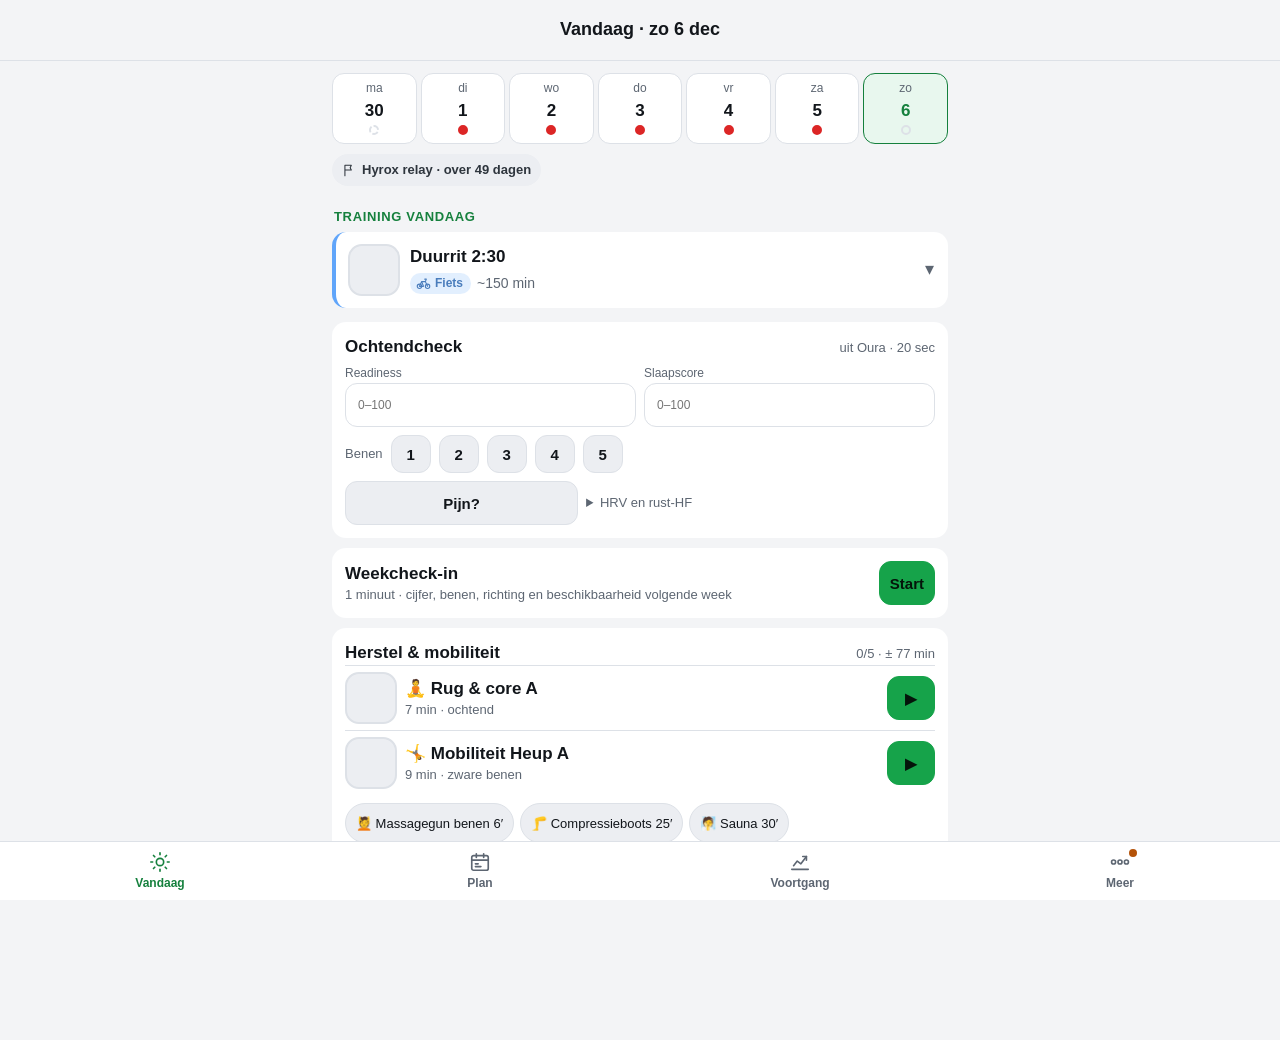
==== commit abfac291: "v4.2.1: nieuw logo (Y met snelheidsstrepen), Meer-tab weer op zijn plek De tabknop kreeg de klasse ." ====
--- a/index.html
+++ b/index.html
@@ -9,8 +9,8 @@
 <meta name="apple-mobile-web-app-status-bar-style" content="black-translucent">
 <meta name="apple-mobile-web-app-title" content="Coach">
 <link rel="manifest" href="manifest.webmanifest">
-<link rel="apple-touch-icon" href="apple-touch-icon.png">
-<link rel="icon" type="image/png" href="icon-192.png">
+<link rel="apple-touch-icon" href="apple-touch-icon.png?v=2">
+<link rel="icon" type="image/png" href="icon-192.png?v=2">
 <link rel="apple-touch-startup-image" media="(device-width: 393px) and (device-height: 852px) and (-webkit-device-pixel-ratio: 3)" href="splash-1179x2556.png">
 <link rel="apple-touch-startup-image" media="(device-width: 430px) and (device-height: 932px) and (-webkit-device-pixel-ratio: 3)" href="splash-1290x2796.png">
 <link rel="apple-touch-startup-image" media="(device-width: 390px) and (device-height: 844px) and (-webkit-device-pixel-ratio: 3)" href="splash-1170x2532.png">
--- a/css/app.css
+++ b/css/app.css
@@ -79,7 +79,7 @@
 nav.tabs button.on{color:var(--acc)}
 a{color:var(--blue)}
 #rp a.btn{text-decoration:none;color:var(--tx)}
-#tabs button.dot{position:relative}#tabs button.dot::after{content:'';position:absolute;top:6px;right:22%;width:8px;height:8px;border-radius:50%;background:var(--warn)}
+#tabs button.badge{position:relative}#tabs button.badge::after{content:"";position:absolute;top:7px;left:calc(50% + 9px);width:8px;height:8px;border-radius:50%;background:var(--warn)}
 #rp{position:fixed;inset:0;z-index:30;background:var(--bg);display:none;flex-direction:column;padding:calc(14px + env(safe-area-inset-top)) 16px calc(16px + env(safe-area-inset-bottom))}
 #rp.show{display:flex}
 #rp .rpt{font-size:14px;color:var(--mut);display:flex;justify-content:space-between;align-items:center}
@@ -221,4 +221,3 @@
 .day h2::first-letter{text-transform:uppercase}
 .pill{background:var(--card2);color:var(--mut)}
 .presc span{font-size:13px;padding:5px 8px}
-#tabs button.dot::after{right:36%}
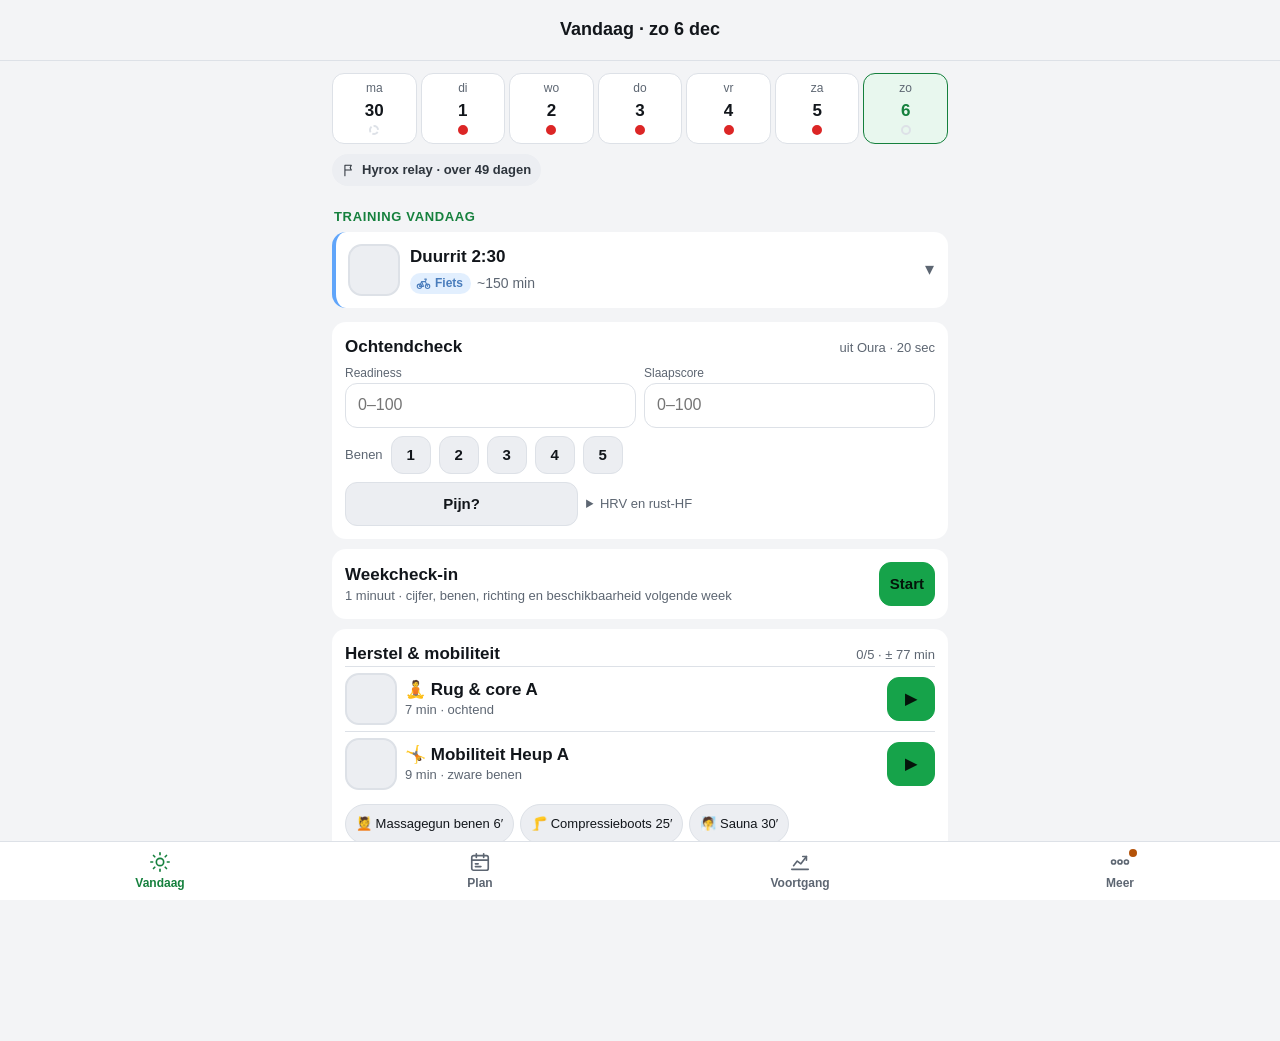
==== commit bf65e68b: "v4.3.1: geen auto-zoom op iOS, terugknop alleen op subschermen - viewport maximum-scale=1, invoervel" ====
--- a/index.html
+++ b/index.html
@@ -2,7 +2,7 @@
 <html lang="nl">
 <head>
 <meta charset="utf-8">
-<meta name="viewport" content="width=device-width, initial-scale=1, viewport-fit=cover">
+<meta name="viewport" content="width=device-width, initial-scale=1, maximum-scale=1, viewport-fit=cover">
 <meta name="theme-color" content="#0d0f12">
 <meta name="apple-mobile-web-app-capable" content="yes">
 <meta name="mobile-web-app-capable" content="yes">
--- a/css/app.css
+++ b/css/app.css
@@ -221,3 +221,8 @@
 .day h2::first-letter{text-transform:uppercase}
 .pill{background:var(--card2);color:var(--mut)}
 .presc span{font-size:13px;padding:5px 8px}
+
+.adapt b{color:inherit}
+/* geen in- en uitzoomen op iOS: invoervelden minimaal 16px, geen dubbeltik-zoom */
+html{touch-action:manipulation;-webkit-text-size-adjust:100%;text-size-adjust:100%}
+input,select,textarea{font-size:max(16px,1em)}
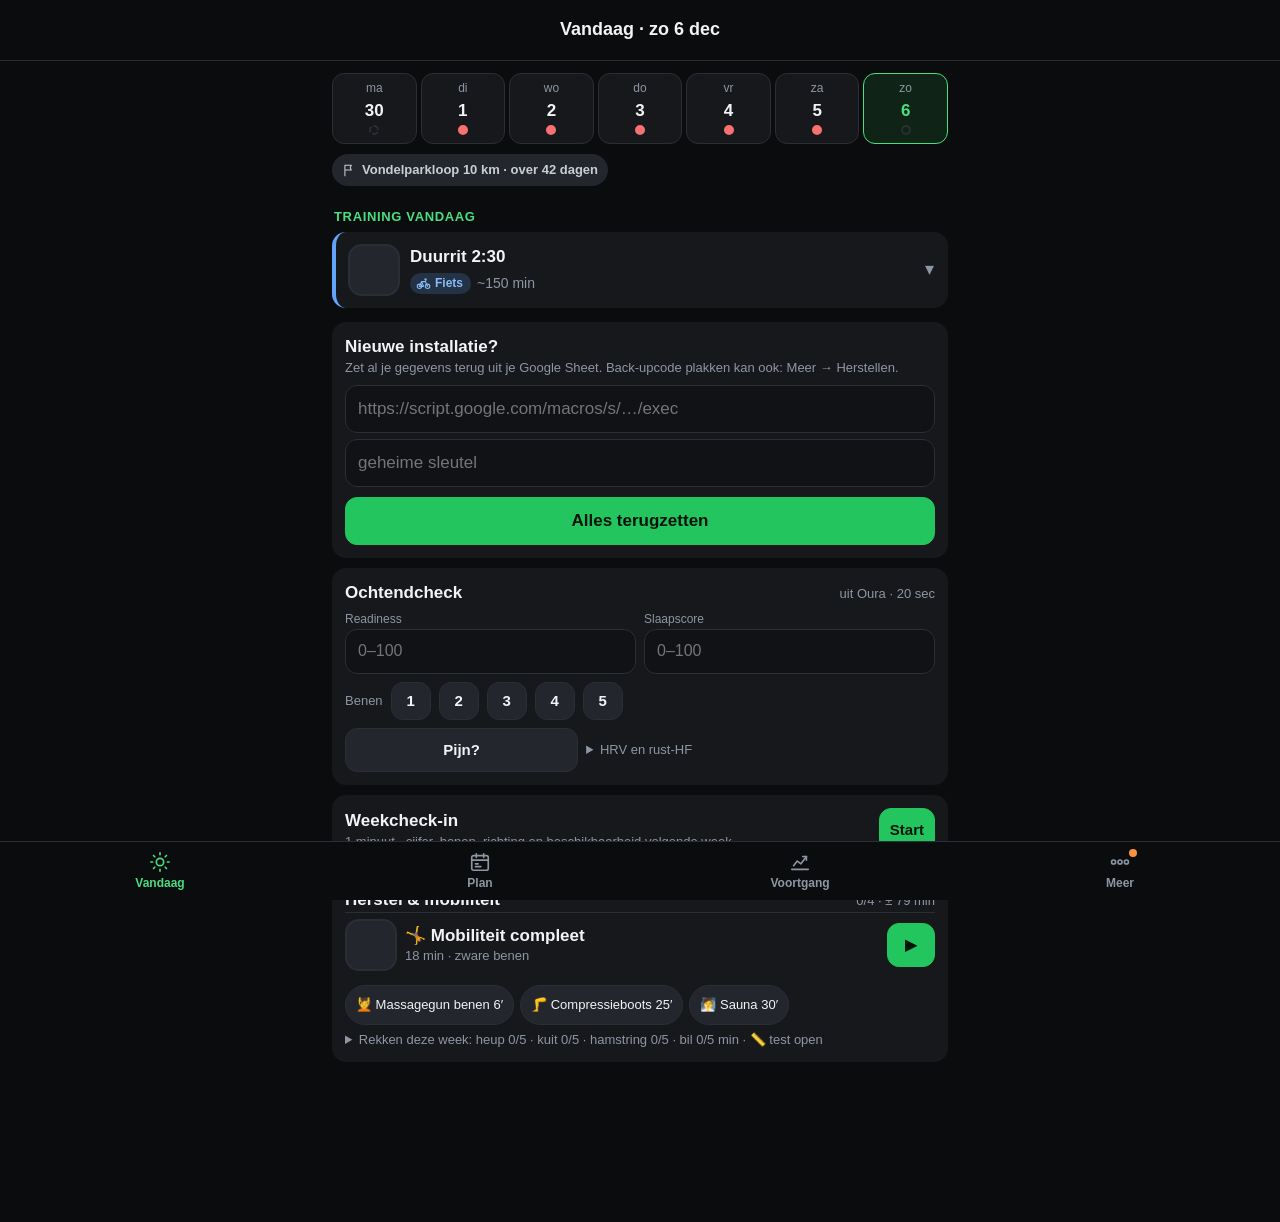
==== commit 0a19e684: "v4.5.0: Training vooraf, weekevaluatie en seizoensscherm (Op weg naar Mozart); app altijd donker Co-" ====
--- a/index.html
+++ b/index.html
@@ -3,7 +3,7 @@
 <head>
 <meta charset="utf-8">
 <meta name="viewport" content="width=device-width, initial-scale=1, maximum-scale=1, viewport-fit=cover">
-<meta name="theme-color" content="#0d0f12">
+<meta name="theme-color" content="#0B0C0E">
 <meta name="apple-mobile-web-app-capable" content="yes">
 <meta name="mobile-web-app-capable" content="yes">
 <meta name="apple-mobile-web-app-status-bar-style" content="black-translucent">
@@ -42,6 +42,7 @@
 <script src="js/core.js"></script>
 <script src="js/views.js"></script>
 <script src="js/insight.js"></script>
+<script src="js/coach.js"></script>
 <script src="js/checkin.js"></script>
 <script src="js/app.js"></script>
 </body>
--- a/css/app.css
+++ b/css/app.css
@@ -1,9 +1,6 @@
-:root{color-scheme:dark;--bg:#0d0f12;--card:#171a1f;--card2:#1f232a;--line:#2a2f37;--tx:#eef1f5;--tx2:#cfd5dc;--mut:#9aa3ae;--acc:#4ade80;--acc2:#22c55e;--warn:#f5b942;--bad:#f87171;--blue:#60a5fa;--str:#fc6a2c;
- --okbg:#0f2417;--okln:#1f5134;--otx:#c9f7d8;--wbg:#2b2108;--wtx:#ffe7b0;--bbg:#3a1414;--btx:#ffd0d0;--ibg:#0f1a2a;--iln:#23406a;--itx:#bcd6ff;--nav:#0b0d10;--inp:#0f1216;
+:root{color-scheme:dark;--bg:#0B0C0E;--card:#16181C;--card2:#23262C;--line:#2A2E35;--tx:#F1F3F5;--tx2:#C9CED6;--mut:#8E96A3;--acc:#4ade80;--acc2:#22C55E;--warn:#FB923C;--bad:#f87171;--blue:#60A5FA;--str:#fc6a2c;
+ --okbg:#0f2417;--okln:#1f5134;--otx:#c9f7d8;--wbg:#2a1a0a;--wtx:#fed7aa;--bbg:#3a1414;--btx:#ffd0d0;--ibg:#101C2E;--iln:#1E3A5F;--itx:#bfdbfe;--nav:#0B0C0E;--inp:#101215;
  --fs-xl:22px;--fs-l:17px;--fs-m:15px;--fs-s:13px}
-@media (prefers-color-scheme: light){:root{color-scheme:light;--bg:#f3f4f6;--card:#ffffff;--card2:#eceef2;--line:#dde1e7;--tx:#12161b;--tx2:#2e353d;--mut:#5d6672;--acc:#15803d;--acc2:#16a34a;--warn:#b45309;--bad:#dc2626;--blue:#2563eb;
- --okbg:#e8f7ee;--okln:#a7dcbc;--otx:#14532d;--wbg:#fff4dc;--wtx:#7a4504;--bbg:#fde8e8;--btx:#7f1d1d;--ibg:#e9f1ff;--iln:#b9d0f3;--itx:#1e3a8a;--nav:#ffffff;--inp:#ffffff}
- .chk.on,.btn.pri{color:#fff}}
 *{box-sizing:border-box;-webkit-tap-highlight-color:transparent}
 html,body{margin:0;background:var(--bg);color:var(--tx);font:17px/1.4 -apple-system,BlinkMacSystemFont,"Segoe UI",Roboto,sans-serif}
 body{padding:env(safe-area-inset-top) 0 calc(150px + env(safe-area-inset-bottom))}
@@ -226,3 +223,42 @@
 /* geen in- en uitzoomen op iOS: invoervelden minimaal 16px, geen dubbeltik-zoom */
 html{touch-action:manipulation;-webkit-text-size-adjust:100%;text-size-adjust:100%}
 input,select,textarea{font-size:max(16px,1em)}
+
+/* ---------- coachschermen (v4.5) ---------- */
+.eyebrow{display:block;font-size:11px;font-weight:700;letter-spacing:.08em;text-transform:uppercase;color:var(--mut);margin-bottom:6px}
+.card.coach{background:#101C2E;border-color:#1E3A5F}.card.coach .eyebrow{color:var(--blue)}
+.card.ok{border-color:var(--okln);background:var(--okbg)}.card.ok .eyebrow{color:var(--acc)}
+.bhd{padding:6px 2px 12px;border-left:3px solid var(--tc);padding-left:12px;margin-bottom:10px}.bhd h2{font-size:24px;margin:2px 0 10px;line-height:1.2}
+.bstats{display:grid;grid-template-columns:repeat(4,1fr);gap:6px}.bstats div{background:var(--card);border:1px solid var(--line);border-radius:12px;padding:8px 10px}
+.bstats b{display:block;font-size:22px;font-variant-numeric:tabular-nums;letter-spacing:-.02em}.bstats span{font-size:11px;color:var(--mut);text-transform:uppercase;letter-spacing:.05em}
+.lims{display:grid;grid-template-columns:1fr 1fr;gap:8px}.lims div{background:var(--card2);border-radius:10px;padding:8px 10px}.lims span{display:block;font-size:12px;color:var(--mut)}
+.lims b{display:block;font-size:19px;font-variant-numeric:tabular-nums}.lims i{font-style:normal;font-size:12px;color:var(--mut)}
+ol.cues{margin:0;padding-left:20px}ol.cues li{margin:4px 0;color:var(--tx2);font-size:15px}
+.ifs .if{display:grid;grid-template-columns:1fr 1fr;gap:10px;padding:7px 0;border-top:1px solid var(--line);font-size:14px}.ifs .if:first-child{border-top:0}
+.ifs .if span{color:var(--tx2)}.ifs .if b{font-weight:600}.ifs .if.hit{background:var(--wbg);border-radius:8px;padding:7px 8px;border:0;margin:2px 0}.ifs .if.hit b,.ifs .if.hit span{color:var(--wtx)}
+.rvhd{display:flex;align-items:center;gap:10px;margin:2px 0 8px}.rvhd>b{flex:1;font-size:20px;line-height:1.2}
+.grade{text-align:center;background:var(--card2);border-radius:12px;padding:4px 10px;min-width:54px}.grade b{display:block;font-size:24px;font-variant-numeric:tabular-nums}.grade span{font-size:11px;color:var(--mut);text-transform:uppercase}
+.grade.you{background:#101C2E}.grade.you span{color:var(--blue)}
+.pm{display:flex;gap:10px;padding:7px 0;border-top:1px solid var(--line);font-size:15px;color:var(--tx2)}.pm i{font-style:normal;font-weight:800;width:18px;flex:none;text-align:center}
+.pm.p i{color:var(--acc)}.pm.m i{color:var(--warn)}.pm.a i{color:var(--blue)}.pm.a{color:var(--itx)}.pm b{color:var(--tx);font-weight:600}
+.rdbars{display:grid;grid-template-columns:repeat(7,1fr);gap:6px;height:110px;align-items:end;margin:4px 0 8px}
+.rdbars div{display:flex;flex-direction:column;justify-content:flex-end;align-items:center;height:100%;gap:2px}.rdbars i{width:100%;border-radius:6px 6px 2px 2px;max-height:70%}
+.rdbars b{font-size:12px;font-variant-numeric:tabular-nums}.rdbars span{font-size:11px;color:var(--mut)}
+.io{padding:7px 0;border-top:1px solid var(--line);font-size:14px}.io:first-of-type{border-top:0}.io span{display:block;color:var(--mut)}.io b{font-weight:600}
+.keys{margin-top:8px}.keys div{display:flex;gap:10px;padding:4px 0;font-size:14px}.keys span{width:24px;color:var(--blue);font-weight:700}
+.sshd{display:flex;align-items:baseline;gap:10px;margin:2px 0 12px}.sshd b{font-size:44px;letter-spacing:-.03em;font-variant-numeric:tabular-nums}.sshd span{font-size:13px;color:var(--mut);line-height:1.3}
+.tl{position:relative;display:flex;gap:2px;height:14px;border-radius:7px;overflow:visible}.tl i{display:block;height:100%;border-radius:3px}
+.tl em{position:absolute;top:-5px;width:3px;height:24px;background:#fff;border-radius:2px;transform:translateX(-1px);box-shadow:0 0 0 2px var(--bg)}
+.tlr{position:relative;height:34px;margin-top:6px}.tlr span{position:absolute;top:0;transform:translateX(-50%);font-size:11px;white-space:nowrap;color:var(--tx2);padding-top:8px}
+.tlr span::before{content:'';position:absolute;top:0;left:50%;width:6px;height:6px;border-radius:50%;background:var(--mut);transform:translateX(-50%)}
+.tlr span.dn{top:14px}.tlr span.dn::before{display:none}
+.tlr span.pA::before{background:var(--acc2);width:8px;height:8px}.tlr span.pA{color:var(--acc);font-weight:700}.tlr span.pB::before{background:var(--blue)}.tlr span:last-child{transform:translateX(-90%)}
+.tll{display:flex;gap:2px}.tll span{text-align:center;font-size:11px;color:var(--mut)}.tll span.on{color:var(--tx);font-weight:800}
+b.pn{display:block;font-size:19px;margin:0 0 4px}
+.ms{display:flex;gap:10px;padding:8px 0;border-top:1px solid var(--line)}.ms:first-of-type{border-top:0}
+.ms i{font-style:normal;width:24px;height:24px;border-radius:50%;border:2px solid var(--line);flex:none;display:flex;align-items:center;justify-content:center;font-size:13px;font-weight:800}
+.ms.met i{background:var(--acc2);border-color:var(--acc2);color:#04140a}.ms.miss i{border-color:var(--bad);color:var(--bad)}
+.ms b{display:block;font-size:15px;font-weight:600}.ms span{font-size:12px;color:var(--mut)}.ms.met b{color:var(--mut);text-decoration:line-through}
+#phases details{border-top:1px solid var(--line);padding:6px 0}#phases details:first-of-type{border-top:0}
+#phases summary{display:flex;align-items:center;gap:8px;min-height:36px;list-style:none;cursor:pointer}#phases summary::-webkit-details-marker{display:none}
+#phases summary i{width:10px;height:10px;border-radius:3px;flex:none}#phases summary b{flex:1;font-size:15px}#phases summary span{font-size:12px;color:var(--mut)}
